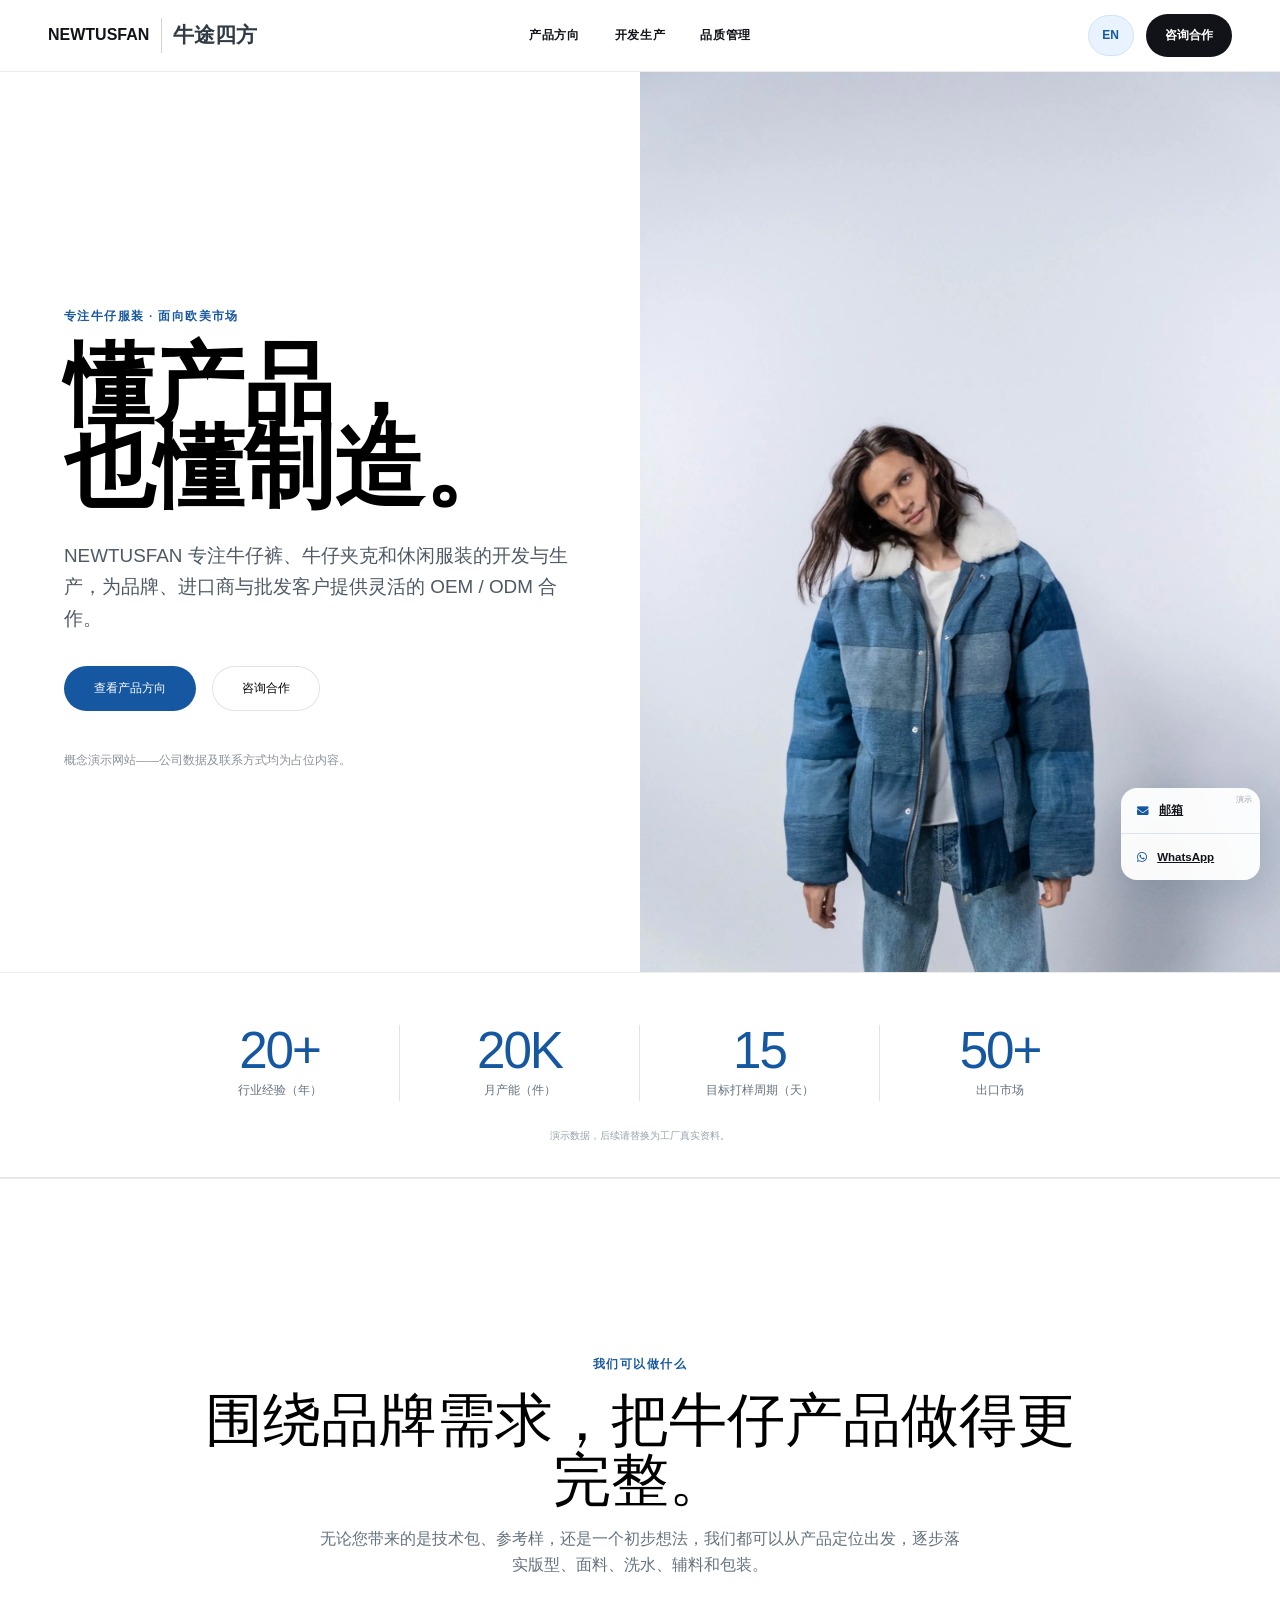
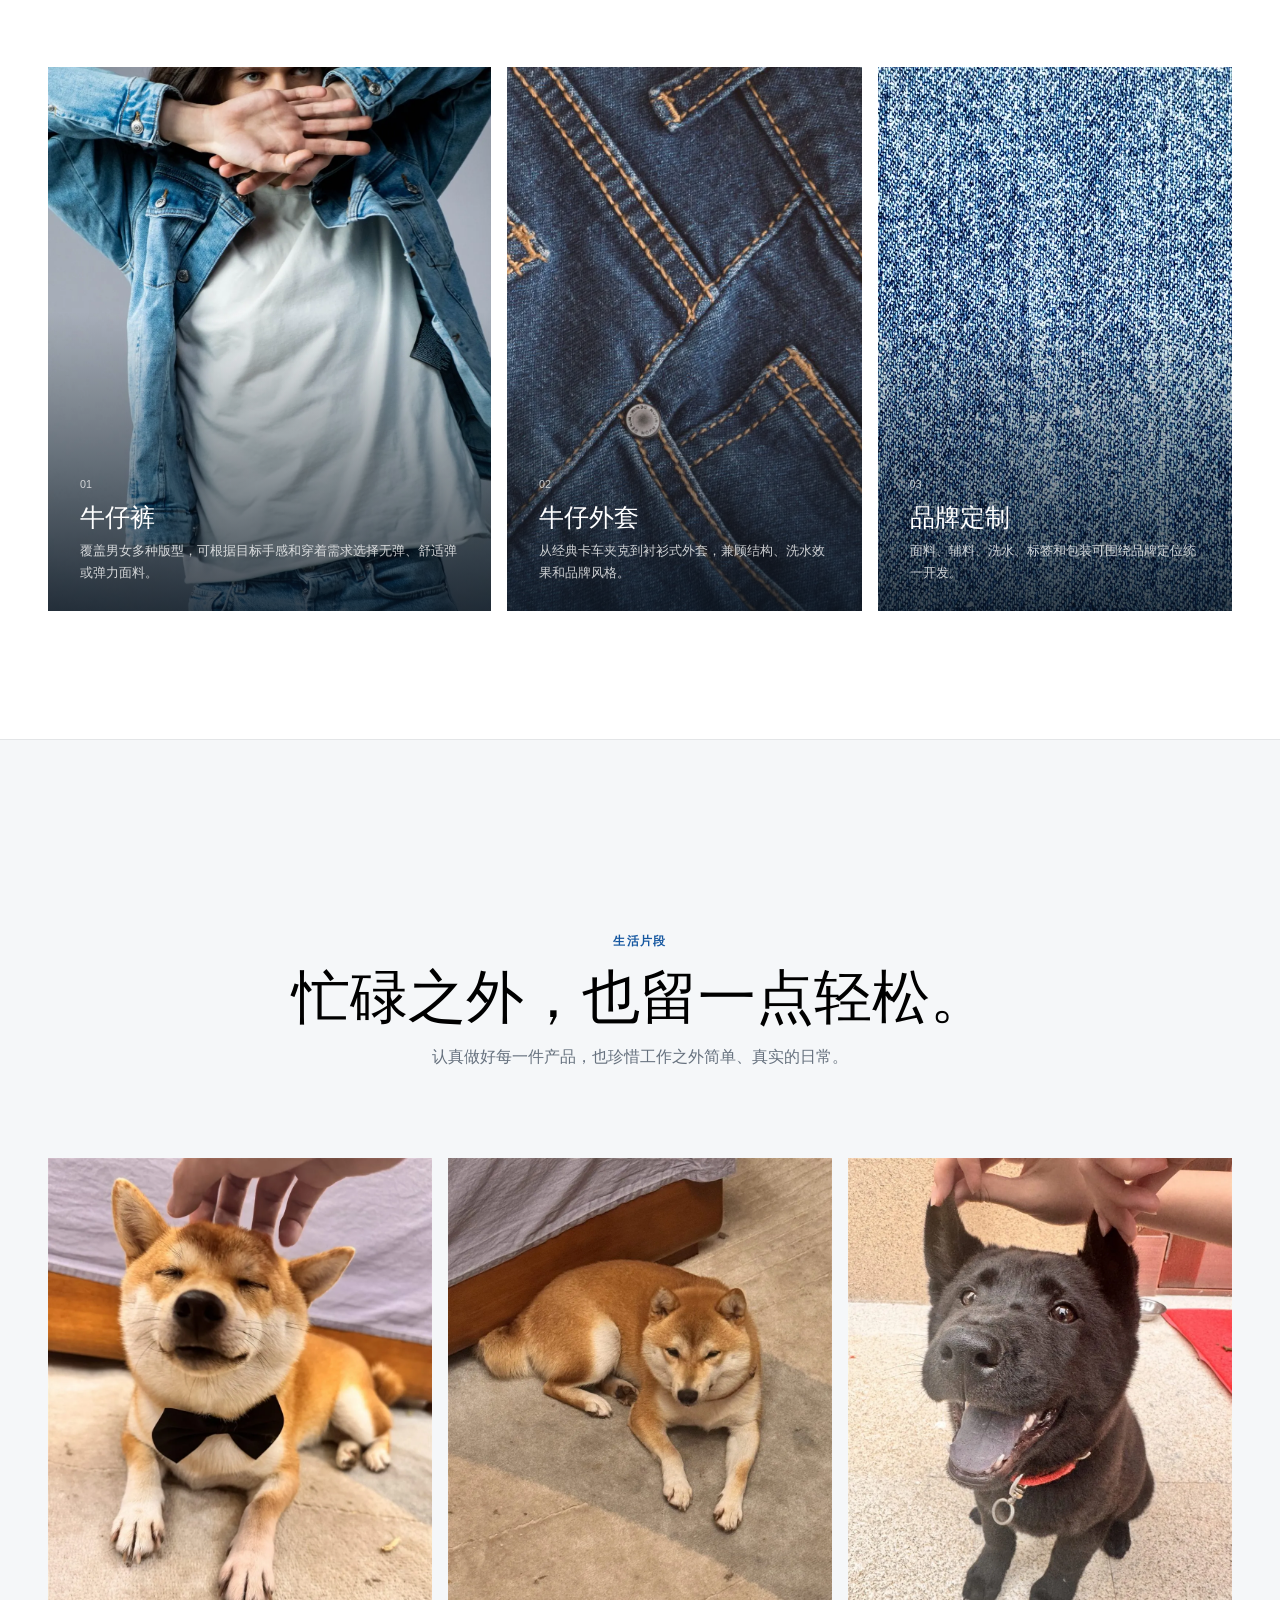
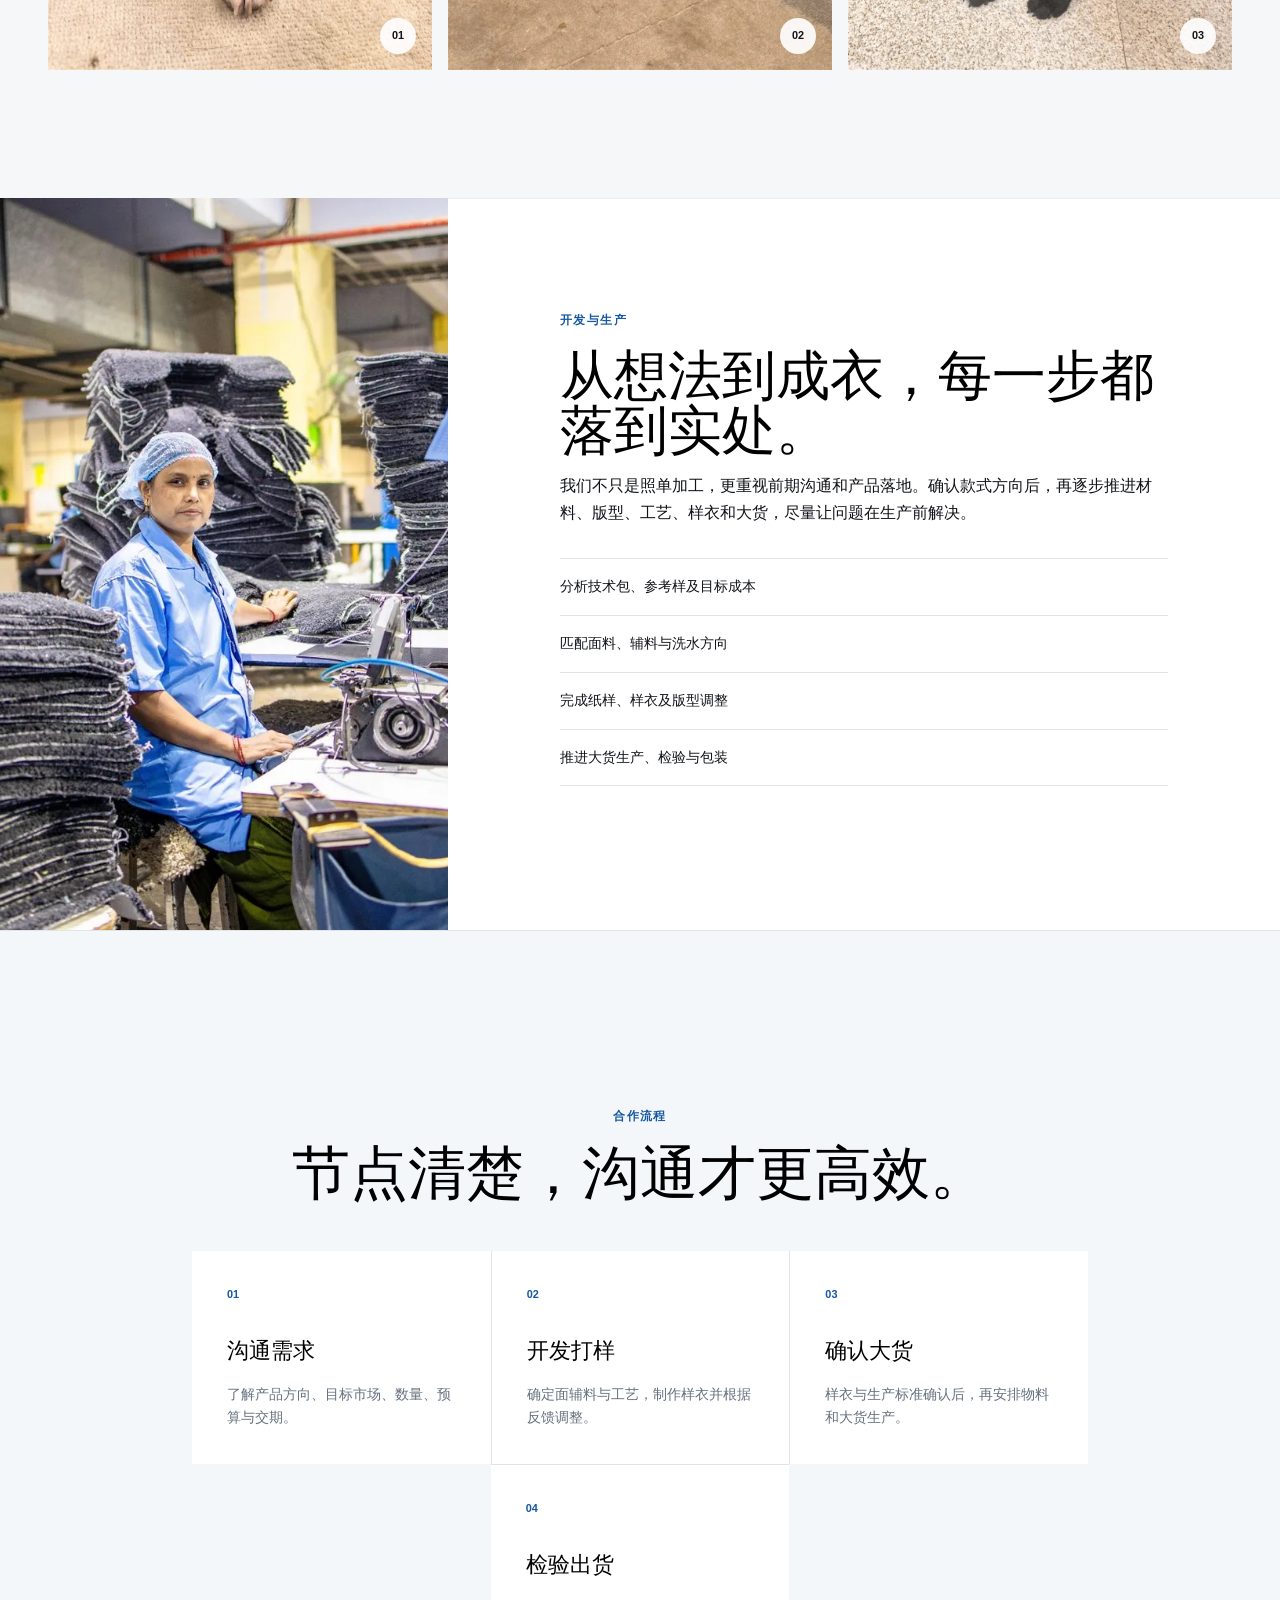
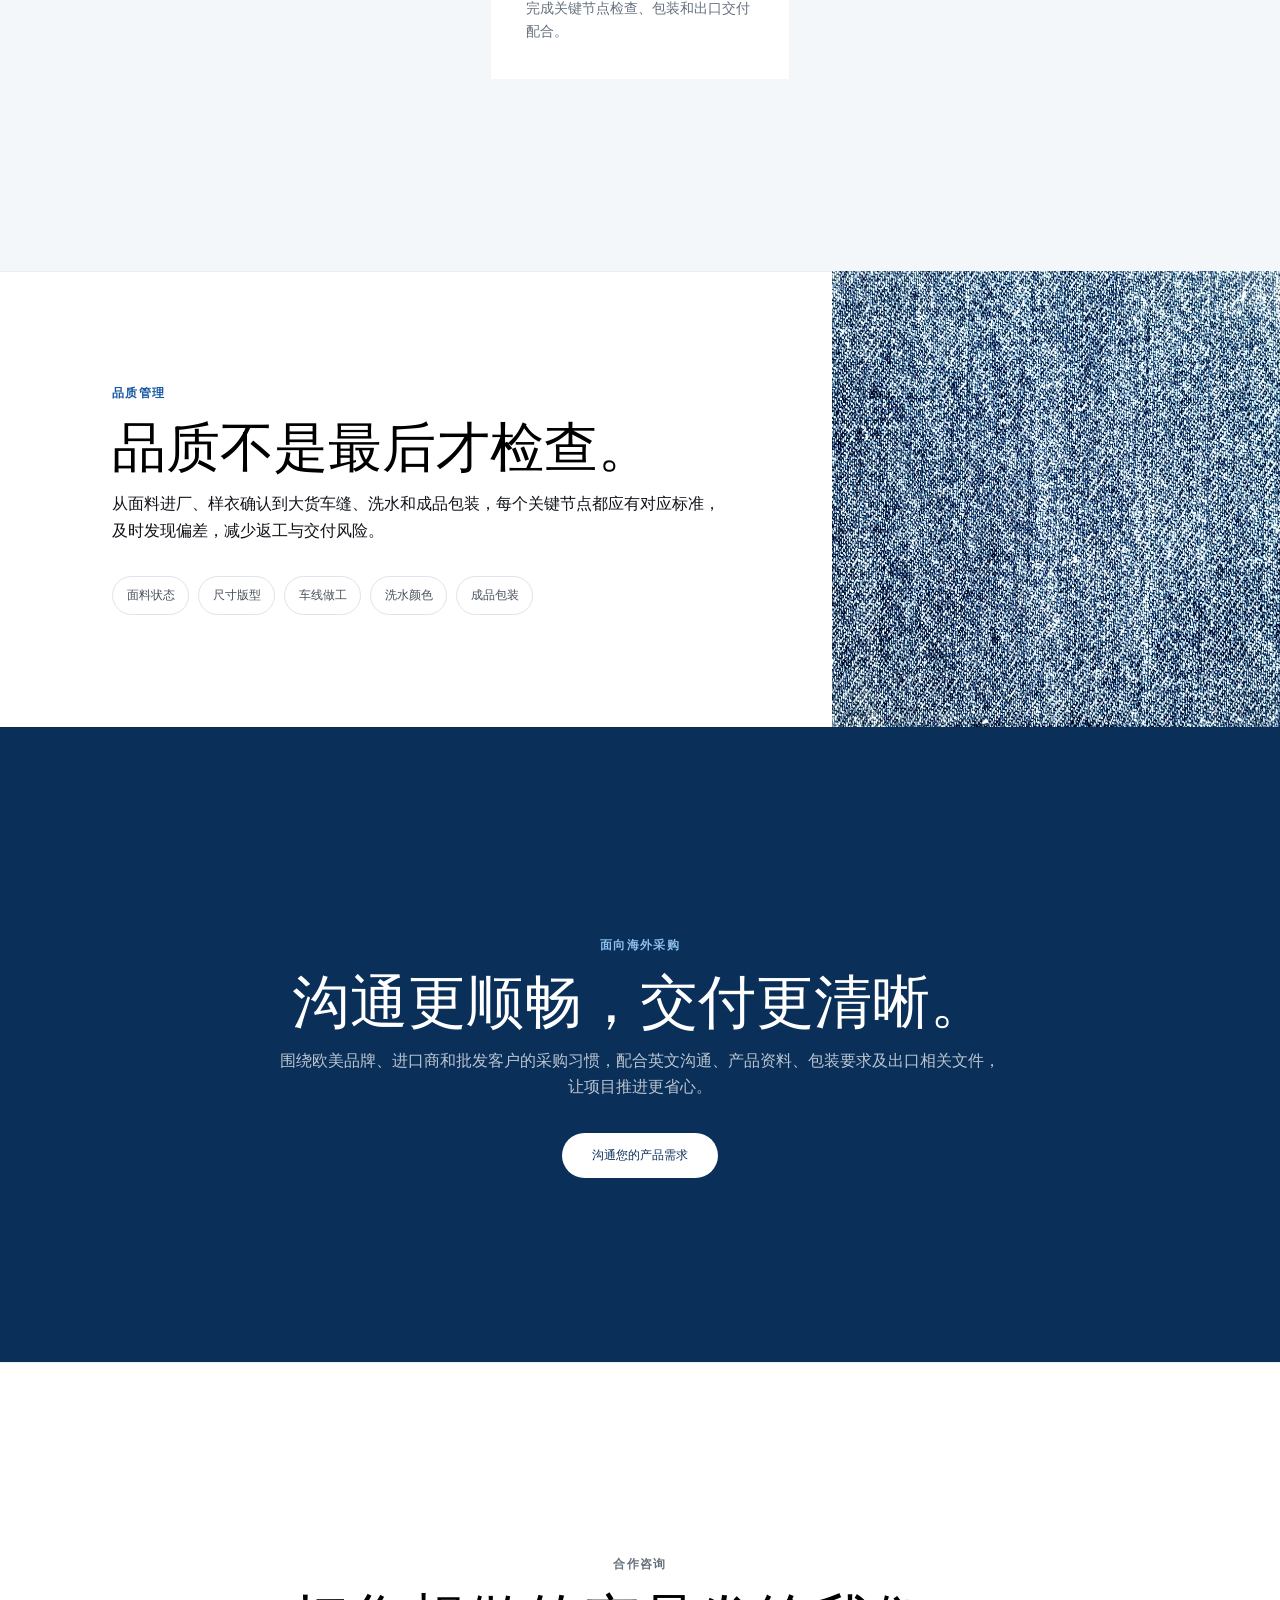
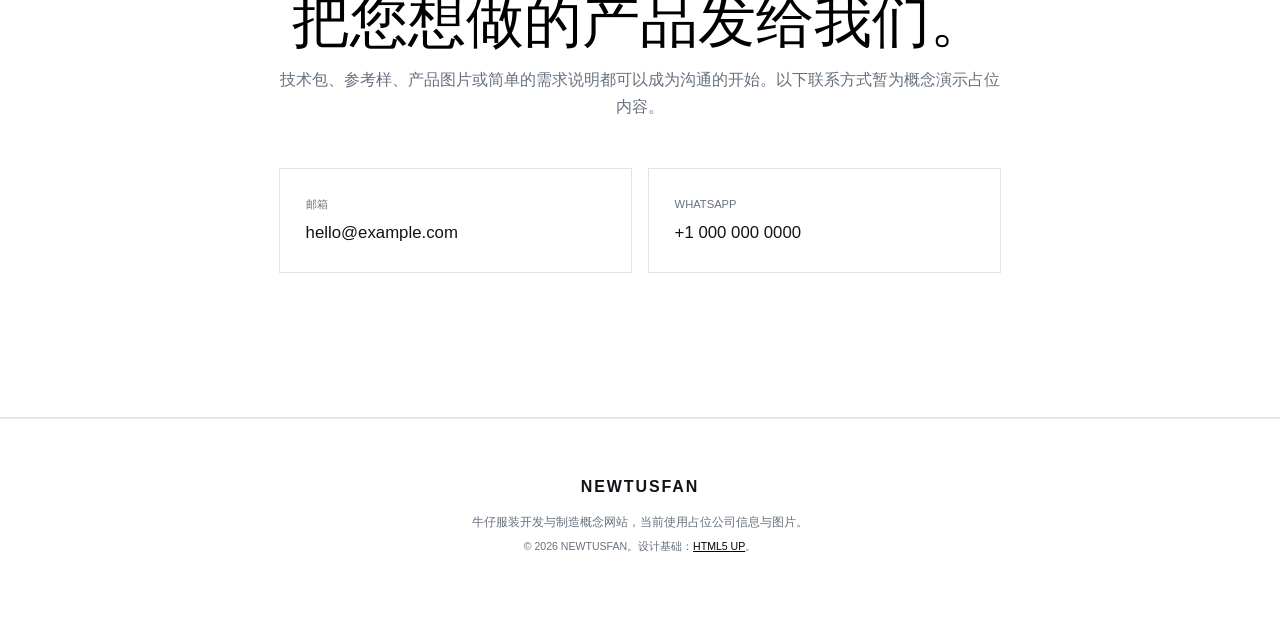
==== zh/index.html @ 6f5bc47d "Update factory experience to twenty years" ====
<!DOCTYPE HTML>
<!-- Story by HTML5 UP | html5up.net | CCA 3.0 license -->
<html lang="zh-CN">
	<head>
		<title>NEWTUSFAN — 牛仔服装开发与制造</title>
		<meta charset="utf-8" />
		<meta name="viewport" content="width=device-width, initial-scale=1" />
		<meta name="description" content="NEWTUSFAN 专注牛仔裤、牛仔夹克及休闲服装开发与生产，为欧美品牌、进口商和批发客户提供灵活的 OEM / ODM 合作。" />
		<link rel="canonical" href="https://tujinchao.xyz/zh/" />
		<link rel="alternate" hreflang="en" href="https://tujinchao.xyz/" />
		<link rel="alternate" hreflang="zh-CN" href="https://tujinchao.xyz/zh/" />
		<link rel="stylesheet" href="../assets/css/main.css" />
		<link rel="stylesheet" href="../assets/css/custom.css?v=10" />
		<noscript><link rel="stylesheet" href="../assets/css/noscript.css" /></noscript>
	</head>
	<body class="is-preload zh-page">
		<header class="site-header" aria-label="主导航">
			<a class="brand smooth-scroll" href="#top" aria-label="NEWTUSFAN 牛途四方首页"><span>NEWTUSFAN</span><span class="brand-cn">牛途四方</span></a>
			<nav><a class="smooth-scroll" href="#products">产品方向</a><a class="smooth-scroll" href="#capabilities">开发生产</a><a class="smooth-scroll" href="#quality">品质管理</a></nav>
			<div class="header-actions"><a class="language-switch" href="../" lang="en" aria-label="View English version">EN</a><a class="header-contact smooth-scroll" href="#contact">咨询合作</a></div>
		</header>

		<div class="floating-contact" aria-label="快捷联系">
			<span class="demo-label">演示</span>
			<a href="mailto:hello@example.com" aria-label="演示邮箱"><span class="icon solid fa-envelope"></span><span>邮箱</span></a>
			<a href="https://wa.me/10000000000" target="_blank" rel="noopener" aria-label="演示 WhatsApp"><span class="icon brands fa-whatsapp"></span><span>WhatsApp</span></a>
		</div>

		<div id="wrapper" class="divided">
			<section id="top" class="banner style1 orient-left content-align-left image-position-center fullscreen onload-image-fade-in onload-content-fade-right hero">
				<div class="content">
					<p class="eyebrow">专注牛仔服装 · 面向欧美市场</p>
					<h1>懂产品，<br />也懂制造。</h1>
					<p class="major">NEWTUSFAN 专注牛仔裤、牛仔夹克和休闲服装的开发与生产，为品牌、进口商与批发客户提供灵活的 OEM / ODM 合作。</p>
					<ul class="actions"><li><a href="#products" class="button primary big smooth-scroll-middle">查看产品方向</a></li><li><a href="#contact" class="button big smooth-scroll-middle">咨询合作</a></li></ul>
					<p class="concept-note">概念演示网站——公司数据及联系方式均为占位内容。</p>
				</div>
				<div class="image"><picture><source srcset="../images/hero-denim.webp" type="image/webp" /><img src="../images/hero-denim.jpg" alt="现代牛仔服装" width="1600" height="2400" decoding="async" fetchpriority="high" /></picture></div>
			</section>

			<section class="wrapper style1 align-center stats-section"><div class="inner stats-grid onscroll-fade-in"><div><strong class="stat-value" data-target="20" data-suffix="+" aria-label="20年以上">20+</strong><span>行业经验（年）</span></div><div><strong class="stat-value" data-target="20" data-suffix="K" aria-label="月产能2万件">20K</strong><span>月产能（件）</span></div><div><strong class="stat-value" data-target="15" aria-label="15天">15</strong><span>目标打样周期（天）</span></div><div><strong class="stat-value" data-target="50" data-suffix="+" aria-label="50多个市场">50+</strong><span>出口市场</span></div></div><p class="stats-disclaimer">演示数据，后续请替换为工厂真实资料。</p></section>

			<section id="products" class="wrapper style1 align-center collection-section">
				<div class="inner collection-intro"><p class="eyebrow">我们可以做什么</p><h2>围绕品牌需求，把牛仔产品做得更完整。</h2><p>无论您带来的是技术包、参考样，还是一个初步想法，我们都可以从产品定位出发，逐步落实版型、面料、洗水、辅料和包装。</p></div>
				<div class="collection-grid onscroll-fade-in">
					<article class="collection-card collection-card-large"><picture><source srcset="../images/collection-model.webp" type="image/webp" /><img src="../images/collection-model.jpg" alt="牛仔夹克和牛仔裤" width="1200" height="1800" loading="lazy" decoding="async" data-lightbox data-caption="牛仔裤" /></picture><div class="card-copy"><span>01</span><h3>牛仔裤</h3><p>覆盖男女多种版型，可根据目标手感和穿着需求选择无弹、舒适弹或弹力面料。</p></div></article>
					<article class="collection-card texture-card"><picture><source srcset="../images/collection-detail.webp" type="image/webp" /><img src="../images/collection-detail.jpg" alt="靛蓝牛仔车线及工艺细节" width="800" height="1200" loading="lazy" decoding="async" data-lightbox data-caption="牛仔外套" /></picture><div class="card-copy"><span>02</span><h3>牛仔外套</h3><p>从经典卡车夹克到衬衫式外套，兼顾结构、洗水效果和品牌风格。</p></div></article>
					<article class="collection-card blue-card"><picture><source srcset="../images/denim-texture.webp" type="image/webp" /><img src="../images/denim-texture.jpg" alt="蓝色牛仔面料纹理" width="1200" height="900" loading="lazy" decoding="async" data-lightbox data-caption="品牌定制" /></picture><div class="card-copy"><span>03</span><h3>品牌定制</h3><p>面料、辅料、洗水、标签和包装可围绕品牌定位统一开发。</p></div></article>
				</div>
			</section>

			<section class="wrapper style1 align-center zh-gallery-section" aria-labelledby="zh-gallery-title">
				<div class="inner narrow">
					<p class="eyebrow">生活片段</p>
					<h2 id="zh-gallery-title">忙碌之外，也留一点轻松。</h2>
					<p>认真做好每一件产品，也珍惜工作之外简单、真实的日常。</p>
				</div>
				<div class="zh-photo-grid onscroll-fade-in">
					<figure class="zh-photo-card"><picture><source srcset="../images/zh-gallery/01.webp" type="image/webp" /><img src="../images/zh-gallery/01.jpg" alt="佩戴领结的柴犬" width="1050" height="1400" loading="lazy" decoding="async" data-lightbox data-caption="生活片段 01" /></picture><figcaption>01</figcaption></figure>
					<figure class="zh-photo-card"><picture><source srcset="../images/zh-gallery/02.webp" type="image/webp" /><img src="../images/zh-gallery/02.jpg" alt="安静休息的柴犬" width="1050" height="1400" loading="lazy" decoding="async" data-lightbox data-caption="生活片段 02" /></picture><figcaption>02</figcaption></figure>
					<figure class="zh-photo-card"><picture><source srcset="../images/zh-gallery/03.webp" type="image/webp" /><img src="../images/zh-gallery/03.jpg" alt="望向镜头的黑色小狗" width="1050" height="1400" loading="lazy" decoding="async" data-lightbox data-caption="生活片段 03" /></picture><figcaption>03</figcaption></figure>
				</div>
			</section>

			<section id="capabilities" class="spotlight style1 orient-right content-align-left image-position-center onscroll-image-fade-in capability-section">
				<div class="content"><p class="eyebrow">开发与生产</p><h2>从想法到成衣，每一步都落到实处。</h2><p>我们不只是照单加工，更重视前期沟通和产品落地。确认款式方向后，再逐步推进材料、版型、工艺、样衣和大货，尽量让问题在生产前解决。</p><ul class="clean-list"><li>分析技术包、参考样及目标成本</li><li>匹配面料、辅料与洗水方向</li><li>完成纸样、样衣及版型调整</li><li>推进大货生产、检验与包装</li></ul></div>
				<div class="image"><picture><source srcset="../images/factory-sewing.webp" type="image/webp" /><img src="../images/factory-sewing.jpg" alt="服装工厂车缝及生产场景" width="1400" height="933" loading="lazy" decoding="async" /></picture></div>
			</section>

			<section class="wrapper style1 align-center process-section"><div class="inner"><p class="eyebrow">合作流程</p><h2>节点清楚，沟通才更高效。</h2><div class="items style1 medium onscroll-fade-in process-grid"><section><span class="step-number">01</span><h3>沟通需求</h3><p>了解产品方向、目标市场、数量、预算与交期。</p></section><section><span class="step-number">02</span><h3>开发打样</h3><p>确定面辅料与工艺，制作样衣并根据反馈调整。</p></section><section><span class="step-number">03</span><h3>确认大货</h3><p>样衣与生产标准确认后，再安排物料和大货生产。</p></section><section><span class="step-number">04</span><h3>检验出货</h3><p>完成关键节点检查、包装和出口交付配合。</p></section></div></div></section>

			<section id="quality" class="spotlight style1 orient-left content-align-left image-position-center onscroll-image-fade-in quality-section"><div class="content"><p class="eyebrow">品质管理</p><h2>品质不是最后才检查。</h2><p>从面料进厂、样衣确认到大货车缝、洗水和成品包装，每个关键节点都应有对应标准，及时发现偏差，减少返工与交付风险。</p><div class="quality-tags" aria-label="品质检查项目"><span>面料状态</span><span>尺寸版型</span><span>车线做工</span><span>洗水颜色</span><span>成品包装</span></div></div><div class="image texture-image"><picture><source srcset="../images/denim-texture.webp" type="image/webp" /><img src="../images/denim-texture.jpg" alt="牛仔面料织纹特写" width="1200" height="900" loading="lazy" decoding="async" /></picture></div></section>

			<section class="wrapper style1 align-center markets-section"><div class="inner narrow"><p class="eyebrow light">面向海外采购</p><h2>沟通更顺畅，交付更清晰。</h2><p>围绕欧美品牌、进口商和批发客户的采购习惯，配合英文沟通、产品资料、包装要求及出口相关文件，让项目推进更省心。</p><a href="#contact" class="button primary big smooth-scroll-middle">沟通您的产品需求</a></div></section>

			<section id="contact" class="wrapper style1 align-center contact-section"><div class="inner narrow"><p class="eyebrow">合作咨询</p><h2>把您想做的产品发给我们。</h2><p>技术包、参考样、产品图片或简单的需求说明都可以成为沟通的开始。以下联系方式暂为概念演示占位内容。</p><div class="contact-links"><a href="mailto:hello@example.com"><span>邮箱</span><strong>hello@example.com</strong></a><a href="https://wa.me/10000000000" target="_blank" rel="noopener"><span>WhatsApp</span><strong>+1 000 000 0000</strong></a></div></div></section>

			<footer class="wrapper style1 align-center site-footer"><div class="inner"><div class="footer-brand">NEWTUSFAN</div><p>牛仔服装开发与制造概念网站，当前使用占位公司信息与图片。</p><p class="copyright">&copy; <span id="year">2026</span> NEWTUSFAN。设计基础：<a href="https://html5up.net">HTML5 UP</a>。</p></div></footer>
		</div>

		<a class="mobile-contact smooth-scroll" href="#contact"><span class="icon solid fa-comment"></span> 咨询合作</a>
		<script src="../assets/js/jquery.min.js"></script><script src="../assets/js/jquery.scrollex.min.js"></script><script src="../assets/js/jquery.scrolly.min.js"></script><script src="../assets/js/browser.min.js"></script><script src="../assets/js/breakpoints.min.js"></script><script src="../assets/js/util.js"></script><script src="../assets/js/main.js"></script><script src="../assets/js/custom.js?v=7"></script>
	</body>
</html>
---- assets/css/main.css ----
@import url(fontawesome-all.min.css);
@import url("https://fonts.googleapis.com/css?family=Source+Sans+Pro:300,300i,400,400i");

/*
	Story by HTML5 UP
	html5up.net | @ajlkn
	Free for personal and commercial use under the CCA 3.0 license (html5up.net/license)
*/

html, body, div, span, applet, object,
iframe, h1, h2, h3, h4, h5, h6, p, blockquote,
pre, a, abbr, acronym, address, big, cite,
code, del, dfn, em, img, ins, kbd, q, s, samp,
small, strike, strong, sub, sup, tt, var, b,
u, i, center, dl, dt, dd, ol, ul, li, fieldset,
form, label, legend, table, caption, tbody,
tfoot, thead, tr, th, td, article, aside,
canvas, details, embed, figure, figcaption,
footer, header, hgroup, menu, nav, output, ruby,
section, summary, time, mark, audio, video {
	margin: 0;
	padding: 0;
	border: 0;
	font-size: 100%;
	font: inherit;
	vertical-align: baseline;}

article, aside, details, figcaption, figure,
footer, header, hgroup, menu, nav, section {
	display: block;}

body {
	line-height: 1;
}

ol, ul {
	list-style: none;
}

blockquote, q {
	quotes: none;
}

	blockquote:before, blockquote:after, q:before, q:after {
		content: '';
		content: none;
	}

table {
	border-collapse: collapse;
	border-spacing: 0;
}

body {
	-webkit-text-size-adjust: none;
}

mark {
	background-color: transparent;
	color: inherit;
}

input::-moz-focus-inner {
	border: 0;
	padding: 0;
}

input, select, textarea {
	-moz-appearance: none;
	-webkit-appearance: none;
	-ms-appearance: none;
	appearance: none;
}

/* Basic */

	@-ms-viewport {
		width: device-width;
	}

	body {
		-ms-overflow-style: scrollbar;
	}

	@media screen and (max-width: 480px) {

		html, body {
			min-width: 320px;
		}

	}

	html {
		box-sizing: border-box;
	}

	*, *:before, *:after {
		box-sizing: inherit;
	}

	body {
		background: #ffffff;
	}

		body.is-preload *, body.is-preload *:before, body.is-preload *:after {
			-moz-animation: none !important;
			-webkit-animation: none !important;
			-ms-animation: none !important;
			animation: none !important;
			-moz-transition: none !important;
			-webkit-transition: none !important;
			-ms-transition: none !important;
			transition: none !important;
		}

/* Type */

	html {
		font-size: 18pt;
	}

		@media screen and (max-width: 1680px) {

			html {
				font-size: 14pt;
			}

		}

		@media screen and (max-width: 1280px) {

			html {
				font-size: 12pt;
			}

		}

		@media screen and (max-width: 736px) {

			html {
				font-size: 11pt;
			}

		}

		@media screen and (max-width: 360px) {

			html {
				font-size: 10pt;
			}

		}

	body {
		background-color: #ffffff;
		color: #000000;
	}

	body, input, select, textarea {
		font-family: "Source Sans Pro", Helvetica, sans-serif;
		font-size: 1rem;
		font-weight: 300;
		line-height: 1.65;
	}

	a {
		-moz-transition: color 0.2s ease-in-out;
		-webkit-transition: color 0.2s ease-in-out;
		-ms-transition: color 0.2s ease-in-out;
		transition: color 0.2s ease-in-out;
		text-decoration: underline;
	}

		a:hover {
			text-decoration: none;
		}

	strong, b {
		font-weight: 400;
	}

	em, i {
		font-style: italic;
	}

	p {
		margin: 0 0 2rem 0;
	}

		p.major {
			font-size: 1.25rem;
		}

	h1, h2, h3, h4, h5, h6 {
		font-weight: 300;
		line-height: 1.375;
		letter-spacing: -0.05em;
		margin: 0 0 1rem 0;
	}

		h1 a, h2 a, h3 a, h4 a, h5 a, h6 a {
			color: inherit;
			text-decoration: none;
		}

	h1 {
		font-size: 3.5rem;
		line-height: 1.2;
	}

	h2 {
		font-size: 2.25rem;
	}

	h3 {
		font-size: 1.5rem;
	}

	h4 {
		font-size: 1.1rem;
	}

	h5 {
		font-size: 0.9rem;
	}

	h6 {
		font-size: 0.7rem;
	}

	sub {
		font-size: 0.8rem;
		position: relative;
		top: 0.5rem;
	}

	sup {
		font-size: 0.8rem;
		position: relative;
		top: -0.5rem;
	}

	blockquote {
		border-left: solid 4px;
		font-style: italic;
		margin: 0 0 2rem 0;
		padding: 0.5rem 0 0.5rem 2rem;
	}

	code {
		border-radius: 4px;
		font-family: "Courier New", monospace;
		font-size: 0.9em;
		margin: 0 0.25rem;
		padding: 0.25rem 0.325rem;
	}

	pre {
		-webkit-overflow-scrolling: touch;
		font-family: "Courier New", monospace;
		font-size: 0.9em;
		margin: 0 0 2rem 0;
	}

		pre code {
			display: block;
			line-height: 1.5;
			padding: 0.75rem 1rem;
			overflow-x: auto;
                        text-align: left;
		}

	hr {
		border: 0;
		border-bottom: solid 1px;
		margin: 2.5rem 0;
	}

		hr.major {
			margin: 3.5rem 0;
		}

	.align-left {
		text-align: left;
	}

	.align-center {
		text-align: center;
	}

	.align-right {
		text-align: right;
	}

	@media screen and (max-width: 736px) {

		p.major {
			font-size: 1.1rem;
		}

		h1 {
			font-size: 2.5rem;
		}

		h2 {
			font-size: 2rem;
		}

		h3 {
			font-size: 1.25rem;
		}

		h4 {
			font-size: 1rem;
		}

	}

	input, select, textarea {
		color: #000000;
	}

	a {
		color: #000000;
	}

		a:hover {
			color: #47D3E5;
		}

	strong, b {
		color: #000000;
	}

	h1, h2, h3, h4, h5, h6 {
		color: #000000;
	}

	blockquote {
		border-left-color: rgba(0, 0, 0, 0.2);
	}

	code {
		background: rgba(0, 0, 0, 0.05);
		border-color: rgba(0, 0, 0, 0.2);
	}

	hr {
		border-bottom-color: rgba(0, 0, 0, 0.2);
	}

/* Row */

	.row {
		display: flex;
		flex-wrap: wrap;
		box-sizing: border-box;
		align-items: stretch;
	}

		.row > * {
			box-sizing: border-box;
		}

		.row.gtr-uniform > * > :last-child {
			margin-bottom: 0;
		}

		.row.aln-left {
			justify-content: flex-start;
		}

		.row.aln-center {
			justify-content: center;
		}

		.row.aln-right {
			justify-content: flex-end;
		}

		.row.aln-top {
			align-items: flex-start;
		}

		.row.aln-middle {
			align-items: center;
		}

		.row.aln-bottom {
			align-items: flex-end;
		}

		.row > .imp {
			order: -1;
		}

		.row > .col-1 {
			width: 8.33333%;
		}

		.row > .off-1 {
			margin-left: 8.33333%;
		}

		.row > .col-2 {
			width: 16.66667%;
		}

		.row > .off-2 {
			margin-left: 16.66667%;
		}

		.row > .col-3 {
			width: 25%;
		}

		.row > .off-3 {
			margin-left: 25%;
		}

		.row > .col-4 {
			width: 33.33333%;
		}

		.row > .off-4 {
			margin-left: 33.33333%;
		}

		.row > .col-5 {
			width: 41.66667%;
		}

		.row > .off-5 {
			margin-left: 41.66667%;
		}

		.row > .col-6 {
			width: 50%;
		}

		.row > .off-6 {
			margin-left: 50%;
		}

		.row > .col-7 {
			width: 58.33333%;
		}

		.row > .off-7 {
			margin-left: 58.33333%;
		}

		.row > .col-8 {
			width: 66.66667%;
		}

		.row > .off-8 {
			margin-left: 66.66667%;
		}

		.row > .col-9 {
			width: 75%;
		}

		.row > .off-9 {
			margin-left: 75%;
		}

		.row > .col-10 {
			width: 83.33333%;
		}

		.row > .off-10 {
			margin-left: 83.33333%;
		}

		.row > .col-11 {
			width: 91.66667%;
		}

		.row > .off-11 {
			margin-left: 91.66667%;
		}

		.row > .col-12 {
			width: 100%;
		}

		.row > .off-12 {
			margin-left: 100%;
		}

		.row.gtr-0 {
			margin-top: 0;
			margin-left: 0rem;
		}

			.row.gtr-0 > * {
				padding: 0 0 0 0rem;
			}

			.row.gtr-0.gtr-uniform {
				margin-top: 0rem;
			}

				.row.gtr-0.gtr-uniform > * {
					padding-top: 0rem;
				}

		.row.gtr-25 {
			margin-top: 0;
			margin-left: -0.5rem;
		}

			.row.gtr-25 > * {
				padding: 0 0 0 0.5rem;
			}

			.row.gtr-25.gtr-uniform {
				margin-top: -0.5rem;
			}

				.row.gtr-25.gtr-uniform > * {
					padding-top: 0.5rem;
				}

		.row.gtr-50 {
			margin-top: 0;
			margin-left: -1rem;
		}

			.row.gtr-50 > * {
				padding: 0 0 0 1rem;
			}

			.row.gtr-50.gtr-uniform {
				margin-top: -1rem;
			}

				.row.gtr-50.gtr-uniform > * {
					padding-top: 1rem;
				}

		.row {
			margin-top: 0;
			margin-left: -2rem;
		}

			.row > * {
				padding: 0 0 0 2rem;
			}

			.row.gtr-uniform {
				margin-top: -2rem;
			}

				.row.gtr-uniform > * {
					padding-top: 2rem;
				}

		.row.gtr-150 {
			margin-top: 0;
			margin-left: -3rem;
		}

			.row.gtr-150 > * {
				padding: 0 0 0 3rem;
			}

			.row.gtr-150.gtr-uniform {
				margin-top: -3rem;
			}

				.row.gtr-150.gtr-uniform > * {
					padding-top: 3rem;
				}

		.row.gtr-200 {
			margin-top: 0;
			margin-left: -4rem;
		}

			.row.gtr-200 > * {
				padding: 0 0 0 4rem;
			}

			.row.gtr-200.gtr-uniform {
				margin-top: -4rem;
			}

				.row.gtr-200.gtr-uniform > * {
					padding-top: 4rem;
				}

		@media screen and (max-width: 1680px) {

			.row {
				display: flex;
				flex-wrap: wrap;
				box-sizing: border-box;
				align-items: stretch;
			}

				.row > * {
					box-sizing: border-box;
				}

				.row.gtr-uniform > * > :last-child {
					margin-bottom: 0;
				}

				.row.aln-left {
					justify-content: flex-start;
				}

				.row.aln-center {
					justify-content: center;
				}

				.row.aln-right {
					justify-content: flex-end;
				}

				.row.aln-top {
					align-items: flex-start;
				}

				.row.aln-middle {
					align-items: center;
				}

				.row.aln-bottom {
					align-items: flex-end;
				}

				.row > .imp-xlarge {
					order: -1;
				}

				.row > .col-1-xlarge {
					width: 8.33333%;
				}

				.row > .off-1-xlarge {
					margin-left: 8.33333%;
				}

				.row > .col-2-xlarge {
					width: 16.66667%;
				}

				.row > .off-2-xlarge {
					margin-left: 16.66667%;
				}

				.row > .col-3-xlarge {
					width: 25%;
				}

				.row > .off-3-xlarge {
					margin-left: 25%;
				}

				.row > .col-4-xlarge {
					width: 33.33333%;
				}

				.row > .off-4-xlarge {
					margin-left: 33.33333%;
				}

				.row > .col-5-xlarge {
					width: 41.66667%;
				}

				.row > .off-5-xlarge {
					margin-left: 41.66667%;
				}

				.row > .col-6-xlarge {
					width: 50%;
				}

				.row > .off-6-xlarge {
					margin-left: 50%;
				}

				.row > .col-7-xlarge {
					width: 58.33333%;
				}

				.row > .off-7-xlarge {
					margin-left: 58.33333%;
				}

				.row > .col-8-xlarge {
					width: 66.66667%;
				}

				.row > .off-8-xlarge {
					margin-left: 66.66667%;
				}

				.row > .col-9-xlarge {
					width: 75%;
				}

				.row > .off-9-xlarge {
					margin-left: 75%;
				}

				.row > .col-10-xlarge {
					width: 83.33333%;
				}

				.row > .off-10-xlarge {
					margin-left: 83.33333%;
				}

				.row > .col-11-xlarge {
					width: 91.66667%;
				}

				.row > .off-11-xlarge {
					margin-left: 91.66667%;
				}

				.row > .col-12-xlarge {
					width: 100%;
				}

				.row > .off-12-xlarge {
					margin-left: 100%;
				}

				.row.gtr-0 {
					margin-top: 0;
					margin-left: 0rem;
				}

					.row.gtr-0 > * {
						padding: 0 0 0 0rem;
					}

					.row.gtr-0.gtr-uniform {
						margin-top: 0rem;
					}

						.row.gtr-0.gtr-uniform > * {
							padding-top: 0rem;
						}

				.row.gtr-25 {
					margin-top: 0;
					margin-left: -0.5rem;
				}

					.row.gtr-25 > * {
						padding: 0 0 0 0.5rem;
					}

					.row.gtr-25.gtr-uniform {
						margin-top: -0.5rem;
					}

						.row.gtr-25.gtr-uniform > * {
							padding-top: 0.5rem;
						}

				.row.gtr-50 {
					margin-top: 0;
					margin-left: -1rem;
				}

					.row.gtr-50 > * {
						padding: 0 0 0 1rem;
					}

					.row.gtr-50.gtr-uniform {
						margin-top: -1rem;
					}

						.row.gtr-50.gtr-uniform > * {
							padding-top: 1rem;
						}

				.row {
					margin-top: 0;
					margin-left: -2rem;
				}

					.row > * {
						padding: 0 0 0 2rem;
					}

					.row.gtr-uniform {
						margin-top: -2rem;
					}

						.row.gtr-uniform > * {
							padding-top: 2rem;
						}

				.row.gtr-150 {
					margin-top: 0;
					margin-left: -3rem;
				}

					.row.gtr-150 > * {
						padding: 0 0 0 3rem;
					}

					.row.gtr-150.gtr-uniform {
						margin-top: -3rem;
					}

						.row.gtr-150.gtr-uniform > * {
							padding-top: 3rem;
						}

				.row.gtr-200 {
					margin-top: 0;
					margin-left: -4rem;
				}

					.row.gtr-200 > * {
						padding: 0 0 0 4rem;
					}

					.row.gtr-200.gtr-uniform {
						margin-top: -4rem;
					}

						.row.gtr-200.gtr-uniform > * {
							padding-top: 4rem;
						}

		}

		@media screen and (max-width: 1280px) {

			.row {
				display: flex;
				flex-wrap: wrap;
				box-sizing: border-box;
				align-items: stretch;
			}

				.row > * {
					box-sizing: border-box;
				}

				.row.gtr-uniform > * > :last-child {
					margin-bottom: 0;
				}

				.row.aln-left {
					justify-content: flex-start;
				}

				.row.aln-center {
					justify-content: center;
				}

				.row.aln-right {
					justify-content: flex-end;
				}

				.row.aln-top {
					align-items: flex-start;
				}

				.row.aln-middle {
					align-items: center;
				}

				.row.aln-bottom {
					align-items: flex-end;
				}

				.row > .imp-large {
					order: -1;
				}

				.row > .col-1-large {
					width: 8.33333%;
				}

				.row > .off-1-large {
					margin-left: 8.33333%;
				}

				.row > .col-2-large {
					width: 16.66667%;
				}

				.row > .off-2-large {
					margin-left: 16.66667%;
				}

				.row > .col-3-large {
					width: 25%;
				}

				.row > .off-3-large {
					margin-left: 25%;
				}

				.row > .col-4-large {
					width: 33.33333%;
				}

				.row > .off-4-large {
					margin-left: 33.33333%;
				}

				.row > .col-5-large {
					width: 41.66667%;
				}

				.row > .off-5-large {
					margin-left: 41.66667%;
				}

				.row > .col-6-large {
					width: 50%;
				}

				.row > .off-6-large {
					margin-left: 50%;
				}

				.row > .col-7-large {
					width: 58.33333%;
				}

				.row > .off-7-large {
					margin-left: 58.33333%;
				}

				.row > .col-8-large {
					width: 66.66667%;
				}

				.row > .off-8-large {
					margin-left: 66.66667%;
				}

				.row > .col-9-large {
					width: 75%;
				}

				.row > .off-9-large {
					margin-left: 75%;
				}

				.row > .col-10-large {
					width: 83.33333%;
				}

				.row > .off-10-large {
					margin-left: 83.33333%;
				}

				.row > .col-11-large {
					width: 91.66667%;
				}

				.row > .off-11-large {
					margin-left: 91.66667%;
				}

				.row > .col-12-large {
					width: 100%;
				}

				.row > .off-12-large {
					margin-left: 100%;
				}

				.row.gtr-0 {
					margin-top: 0;
					margin-left: 0rem;
				}

					.row.gtr-0 > * {
						padding: 0 0 0 0rem;
					}

					.row.gtr-0.gtr-uniform {
						margin-top: 0rem;
					}

						.row.gtr-0.gtr-uniform > * {
							padding-top: 0rem;
						}

				.row.gtr-25 {
					margin-top: 0;
					margin-left: -0.5rem;
				}

					.row.gtr-25 > * {
						padding: 0 0 0 0.5rem;
					}

					.row.gtr-25.gtr-uniform {
						margin-top: -0.5rem;
					}

						.row.gtr-25.gtr-uniform > * {
							padding-top: 0.5rem;
						}

				.row.gtr-50 {
					margin-top: 0;
					margin-left: -1rem;
				}

					.row.gtr-50 > * {
						padding: 0 0 0 1rem;
					}

					.row.gtr-50.gtr-uniform {
						margin-top: -1rem;
					}

						.row.gtr-50.gtr-uniform > * {
							padding-top: 1rem;
						}

				.row {
					margin-top: 0;
					margin-left: -2rem;
				}

					.row > * {
						padding: 0 0 0 2rem;
					}

					.row.gtr-uniform {
						margin-top: -2rem;
					}

						.row.gtr-uniform > * {
							padding-top: 2rem;
						}

				.row.gtr-150 {
					margin-top: 0;
					margin-left: -3rem;
				}

					.row.gtr-150 > * {
						padding: 0 0 0 3rem;
					}

					.row.gtr-150.gtr-uniform {
						margin-top: -3rem;
					}

						.row.gtr-150.gtr-uniform > * {
							padding-top: 3rem;
						}

				.row.gtr-200 {
					margin-top: 0;
					margin-left: -4rem;
				}

					.row.gtr-200 > * {
						padding: 0 0 0 4rem;
					}

					.row.gtr-200.gtr-uniform {
						margin-top: -4rem;
					}

						.row.gtr-200.gtr-uniform > * {
							padding-top: 4rem;
						}

		}

		@media screen and (max-width: 980px) {

			.row {
				display: flex;
				flex-wrap: wrap;
				box-sizing: border-box;
				align-items: stretch;
			}

				.row > * {
					box-sizing: border-box;
				}

				.row.gtr-uniform > * > :last-child {
					margin-bottom: 0;
				}

				.row.aln-left {
					justify-content: flex-start;
				}

				.row.aln-center {
					justify-content: center;
				}

				.row.aln-right {
					justify-content: flex-end;
				}

				.row.aln-top {
					align-items: flex-start;
				}

				.row.aln-middle {
					align-items: center;
				}

				.row.aln-bottom {
					align-items: flex-end;
				}

				.row > .imp-medium {
					order: -1;
				}

				.row > .col-1-medium {
					width: 8.33333%;
				}

				.row > .off-1-medium {
					margin-left: 8.33333%;
				}

				.row > .col-2-medium {
					width: 16.66667%;
				}

				.row > .off-2-medium {
					margin-left: 16.66667%;
				}

				.row > .col-3-medium {
					width: 25%;
				}

				.row > .off-3-medium {
					margin-left: 25%;
				}

				.row > .col-4-medium {
					width: 33.33333%;
				}

				.row > .off-4-medium {
					margin-left: 33.33333%;
				}

				.row > .col-5-medium {
					width: 41.66667%;
				}

				.row > .off-5-medium {
					margin-left: 41.66667%;
				}

				.row > .col-6-medium {
					width: 50%;
				}

				.row > .off-6-medium {
					margin-left: 50%;
				}

				.row > .col-7-medium {
					width: 58.33333%;
				}

				.row > .off-7-medium {
					margin-left: 58.33333%;
				}

				.row > .col-8-medium {
					width: 66.66667%;
				}

				.row > .off-8-medium {
					margin-left: 66.66667%;
				}

				.row > .col-9-medium {
					width: 75%;
				}

				.row > .off-9-medium {
					margin-left: 75%;
				}

				.row > .col-10-medium {
					width: 83.33333%;
				}

				.row > .off-10-medium {
					margin-left: 83.33333%;
				}

				.row > .col-11-medium {
					width: 91.66667%;
				}

				.row > .off-11-medium {
					margin-left: 91.66667%;
				}

				.row > .col-12-medium {
					width: 100%;
				}

				.row > .off-12-medium {
					margin-left: 100%;
				}

				.row.gtr-0 {
					margin-top: 0;
					margin-left: 0rem;
				}

					.row.gtr-0 > * {
						padding: 0 0 0 0rem;
					}

					.row.gtr-0.gtr-uniform {
						margin-top: 0rem;
					}

						.row.gtr-0.gtr-uniform > * {
							padding-top: 0rem;
						}

				.row.gtr-25 {
					margin-top: 0;
					margin-left: -0.5rem;
				}

					.row.gtr-25 > * {
						padding: 0 0 0 0.5rem;
					}

					.row.gtr-25.gtr-uniform {
						margin-top: -0.5rem;
					}

						.row.gtr-25.gtr-uniform > * {
							padding-top: 0.5rem;
						}

				.row.gtr-50 {
					margin-top: 0;
					margin-left: -1rem;
				}

					.row.gtr-50 > * {
						padding: 0 0 0 1rem;
					}

					.row.gtr-50.gtr-uniform {
						margin-top: -1rem;
					}

						.row.gtr-50.gtr-uniform > * {
							padding-top: 1rem;
						}

				.row {
					margin-top: 0;
					margin-left: -2rem;
				}

					.row > * {
						padding: 0 0 0 2rem;
					}

					.row.gtr-uniform {
						margin-top: -2rem;
					}

						.row.gtr-uniform > * {
							padding-top: 2rem;
						}

				.row.gtr-150 {
					margin-top: 0;
					margin-left: -3rem;
				}

					.row.gtr-150 > * {
						padding: 0 0 0 3rem;
					}

					.row.gtr-150.gtr-uniform {
						margin-top: -3rem;
					}

						.row.gtr-150.gtr-uniform > * {
							padding-top: 3rem;
						}

				.row.gtr-200 {
					margin-top: 0;
					margin-left: -4rem;
				}

					.row.gtr-200 > * {
						padding: 0 0 0 4rem;
					}

					.row.gtr-200.gtr-uniform {
						margin-top: -4rem;
					}

						.row.gtr-200.gtr-uniform > * {
							padding-top: 4rem;
						}

		}

		@media screen and (max-width: 736px) {

			.row {
				display: flex;
				flex-wrap: wrap;
				box-sizing: border-box;
				align-items: stretch;
			}

				.row > * {
					box-sizing: border-box;
				}

				.row.gtr-uniform > * > :last-child {
					margin-bottom: 0;
				}

				.row.aln-left {
					justify-content: flex-start;
				}

				.row.aln-center {
					justify-content: center;
				}

				.row.aln-right {
					justify-content: flex-end;
				}

				.row.aln-top {
					align-items: flex-start;
				}

				.row.aln-middle {
					align-items: center;
				}

				.row.aln-bottom {
					align-items: flex-end;
				}

				.row > .imp-small {
					order: -1;
				}

				.row > .col-1-small {
					width: 8.33333%;
				}

				.row > .off-1-small {
					margin-left: 8.33333%;
				}

				.row > .col-2-small {
					width: 16.66667%;
				}

				.row > .off-2-small {
					margin-left: 16.66667%;
				}

				.row > .col-3-small {
					width: 25%;
				}

				.row > .off-3-small {
					margin-left: 25%;
				}

				.row > .col-4-small {
					width: 33.33333%;
				}

				.row > .off-4-small {
					margin-left: 33.33333%;
				}

				.row > .col-5-small {
					width: 41.66667%;
				}

				.row > .off-5-small {
					margin-left: 41.66667%;
				}

				.row > .col-6-small {
					width: 50%;
				}

				.row > .off-6-small {
					margin-left: 50%;
				}

				.row > .col-7-small {
					width: 58.33333%;
				}

				.row > .off-7-small {
					margin-left: 58.33333%;
				}

				.row > .col-8-small {
					width: 66.66667%;
				}

				.row > .off-8-small {
					margin-left: 66.66667%;
				}

				.row > .col-9-small {
					width: 75%;
				}

				.row > .off-9-small {
					margin-left: 75%;
				}

				.row > .col-10-small {
					width: 83.33333%;
				}

				.row > .off-10-small {
					margin-left: 83.33333%;
				}

				.row > .col-11-small {
					width: 91.66667%;
				}

				.row > .off-11-small {
					margin-left: 91.66667%;
				}

				.row > .col-12-small {
					width: 100%;
				}

				.row > .off-12-small {
					margin-left: 100%;
				}

				.row.gtr-0 {
					margin-top: 0;
					margin-left: 0rem;
				}

					.row.gtr-0 > * {
						padding: 0 0 0 0rem;
					}

					.row.gtr-0.gtr-uniform {
						margin-top: 0rem;
					}

						.row.gtr-0.gtr-uniform > * {
							padding-top: 0rem;
						}

				.row.gtr-25 {
					margin-top: 0;
					margin-left: -0.5rem;
				}

					.row.gtr-25 > * {
						padding: 0 0 0 0.5rem;
					}

					.row.gtr-25.gtr-uniform {
						margin-top: -0.5rem;
					}

						.row.gtr-25.gtr-uniform > * {
							padding-top: 0.5rem;
						}

				.row.gtr-50 {
					margin-top: 0;
					margin-left: -1rem;
				}

					.row.gtr-50 > * {
						padding: 0 0 0 1rem;
					}

					.row.gtr-50.gtr-uniform {
						margin-top: -1rem;
					}

						.row.gtr-50.gtr-uniform > * {
							padding-top: 1rem;
						}

				.row {
					margin-top: 0;
					margin-left: -2rem;
				}

					.row > * {
						padding: 0 0 0 2rem;
					}

					.row.gtr-uniform {
						margin-top: -2rem;
					}

						.row.gtr-uniform > * {
							padding-top: 2rem;
						}

				.row.gtr-150 {
					margin-top: 0;
					margin-left: -3rem;
				}

					.row.gtr-150 > * {
						padding: 0 0 0 3rem;
					}

					.row.gtr-150.gtr-uniform {
						margin-top: -3rem;
					}

						.row.gtr-150.gtr-uniform > * {
							padding-top: 3rem;
						}

				.row.gtr-200 {
					margin-top: 0;
					margin-left: -4rem;
				}

					.row.gtr-200 > * {
						padding: 0 0 0 4rem;
					}

					.row.gtr-200.gtr-uniform {
						margin-top: -4rem;
					}

						.row.gtr-200.gtr-uniform > * {
							padding-top: 4rem;
						}

		}

		@media screen and (max-width: 480px) {

			.row {
				display: flex;
				flex-wrap: wrap;
				box-sizing: border-box;
				align-items: stretch;
			}

				.row > * {
					box-sizing: border-box;
				}

				.row.gtr-uniform > * > :last-child {
					margin-bottom: 0;
				}

				.row.aln-left {
					justify-content: flex-start;
				}

				.row.aln-center {
					justify-content: center;
				}

				.row.aln-right {
					justify-content: flex-end;
				}

				.row.aln-top {
					align-items: flex-start;
				}

				.row.aln-middle {
					align-items: center;
				}

				.row.aln-bottom {
					align-items: flex-end;
				}

				.row > .imp-xsmall {
					order: -1;
				}

				.row > .col-1-xsmall {
					width: 8.33333%;
				}

				.row > .off-1-xsmall {
					margin-left: 8.33333%;
				}

				.row > .col-2-xsmall {
					width: 16.66667%;
				}

				.row > .off-2-xsmall {
					margin-left: 16.66667%;
				}

				.row > .col-3-xsmall {
					width: 25%;
				}

				.row > .off-3-xsmall {
					margin-left: 25%;
				}

				.row > .col-4-xsmall {
					width: 33.33333%;
				}

				.row > .off-4-xsmall {
					margin-left: 33.33333%;
				}

				.row > .col-5-xsmall {
					width: 41.66667%;
				}

				.row > .off-5-xsmall {
					margin-left: 41.66667%;
				}

				.row > .col-6-xsmall {
					width: 50%;
				}

				.row > .off-6-xsmall {
					margin-left: 50%;
				}

				.row > .col-7-xsmall {
					width: 58.33333%;
				}

				.row > .off-7-xsmall {
					margin-left: 58.33333%;
				}

				.row > .col-8-xsmall {
					width: 66.66667%;
				}

				.row > .off-8-xsmall {
					margin-left: 66.66667%;
				}

				.row > .col-9-xsmall {
					width: 75%;
				}

				.row > .off-9-xsmall {
					margin-left: 75%;
				}

				.row > .col-10-xsmall {
					width: 83.33333%;
				}

				.row > .off-10-xsmall {
					margin-left: 83.33333%;
				}

				.row > .col-11-xsmall {
					width: 91.66667%;
				}

				.row > .off-11-xsmall {
					margin-left: 91.66667%;
				}

				.row > .col-12-xsmall {
					width: 100%;
				}

				.row > .off-12-xsmall {
					margin-left: 100%;
				}

				.row.gtr-0 {
					margin-top: 0;
					margin-left: 0rem;
				}

					.row.gtr-0 > * {
						padding: 0 0 0 0rem;
					}

					.row.gtr-0.gtr-uniform {
						margin-top: 0rem;
					}

						.row.gtr-0.gtr-uniform > * {
							padding-top: 0rem;
						}

				.row.gtr-25 {
					margin-top: 0;
					margin-left: -0.5rem;
				}

					.row.gtr-25 > * {
						padding: 0 0 0 0.5rem;
					}

					.row.gtr-25.gtr-uniform {
						margin-top: -0.5rem;
					}

						.row.gtr-25.gtr-uniform > * {
							padding-top: 0.5rem;
						}

				.row.gtr-50 {
					margin-top: 0;
					margin-left: -1rem;
				}

					.row.gtr-50 > * {
						padding: 0 0 0 1rem;
					}

					.row.gtr-50.gtr-uniform {
						margin-top: -1rem;
					}

						.row.gtr-50.gtr-uniform > * {
							padding-top: 1rem;
						}

				.row {
					margin-top: 0;
					margin-left: -2rem;
				}

					.row > * {
						padding: 0 0 0 2rem;
					}

					.row.gtr-uniform {
						margin-top: -2rem;
					}

						.row.gtr-uniform > * {
							padding-top: 2rem;
						}

				.row.gtr-150 {
					margin-top: 0;
					margin-left: -3rem;
				}

					.row.gtr-150 > * {
						padding: 0 0 0 3rem;
					}

					.row.gtr-150.gtr-uniform {
						margin-top: -3rem;
					}

						.row.gtr-150.gtr-uniform > * {
							padding-top: 3rem;
						}

				.row.gtr-200 {
					margin-top: 0;
					margin-left: -4rem;
				}

					.row.gtr-200 > * {
						padding: 0 0 0 4rem;
					}

					.row.gtr-200.gtr-uniform {
						margin-top: -4rem;
					}

						.row.gtr-200.gtr-uniform > * {
							padding-top: 4rem;
						}

		}

		@media screen and (max-width: 360px) {

			.row {
				display: flex;
				flex-wrap: wrap;
				box-sizing: border-box;
				align-items: stretch;
			}

				.row > * {
					box-sizing: border-box;
				}

				.row.gtr-uniform > * > :last-child {
					margin-bottom: 0;
				}

				.row.aln-left {
					justify-content: flex-start;
				}

				.row.aln-center {
					justify-content: center;
				}

				.row.aln-right {
					justify-content: flex-end;
				}

				.row.aln-top {
					align-items: flex-start;
				}

				.row.aln-middle {
					align-items: center;
				}

				.row.aln-bottom {
					align-items: flex-end;
				}

				.row > .imp-xxsmall {
					order: -1;
				}

				.row > .col-1-xxsmall {
					width: 8.33333%;
				}

				.row > .off-1-xxsmall {
					margin-left: 8.33333%;
				}

				.row > .col-2-xxsmall {
					width: 16.66667%;
				}

				.row > .off-2-xxsmall {
					margin-left: 16.66667%;
				}

				.row > .col-3-xxsmall {
					width: 25%;
				}

				.row > .off-3-xxsmall {
					margin-left: 25%;
				}

				.row > .col-4-xxsmall {
					width: 33.33333%;
				}

				.row > .off-4-xxsmall {
					margin-left: 33.33333%;
				}

				.row > .col-5-xxsmall {
					width: 41.66667%;
				}

				.row > .off-5-xxsmall {
					margin-left: 41.66667%;
				}

				.row > .col-6-xxsmall {
					width: 50%;
				}

				.row > .off-6-xxsmall {
					margin-left: 50%;
				}

				.row > .col-7-xxsmall {
					width: 58.33333%;
				}

				.row > .off-7-xxsmall {
					margin-left: 58.33333%;
				}

				.row > .col-8-xxsmall {
					width: 66.66667%;
				}

				.row > .off-8-xxsmall {
					margin-left: 66.66667%;
				}

				.row > .col-9-xxsmall {
					width: 75%;
				}

				.row > .off-9-xxsmall {
					margin-left: 75%;
				}

				.row > .col-10-xxsmall {
					width: 83.33333%;
				}

				.row > .off-10-xxsmall {
					margin-left: 83.33333%;
				}

				.row > .col-11-xxsmall {
					width: 91.66667%;
				}

				.row > .off-11-xxsmall {
					margin-left: 91.66667%;
				}

				.row > .col-12-xxsmall {
					width: 100%;
				}

				.row > .off-12-xxsmall {
					margin-left: 100%;
				}

				.row.gtr-0 {
					margin-top: 0;
					margin-left: 0rem;
				}

					.row.gtr-0 > * {
						padding: 0 0 0 0rem;
					}

					.row.gtr-0.gtr-uniform {
						margin-top: 0rem;
					}

						.row.gtr-0.gtr-uniform > * {
							padding-top: 0rem;
						}

				.row.gtr-25 {
					margin-top: 0;
					margin-left: -0.5rem;
				}

					.row.gtr-25 > * {
						padding: 0 0 0 0.5rem;
					}

					.row.gtr-25.gtr-uniform {
						margin-top: -0.5rem;
					}

						.row.gtr-25.gtr-uniform > * {
							padding-top: 0.5rem;
						}

				.row.gtr-50 {
					margin-top: 0;
					margin-left: -1rem;
				}

					.row.gtr-50 > * {
						padding: 0 0 0 1rem;
					}

					.row.gtr-50.gtr-uniform {
						margin-top: -1rem;
					}

						.row.gtr-50.gtr-uniform > * {
							padding-top: 1rem;
						}

				.row {
					margin-top: 0;
					margin-left: -2rem;
				}

					.row > * {
						padding: 0 0 0 2rem;
					}

					.row.gtr-uniform {
						margin-top: -2rem;
					}

						.row.gtr-uniform > * {
							padding-top: 2rem;
						}

				.row.gtr-150 {
					margin-top: 0;
					margin-left: -3rem;
				}

					.row.gtr-150 > * {
						padding: 0 0 0 3rem;
					}

					.row.gtr-150.gtr-uniform {
						margin-top: -3rem;
					}

						.row.gtr-150.gtr-uniform > * {
							padding-top: 3rem;
						}

				.row.gtr-200 {
					margin-top: 0;
					margin-left: -4rem;
				}

					.row.gtr-200 > * {
						padding: 0 0 0 4rem;
					}

					.row.gtr-200.gtr-uniform {
						margin-top: -4rem;
					}

						.row.gtr-200.gtr-uniform > * {
							padding-top: 4rem;
						}

		}

/* Box */

	.box {
		border-radius: 4px;
		border: solid 1px;
		margin-bottom: 2rem;
		padding: 1.5rem;
	}

		.box > :last-child,
		.box > :last-child > :last-child,
		.box > :last-child > :last-child > :last-child {
			margin-bottom: 0;
		}

		.box.alt {
			border: 0;
			border-radius: 0;
			padding: 0;
		}

	.box {
		border-color: rgba(0, 0, 0, 0.2);
	}

/* Button */

	input[type="submit"],
	input[type="reset"],
	input[type="button"],
	button,
	.button {
		-moz-appearance: none;
		-webkit-appearance: none;
		-ms-appearance: none;
		appearance: none;
		-moz-transition: background-color 0.2s ease-in-out, box-shadow 0.2s ease-in-out, color 0.2s ease-in-out;
		-webkit-transition: background-color 0.2s ease-in-out, box-shadow 0.2s ease-in-out, color 0.2s ease-in-out;
		-ms-transition: background-color 0.2s ease-in-out, box-shadow 0.2s ease-in-out, color 0.2s ease-in-out;
		transition: background-color 0.2s ease-in-out, box-shadow 0.2s ease-in-out, color 0.2s ease-in-out;
		border: 0;
		cursor: pointer;
		display: inline-block;
		font-weight: 400;
		letter-spacing: 0.125em;
		text-align: center;
		text-decoration: none;
		text-transform: uppercase;
		white-space: nowrap;
		font-size: 0.75rem;
		max-width: 20rem;
		height: 3.75em;
		line-height: 3.75em;
		border-radius: 3.75em;
		padding: 0 2.5em;
		text-overflow: ellipsis;
		overflow: hidden;
	}

		input[type="submit"].icon:before,
		input[type="reset"].icon:before,
		input[type="button"].icon:before,
		button.icon:before,
		.button.icon:before {
			margin-right: 0.5rem;
		}

		input[type="submit"].fit,
		input[type="reset"].fit,
		input[type="button"].fit,
		button.fit,
		.button.fit {
			width: 100%;
		}

		input[type="submit"].small,
		input[type="reset"].small,
		input[type="button"].small,
		button.small,
		.button.small {
			font-size: 0.6rem;
			height: 3.325em;
			line-height: 3.325em;
			border-radius: 3.325em;
			padding: 0 2em;
		}

		input[type="submit"].large,
		input[type="reset"].large,
		input[type="button"].large,
		button.large,
		.button.large {
			font-size: 0.8rem;
			height: 4em;
			line-height: 4em;
			border-radius: 4em;
			padding: 0 3em;
		}

		input[type="submit"].wide,
		input[type="reset"].wide,
		input[type="button"].wide,
		button.wide,
		.button.wide {
			min-width: 14em;
		}

		input[type="submit"].disabled, input[type="submit"]:disabled,
		input[type="reset"].disabled,
		input[type="reset"]:disabled,
		input[type="button"].disabled,
		input[type="button"]:disabled,
		button.disabled,
		button:disabled,
		.button.disabled,
		.button:disabled {
			pointer-events: none;
			opacity: 0.25;
		}

	input[type="submit"],
	input[type="reset"],
	input[type="button"],
	button,
	.button {
		background-color: transparent;
		box-shadow: inset 0 0 0 1px rgba(0, 0, 0, 0.2);
		color: #000000 !important;
	}

		input[type="submit"]:hover,
		input[type="reset"]:hover,
		input[type="button"]:hover,
		button:hover,
		.button:hover {
			box-shadow: inset 0 0 0 1px #47D3E5;
			color: #47D3E5 !important;
		}

		input[type="submit"]:active,
		input[type="reset"]:active,
		input[type="button"]:active,
		button:active,
		.button:active {
			background-color: rgba(71, 211, 229, 0.2);
			box-shadow: inset 0 0 0 1px #47D3E5;
			color: #47D3E5 !important;
		}

		input[type="submit"].primary,
		input[type="reset"].primary,
		input[type="button"].primary,
		button.primary,
		.button.primary {
			background-color: #000000;
			box-shadow: none;
			color: #ffffff !important;
		}

			input[type="submit"].primary:hover,
			input[type="reset"].primary:hover,
			input[type="button"].primary:hover,
			button.primary:hover,
			.button.primary:hover {
				background-color: #47D3E5;
			}

			input[type="submit"].primary:active,
			input[type="reset"].primary:active,
			input[type="button"].primary:active,
			button.primary:active,
			.button.primary:active {
				background-color: #1ebdd1;
			}

/* Form */

	form {
		margin: 0 0 2rem 0;
	}

		form > :last-child {
			margin-bottom: 0;
		}

		form > .fields {
			display: -moz-flex;
			display: -webkit-flex;
			display: -ms-flex;
			display: flex;
			-moz-flex-wrap: wrap;
			-webkit-flex-wrap: wrap;
			-ms-flex-wrap: wrap;
			flex-wrap: wrap;
			width: calc(100% + 3rem);
			margin: -1.5rem 0 2rem -1.5rem;
		}

			form > .fields > .field {
				-moz-flex-grow: 0;
				-webkit-flex-grow: 0;
				-ms-flex-grow: 0;
				flex-grow: 0;
				-moz-flex-shrink: 0;
				-webkit-flex-shrink: 0;
				-ms-flex-shrink: 0;
				flex-shrink: 0;
				padding: 1.5rem 0 0 1.5rem;
				width: calc(100% - 1.5rem);
			}

				form > .fields > .field.half {
					width: calc(50% - 0.75rem);
				}

				form > .fields > .field.third {
					width: calc(100%/3 - 0.5rem);
				}

				form > .fields > .field.quarter {
					width: calc(25% - 0.375rem);
				}

		@media screen and (max-width: 480px) {

			form > .fields {
				width: calc(100% + 3rem);
				margin: -1.5rem 0 2rem -1.5rem;
			}

				form > .fields > .field {
					padding: 1.5rem 0 0 1.5rem;
					width: calc(100% - 1.5rem);
				}

					form > .fields > .field.half {
						width: calc(100% - 1.5rem);
					}

					form > .fields > .field.third {
						width: calc(100% - 1.5rem);
					}

					form > .fields > .field.quarter {
						width: calc(100% - 1.5rem);
					}

		}

	label {
		display: block;
		font-size: 0.9rem;
		font-weight: 400;
		margin: 0 0 1rem 0;
	}

	input[type="text"],
	input[type="password"],
	input[type="email"],
	input[type="tel"],
	input[type="search"],
	input[type="url"],
	select,
	textarea {
		-moz-appearance: none;
		-webkit-appearance: none;
		-ms-appearance: none;
		appearance: none;
		background-color: transparent;
		border-radius: 4px;
		border: none;
		border: solid 1px;
		color: inherit;
		display: block;
		outline: 0;
		padding: 0 0.825rem;
		text-decoration: none;
		width: 100%;
	}

		input[type="text"]:invalid,
		input[type="password"]:invalid,
		input[type="email"]:invalid,
		input[type="tel"]:invalid,
		input[type="search"]:invalid,
		input[type="url"]:invalid,
		select:invalid,
		textarea:invalid {
			box-shadow: none;
		}

	select {
		background-size: 1.25rem;
		background-repeat: no-repeat;
		background-position: calc(100% - 1rem) center;
		height: 2.75rem;
		padding-right: 2.75rem;
		text-overflow: ellipsis;
	}

		select:focus::-ms-value {
			background-color: transparent;
		}

		select::-ms-expand {
			display: none;
		}

	input[type="text"],
	input[type="password"],
	input[type="email"],
	input[type="tel"],
	input[type="search"],
	input[type="url"],
	select {
		height: 2.75rem;
	}

	textarea {
		padding: 0.75rem 1rem;
	}

	input[type="checkbox"],
	input[type="radio"] {
		-moz-appearance: none;
		-webkit-appearance: none;
		-ms-appearance: none;
		appearance: none;
		display: block;
		float: left;
		margin-right: -2rem;
		opacity: 0;
		width: 1rem;
		z-index: -1;
	}

		input[type="checkbox"] + label,
		input[type="radio"] + label {
			text-decoration: none;
			-moz-user-select: none;
			-webkit-user-select: none;
			-ms-user-select: none;
			user-select: none;
			cursor: pointer;
			display: inline-block;
			font-size: 1rem;
			font-weight: 300;
			padding-left: 2.4rem;
			padding-right: 0.75rem;
			position: relative;
			margin-bottom: 0;
		}

			input[type="checkbox"] + label:before,
			input[type="radio"] + label:before {
				-moz-osx-font-smoothing: grayscale;
				-webkit-font-smoothing: antialiased;
				display: inline-block;
				font-style: normal;
				font-variant: normal;
				text-rendering: auto;
				line-height: 1;
				text-transform: none !important;
				font-family: 'Font Awesome 5 Free';
				font-weight: 900;
			}

			input[type="checkbox"] + label:before,
			input[type="radio"] + label:before {
				border-radius: 4px;
				border: solid 1px;
				content: '';
				display: inline-block;
				font-size: 0.8rem;
				height: 1.65rem;
				left: 0;
				line-height: 1.65rem;
				position: absolute;
				text-align: center;
				top: 0;
				width: 1.65rem;
			}

		input[type="checkbox"]:checked + label:before,
		input[type="radio"]:checked + label:before {
			content: '\f00c';
		}

	input[type="checkbox"] + label:before {
		border-radius: 4px;
	}

	input[type="radio"] + label:before {
		border-radius: 100%;
	}

	::-webkit-input-placeholder {
		opacity: 1.0;
	}

	:-moz-placeholder {
		opacity: 1.0;
	}

	::-moz-placeholder {
		opacity: 1.0;
	}

	:-ms-input-placeholder {
		opacity: 1.0;
	}

	label {
		color: #000000;
	}

	input[type="text"],
	input[type="password"],
	input[type="email"],
	input[type="tel"],
	input[type="search"],
	input[type="url"],
	select,
	textarea {
		border-color: rgba(0, 0, 0, 0.2);
	}

		input[type="text"]:focus,
		input[type="password"]:focus,
		input[type="email"]:focus,
		input[type="tel"]:focus,
		input[type="search"]:focus,
		input[type="url"]:focus,
		select:focus,
		textarea:focus {
			border-color: #47D3E5;
			box-shadow: 0 0 0 1px #47D3E5;
		}

	select {
		background-image: url("data:image/svg+xml;charset=utf8,%3Csvg xmlns='http://www.w3.org/2000/svg' width='40' height='40' preserveAspectRatio='none' viewBox='0 0 40 40'%3E%3Cpath d='M9.4,12.3l10.4,10.4l10.4-10.4c0.2-0.2,0.5-0.4,0.9-0.4c0.3,0,0.6,0.1,0.9,0.4l3.3,3.3c0.2,0.2,0.4,0.5,0.4,0.9 c0,0.4-0.1,0.6-0.4,0.9L20.7,31.9c-0.2,0.2-0.5,0.4-0.9,0.4c-0.3,0-0.6-0.1-0.9-0.4L4.3,17.3c-0.2-0.2-0.4-0.5-0.4-0.9 c0-0.4,0.1-0.6,0.4-0.9l3.3-3.3c0.2-0.2,0.5-0.4,0.9-0.4S9.1,12.1,9.4,12.3z' fill='rgba(0, 0, 0, 0.2)' /%3E%3C/svg%3E");
	}

		select option {
			color: #000000;
			background: #ffffff;
		}

	input[type="checkbox"] + label,
	input[type="radio"] + label {
		color: #000000;
	}

		input[type="checkbox"] + label:before,
		input[type="radio"] + label:before {
			border-color: rgba(0, 0, 0, 0.2);
		}

	input[type="checkbox"]:checked + label:before,
	input[type="radio"]:checked + label:before {
		background-color: #000000;
		border-color: #000000;
		color: #ffffff;
	}

	input[type="checkbox"]:focus + label:before,
	input[type="radio"]:focus + label:before {
		border-color: #47D3E5;
		box-shadow: 0 0 0 1px #47D3E5;
	}

	::-webkit-input-placeholder {
		color: rgba(0, 0, 0, 0.75) !important;
	}

	:-moz-placeholder {
		color: rgba(0, 0, 0, 0.75) !important;
	}

	::-moz-placeholder {
		color: rgba(0, 0, 0, 0.75) !important;
	}

	:-ms-input-placeholder {
		color: rgba(0, 0, 0, 0.75) !important;
	}

/* Icon */

	.icon {
		text-decoration: none;
		border-bottom: none;
		position: relative;
		text-align: center;
	}

		.icon:before {
			-moz-osx-font-smoothing: grayscale;
			-webkit-font-smoothing: antialiased;
			display: inline-block;
			font-style: normal;
			font-variant: normal;
			text-rendering: auto;
			line-height: 1;
			text-transform: none !important;
			font-family: 'Font Awesome 5 Free';
			font-weight: 400;
		}

		.icon > .label {
			display: none;
		}

		.icon:before {
			line-height: inherit;
		}

		.icon.solid:before {
			font-weight: 900;
		}

		.icon.brands:before {
			font-family: 'Font Awesome 5 Brands';
		}

		.icon.style2:before {
			border-radius: 2.75em;
			display: inline-block;
			height: 2.75em;
			line-height: 2.75em;
			width: 2.75em;
		}

		.icon.major {
			display: block;
			margin: 0 0 1rem 0;
		}

			.icon.major:before {
				font-size: 1.25rem;
			}

	a.icon.style2:before {
		-moz-transition: background-color 0.2s ease-in-out, box-shadow 0.2s ease-in-out, color 0.2s ease-in-out;
		-webkit-transition: background-color 0.2s ease-in-out, box-shadow 0.2s ease-in-out, color 0.2s ease-in-out;
		-ms-transition: background-color 0.2s ease-in-out, box-shadow 0.2s ease-in-out, color 0.2s ease-in-out;
		transition: background-color 0.2s ease-in-out, box-shadow 0.2s ease-in-out, color 0.2s ease-in-out;
	}

	.icon.style2:before {
		box-shadow: inset 0 0 0 1px rgba(0, 0, 0, 0.2);
	}

	a.icon.style2:hover:before {
		box-shadow: inset 0 0 0 1px #47D3E5;
		color: #47D3E5;
	}

	a.icon.style2:active:before {
		background-color: rgba(71, 211, 229, 0.1);
		box-shadow: inset 0 0 0 1px #47D3E5;
		color: #47D3E5;
	}

/* Image */

	.image {
		border: 0;
		border-radius: 4px;
		display: inline-block;
		position: relative;
	}

		.image img {
			display: block;
			border-radius: 4px;
		}

		.image.left, .image.right {
			width: 40%;
			max-width: 10rem;
		}

			.image.left img, .image.right img {
				width: 100%;
			}

		.image.left {
			float: left;
			margin: 0 1.5rem 1rem 0;
			top: 0.25rem;
		}

		.image.right {
			float: right;
			margin: 0 0 1rem 1.5rem;
			top: 0.25rem;
		}

		.image.fit {
			display: block;
			margin: 0 0 2rem 0;
			width: 100%;
		}

			.image.fit img {
				width: 100%;
			}

		.image.main {
			display: block;
			margin: 0 0 3rem 0;
			width: 100%;
		}

			.image.main img {
				width: 100%;
			}

/* List */

	ol {
		list-style: decimal;
		margin: 0 0 2rem 0;
		padding-left: 1.25rem;
	}

		ol li {
			padding-left: 0.25rem;
		}

	ul {
		list-style: disc;
		margin: 0 0 2rem 0;
		padding-left: 1rem;
	}

		ul li {
			padding-left: 0.5rem;
		}

		ul.alt {
			list-style: none;
			padding-left: 0;
		}

			ul.alt li {
				border-top: solid 1px;
				padding: 0.5rem 0;
			}

				ul.alt li:first-child {
					border-top: 0;
					padding-top: 0;
				}

	dl {
		margin: 0 0 2rem 0;
	}

		dl dt {
			display: block;
			font-weight: 400;
			margin: 0 0 1rem 0;
		}

		dl dd {
			margin-left: 2rem;
		}

		dl.style2 dt {
			width: 25%;
			float: left;
		}

		dl.style2 dd {
			width: 70%;
			float: left;
		}

		dl.style2:after {
			content: '';
			display: block;
			clear: both;
		}

	ul.alt li {
		border-top-color: rgba(0, 0, 0, 0.2);
	}

/* Actions */

	ul.actions {
		display: -moz-flex;
		display: -webkit-flex;
		display: -ms-flex;
		display: flex;
		cursor: default;
		list-style: none;
		margin-left: -1rem;
		padding-left: 0;
	}

		ul.actions li {
			padding: 0 0 0 1rem;
			vertical-align: middle;
		}

		ul.actions.special {
			-moz-justify-content: center;
			-webkit-justify-content: center;
			-ms-justify-content: center;
			justify-content: center;
			width: 100%;
			margin-left: 0;
		}

			ul.actions.special li:first-child {
				padding-left: 0;
			}

		ul.actions.stacked {
			-moz-flex-direction: column;
			-webkit-flex-direction: column;
			-ms-flex-direction: column;
			flex-direction: column;
			margin-left: 0;
		}

			ul.actions.stacked li {
				padding: 1.3rem 0 0 0;
			}

				ul.actions.stacked li:first-child {
					padding-top: 0;
				}

		ul.actions.fit {
			width: calc(100% + 1rem);
		}

			ul.actions.fit li {
				-moz-flex-grow: 1;
				-webkit-flex-grow: 1;
				-ms-flex-grow: 1;
				flex-grow: 1;
				-moz-flex-shrink: 1;
				-webkit-flex-shrink: 1;
				-ms-flex-shrink: 1;
				flex-shrink: 1;
				width: 100%;
			}

				ul.actions.fit li > * {
					width: 100%;
				}

			ul.actions.fit.stacked {
				width: 100%;
			}

		@media screen and (max-width: 480px) {

			ul.actions:not(.fixed) {
				-moz-flex-direction: column;
				-webkit-flex-direction: column;
				-ms-flex-direction: column;
				flex-direction: column;
				margin-left: 0;
				width: 100% !important;
			}

				ul.actions:not(.fixed) li {
					-moz-flex-grow: 1;
					-webkit-flex-grow: 1;
					-ms-flex-grow: 1;
					flex-grow: 1;
					-moz-flex-shrink: 1;
					-webkit-flex-shrink: 1;
					-ms-flex-shrink: 1;
					flex-shrink: 1;
					padding: 1rem 0 0 0;
					text-align: center;
					width: 100%;
				}

					ul.actions:not(.fixed) li > * {
						width: 100%;
					}

					ul.actions:not(.fixed) li:first-child {
						padding-top: 0;
					}

					ul.actions:not(.fixed) li input[type="submit"],
					ul.actions:not(.fixed) li input[type="reset"],
					ul.actions:not(.fixed) li input[type="button"],
					ul.actions:not(.fixed) li button,
					ul.actions:not(.fixed) li .button {
						width: 100%;
					}

						ul.actions:not(.fixed) li input[type="submit"].icon:before,
						ul.actions:not(.fixed) li input[type="reset"].icon:before,
						ul.actions:not(.fixed) li input[type="button"].icon:before,
						ul.actions:not(.fixed) li button.icon:before,
						ul.actions:not(.fixed) li .button.icon:before {
							margin-left: -0.5rem;
						}

		}

/* Icons */

	ul.icons {
		cursor: default;
		list-style: none;
		padding-left: 0;
	}

		ul.icons li {
			display: inline-block;
			padding: 0 0.75rem 0 0;
		}

			ul.icons li:last-child {
				padding-right: 0;
			}

/* Section/Article */

	section.special, article.special {
		text-align: center;
	}

	header p {
		position: relative;
		margin: -0.65rem 0 1.5rem 0;
		font-style: italic;
	}

	header h1 + p {
		font-size: 1.375rem;
	}

	header h2 + p {
		font-size: 1.25rem;
	}

	header h3 + p {
		font-size: 1.1rem;
	}

	header h4 + p,
	header h5 + p,
	header h6 + p {
		font-size: 0.9rem;
	}

	header p {
		color: rgba(0, 0, 0, 0.75);
	}

/* Table */

	.table-wrapper {
		-webkit-overflow-scrolling: touch;
		margin: 0 0 2rem 0;
		overflow-x: auto;
	}

		.table-wrapper > table {
			margin-bottom: 0;
		}

	table {
		margin: 0 0 2rem 0;
		width: 100%;
	}

		table tbody tr {
			border: solid 1px;
			border-left: 0;
			border-right: 0;
		}

		table td {
			padding: 0.75rem 0.75rem;
		}

		table th {
			font-size: 0.9rem;
			font-weight: 400;
			padding: 0 0.75rem 0.75rem 0.75rem;
			text-align: left;
		}

		table thead {
			border-bottom: solid 2px;
		}

		table tfoot {
			border-top: solid 2px;
		}

		table.alt {
			border-collapse: separate;
		}

			table.alt tbody tr td {
				border: solid 1px;
				border-left-width: 0;
				border-top-width: 0;
			}

				table.alt tbody tr td:first-child {
					border-left-width: 1px;
				}

			table.alt tbody tr:first-child td {
				border-top-width: 1px;
			}

			table.alt thead {
				border-bottom: 0;
			}

			table.alt tfoot {
				border-top: 0;
			}

		table.fixed {
			table-layout: fixed;
		}

	table tbody tr {
		border-color: rgba(0, 0, 0, 0.2);
	}

		table tbody tr:nth-child(2n + 1) {
			background-color: rgba(0, 0, 0, 0.05);
		}

		table tbody tr.alt {
			background-color: rgba(0, 0, 0, 0.05) !important;
		}

	table th {
		color: #000000;
	}

	table thead {
		border-bottom-color: rgba(0, 0, 0, 0.2);
	}

	table tfoot {
		border-top-color: rgba(0, 0, 0, 0.2);
	}

	table.alt tbody tr td {
		border-color: rgba(0, 0, 0, 0.2);
	}

	table.uniform tbody tr:nth-child(2n + 1) {
		background-color: transparent;
	}

/* Banner (transitions) */

	.banner.onload-content-fade-up .content {
		-moz-transition: opacity 0.75s ease-in-out, -moz-transform 0.75s ease-in-out;
		-webkit-transition: opacity 0.75s ease-in-out, -webkit-transform 0.75s ease-in-out;
		-ms-transition: opacity 0.75s ease-in-out, -ms-transform 0.75s ease-in-out;
		transition: opacity 0.75s ease-in-out, transform 0.75s ease-in-out;
	}

	body.is-preload .banner.onload-content-fade-up .content {
		-moz-transform: translateY(1rem);
		-webkit-transform: translateY(1rem);
		-ms-transform: translateY(1rem);
		transform: translateY(1rem);
		opacity: 0;
	}

	.banner.onload-content-fade-down .content {
		-moz-transition: opacity 0.75s ease-in-out, -moz-transform 0.75s ease-in-out;
		-webkit-transition: opacity 0.75s ease-in-out, -webkit-transform 0.75s ease-in-out;
		-ms-transition: opacity 0.75s ease-in-out, -ms-transform 0.75s ease-in-out;
		transition: opacity 0.75s ease-in-out, transform 0.75s ease-in-out;
	}

	body.is-preload .banner.onload-content-fade-down .content {
		-moz-transform: translateY(-1rem);
		-webkit-transform: translateY(-1rem);
		-ms-transform: translateY(-1rem);
		transform: translateY(-1rem);
		opacity: 0;
	}

	.banner.onload-content-fade-left .content {
		-moz-transition: opacity 0.75s ease-in-out, -moz-transform 0.75s ease-in-out;
		-webkit-transition: opacity 0.75s ease-in-out, -webkit-transform 0.75s ease-in-out;
		-ms-transition: opacity 0.75s ease-in-out, -ms-transform 0.75s ease-in-out;
		transition: opacity 0.75s ease-in-out, transform 0.75s ease-in-out;
	}

	body.is-preload .banner.onload-content-fade-left .content {
		-moz-transform: translateX(1rem);
		-webkit-transform: translateX(1rem);
		-ms-transform: translateX(1rem);
		transform: translateX(1rem);
		opacity: 0;
	}

	.banner.onload-content-fade-right .content {
		-moz-transition: opacity 0.75s ease-in-out, -moz-transform 0.75s ease-in-out;
		-webkit-transition: opacity 0.75s ease-in-out, -webkit-transform 0.75s ease-in-out;
		-ms-transition: opacity 0.75s ease-in-out, -ms-transform 0.75s ease-in-out;
		transition: opacity 0.75s ease-in-out, transform 0.75s ease-in-out;
	}

	body.is-preload .banner.onload-content-fade-right .content {
		-moz-transform: translateX(-1rem);
		-webkit-transform: translateX(-1rem);
		-ms-transform: translateX(-1rem);
		transform: translateX(-1rem);
		opacity: 0;
	}

	.banner.onload-content-fade-in .content {
		-moz-transition: opacity 0.75s ease-in-out;
		-webkit-transition: opacity 0.75s ease-in-out;
		-ms-transition: opacity 0.75s ease-in-out;
		transition: opacity 0.75s ease-in-out;
	}

	body.is-preload .banner.onload-content-fade-in .content {
		opacity: 0;
	}

	.banner.onload-image-fade-up .image {
		-moz-transition: opacity 0.75s ease-in-out, -moz-transform 0.75s ease-in-out;
		-webkit-transition: opacity 0.75s ease-in-out, -webkit-transform 0.75s ease-in-out;
		-ms-transition: opacity 0.75s ease-in-out, -ms-transform 0.75s ease-in-out;
		transition: opacity 0.75s ease-in-out, transform 0.75s ease-in-out;
	}

		.banner.onload-image-fade-up .image img {
			-moz-transition: opacity 0.75s ease-in-out;
			-webkit-transition: opacity 0.75s ease-in-out;
			-ms-transition: opacity 0.75s ease-in-out;
			transition: opacity 0.75s ease-in-out;
			-moz-transition-delay: 0.5625s;
			-webkit-transition-delay: 0.5625s;
			-ms-transition-delay: 0.5625s;
			transition-delay: 0.5625s;
		}

	body.is-preload .banner.onload-image-fade-up .image {
		-moz-transform: translateY(1rem);
		-webkit-transform: translateY(1rem);
		-ms-transform: translateY(1rem);
		transform: translateY(1rem);
		opacity: 0;
	}

		body.is-preload .banner.onload-image-fade-up .image img {
			opacity: 0;
		}

	.banner.onload-image-fade-down .image {
		-moz-transition: opacity 0.75s ease-in-out, -moz-transform 0.75s ease-in-out;
		-webkit-transition: opacity 0.75s ease-in-out, -webkit-transform 0.75s ease-in-out;
		-ms-transition: opacity 0.75s ease-in-out, -ms-transform 0.75s ease-in-out;
		transition: opacity 0.75s ease-in-out, transform 0.75s ease-in-out;
	}

		.banner.onload-image-fade-down .image img {
			-moz-transition: opacity 0.75s ease-in-out;
			-webkit-transition: opacity 0.75s ease-in-out;
			-ms-transition: opacity 0.75s ease-in-out;
			transition: opacity 0.75s ease-in-out;
			-moz-transition-delay: 0.5625s;
			-webkit-transition-delay: 0.5625s;
			-ms-transition-delay: 0.5625s;
			transition-delay: 0.5625s;
		}

	body.is-preload .banner.onload-image-fade-down .image {
		-moz-transform: translateY(-1rem);
		-webkit-transform: translateY(-1rem);
		-ms-transform: translateY(-1rem);
		transform: translateY(-1rem);
		opacity: 0;
	}

		body.is-preload .banner.onload-image-fade-down .image img {
			opacity: 0;
		}

	.banner.onload-image-fade-left .image {
		-moz-transition: opacity 0.75s ease-in-out, -moz-transform 0.75s ease-in-out;
		-webkit-transition: opacity 0.75s ease-in-out, -webkit-transform 0.75s ease-in-out;
		-ms-transition: opacity 0.75s ease-in-out, -ms-transform 0.75s ease-in-out;
		transition: opacity 0.75s ease-in-out, transform 0.75s ease-in-out;
	}

		.banner.onload-image-fade-left .image img {
			-moz-transition: opacity 0.75s ease-in-out;
			-webkit-transition: opacity 0.75s ease-in-out;
			-ms-transition: opacity 0.75s ease-in-out;
			transition: opacity 0.75s ease-in-out;
			-moz-transition-delay: 0.5625s;
			-webkit-transition-delay: 0.5625s;
			-ms-transition-delay: 0.5625s;
			transition-delay: 0.5625s;
		}

	body.is-preload .banner.onload-image-fade-left .image {
		-moz-transform: translateX(1rem);
		-webkit-transform: translateX(1rem);
		-ms-transform: translateX(1rem);
		transform: translateX(1rem);
		opacity: 0;
	}

		body.is-preload .banner.onload-image-fade-left .image img {
			opacity: 0;
		}

	.banner.onload-image-fade-right .image {
		-moz-transition: opacity 0.75s ease-in-out, -moz-transform 0.75s ease-in-out;
		-webkit-transition: opacity 0.75s ease-in-out, -webkit-transform 0.75s ease-in-out;
		-ms-transition: opacity 0.75s ease-in-out, -ms-transform 0.75s ease-in-out;
		transition: opacity 0.75s ease-in-out, transform 0.75s ease-in-out;
	}

		.banner.onload-image-fade-right .image img {
			-moz-transition: opacity 0.75s ease-in-out;
			-webkit-transition: opacity 0.75s ease-in-out;
			-ms-transition: opacity 0.75s ease-in-out;
			transition: opacity 0.75s ease-in-out;
			-moz-transition-delay: 0.5625s;
			-webkit-transition-delay: 0.5625s;
			-ms-transition-delay: 0.5625s;
			transition-delay: 0.5625s;
		}

	body.is-preload .banner.onload-image-fade-right .image {
		-moz-transform: translateX(-1rem);
		-webkit-transform: translateX(-1rem);
		-ms-transform: translateX(-1rem);
		transform: translateX(-1rem);
		opacity: 0;
	}

		body.is-preload .banner.onload-image-fade-right .image img {
			opacity: 0;
		}

	.banner.onload-image-fade-in .image img {
		-moz-transition: opacity 0.75s ease-in-out;
		-webkit-transition: opacity 0.75s ease-in-out;
		-ms-transition: opacity 0.75s ease-in-out;
		transition: opacity 0.75s ease-in-out;
	}

	body.is-preload .banner.onload-image-fade-in .image img {
		opacity: 0;
	}

	.banner.onscroll-content-fade-up .content {
		-moz-transition: opacity 0.75s ease-in-out, -moz-transform 0.75s ease-in-out;
		-webkit-transition: opacity 0.75s ease-in-out, -webkit-transform 0.75s ease-in-out;
		-ms-transition: opacity 0.75s ease-in-out, -ms-transform 0.75s ease-in-out;
		transition: opacity 0.75s ease-in-out, transform 0.75s ease-in-out;
	}

	.banner.onscroll-content-fade-up.is-inactive .content {
		-moz-transform: translateY(1rem);
		-webkit-transform: translateY(1rem);
		-ms-transform: translateY(1rem);
		transform: translateY(1rem);
		opacity: 0;
	}

	.banner.onscroll-content-fade-down .content {
		-moz-transition: opacity 0.75s ease-in-out, -moz-transform 0.75s ease-in-out;
		-webkit-transition: opacity 0.75s ease-in-out, -webkit-transform 0.75s ease-in-out;
		-ms-transition: opacity 0.75s ease-in-out, -ms-transform 0.75s ease-in-out;
		transition: opacity 0.75s ease-in-out, transform 0.75s ease-in-out;
	}

	.banner.onscroll-content-fade-down.is-inactive .content {
		-moz-transform: translateY(-1rem);
		-webkit-transform: translateY(-1rem);
		-ms-transform: translateY(-1rem);
		transform: translateY(-1rem);
		opacity: 0;
	}

	.banner.onscroll-content-fade-left .content {
		-moz-transition: opacity 0.75s ease-in-out, -moz-transform 0.75s ease-in-out;
		-webkit-transition: opacity 0.75s ease-in-out, -webkit-transform 0.75s ease-in-out;
		-ms-transition: opacity 0.75s ease-in-out, -ms-transform 0.75s ease-in-out;
		transition: opacity 0.75s ease-in-out, transform 0.75s ease-in-out;
	}

	.banner.onscroll-content-fade-left.is-inactive .content {
		-moz-transform: translateX(1rem);
		-webkit-transform: translateX(1rem);
		-ms-transform: translateX(1rem);
		transform: translateX(1rem);
		opacity: 0;
	}

	.banner.onscroll-content-fade-right .content {
		-moz-transition: opacity 0.75s ease-in-out, -moz-transform 0.75s ease-in-out;
		-webkit-transition: opacity 0.75s ease-in-out, -webkit-transform 0.75s ease-in-out;
		-ms-transition: opacity 0.75s ease-in-out, -ms-transform 0.75s ease-in-out;
		transition: opacity 0.75s ease-in-out, transform 0.75s ease-in-out;
	}

	.banner.onscroll-content-fade-right.is-inactive .content {
		-moz-transform: translateX(-1rem);
		-webkit-transform: translateX(-1rem);
		-ms-transform: translateX(-1rem);
		transform: translateX(-1rem);
		opacity: 0;
	}

	.banner.onscroll-content-fade-in .content {
		-moz-transition: opacity 0.75s ease-in-out;
		-webkit-transition: opacity 0.75s ease-in-out;
		-ms-transition: opacity 0.75s ease-in-out;
		transition: opacity 0.75s ease-in-out;
	}

	.banner.onscroll-content-fade-in.is-inactive .content {
		opacity: 0;
	}

	.banner.onscroll-image-fade-up .image {
		-moz-transition: opacity 0.75s ease-in-out, -moz-transform 0.75s ease-in-out;
		-webkit-transition: opacity 0.75s ease-in-out, -webkit-transform 0.75s ease-in-out;
		-ms-transition: opacity 0.75s ease-in-out, -ms-transform 0.75s ease-in-out;
		transition: opacity 0.75s ease-in-out, transform 0.75s ease-in-out;
	}

		.banner.onscroll-image-fade-up .image img {
			-moz-transition: opacity 0.75s ease-in-out;
			-webkit-transition: opacity 0.75s ease-in-out;
			-ms-transition: opacity 0.75s ease-in-out;
			transition: opacity 0.75s ease-in-out;
			-moz-transition-delay: 0.5625s;
			-webkit-transition-delay: 0.5625s;
			-ms-transition-delay: 0.5625s;
			transition-delay: 0.5625s;
		}

	.banner.onscroll-image-fade-up.is-inactive .image {
		-moz-transform: translateY(1rem);
		-webkit-transform: translateY(1rem);
		-ms-transform: translateY(1rem);
		transform: translateY(1rem);
		opacity: 0;
	}

		.banner.onscroll-image-fade-up.is-inactive .image img {
			opacity: 0;
		}

	.banner.onscroll-image-fade-down .image {
		-moz-transition: opacity 0.75s ease-in-out, -moz-transform 0.75s ease-in-out;
		-webkit-transition: opacity 0.75s ease-in-out, -webkit-transform 0.75s ease-in-out;
		-ms-transition: opacity 0.75s ease-in-out, -ms-transform 0.75s ease-in-out;
		transition: opacity 0.75s ease-in-out, transform 0.75s ease-in-out;
	}

		.banner.onscroll-image-fade-down .image img {
			-moz-transition: opacity 0.75s ease-in-out;
			-webkit-transition: opacity 0.75s ease-in-out;
			-ms-transition: opacity 0.75s ease-in-out;
			transition: opacity 0.75s ease-in-out;
			-moz-transition-delay: 0.5625s;
			-webkit-transition-delay: 0.5625s;
			-ms-transition-delay: 0.5625s;
			transition-delay: 0.5625s;
		}

	.banner.onscroll-image-fade-down.is-inactive .image {
		-moz-transform: translateY(-1rem);
		-webkit-transform: translateY(-1rem);
		-ms-transform: translateY(-1rem);
		transform: translateY(-1rem);
		opacity: 0;
	}

		.banner.onscroll-image-fade-down.is-inactive .image img {
			opacity: 0;
		}

	.banner.onscroll-image-fade-left .image {
		-moz-transition: opacity 0.75s ease-in-out, -moz-transform 0.75s ease-in-out;
		-webkit-transition: opacity 0.75s ease-in-out, -webkit-transform 0.75s ease-in-out;
		-ms-transition: opacity 0.75s ease-in-out, -ms-transform 0.75s ease-in-out;
		transition: opacity 0.75s ease-in-out, transform 0.75s ease-in-out;
	}

		.banner.onscroll-image-fade-left .image img {
			-moz-transition: opacity 0.75s ease-in-out;
			-webkit-transition: opacity 0.75s ease-in-out;
			-ms-transition: opacity 0.75s ease-in-out;
			transition: opacity 0.75s ease-in-out;
			-moz-transition-delay: 0.5625s;
			-webkit-transition-delay: 0.5625s;
			-ms-transition-delay: 0.5625s;
			transition-delay: 0.5625s;
		}

	.banner.onscroll-image-fade-left.is-inactive .image {
		-moz-transform: translateX(1rem);
		-webkit-transform: translateX(1rem);
		-ms-transform: translateX(1rem);
		transform: translateX(1rem);
		opacity: 0;
	}

		.banner.onscroll-image-fade-left.is-inactive .image img {
			opacity: 0;
		}

	.banner.onscroll-image-fade-right .image {
		-moz-transition: opacity 0.75s ease-in-out, -moz-transform 0.75s ease-in-out;
		-webkit-transition: opacity 0.75s ease-in-out, -webkit-transform 0.75s ease-in-out;
		-ms-transition: opacity 0.75s ease-in-out, -ms-transform 0.75s ease-in-out;
		transition: opacity 0.75s ease-in-out, transform 0.75s ease-in-out;
	}

		.banner.onscroll-image-fade-right .image img {
			-moz-transition: opacity 0.75s ease-in-out;
			-webkit-transition: opacity 0.75s ease-in-out;
			-ms-transition: opacity 0.75s ease-in-out;
			transition: opacity 0.75s ease-in-out;
			-moz-transition-delay: 0.5625s;
			-webkit-transition-delay: 0.5625s;
			-ms-transition-delay: 0.5625s;
			transition-delay: 0.5625s;
		}

	.banner.onscroll-image-fade-right.is-inactive .image {
		-moz-transform: translateX(-1rem);
		-webkit-transform: translateX(-1rem);
		-ms-transform: translateX(-1rem);
		transform: translateX(-1rem);
		opacity: 0;
	}

		.banner.onscroll-image-fade-right.is-inactive .image img {
			opacity: 0;
		}

	.banner.onscroll-image-fade-in .image img {
		-moz-transition: opacity 0.75s ease-in-out;
		-webkit-transition: opacity 0.75s ease-in-out;
		-ms-transition: opacity 0.75s ease-in-out;
		transition: opacity 0.75s ease-in-out;
	}

	.banner.onscroll-image-fade-in.is-inactive .image img {
		opacity: 0;
	}

/* Banner (style1) */

	.banner.style1 {
		-moz-align-items: -moz-stretch;
		-webkit-align-items: -webkit-stretch;
		-ms-align-items: -ms-stretch;
		align-items: stretch;
		display: -moz-flex;
		display: -webkit-flex;
		display: -ms-flex;
		display: flex;
		-moz-flex-direction: row;
		-webkit-flex-direction: row;
		-ms-flex-direction: row;
		flex-direction: row;
		-moz-justify-content: -moz-flex-end;
		-webkit-justify-content: -webkit-flex-end;
		-ms-justify-content: -ms-flex-end;
		justify-content: flex-end;
		position: relative;
		text-align: left;
		overflow-x: hidden;
	}

		.banner.style1 .content {
			padding: 7rem 7rem 5rem 7rem ;
			-moz-align-self: center;
			-webkit-align-self: center;
			-ms-align-self: center;
			align-self: center;
			-moz-flex-grow: 1;
			-webkit-flex-grow: 1;
			-ms-flex-grow: 1;
			flex-grow: 1;
			-moz-flex-shrink: 1;
			-webkit-flex-shrink: 1;
			-ms-flex-shrink: 1;
			flex-shrink: 1;
			width: 50%;
			max-width: 48rem;
			margin: 0 auto;
		}

		.banner.style1 .image {
			-moz-flex-grow: 0;
			-webkit-flex-grow: 0;
			-ms-flex-grow: 0;
			flex-grow: 0;
			-moz-flex-shrink: 0;
			-webkit-flex-shrink: 0;
			-ms-flex-shrink: 0;
			flex-shrink: 0;
			border-radius: 0;
			width: 50%;
		}

			.banner.style1 .image img {
				-moz-object-fit: cover;
				-webkit-object-fit: cover;
				-ms-object-fit: cover;
				object-fit: cover;
				-moz-object-position: center;
				-webkit-object-position: center;
				-ms-object-position: center;
				object-position: center;
				display: block;
				position: absolute;
				top: 0;
				left: 0;
				width: 100%;
				height: 100%;
				border-radius: 0;
			}

		@media screen and (max-width: 1680px) {

			.banner.style1 .content {
				padding: 5rem 5rem 3rem 5rem ;
			}

		}

		@media screen and (max-width: 1280px) {

			.banner.style1 .content {
				padding: 4rem 4rem 2rem 4rem ;
			}

		}

		@media screen and (max-width: 980px) {

			.banner.style1 .content {
				padding: 3.75rem 3rem 1.75rem 3rem ;
			}

		}

		@media screen and (max-width: 736px) {

			.banner.style1 .content {
				padding: 2.5rem 2rem 0.5rem 2rem ;
			}

		}

		@media screen and (orientation: portrait) {

			.banner.style1 {
				-moz-flex-direction: column-reverse;
				-webkit-flex-direction: column-reverse;
				-ms-flex-direction: column-reverse;
				flex-direction: column-reverse;
				text-align: center;
			}

				.banner.style1 .content {
					display: -moz-flex;
					display: -webkit-flex;
					display: -ms-flex;
					display: flex;
					-moz-flex-direction: column;
					-webkit-flex-direction: column;
					-ms-flex-direction: column;
					flex-direction: column;
					-moz-justify-content: center;
					-webkit-justify-content: center;
					-ms-justify-content: center;
					justify-content: center;
					width: 100%;
					max-width: 100%;
				}

				.banner.style1 .image {
					width: 100%;
					max-width: 100%;
					height: 45vh;
				}

		}

		.banner.style1.fullscreen {
			min-height: 100vh;
		}

			@media screen and (orientation: portrait) {

				.banner.style1.fullscreen .content {
					min-height: 50vh;
				}

				.banner.style1.fullscreen .image {
					height: 50vh;
				}

			}

		.banner.style1.orient-right {
			-moz-flex-direction: row-reverse;
			-webkit-flex-direction: row-reverse;
			-ms-flex-direction: row-reverse;
			flex-direction: row-reverse;
		}

			@media screen and (orientation: portrait) {

				.banner.style1.orient-right {
					-moz-flex-direction: column-reverse;
					-webkit-flex-direction: column-reverse;
					-ms-flex-direction: column-reverse;
					flex-direction: column-reverse;
				}

			}

		.banner.style1.content-align-center {
			text-align: center;
		}

		.banner.style1.content-align-right {
			text-align: right;
		}

			@media screen and (orientation: portrait) {

				.banner.style1.content-align-right {
					text-align: center;
				}

			}

		.banner.style1.image-position-left .image img {
			-moz-object-position: left;
			-webkit-object-position: left;
			-ms-object-position: left;
			object-position: left;
		}

		.banner.style1.image-position-right .image img {
			-moz-object-position: right;
			-webkit-object-position: right;
			-ms-object-position: right;
			object-position: right;
		}

/* Banner (style2) */

	.banner.style2 {
		padding: 5.25rem 5.25rem 3.25rem 5.25rem ;
		-moz-align-items: center;
		-webkit-align-items: center;
		-ms-align-items: center;
		align-items: center;
		display: -moz-flex;
		display: -webkit-flex;
		display: -ms-flex;
		display: flex;
		-moz-justify-content: center;
		-webkit-justify-content: center;
		-ms-justify-content: center;
		justify-content: center;
		background-color: inherit;
		position: relative;
		text-align: center;
		overflow-x: hidden;
	}

		.banner.style2 .content {
			padding: 5.25rem 5.25rem 3.25rem 5.25rem ;
			position: relative;
			width: 40rem;
			max-width: 100%;
			background-color: inherit;
			border-radius: 0.5rem;
			margin-bottom: 2rem;
			z-index: 1;
		}

		.banner.style2 .image {
			-moz-flex-grow: 0;
			-webkit-flex-grow: 0;
			-ms-flex-grow: 0;
			flex-grow: 0;
			-moz-flex-shrink: 0;
			-webkit-flex-shrink: 0;
			-ms-flex-shrink: 0;
			flex-shrink: 0;
			position: absolute;
			width: 100%;
			height: 100%;
			top: 0;
			left: 0;
			border-radius: 0;
		}

			.banner.style2 .image img {
				-moz-object-fit: cover;
				-webkit-object-fit: cover;
				-ms-object-fit: cover;
				object-fit: cover;
				-moz-object-position: center;
				-webkit-object-position: center;
				-ms-object-position: center;
				object-position: center;
				display: block;
				position: absolute;
				top: 0;
				left: 0;
				width: 100%;
				height: 100%;
				border-radius: 0;
			}

		@media screen and (max-width: 1680px) {

			.banner.style2 {
				padding: 3.75rem 3.75rem 1.75rem 3.75rem ;
			}

				.banner.style2 .content {
					padding: 3.75rem 3.75rem 1.75rem 3.75rem ;
				}

		}

		@media screen and (max-width: 1280px) {

			.banner.style2 {
				padding: 4rem 3rem 2rem 3rem ;
			}

				.banner.style2 .content {
					padding: 4rem 3rem 2rem 3rem ;
				}

		}

		@media screen and (max-width: 980px) {

			.banner.style2 {
				padding: 3rem 3rem 1rem 3rem ;
			}

				.banner.style2 .content {
					padding: 3.75rem 2.25rem 1.75rem 2.25rem ;
				}

		}

		@media screen and (max-width: 736px) {

			.banner.style2 {
				padding: 2rem 2rem 0.1rem 2rem ;
			}

				.banner.style2 .content {
					padding: 2.5rem 1.5rem 0.5rem 1.5rem ;
				}

		}

		.banner.style2.fullscreen {
			min-height: 100vh;
		}

		.banner.style2.orient-left {
			-moz-justify-content: -moz-flex-start;
			-webkit-justify-content: -webkit-flex-start;
			-ms-justify-content: -ms-flex-start;
			justify-content: flex-start;
			padding-left: 0;
		}

			.banner.style2.orient-left .content {
				border-top-left-radius: 0;
				border-bottom-left-radius: 0;
			}

		.banner.style2.orient-right {
			-moz-justify-content: -moz-flex-end;
			-webkit-justify-content: -webkit-flex-end;
			-ms-justify-content: -ms-flex-end;
			justify-content: flex-end;
			padding-right: 0;
		}

			.banner.style2.orient-right .content {
				border-top-right-radius: 0;
				border-bottom-right-radius: 0;
			}

		.banner.style2.content-align-left {
			text-align: left;
		}

		.banner.style2.content-align-right {
			text-align: right;
		}

		.banner.style2.image-position-left .image img {
			-moz-object-position: left;
			-webkit-object-position: left;
			-ms-object-position: left;
			object-position: left;
		}

		.banner.style2.image-position-right .image img {
			-moz-object-position: right;
			-webkit-object-position: right;
			-ms-object-position: right;
			object-position: right;
		}

/* Banner (style3) */

	.banner.style3 {
		padding: 7rem 7rem 5rem 7rem ;
		-moz-align-items: center;
		-webkit-align-items: center;
		-ms-align-items: center;
		align-items: center;
		display: -moz-flex;
		display: -webkit-flex;
		display: -ms-flex;
		display: flex;
		-moz-flex-direction: row-reverse;
		-webkit-flex-direction: row-reverse;
		-ms-flex-direction: row-reverse;
		flex-direction: row-reverse;
		-moz-justify-content: center;
		-webkit-justify-content: center;
		-ms-justify-content: center;
		justify-content: center;
		position: relative;
		text-align: left;
		overflow-x: hidden;
	}

		.banner.style3 .content {
			width: 31.5rem;
			max-width: 100%;
		}

		.banner.style3 .image {
			-moz-flex-grow: 0;
			-webkit-flex-grow: 0;
			-ms-flex-grow: 0;
			flex-grow: 0;
			-moz-flex-shrink: 0;
			-webkit-flex-shrink: 0;
			-ms-flex-shrink: 0;
			flex-shrink: 0;
			width: 21rem;
			height: 21rem;
			border-radius: 100%;
			margin: 0 3.5rem 2rem 0;
		}

			.banner.style3 .image img {
				-moz-object-fit: cover;
				-webkit-object-fit: cover;
				-ms-object-fit: cover;
				object-fit: cover;
				-moz-object-position: center;
				-webkit-object-position: center;
				-ms-object-position: center;
				object-position: center;
				display: block;
				width: 100%;
				height: 100%;
				border-radius: 100%;
			}

		@media screen and (max-width: 1680px) {

			.banner.style3 {
				padding: 5rem 5rem 3rem 5rem ;
			}

		}

		@media screen and (max-width: 1280px) {

			.banner.style3 {
				padding: 4rem 4rem 2rem 4rem ;
			}

		}

		@media screen and (max-width: 980px) {

			.banner.style3 {
				padding: 3.75rem 3rem 1.75rem 3rem ;
			}

				.banner.style3 .image {
					width: 18.375rem;
					height: 18.375rem;
				}

		}

		@media screen and (max-width: 736px) {

			.banner.style3 {
				padding: 2.5rem 2rem 0.5rem 2rem ;
				-moz-align-items: -moz-flex-start;
				-webkit-align-items: -webkit-flex-start;
				-ms-align-items: -ms-flex-start;
				align-items: flex-start;
			}

				.banner.style3 .image {
					width: 15.75rem;
					height: 15.75rem;
					margin: 0 2rem 2rem 0;
				}

		}

		@media screen and (orientation: portrait) {

			.banner.style3 {
				-moz-align-items: center;
				-webkit-align-items: center;
				-ms-align-items: center;
				align-items: center;
				-moz-flex-direction: column-reverse;
				-webkit-flex-direction: column-reverse;
				-ms-flex-direction: column-reverse;
				flex-direction: column-reverse;
				text-align: center;
			}

				.banner.style3 .content {
					width: 34rem;
					max-width: 100%;
				}

				.banner.style3 .image {
					margin-right: 0;
				}

		}

		.banner.style3.fullscreen {
			min-height: 100vh;
		}

		.banner.style3.orient-left {
			-moz-flex-direction: row;
			-webkit-flex-direction: row;
			-ms-flex-direction: row;
			flex-direction: row;
		}

			.banner.style3.orient-left .image {
				margin: 0 0 2rem 3.5rem;
			}

			@media screen and (max-width: 736px) {

				.banner.style3.orient-left .image {
					margin: 0 0 2rem 2rem;
				}

			}

			@media screen and (orientation: portrait) {

				.banner.style3.orient-left {
					-moz-flex-direction: column-reverse;
					-webkit-flex-direction: column-reverse;
					-ms-flex-direction: column-reverse;
					flex-direction: column-reverse;
				}

					.banner.style3.orient-left .image {
						margin-left: 0;
					}

			}

		.banner.style3.content-align-center {
			text-align: center;
		}

		.banner.style3.content-align-right {
			text-align: right;
		}

		.banner.style3.image-position-left .image img {
			-moz-object-position: left;
			-webkit-object-position: left;
			-ms-object-position: left;
			object-position: left;
		}

		.banner.style3.image-position-right .image img {
			-moz-object-position: right;
			-webkit-object-position: right;
			-ms-object-position: right;
			object-position: right;
		}

/* Banner (style4) */

	.banner.style4 {
		padding: 7rem 7rem 5rem 7rem ;
		-moz-align-items: center;
		-webkit-align-items: center;
		-ms-align-items: center;
		align-items: center;
		display: -moz-flex;
		display: -webkit-flex;
		display: -ms-flex;
		display: flex;
		-moz-flex-direction: row-reverse;
		-webkit-flex-direction: row-reverse;
		-ms-flex-direction: row-reverse;
		flex-direction: row-reverse;
		-moz-justify-content: center;
		-webkit-justify-content: center;
		-ms-justify-content: center;
		justify-content: center;
		position: relative;
		text-align: left;
		overflow-x: hidden;
	}

		.banner.style4 .content {
			width: 31.5rem;
			max-width: 100%;
		}

		.banner.style4 .image {
			-moz-flex-grow: 0;
			-webkit-flex-grow: 0;
			-ms-flex-grow: 0;
			flex-grow: 0;
			-moz-flex-shrink: 0;
			-webkit-flex-shrink: 0;
			-ms-flex-shrink: 0;
			flex-shrink: 0;
			border-radius: 0;
			border: solid 1px;
			width: 13rem;
			height: 23.11111rem;
			margin-top: 2.5rem;
			margin-bottom: 5rem;
			margin-right: 3.5rem;
		}

			.banner.style4 .image img {
				-moz-object-fit: cover;
				-webkit-object-fit: cover;
				-ms-object-fit: cover;
				object-fit: cover;
				-moz-object-position: center;
				-webkit-object-position: center;
				-ms-object-position: center;
				object-position: center;
				display: block;
				width: 100%;
				height: 100%;
				border-radius: 0;
			}

			.banner.style4 .image:before {
				content: '';
				display: block;
				background-position: center;
				background-repeat: no-repeat;
				border: solid 1px;
				border-bottom: 0;
			}

			.banner.style4 .image:after {
				content: '';
				display: block;
				background-position: center;
				background-repeat: no-repeat;
				border: solid 1px;
				border-top: 0;
			}

			.banner.style4 .image:before {
				height: 2.5rem;
				background-size: 64px 32px;
				margin-top: -2.5rem;
				border-radius: 1rem 1rem 0 0;
			}

			.banner.style4 .image:after {
				height: 3rem;
				background-size: 64px 32px;
				margin-bottom: -3rem;
				border-radius: 0 0 1rem 1rem;
			}

		@media screen and (max-width: 1680px) {

			.banner.style4 {
				padding: 5rem 5rem 3rem 5rem ;
			}

		}

		@media screen and (max-width: 1280px) {

			.banner.style4 {
				padding: 4rem 4rem 2rem 4rem ;
			}

		}

		@media screen and (max-width: 980px) {

			.banner.style4 {
				padding: 3.75rem 3rem 1.75rem 3rem ;
			}

				.banner.style4 .image {
					width: 11.375rem;
					height: 20.22222rem;
					margin-top: 2.1875rem;
					margin-bottom: 4.625rem;
				}

					.banner.style4 .image:before {
						height: 2.1875rem;
						background-size: 56px 28px;
						margin-top: -2.1875rem;
						border-radius: 0.875rem 0.875rem 0 0;
					}

					.banner.style4 .image:after {
						height: 2.625rem;
						background-size: 56px 28px;
						margin-bottom: -2.625rem;
						border-radius: 0 0 0.875rem 0.875rem;
					}

		}

		@media screen and (max-width: 736px) {

			.banner.style4 {
				padding: 2.5rem 2rem 0.5rem 2rem ;
				-moz-align-items: -moz-flex-start;
				-webkit-align-items: -webkit-flex-start;
				-ms-align-items: -ms-flex-start;
				align-items: flex-start;
			}

				.banner.style4 .image {
					width: 8.125rem;
					height: 14.44444rem;
					margin-top: 1.5625rem;
					margin-bottom: 3.875rem;
				}

					.banner.style4 .image:before {
						height: 1.5625rem;
						background-size: 40px 20px;
						margin-top: -1.5625rem;
						border-radius: 0.625rem 0.625rem 0 0;
					}

					.banner.style4 .image:after {
						height: 1.875rem;
						background-size: 40px 20px;
						margin-bottom: -1.875rem;
						border-radius: 0 0 0.625rem 0.625rem;
					}

		}

		@media screen and (orientation: portrait) {

			.banner.style4 {
				-moz-align-items: center;
				-webkit-align-items: center;
				-ms-align-items: center;
				align-items: center;
				-moz-flex-direction: column-reverse;
				-webkit-flex-direction: column-reverse;
				-ms-flex-direction: column-reverse;
				flex-direction: column-reverse;
				text-align: center;
			}

				.banner.style4 .content {
					width: 34rem;
					max-width: 100%;
				}

				.banner.style4 .image {
					margin-right: 0;
					margin-left: 0;
				}

		}

		.banner.style4.fullscreen {
			min-height: 100vh;
		}

		.banner.style4.orient-left {
			-moz-flex-direction: row;
			-webkit-flex-direction: row;
			-ms-flex-direction: row;
			flex-direction: row;
		}

			.banner.style4.orient-left .image {
				margin-right: 0;
				margin-left: 3.5rem;
			}

			@media screen and (orientation: portrait) {

				.banner.style4.orient-left {
					-moz-flex-direction: column-reverse;
					-webkit-flex-direction: column-reverse;
					-ms-flex-direction: column-reverse;
					flex-direction: column-reverse;
				}

					.banner.style4.orient-left .image {
						margin-right: 0;
						margin-left: 0;
					}

			}

		.banner.style4.content-align-center {
			text-align: center;
		}

		.banner.style4.content-align-right {
			text-align: right;
		}

		.banner.style4.image-position-left .image img {
			-moz-object-position: left;
			-webkit-object-position: left;
			-ms-object-position: left;
			object-position: left;
		}

		.banner.style4.image-position-right .image img {
			-moz-object-position: right;
			-webkit-object-position: right;
			-ms-object-position: right;
			object-position: right;
		}

/* Banner (style5) */

	.banner.style5 {
		padding: 7rem 7rem 5rem 7rem ;
		-moz-align-items: center;
		-webkit-align-items: center;
		-ms-align-items: center;
		align-items: center;
		display: -moz-flex;
		display: -webkit-flex;
		display: -ms-flex;
		display: flex;
		-moz-justify-content: center;
		-webkit-justify-content: center;
		-ms-justify-content: center;
		justify-content: center;
		background-color: inherit;
		position: relative;
		text-align: center;
		overflow-x: hidden;
	}

		.banner.style5 .content {
			position: relative;
			width: 40rem;
			max-width: 100%;
			margin-bottom: 2rem;
			z-index: 1;
		}

		.banner.style5 .image {
			-moz-flex-grow: 0;
			-webkit-flex-grow: 0;
			-ms-flex-grow: 0;
			flex-grow: 0;
			-moz-flex-shrink: 0;
			-webkit-flex-shrink: 0;
			-ms-flex-shrink: 0;
			flex-shrink: 0;
			position: absolute;
			width: 100%;
			height: 100%;
			top: 0;
			left: 0;
			border-radius: 0;
			opacity: 0.5;
		}

			.banner.style5 .image img {
				-moz-object-fit: cover;
				-webkit-object-fit: cover;
				-ms-object-fit: cover;
				object-fit: cover;
				-moz-object-position: center;
				-webkit-object-position: center;
				-ms-object-position: center;
				object-position: center;
				display: block;
				position: absolute;
				top: 0;
				left: 0;
				width: 100%;
				height: 100%;
				border-radius: 0;
			}

		@media screen and (max-width: 1680px) {

			.banner.style5 {
				padding: 5rem 5rem 3rem 5rem ;
			}

		}

		@media screen and (max-width: 1280px) {

			.banner.style5 {
				padding: 4rem 4rem 2rem 4rem ;
			}

		}

		@media screen and (max-width: 980px) {

			.banner.style5 {
				padding: 3.75rem 3rem 1.75rem 3rem ;
			}

		}

		@media screen and (max-width: 736px) {

			.banner.style5 {
				padding: 2.5rem 2rem 0.5rem 2rem ;
			}

		}

		.banner.style5.fullscreen {
			min-height: 100vh;
		}

		.banner.style5.content-align-left {
			text-align: left;
		}

		.banner.style5.content-align-right {
			text-align: right;
		}

		.banner.style5.image-position-left .image img {
			-moz-object-position: left;
			-webkit-object-position: left;
			-ms-object-position: left;
			object-position: left;
		}

		.banner.style5.image-position-right .image img {
			-moz-object-position: right;
			-webkit-object-position: right;
			-ms-object-position: right;
			object-position: right;
		}

	.banner .image {
		background-color: rgba(0, 0, 0, 0.125);
	}

	.banner.invert .image {
		background-color: rgba(255, 255, 255, 0.125);
	}

	.banner.style4 .image {
		border-color: rgba(0, 0, 0, 0.2);
		background-color: rgba(0, 0, 0, 0.2);
		border-width: 0;
	}

		.banner.style4 .image:before {
			background-image: url("data:image/svg+xml;charset=utf8,%3Csvg xmlns='http://www.w3.org/2000/svg' xmlns:xlink='http://www.w3.org/1999/xlink' width='64px' height='32px' viewBox='0 0 64 32' zoomAndPan='disable'%3E%3Cstyle%3Erect %7Bfill: transparent%3B stroke: rgba(0, 0, 0, 0.2)%3B stroke-width: 1px%3B %7D%3C/style%3E%3Crect rx='4' ry='4' x='11' y='12' width='42' height='8' vector-effect='non-scaling-stroke' /%3E%3C/svg%3E");
			border-color: rgba(0, 0, 0, 0.2);
			width: 100%;
		}

		.banner.style4 .image:after {
			background-image: url("data:image/svg+xml;charset=utf8,%3Csvg xmlns='http://www.w3.org/2000/svg' xmlns:xlink='http://www.w3.org/1999/xlink' width='64px' height='32px' viewBox='0 0 64 32' zoomAndPan='disable'%3E%3Cstyle%3Ecircle %7Bfill: transparent%3B stroke: rgba(0, 0, 0, 0.2)%3B stroke-width: 1px%3B %7D%3C/style%3E%3Ccircle cx='32' cy='16' r='14' vector-effect='non-scaling-stroke' /%3E%3C/svg%3E");
			border-color: rgba(0, 0, 0, 0.2);
			width: 100%;
		}

	.banner.style4.android .image:after {
		background-image: url("data:image/svg+xml;charset=utf8,%3Csvg xmlns='http://www.w3.org/2000/svg' xmlns:xlink='http://www.w3.org/1999/xlink' width='64px' height='32px' viewBox='0 0 64 32' zoomAndPan='disable'%3E%3Cstyle%3Erect %7Bfill: transparent%3B stroke: rgba(0, 0, 0, 0.2)%3B stroke-width: 1px%3B %7D%3C/style%3E%3Crect rx='4' ry='4' x='6' y='4' width='52' height='24' vector-effect='non-scaling-stroke' /%3E%3C/svg%3E");
	}

	.banner.style4.invert .image {
		border-color: white;
		background-color: white;
		border-width: 1px;
	}

		.banner.style4.invert .image:before {
			background-image: url("data:image/svg+xml;charset=utf8,%3Csvg xmlns='http://www.w3.org/2000/svg' xmlns:xlink='http://www.w3.org/1999/xlink' width='64px' height='32px' viewBox='0 0 64 32' zoomAndPan='disable'%3E%3Cstyle%3Erect %7Bfill: transparent%3B stroke: white%3B stroke-width: 1px%3B %7D%3C/style%3E%3Crect rx='4' ry='4' x='11' y='12' width='42' height='8' vector-effect='non-scaling-stroke' /%3E%3C/svg%3E");
			border-color: white;
			width: calc(100% + 2px);
			margin-left: -1px;
		}

		.banner.style4.invert .image:after {
			background-image: url("data:image/svg+xml;charset=utf8,%3Csvg xmlns='http://www.w3.org/2000/svg' xmlns:xlink='http://www.w3.org/1999/xlink' width='64px' height='32px' viewBox='0 0 64 32' zoomAndPan='disable'%3E%3Cstyle%3Ecircle %7Bfill: transparent%3B stroke: white%3B stroke-width: 1px%3B %7D%3C/style%3E%3Ccircle cx='32' cy='16' r='14' vector-effect='non-scaling-stroke' /%3E%3C/svg%3E");
			border-color: white;
			width: calc(100% + 2px);
			margin-left: -1px;
		}

	.banner.style4.invert.android .image:after {
		background-image: url("data:image/svg+xml;charset=utf8,%3Csvg xmlns='http://www.w3.org/2000/svg' xmlns:xlink='http://www.w3.org/1999/xlink' width='64px' height='32px' viewBox='0 0 64 32' zoomAndPan='disable'%3E%3Cstyle%3Erect %7Bfill: transparent%3B stroke: white%3B stroke-width: 1px%3B %7D%3C/style%3E%3Crect rx='4' ry='4' x='6' y='4' width='52' height='24' vector-effect='non-scaling-stroke' /%3E%3C/svg%3E");
	}

/* Spotlight (transitions) */

	.spotlight.onload-content-fade-up .content {
		-moz-transition: opacity 0.75s ease-in-out, -moz-transform 0.75s ease-in-out;
		-webkit-transition: opacity 0.75s ease-in-out, -webkit-transform 0.75s ease-in-out;
		-ms-transition: opacity 0.75s ease-in-out, -ms-transform 0.75s ease-in-out;
		transition: opacity 0.75s ease-in-out, transform 0.75s ease-in-out;
	}

	body.is-preload .spotlight.onload-content-fade-up .content {
		-moz-transform: translateY(1rem);
		-webkit-transform: translateY(1rem);
		-ms-transform: translateY(1rem);
		transform: translateY(1rem);
		opacity: 0;
	}

	.spotlight.onload-content-fade-down .content {
		-moz-transition: opacity 0.75s ease-in-out, -moz-transform 0.75s ease-in-out;
		-webkit-transition: opacity 0.75s ease-in-out, -webkit-transform 0.75s ease-in-out;
		-ms-transition: opacity 0.75s ease-in-out, -ms-transform 0.75s ease-in-out;
		transition: opacity 0.75s ease-in-out, transform 0.75s ease-in-out;
	}

	body.is-preload .spotlight.onload-content-fade-down .content {
		-moz-transform: translateY(-1rem);
		-webkit-transform: translateY(-1rem);
		-ms-transform: translateY(-1rem);
		transform: translateY(-1rem);
		opacity: 0;
	}

	.spotlight.onload-content-fade-left .content {
		-moz-transition: opacity 0.75s ease-in-out, -moz-transform 0.75s ease-in-out;
		-webkit-transition: opacity 0.75s ease-in-out, -webkit-transform 0.75s ease-in-out;
		-ms-transition: opacity 0.75s ease-in-out, -ms-transform 0.75s ease-in-out;
		transition: opacity 0.75s ease-in-out, transform 0.75s ease-in-out;
	}

	body.is-preload .spotlight.onload-content-fade-left .content {
		-moz-transform: translateX(1rem);
		-webkit-transform: translateX(1rem);
		-ms-transform: translateX(1rem);
		transform: translateX(1rem);
		opacity: 0;
	}

	.spotlight.onload-content-fade-right .content {
		-moz-transition: opacity 0.75s ease-in-out, -moz-transform 0.75s ease-in-out;
		-webkit-transition: opacity 0.75s ease-in-out, -webkit-transform 0.75s ease-in-out;
		-ms-transition: opacity 0.75s ease-in-out, -ms-transform 0.75s ease-in-out;
		transition: opacity 0.75s ease-in-out, transform 0.75s ease-in-out;
	}

	body.is-preload .spotlight.onload-content-fade-right .content {
		-moz-transform: translateX(-1rem);
		-webkit-transform: translateX(-1rem);
		-ms-transform: translateX(-1rem);
		transform: translateX(-1rem);
		opacity: 0;
	}

	.spotlight.onload-content-fade-in .content {
		-moz-transition: opacity 0.75s ease-in-out;
		-webkit-transition: opacity 0.75s ease-in-out;
		-ms-transition: opacity 0.75s ease-in-out;
		transition: opacity 0.75s ease-in-out;
	}

	body.is-preload .spotlight.onload-content-fade-in .content {
		opacity: 0;
	}

	.spotlight.onload-image-fade-up .image {
		-moz-transition: opacity 0.75s ease-in-out, -moz-transform 0.75s ease-in-out;
		-webkit-transition: opacity 0.75s ease-in-out, -webkit-transform 0.75s ease-in-out;
		-ms-transition: opacity 0.75s ease-in-out, -ms-transform 0.75s ease-in-out;
		transition: opacity 0.75s ease-in-out, transform 0.75s ease-in-out;
	}

		.spotlight.onload-image-fade-up .image img {
			-moz-transition: opacity 0.75s ease-in-out;
			-webkit-transition: opacity 0.75s ease-in-out;
			-ms-transition: opacity 0.75s ease-in-out;
			transition: opacity 0.75s ease-in-out;
			-moz-transition-delay: 0.5625s;
			-webkit-transition-delay: 0.5625s;
			-ms-transition-delay: 0.5625s;
			transition-delay: 0.5625s;
		}

	body.is-preload .spotlight.onload-image-fade-up .image {
		-moz-transform: translateY(1rem);
		-webkit-transform: translateY(1rem);
		-ms-transform: translateY(1rem);
		transform: translateY(1rem);
		opacity: 0;
	}

		body.is-preload .spotlight.onload-image-fade-up .image img {
			opacity: 0;
		}

	.spotlight.onload-image-fade-down .image {
		-moz-transition: opacity 0.75s ease-in-out, -moz-transform 0.75s ease-in-out;
		-webkit-transition: opacity 0.75s ease-in-out, -webkit-transform 0.75s ease-in-out;
		-ms-transition: opacity 0.75s ease-in-out, -ms-transform 0.75s ease-in-out;
		transition: opacity 0.75s ease-in-out, transform 0.75s ease-in-out;
	}

		.spotlight.onload-image-fade-down .image img {
			-moz-transition: opacity 0.75s ease-in-out;
			-webkit-transition: opacity 0.75s ease-in-out;
			-ms-transition: opacity 0.75s ease-in-out;
			transition: opacity 0.75s ease-in-out;
			-moz-transition-delay: 0.5625s;
			-webkit-transition-delay: 0.5625s;
			-ms-transition-delay: 0.5625s;
			transition-delay: 0.5625s;
		}

	body.is-preload .spotlight.onload-image-fade-down .image {
		-moz-transform: translateY(-1rem);
		-webkit-transform: translateY(-1rem);
		-ms-transform: translateY(-1rem);
		transform: translateY(-1rem);
		opacity: 0;
	}

		body.is-preload .spotlight.onload-image-fade-down .image img {
			opacity: 0;
		}

	.spotlight.onload-image-fade-left .image {
		-moz-transition: opacity 0.75s ease-in-out, -moz-transform 0.75s ease-in-out;
		-webkit-transition: opacity 0.75s ease-in-out, -webkit-transform 0.75s ease-in-out;
		-ms-transition: opacity 0.75s ease-in-out, -ms-transform 0.75s ease-in-out;
		transition: opacity 0.75s ease-in-out, transform 0.75s ease-in-out;
	}

		.spotlight.onload-image-fade-left .image img {
			-moz-transition: opacity 0.75s ease-in-out;
			-webkit-transition: opacity 0.75s ease-in-out;
			-ms-transition: opacity 0.75s ease-in-out;
			transition: opacity 0.75s ease-in-out;
			-moz-transition-delay: 0.5625s;
			-webkit-transition-delay: 0.5625s;
			-ms-transition-delay: 0.5625s;
			transition-delay: 0.5625s;
		}

	body.is-preload .spotlight.onload-image-fade-left .image {
		-moz-transform: translateX(1rem);
		-webkit-transform: translateX(1rem);
		-ms-transform: translateX(1rem);
		transform: translateX(1rem);
		opacity: 0;
	}

		body.is-preload .spotlight.onload-image-fade-left .image img {
			opacity: 0;
		}

	.spotlight.onload-image-fade-right .image {
		-moz-transition: opacity 0.75s ease-in-out, -moz-transform 0.75s ease-in-out;
		-webkit-transition: opacity 0.75s ease-in-out, -webkit-transform 0.75s ease-in-out;
		-ms-transition: opacity 0.75s ease-in-out, -ms-transform 0.75s ease-in-out;
		transition: opacity 0.75s ease-in-out, transform 0.75s ease-in-out;
	}

		.spotlight.onload-image-fade-right .image img {
			-moz-transition: opacity 0.75s ease-in-out;
			-webkit-transition: opacity 0.75s ease-in-out;
			-ms-transition: opacity 0.75s ease-in-out;
			transition: opacity 0.75s ease-in-out;
			-moz-transition-delay: 0.5625s;
			-webkit-transition-delay: 0.5625s;
			-ms-transition-delay: 0.5625s;
			transition-delay: 0.5625s;
		}

	body.is-preload .spotlight.onload-image-fade-right .image {
		-moz-transform: translateX(-1rem);
		-webkit-transform: translateX(-1rem);
		-ms-transform: translateX(-1rem);
		transform: translateX(-1rem);
		opacity: 0;
	}

		body.is-preload .spotlight.onload-image-fade-right .image img {
			opacity: 0;
		}

	.spotlight.onload-image-fade-in .image img {
		-moz-transition: opacity 0.75s ease-in-out;
		-webkit-transition: opacity 0.75s ease-in-out;
		-ms-transition: opacity 0.75s ease-in-out;
		transition: opacity 0.75s ease-in-out;
	}

	body.is-preload .spotlight.onload-image-fade-in .image img {
		opacity: 0;
	}

	.spotlight.onscroll-content-fade-up .content {
		-moz-transition: opacity 0.75s ease-in-out, -moz-transform 0.75s ease-in-out;
		-webkit-transition: opacity 0.75s ease-in-out, -webkit-transform 0.75s ease-in-out;
		-ms-transition: opacity 0.75s ease-in-out, -ms-transform 0.75s ease-in-out;
		transition: opacity 0.75s ease-in-out, transform 0.75s ease-in-out;
	}

	.spotlight.onscroll-content-fade-up.is-inactive .content {
		-moz-transform: translateY(1rem);
		-webkit-transform: translateY(1rem);
		-ms-transform: translateY(1rem);
		transform: translateY(1rem);
		opacity: 0;
	}

	.spotlight.onscroll-content-fade-down .content {
		-moz-transition: opacity 0.75s ease-in-out, -moz-transform 0.75s ease-in-out;
		-webkit-transition: opacity 0.75s ease-in-out, -webkit-transform 0.75s ease-in-out;
		-ms-transition: opacity 0.75s ease-in-out, -ms-transform 0.75s ease-in-out;
		transition: opacity 0.75s ease-in-out, transform 0.75s ease-in-out;
	}

	.spotlight.onscroll-content-fade-down.is-inactive .content {
		-moz-transform: translateY(-1rem);
		-webkit-transform: translateY(-1rem);
		-ms-transform: translateY(-1rem);
		transform: translateY(-1rem);
		opacity: 0;
	}

	.spotlight.onscroll-content-fade-left .content {
		-moz-transition: opacity 0.75s ease-in-out, -moz-transform 0.75s ease-in-out;
		-webkit-transition: opacity 0.75s ease-in-out, -webkit-transform 0.75s ease-in-out;
		-ms-transition: opacity 0.75s ease-in-out, -ms-transform 0.75s ease-in-out;
		transition: opacity 0.75s ease-in-out, transform 0.75s ease-in-out;
	}

	.spotlight.onscroll-content-fade-left.is-inactive .content {
		-moz-transform: translateX(1rem);
		-webkit-transform: translateX(1rem);
		-ms-transform: translateX(1rem);
		transform: translateX(1rem);
		opacity: 0;
	}

	.spotlight.onscroll-content-fade-right .content {
		-moz-transition: opacity 0.75s ease-in-out, -moz-transform 0.75s ease-in-out;
		-webkit-transition: opacity 0.75s ease-in-out, -webkit-transform 0.75s ease-in-out;
		-ms-transition: opacity 0.75s ease-in-out, -ms-transform 0.75s ease-in-out;
		transition: opacity 0.75s ease-in-out, transform 0.75s ease-in-out;
	}

	.spotlight.onscroll-content-fade-right.is-inactive .content {
		-moz-transform: translateX(-1rem);
		-webkit-transform: translateX(-1rem);
		-ms-transform: translateX(-1rem);
		transform: translateX(-1rem);
		opacity: 0;
	}

	.spotlight.onscroll-content-fade-in .content {
		-moz-transition: opacity 0.75s ease-in-out;
		-webkit-transition: opacity 0.75s ease-in-out;
		-ms-transition: opacity 0.75s ease-in-out;
		transition: opacity 0.75s ease-in-out;
	}

	.spotlight.onscroll-content-fade-in.is-inactive .content {
		opacity: 0;
	}

	.spotlight.onscroll-image-fade-up .image {
		-moz-transition: opacity 0.75s ease-in-out, -moz-transform 0.75s ease-in-out;
		-webkit-transition: opacity 0.75s ease-in-out, -webkit-transform 0.75s ease-in-out;
		-ms-transition: opacity 0.75s ease-in-out, -ms-transform 0.75s ease-in-out;
		transition: opacity 0.75s ease-in-out, transform 0.75s ease-in-out;
	}

		.spotlight.onscroll-image-fade-up .image img {
			-moz-transition: opacity 0.75s ease-in-out;
			-webkit-transition: opacity 0.75s ease-in-out;
			-ms-transition: opacity 0.75s ease-in-out;
			transition: opacity 0.75s ease-in-out;
			-moz-transition-delay: 0.5625s;
			-webkit-transition-delay: 0.5625s;
			-ms-transition-delay: 0.5625s;
			transition-delay: 0.5625s;
		}

	.spotlight.onscroll-image-fade-up.is-inactive .image {
		-moz-transform: translateY(1rem);
		-webkit-transform: translateY(1rem);
		-ms-transform: translateY(1rem);
		transform: translateY(1rem);
		opacity: 0;
	}

		.spotlight.onscroll-image-fade-up.is-inactive .image img {
			opacity: 0;
		}

	.spotlight.onscroll-image-fade-down .image {
		-moz-transition: opacity 0.75s ease-in-out, -moz-transform 0.75s ease-in-out;
		-webkit-transition: opacity 0.75s ease-in-out, -webkit-transform 0.75s ease-in-out;
		-ms-transition: opacity 0.75s ease-in-out, -ms-transform 0.75s ease-in-out;
		transition: opacity 0.75s ease-in-out, transform 0.75s ease-in-out;
	}

		.spotlight.onscroll-image-fade-down .image img {
			-moz-transition: opacity 0.75s ease-in-out;
			-webkit-transition: opacity 0.75s ease-in-out;
			-ms-transition: opacity 0.75s ease-in-out;
			transition: opacity 0.75s ease-in-out;
			-moz-transition-delay: 0.5625s;
			-webkit-transition-delay: 0.5625s;
			-ms-transition-delay: 0.5625s;
			transition-delay: 0.5625s;
		}

	.spotlight.onscroll-image-fade-down.is-inactive .image {
		-moz-transform: translateY(-1rem);
		-webkit-transform: translateY(-1rem);
		-ms-transform: translateY(-1rem);
		transform: translateY(-1rem);
		opacity: 0;
	}

		.spotlight.onscroll-image-fade-down.is-inactive .image img {
			opacity: 0;
		}

	.spotlight.onscroll-image-fade-left .image {
		-moz-transition: opacity 0.75s ease-in-out, -moz-transform 0.75s ease-in-out;
		-webkit-transition: opacity 0.75s ease-in-out, -webkit-transform 0.75s ease-in-out;
		-ms-transition: opacity 0.75s ease-in-out, -ms-transform 0.75s ease-in-out;
		transition: opacity 0.75s ease-in-out, transform 0.75s ease-in-out;
	}

		.spotlight.onscroll-image-fade-left .image img {
			-moz-transition: opacity 0.75s ease-in-out;
			-webkit-transition: opacity 0.75s ease-in-out;
			-ms-transition: opacity 0.75s ease-in-out;
			transition: opacity 0.75s ease-in-out;
			-moz-transition-delay: 0.5625s;
			-webkit-transition-delay: 0.5625s;
			-ms-transition-delay: 0.5625s;
			transition-delay: 0.5625s;
		}

	.spotlight.onscroll-image-fade-left.is-inactive .image {
		-moz-transform: translateX(1rem);
		-webkit-transform: translateX(1rem);
		-ms-transform: translateX(1rem);
		transform: translateX(1rem);
		opacity: 0;
	}

		.spotlight.onscroll-image-fade-left.is-inactive .image img {
			opacity: 0;
		}

	.spotlight.onscroll-image-fade-right .image {
		-moz-transition: opacity 0.75s ease-in-out, -moz-transform 0.75s ease-in-out;
		-webkit-transition: opacity 0.75s ease-in-out, -webkit-transform 0.75s ease-in-out;
		-ms-transition: opacity 0.75s ease-in-out, -ms-transform 0.75s ease-in-out;
		transition: opacity 0.75s ease-in-out, transform 0.75s ease-in-out;
	}

		.spotlight.onscroll-image-fade-right .image img {
			-moz-transition: opacity 0.75s ease-in-out;
			-webkit-transition: opacity 0.75s ease-in-out;
			-ms-transition: opacity 0.75s ease-in-out;
			transition: opacity 0.75s ease-in-out;
			-moz-transition-delay: 0.5625s;
			-webkit-transition-delay: 0.5625s;
			-ms-transition-delay: 0.5625s;
			transition-delay: 0.5625s;
		}

	.spotlight.onscroll-image-fade-right.is-inactive .image {
		-moz-transform: translateX(-1rem);
		-webkit-transform: translateX(-1rem);
		-ms-transform: translateX(-1rem);
		transform: translateX(-1rem);
		opacity: 0;
	}

		.spotlight.onscroll-image-fade-right.is-inactive .image img {
			opacity: 0;
		}

	.spotlight.onscroll-image-fade-in .image img {
		-moz-transition: opacity 0.75s ease-in-out;
		-webkit-transition: opacity 0.75s ease-in-out;
		-ms-transition: opacity 0.75s ease-in-out;
		transition: opacity 0.75s ease-in-out;
	}

	.spotlight.onscroll-image-fade-in.is-inactive .image img {
		opacity: 0;
	}

/* Spotlight (style1) */

	.spotlight.style1 {
		-moz-align-items: -moz-stretch;
		-webkit-align-items: -webkit-stretch;
		-ms-align-items: -ms-stretch;
		align-items: stretch;
		display: -moz-flex;
		display: -webkit-flex;
		display: -ms-flex;
		display: flex;
		-moz-flex-direction: row;
		-webkit-flex-direction: row;
		-ms-flex-direction: row;
		flex-direction: row;
		-moz-justify-content: -moz-flex-end;
		-webkit-justify-content: -webkit-flex-end;
		-ms-justify-content: -ms-flex-end;
		justify-content: flex-end;
		position: relative;
		overflow-x: hidden;
		text-align: left;
	}

		.spotlight.style1 .content {
			padding: 7rem 7rem 5rem 7rem ;
			-moz-align-self: center;
			-webkit-align-self: center;
			-ms-align-self: center;
			align-self: center;
			-moz-flex-grow: 1;
			-webkit-flex-grow: 1;
			-ms-flex-grow: 1;
			flex-grow: 1;
			-moz-flex-shrink: 1;
			-webkit-flex-shrink: 1;
			-ms-flex-shrink: 1;
			flex-shrink: 1;
			width: 65%;
			max-width: 64rem;
			margin: 0 auto;
		}

		.spotlight.style1 .image {
			-moz-flex-grow: 0;
			-webkit-flex-grow: 0;
			-ms-flex-grow: 0;
			flex-grow: 0;
			-moz-flex-shrink: 0;
			-webkit-flex-shrink: 0;
			-ms-flex-shrink: 0;
			flex-shrink: 0;
			width: 35%;
			min-width: 25rem;
			border-radius: 0;
		}

			.spotlight.style1 .image img {
				-moz-object-fit: cover;
				-webkit-object-fit: cover;
				-ms-object-fit: cover;
				object-fit: cover;
				-moz-object-position: center;
				-webkit-object-position: center;
				-ms-object-position: center;
				object-position: center;
				display: block;
				position: absolute;
				top: 0;
				left: 0;
				width: 100%;
				height: 100%;
				border-radius: 0;
			}

		@media screen and (max-width: 1680px) {

			.spotlight.style1 .content {
				padding: 5rem 5rem 3rem 5rem ;
			}

		}

		@media screen and (max-width: 1280px) {

			.spotlight.style1 .content {
				padding: 4rem 4rem 2rem 4rem ;
			}

		}

		@media screen and (max-width: 980px) {

			.spotlight.style1 .content {
				padding: 3.75rem 3rem 1.75rem 3rem ;
				width: 50%;
				min-width: 0;
			}

			.spotlight.style1 .image {
				width: 50%;
				min-width: 0;
			}

		}

		@media screen and (max-width: 736px) {

			.spotlight.style1 .content {
				padding: 2.5rem 2rem 0.5rem 2rem ;
			}

		}

	@media screen and (max-width: 736px) and (orientation: portrait) {

		.spotlight.style1 {
			-moz-flex-direction: column-reverse;
			-webkit-flex-direction: column-reverse;
			-ms-flex-direction: column-reverse;
			flex-direction: column-reverse;
			text-align: center !important;
		}

			.spotlight.style1 .content {
				width: 100%;
			}

			.spotlight.style1 .image {
				width: 100%;
			}

				.spotlight.style1 .image img {
					position: relative;
				}

	}

		.spotlight.style1.orient-right {
			-moz-flex-direction: row-reverse;
			-webkit-flex-direction: row-reverse;
			-ms-flex-direction: row-reverse;
			flex-direction: row-reverse;
		}

	@media screen and (max-width: 736px) and (orientation: portrait) {

		.spotlight.style1.orient-right {
			-moz-flex-direction: column-reverse;
			-webkit-flex-direction: column-reverse;
			-ms-flex-direction: column-reverse;
			flex-direction: column-reverse;
		}

	}

		.spotlight.style1.content-align-center {
			text-align: center;
		}

		.spotlight.style1.content-align-right {
			text-align: right;
		}

		.spotlight.style1.image-position-left .image img {
			-moz-object-position: left;
			-webkit-object-position: left;
			-ms-object-position: left;
			object-position: left;
		}

		.spotlight.style1.image-position-right .image img {
			-moz-object-position: right;
			-webkit-object-position: right;
			-ms-object-position: right;
			object-position: right;
		}

/* Spotlight (style2) */

	.spotlight.style2 {
		padding: 7rem 7rem 5rem 7rem ;
		-moz-align-items: center;
		-webkit-align-items: center;
		-ms-align-items: center;
		align-items: center;
		display: -moz-flex;
		display: -webkit-flex;
		display: -ms-flex;
		display: flex;
		-moz-flex-direction: row-reverse;
		-webkit-flex-direction: row-reverse;
		-ms-flex-direction: row-reverse;
		flex-direction: row-reverse;
		-moz-justify-content: center;
		-webkit-justify-content: center;
		-ms-justify-content: center;
		justify-content: center;
		position: relative;
		overflow-x: hidden;
		text-align: left;
	}

		.spotlight.style2 .content {
			width: 44.5rem;
			max-width: 100%;
		}

		.spotlight.style2 .image {
			-moz-flex-grow: 0;
			-webkit-flex-grow: 0;
			-ms-flex-grow: 0;
			flex-grow: 0;
			-moz-flex-shrink: 0;
			-webkit-flex-shrink: 0;
			-ms-flex-shrink: 0;
			flex-shrink: 0;
			width: 21rem;
			height: 21rem;
			border-radius: 100%;
			margin: 0 3.5rem 2rem 0;
		}

			.spotlight.style2 .image img {
				-moz-object-fit: cover;
				-webkit-object-fit: cover;
				-ms-object-fit: cover;
				object-fit: cover;
				-moz-object-position: center;
				-webkit-object-position: center;
				-ms-object-position: center;
				object-position: center;
				display: block;
				width: 100%;
				height: 100%;
				border-radius: 100%;
			}

		@media screen and (max-width: 1680px) {

			.spotlight.style2 {
				padding: 5rem 5rem 3rem 5rem ;
			}

		}

		@media screen and (max-width: 1280px) {

			.spotlight.style2 {
				padding: 4rem 4rem 2rem 4rem ;
			}

		}

		@media screen and (max-width: 980px) {

			.spotlight.style2 {
				padding: 3.75rem 3rem 1.75rem 3rem ;
			}

				.spotlight.style2 .image {
					width: 18.375rem;
					height: 18.375rem;
				}

		}

		@media screen and (max-width: 736px) {

			.spotlight.style2 {
				padding: 2.5rem 2rem 0.5rem 2rem ;
				-moz-align-items: -moz-flex-start;
				-webkit-align-items: -webkit-flex-start;
				-ms-align-items: -ms-flex-start;
				align-items: flex-start;
			}

				.spotlight.style2 .image {
					width: 15.75rem;
					height: 15.75rem;
					margin: 0 2rem 2rem 0;
				}

		}

		@media screen and (orientation: portrait) {

			.spotlight.style2 {
				-moz-align-items: center;
				-webkit-align-items: center;
				-ms-align-items: center;
				align-items: center;
				-moz-flex-direction: column-reverse;
				-webkit-flex-direction: column-reverse;
				-ms-flex-direction: column-reverse;
				flex-direction: column-reverse;
				text-align: center !important;
			}

				.spotlight.style2 .content {
					width: 34rem;
					max-width: 100%;
				}

				.spotlight.style2 .image {
					margin-right: 0;
				}

		}

		.spotlight.style2.orient-left {
			-moz-flex-direction: row;
			-webkit-flex-direction: row;
			-ms-flex-direction: row;
			flex-direction: row;
		}

			.spotlight.style2.orient-left .image {
				margin: 0 0 2rem 3.5rem;
			}

			@media screen and (max-width: 736px) {

				.spotlight.style2.orient-left .image {
					margin: 0 0 2rem 2rem;
				}

			}

			@media screen and (orientation: portrait) {

				.spotlight.style2.orient-left {
					-moz-flex-direction: column-reverse;
					-webkit-flex-direction: column-reverse;
					-ms-flex-direction: column-reverse;
					flex-direction: column-reverse;
				}

					.spotlight.style2.orient-left .image {
						margin-left: 0;
					}

			}

		.spotlight.style2.content-align-center {
			text-align: center;
		}

		.spotlight.style2.content-align-right {
			text-align: right;
		}

		.spotlight.style2.image-position-left .image img {
			-moz-object-position: left;
			-webkit-object-position: left;
			-ms-object-position: left;
			object-position: left;
		}

		.spotlight.style2.image-position-right .image img {
			-moz-object-position: right;
			-webkit-object-position: right;
			-ms-object-position: right;
			object-position: right;
		}

/* Spotlight (style3) */

	.spotlight.style3 {
		padding: 7rem 7rem 5rem 7rem ;
		-moz-align-items: center;
		-webkit-align-items: center;
		-ms-align-items: center;
		align-items: center;
		display: -moz-flex;
		display: -webkit-flex;
		display: -ms-flex;
		display: flex;
		-moz-flex-direction: row-reverse;
		-webkit-flex-direction: row-reverse;
		-ms-flex-direction: row-reverse;
		flex-direction: row-reverse;
		-moz-justify-content: center;
		-webkit-justify-content: center;
		-ms-justify-content: center;
		justify-content: center;
		position: relative;
		overflow-x: hidden;
		text-align: left;
	}

		.spotlight.style3 .content {
			width: 44.5rem;
			max-width: 100%;
		}

		.spotlight.style3 .image {
			-moz-flex-grow: 0;
			-webkit-flex-grow: 0;
			-ms-flex-grow: 0;
			flex-grow: 0;
			-moz-flex-shrink: 0;
			-webkit-flex-shrink: 0;
			-ms-flex-shrink: 0;
			flex-shrink: 0;
			border-radius: 0;
			border: solid 1px;
			width: 13rem;
			height: 23.11111rem;
			margin-top: 2.5rem;
			margin-bottom: 5rem;
			margin-right: 3.5rem;
		}

			.spotlight.style3 .image img {
				-moz-object-fit: cover;
				-webkit-object-fit: cover;
				-ms-object-fit: cover;
				object-fit: cover;
				-moz-object-position: center;
				-webkit-object-position: center;
				-ms-object-position: center;
				object-position: center;
				display: block;
				width: 100%;
				height: 100%;
				border-radius: 0;
			}

			.spotlight.style3 .image:before {
				content: '';
				display: block;
				background-position: center;
				background-repeat: no-repeat;
				border: solid 1px;
				border-bottom: 0;
			}

			.spotlight.style3 .image:after {
				content: '';
				display: block;
				background-position: center;
				background-repeat: no-repeat;
				border: solid 1px;
				border-top: 0;
			}

			.spotlight.style3 .image:before {
				height: 2.5rem;
				background-size: 64px 32px;
				margin-top: -2.5rem;
				border-radius: 1rem 1rem 0 0;
			}

			.spotlight.style3 .image:after {
				height: 3rem;
				background-size: 64px 32px;
				margin-bottom: -3rem;
				border-radius: 0 0 1rem 1rem;
			}

		@media screen and (max-width: 1680px) {

			.spotlight.style3 {
				padding: 5rem 5rem 3rem 5rem ;
			}

		}

		@media screen and (max-width: 1280px) {

			.spotlight.style3 {
				padding: 4rem 4rem 2rem 4rem ;
			}

		}

		@media screen and (max-width: 980px) {

			.spotlight.style3 {
				padding: 3.75rem 3rem 1.75rem 3rem ;
			}

				.spotlight.style3 .image {
					width: 11.375rem;
					height: 20.22222rem;
					margin-top: 2.1875rem;
					margin-bottom: 4.625rem;
				}

					.spotlight.style3 .image:before {
						height: 2.1875rem;
						background-size: 56px 28px;
						margin-top: -2.1875rem;
						border-radius: 0.875rem 0.875rem 0 0;
					}

					.spotlight.style3 .image:after {
						height: 2.625rem;
						background-size: 56px 28px;
						margin-bottom: -2.625rem;
						border-radius: 0 0 0.875rem 0.875rem;
					}

		}

		@media screen and (max-width: 736px) {

			.spotlight.style3 {
				padding: 2.5rem 2rem 0.5rem 2rem ;
				-moz-align-items: -moz-flex-start;
				-webkit-align-items: -webkit-flex-start;
				-ms-align-items: -ms-flex-start;
				align-items: flex-start;
			}

				.spotlight.style3 .image {
					width: 8.125rem;
					height: 14.44444rem;
					margin-top: 1.5625rem;
					margin-bottom: 3.875rem;
				}

					.spotlight.style3 .image:before {
						height: 1.5625rem;
						background-size: 40px 20px;
						margin-top: -1.5625rem;
						border-radius: 0.625rem 0.625rem 0 0;
					}

					.spotlight.style3 .image:after {
						height: 1.875rem;
						background-size: 40px 20px;
						margin-bottom: -1.875rem;
						border-radius: 0 0 0.625rem 0.625rem;
					}

		}

		@media screen and (orientation: portrait) {

			.spotlight.style3 {
				-moz-align-items: center;
				-webkit-align-items: center;
				-ms-align-items: center;
				align-items: center;
				-moz-flex-direction: column-reverse;
				-webkit-flex-direction: column-reverse;
				-ms-flex-direction: column-reverse;
				flex-direction: column-reverse;
				text-align: center !important;
			}

				.spotlight.style3 .content {
					width: 34rem;
					max-width: 100%;
				}

				.spotlight.style3 .image {
					margin-right: 0;
					margin-left: 0;
				}

		}

		.spotlight.style3.orient-left {
			-moz-flex-direction: row;
			-webkit-flex-direction: row;
			-ms-flex-direction: row;
			flex-direction: row;
		}

			.spotlight.style3.orient-left .image {
				margin-right: 0;
				margin-left: 3.5rem;
			}

			@media screen and (orientation: portrait) {

				.spotlight.style3.orient-left {
					-moz-flex-direction: column-reverse;
					-webkit-flex-direction: column-reverse;
					-ms-flex-direction: column-reverse;
					flex-direction: column-reverse;
				}

					.spotlight.style3.orient-left .image {
						margin-right: 0;
						margin-left: 0;
					}

			}

		.spotlight.style3.content-align-center {
			text-align: center;
		}

		.spotlight.style3.content-align-right {
			text-align: right;
		}

		.spotlight.style3.image-position-left .image img {
			-moz-object-position: left;
			-webkit-object-position: left;
			-ms-object-position: left;
			object-position: left;
		}

		.spotlight.style3.image-position-right .image img {
			-moz-object-position: right;
			-webkit-object-position: right;
			-ms-object-position: right;
			object-position: right;
		}

/* Spotlight (style4) */

	.spotlight.style4 {
		padding: 7rem 5.25rem 5rem 5.25rem ;
		-moz-align-items: center;
		-webkit-align-items: center;
		-ms-align-items: center;
		align-items: center;
		display: -moz-flex;
		display: -webkit-flex;
		display: -ms-flex;
		display: flex;
		-moz-justify-content: center;
		-webkit-justify-content: center;
		-ms-justify-content: center;
		justify-content: center;
		background-color: inherit;
		position: relative;
		overflow-x: hidden;
		text-align: center;
	}

		.spotlight.style4 .content {
			padding: 3.5rem 3.5rem 1.5rem 3.5rem ;
			position: relative;
			width: 40rem;
			max-width: 50%;
			background-color: inherit;
			border-radius: 0.5rem;
			margin-bottom: 2rem;
			z-index: 1;
		}

		.spotlight.style4 .image {
			-moz-flex-grow: 0;
			-webkit-flex-grow: 0;
			-ms-flex-grow: 0;
			flex-grow: 0;
			-moz-flex-shrink: 0;
			-webkit-flex-shrink: 0;
			-ms-flex-shrink: 0;
			flex-shrink: 0;
			position: absolute;
			width: 100%;
			height: 100%;
			top: 0;
			left: 0;
			border-radius: 0;
		}

			.spotlight.style4 .image img {
				-moz-object-fit: cover;
				-webkit-object-fit: cover;
				-ms-object-fit: cover;
				object-fit: cover;
				-moz-object-position: center;
				-webkit-object-position: center;
				-ms-object-position: center;
				object-position: center;
				display: block;
				position: absolute;
				top: 0;
				left: 0;
				width: 100%;
				height: 100%;
				border-radius: 0;
			}

		@media screen and (max-width: 1680px) {

			.spotlight.style4 {
				padding: 5rem 3.75rem 3rem 3.75rem ;
			}

				.spotlight.style4 .content {
					padding: 2.5rem 2.5rem 0.5rem 2.5rem ;
				}

		}

		@media screen and (max-width: 1280px) {

			.spotlight.style4 {
				padding: 4rem 3rem 2rem 3rem ;
			}

				.spotlight.style4 .content {
					padding: 3rem 3rem 1rem 3rem ;
				}

		}

		@media screen and (max-width: 980px) {

			.spotlight.style4 {
				padding: 3rem 2.25rem 1rem 2.25rem ;
			}

				.spotlight.style4 .content {
					padding: 2.25rem 2.25rem 0.25rem 2.25rem ;
				}

		}

		@media screen and (max-width: 736px) {

			.spotlight.style4 {
				padding: 2rem 1.5rem 0.1rem 1.5rem ;
			}

				.spotlight.style4 .content {
					padding: 1.5rem 1.5rem 0.1rem 1.5rem ;
				}

		}

		@media screen and (max-width: 480px) {

			.spotlight.style4 .content {
				max-width: 80%;
			}

		}

		.spotlight.style4.fullscreen {
			min-height: 100vh;
		}

		.spotlight.style4.halfscreen {
			min-height: 50vh;
		}

		.spotlight.style4.orient-left {
			-moz-justify-content: -moz-flex-start;
			-webkit-justify-content: -webkit-flex-start;
			-ms-justify-content: -ms-flex-start;
			justify-content: flex-start;
			padding-left: 0;
		}

			.spotlight.style4.orient-left .content {
				border-top-left-radius: 0;
				border-bottom-left-radius: 0;
			}

		.spotlight.style4.orient-right {
			-moz-justify-content: -moz-flex-end;
			-webkit-justify-content: -webkit-flex-end;
			-ms-justify-content: -ms-flex-end;
			justify-content: flex-end;
			padding-right: 0;
		}

			.spotlight.style4.orient-right .content {
				border-top-right-radius: 0;
				border-bottom-right-radius: 0;
			}

		.spotlight.style4.content-align-left {
			text-align: left;
		}

		.spotlight.style4.content-align-right {
			text-align: right;
		}

		.spotlight.style4.image-position-left .image img {
			-moz-object-position: left;
			-webkit-object-position: left;
			-ms-object-position: left;
			object-position: left;
		}

		.spotlight.style4.image-position-right .image img {
			-moz-object-position: right;
			-webkit-object-position: right;
			-ms-object-position: right;
			object-position: right;
		}

/* Spotlight (style5) */

	.spotlight.style5 {
		padding: 7rem 5.25rem 5rem 5.25rem ;
		-moz-align-items: center;
		-webkit-align-items: center;
		-ms-align-items: center;
		align-items: center;
		display: -moz-flex;
		display: -webkit-flex;
		display: -ms-flex;
		display: flex;
		-moz-justify-content: center;
		-webkit-justify-content: center;
		-ms-justify-content: center;
		justify-content: center;
		background-color: inherit;
		position: relative;
		overflow-x: hidden;
		text-align: center;
	}

		.spotlight.style5 .content {
			padding: 3.5rem 3.5rem 1.5rem 3.5rem ;
			position: relative;
			width: 40rem;
			max-width: 52.5%;
			background-color: inherit;
			border-radius: 0.5rem;
			margin-bottom: 2rem;
			z-index: 1;
		}

		.spotlight.style5 .image {
			-moz-flex-grow: 0;
			-webkit-flex-grow: 0;
			-ms-flex-grow: 0;
			flex-grow: 0;
			-moz-flex-shrink: 0;
			-webkit-flex-shrink: 0;
			-ms-flex-shrink: 0;
			flex-shrink: 0;
			position: absolute;
			width: 100%;
			height: 100%;
			top: 0;
			left: 0;
			border-radius: 0;
		}

			.spotlight.style5 .image img {
				-moz-object-fit: cover;
				-webkit-object-fit: cover;
				-ms-object-fit: cover;
				object-fit: cover;
				-moz-object-position: center;
				-webkit-object-position: center;
				-ms-object-position: center;
				object-position: center;
				display: block;
				position: absolute;
				top: 0;
				left: 0;
				width: 100%;
				height: 100%;
				border-radius: 0;
			}

		@media screen and (max-width: 1680px) {

			.spotlight.style5 {
				padding: 5rem 3.75rem 3rem 3.75rem ;
			}

				.spotlight.style5 .content {
					padding: 2.5rem 2.5rem 0.5rem 2.5rem ;
				}

		}

		@media screen and (max-width: 1280px) {

			.spotlight.style5 {
				padding: 4rem 3rem 2rem 3rem ;
			}

				.spotlight.style5 .content {
					padding: 3rem 3rem 1rem 3rem ;
				}

		}

		@media screen and (max-width: 980px) {

			.spotlight.style5 {
				padding: 3rem 2.25rem 1rem 2.25rem ;
			}

				.spotlight.style5 .content {
					padding: 2.25rem 2.25rem 0.25rem 2.25rem ;
				}

		}

		@media screen and (max-width: 736px) {

			.spotlight.style5 {
				padding: 2rem 1.5rem 0.1rem 1.5rem ;
			}

				.spotlight.style5 .content {
					padding: 1.5rem 1.5rem 0.1rem 1.5rem ;
				}

		}

		@media screen and (max-width: 480px) {

			.spotlight.style5 .content {
				max-width: 80%;
			}

		}

		.spotlight.style5.fullscreen {
			min-height: 100vh;
		}

		.spotlight.style5.halfscreen {
			min-height: 50vh;
		}

		.spotlight.style5.orient-left {
			-moz-justify-content: -moz-flex-start;
			-webkit-justify-content: -webkit-flex-start;
			-ms-justify-content: -ms-flex-start;
			justify-content: flex-start;
		}

		.spotlight.style5.orient-right {
			-moz-justify-content: -moz-flex-end;
			-webkit-justify-content: -webkit-flex-end;
			-ms-justify-content: -ms-flex-end;
			justify-content: flex-end;
		}

		.spotlight.style5.content-align-left {
			text-align: left;
		}

		.spotlight.style5.content-align-right {
			text-align: right;
		}

		.spotlight.style5.image-position-left .image img {
			-moz-object-position: left;
			-webkit-object-position: left;
			-ms-object-position: left;
			object-position: left;
		}

		.spotlight.style5.image-position-right .image img {
			-moz-object-position: right;
			-webkit-object-position: right;
			-ms-object-position: right;
			object-position: right;
		}

	.spotlight .image {
		background-color: rgba(0, 0, 0, 0.125);
	}

	.spotlight.invert .image {
		background-color: rgba(255, 255, 255, 0.125);
	}

	.spotlight.style3 .image {
		border-color: rgba(0, 0, 0, 0.2);
		background-color: rgba(0, 0, 0, 0.2);
		border-width: 0;
	}

		.spotlight.style3 .image:before {
			background-image: url("data:image/svg+xml;charset=utf8,%3Csvg xmlns='http://www.w3.org/2000/svg' xmlns:xlink='http://www.w3.org/1999/xlink' width='64px' height='32px' viewBox='0 0 64 32' zoomAndPan='disable'%3E%3Cstyle%3Erect %7Bfill: transparent%3B stroke: rgba(0, 0, 0, 0.2)%3B stroke-width: 1px%3B %7D%3C/style%3E%3Crect rx='4' ry='4' x='11' y='12' width='42' height='8' vector-effect='non-scaling-stroke' /%3E%3C/svg%3E");
			border-color: rgba(0, 0, 0, 0.2);
			width: 100%;
		}

		.spotlight.style3 .image:after {
			background-image: url("data:image/svg+xml;charset=utf8,%3Csvg xmlns='http://www.w3.org/2000/svg' xmlns:xlink='http://www.w3.org/1999/xlink' width='64px' height='32px' viewBox='0 0 64 32' zoomAndPan='disable'%3E%3Cstyle%3Ecircle %7Bfill: transparent%3B stroke: rgba(0, 0, 0, 0.2)%3B stroke-width: 1px%3B %7D%3C/style%3E%3Ccircle cx='32' cy='16' r='14' vector-effect='non-scaling-stroke' /%3E%3C/svg%3E");
			border-color: rgba(0, 0, 0, 0.2);
			width: 100%;
		}

	.spotlight.style3.android .image:after {
		background-image: url("data:image/svg+xml;charset=utf8,%3Csvg xmlns='http://www.w3.org/2000/svg' xmlns:xlink='http://www.w3.org/1999/xlink' width='64px' height='32px' viewBox='0 0 64 32' zoomAndPan='disable'%3E%3Cstyle%3Erect %7Bfill: transparent%3B stroke: rgba(0, 0, 0, 0.2)%3B stroke-width: 1px%3B %7D%3C/style%3E%3Crect rx='4' ry='4' x='6' y='4' width='52' height='24' vector-effect='non-scaling-stroke' /%3E%3C/svg%3E");
	}

	.spotlight.style3.invert .image {
		border-color: white;
		background-color: white;
		border-width: 1px;
	}

		.spotlight.style3.invert .image:before {
			background-image: url("data:image/svg+xml;charset=utf8,%3Csvg xmlns='http://www.w3.org/2000/svg' xmlns:xlink='http://www.w3.org/1999/xlink' width='64px' height='32px' viewBox='0 0 64 32' zoomAndPan='disable'%3E%3Cstyle%3Erect %7Bfill: transparent%3B stroke: white%3B stroke-width: 1px%3B %7D%3C/style%3E%3Crect rx='4' ry='4' x='11' y='12' width='42' height='8' vector-effect='non-scaling-stroke' /%3E%3C/svg%3E");
			border-color: white;
			width: calc(100% + 2px);
			margin-left: -1px;
		}

		.spotlight.style3.invert .image:after {
			background-image: url("data:image/svg+xml;charset=utf8,%3Csvg xmlns='http://www.w3.org/2000/svg' xmlns:xlink='http://www.w3.org/1999/xlink' width='64px' height='32px' viewBox='0 0 64 32' zoomAndPan='disable'%3E%3Cstyle%3Ecircle %7Bfill: transparent%3B stroke: white%3B stroke-width: 1px%3B %7D%3C/style%3E%3Ccircle cx='32' cy='16' r='14' vector-effect='non-scaling-stroke' /%3E%3C/svg%3E");
			border-color: white;
			width: calc(100% + 2px);
			margin-left: -1px;
		}

	.spotlight.style3.invert.android .image:after {
		background-image: url("data:image/svg+xml;charset=utf8,%3Csvg xmlns='http://www.w3.org/2000/svg' xmlns:xlink='http://www.w3.org/1999/xlink' width='64px' height='32px' viewBox='0 0 64 32' zoomAndPan='disable'%3E%3Cstyle%3Erect %7Bfill: transparent%3B stroke: white%3B stroke-width: 1px%3B %7D%3C/style%3E%3Crect rx='4' ry='4' x='6' y='4' width='52' height='24' vector-effect='non-scaling-stroke' /%3E%3C/svg%3E");
	}

/* Gallery (transitions) */

	.gallery.onload-fade-in article .image img {
		-moz-transition: opacity 0.75s ease-in-out;
		-webkit-transition: opacity 0.75s ease-in-out;
		-ms-transition: opacity 0.75s ease-in-out;
		transition: opacity 0.75s ease-in-out;
		-moz-transition-delay: 4.8s;
		-webkit-transition-delay: 4.8s;
		-ms-transition-delay: 4.8s;
		transition-delay: 4.8s;
	}

	.gallery.onload-fade-in article:nth-child(1) .image img {
		-moz-transition-delay: 0s;
		-webkit-transition-delay: 0s;
		-ms-transition-delay: 0s;
		transition-delay: 0s;
	}

	.gallery.onload-fade-in article:nth-child(2) .image img {
		-moz-transition-delay: 0.15s;
		-webkit-transition-delay: 0.15s;
		-ms-transition-delay: 0.15s;
		transition-delay: 0.15s;
	}

	.gallery.onload-fade-in article:nth-child(3) .image img {
		-moz-transition-delay: 0.3s;
		-webkit-transition-delay: 0.3s;
		-ms-transition-delay: 0.3s;
		transition-delay: 0.3s;
	}

	.gallery.onload-fade-in article:nth-child(4) .image img {
		-moz-transition-delay: 0.45s;
		-webkit-transition-delay: 0.45s;
		-ms-transition-delay: 0.45s;
		transition-delay: 0.45s;
	}

	.gallery.onload-fade-in article:nth-child(5) .image img {
		-moz-transition-delay: 0.6s;
		-webkit-transition-delay: 0.6s;
		-ms-transition-delay: 0.6s;
		transition-delay: 0.6s;
	}

	.gallery.onload-fade-in article:nth-child(6) .image img {
		-moz-transition-delay: 0.75s;
		-webkit-transition-delay: 0.75s;
		-ms-transition-delay: 0.75s;
		transition-delay: 0.75s;
	}

	.gallery.onload-fade-in article:nth-child(7) .image img {
		-moz-transition-delay: 0.9s;
		-webkit-transition-delay: 0.9s;
		-ms-transition-delay: 0.9s;
		transition-delay: 0.9s;
	}

	.gallery.onload-fade-in article:nth-child(8) .image img {
		-moz-transition-delay: 1.05s;
		-webkit-transition-delay: 1.05s;
		-ms-transition-delay: 1.05s;
		transition-delay: 1.05s;
	}

	.gallery.onload-fade-in article:nth-child(9) .image img {
		-moz-transition-delay: 1.2s;
		-webkit-transition-delay: 1.2s;
		-ms-transition-delay: 1.2s;
		transition-delay: 1.2s;
	}

	.gallery.onload-fade-in article:nth-child(10) .image img {
		-moz-transition-delay: 1.35s;
		-webkit-transition-delay: 1.35s;
		-ms-transition-delay: 1.35s;
		transition-delay: 1.35s;
	}

	.gallery.onload-fade-in article:nth-child(11) .image img {
		-moz-transition-delay: 1.5s;
		-webkit-transition-delay: 1.5s;
		-ms-transition-delay: 1.5s;
		transition-delay: 1.5s;
	}

	.gallery.onload-fade-in article:nth-child(12) .image img {
		-moz-transition-delay: 1.65s;
		-webkit-transition-delay: 1.65s;
		-ms-transition-delay: 1.65s;
		transition-delay: 1.65s;
	}

	.gallery.onload-fade-in article:nth-child(13) .image img {
		-moz-transition-delay: 1.8s;
		-webkit-transition-delay: 1.8s;
		-ms-transition-delay: 1.8s;
		transition-delay: 1.8s;
	}

	.gallery.onload-fade-in article:nth-child(14) .image img {
		-moz-transition-delay: 1.95s;
		-webkit-transition-delay: 1.95s;
		-ms-transition-delay: 1.95s;
		transition-delay: 1.95s;
	}

	.gallery.onload-fade-in article:nth-child(15) .image img {
		-moz-transition-delay: 2.1s;
		-webkit-transition-delay: 2.1s;
		-ms-transition-delay: 2.1s;
		transition-delay: 2.1s;
	}

	.gallery.onload-fade-in article:nth-child(16) .image img {
		-moz-transition-delay: 2.25s;
		-webkit-transition-delay: 2.25s;
		-ms-transition-delay: 2.25s;
		transition-delay: 2.25s;
	}

	.gallery.onload-fade-in article:nth-child(17) .image img {
		-moz-transition-delay: 2.4s;
		-webkit-transition-delay: 2.4s;
		-ms-transition-delay: 2.4s;
		transition-delay: 2.4s;
	}

	.gallery.onload-fade-in article:nth-child(18) .image img {
		-moz-transition-delay: 2.55s;
		-webkit-transition-delay: 2.55s;
		-ms-transition-delay: 2.55s;
		transition-delay: 2.55s;
	}

	.gallery.onload-fade-in article:nth-child(19) .image img {
		-moz-transition-delay: 2.7s;
		-webkit-transition-delay: 2.7s;
		-ms-transition-delay: 2.7s;
		transition-delay: 2.7s;
	}

	.gallery.onload-fade-in article:nth-child(20) .image img {
		-moz-transition-delay: 2.85s;
		-webkit-transition-delay: 2.85s;
		-ms-transition-delay: 2.85s;
		transition-delay: 2.85s;
	}

	.gallery.onload-fade-in article:nth-child(21) .image img {
		-moz-transition-delay: 3s;
		-webkit-transition-delay: 3s;
		-ms-transition-delay: 3s;
		transition-delay: 3s;
	}

	.gallery.onload-fade-in article:nth-child(22) .image img {
		-moz-transition-delay: 3.15s;
		-webkit-transition-delay: 3.15s;
		-ms-transition-delay: 3.15s;
		transition-delay: 3.15s;
	}

	.gallery.onload-fade-in article:nth-child(23) .image img {
		-moz-transition-delay: 3.3s;
		-webkit-transition-delay: 3.3s;
		-ms-transition-delay: 3.3s;
		transition-delay: 3.3s;
	}

	.gallery.onload-fade-in article:nth-child(24) .image img {
		-moz-transition-delay: 3.45s;
		-webkit-transition-delay: 3.45s;
		-ms-transition-delay: 3.45s;
		transition-delay: 3.45s;
	}

	.gallery.onload-fade-in article:nth-child(25) .image img {
		-moz-transition-delay: 3.6s;
		-webkit-transition-delay: 3.6s;
		-ms-transition-delay: 3.6s;
		transition-delay: 3.6s;
	}

	.gallery.onload-fade-in article:nth-child(26) .image img {
		-moz-transition-delay: 3.75s;
		-webkit-transition-delay: 3.75s;
		-ms-transition-delay: 3.75s;
		transition-delay: 3.75s;
	}

	.gallery.onload-fade-in article:nth-child(27) .image img {
		-moz-transition-delay: 3.9s;
		-webkit-transition-delay: 3.9s;
		-ms-transition-delay: 3.9s;
		transition-delay: 3.9s;
	}

	.gallery.onload-fade-in article:nth-child(28) .image img {
		-moz-transition-delay: 4.05s;
		-webkit-transition-delay: 4.05s;
		-ms-transition-delay: 4.05s;
		transition-delay: 4.05s;
	}

	.gallery.onload-fade-in article:nth-child(29) .image img {
		-moz-transition-delay: 4.2s;
		-webkit-transition-delay: 4.2s;
		-ms-transition-delay: 4.2s;
		transition-delay: 4.2s;
	}

	.gallery.onload-fade-in article:nth-child(30) .image img {
		-moz-transition-delay: 4.35s;
		-webkit-transition-delay: 4.35s;
		-ms-transition-delay: 4.35s;
		transition-delay: 4.35s;
	}

	.gallery.onload-fade-in article:nth-child(31) .image img {
		-moz-transition-delay: 4.5s;
		-webkit-transition-delay: 4.5s;
		-ms-transition-delay: 4.5s;
		transition-delay: 4.5s;
	}

	.gallery.onload-fade-in article:nth-child(32) .image img {
		-moz-transition-delay: 4.65s;
		-webkit-transition-delay: 4.65s;
		-ms-transition-delay: 4.65s;
		transition-delay: 4.65s;
	}

	.gallery.onload-fade-in article:nth-child(33) .image img {
		-moz-transition-delay: 4.8s;
		-webkit-transition-delay: 4.8s;
		-ms-transition-delay: 4.8s;
		transition-delay: 4.8s;
	}

	body.is-preload .gallery.onload-fade-in article .image img {
		opacity: 0;
	}

	.gallery.onscroll-fade-in article .image img {
		-moz-transition: opacity 0.75s ease-in-out;
		-webkit-transition: opacity 0.75s ease-in-out;
		-ms-transition: opacity 0.75s ease-in-out;
		transition: opacity 0.75s ease-in-out;
		-moz-transition-delay: 4.8s;
		-webkit-transition-delay: 4.8s;
		-ms-transition-delay: 4.8s;
		transition-delay: 4.8s;
	}

	.gallery.onscroll-fade-in article:nth-child(1) .image img {
		-moz-transition-delay: 0s;
		-webkit-transition-delay: 0s;
		-ms-transition-delay: 0s;
		transition-delay: 0s;
	}

	.gallery.onscroll-fade-in article:nth-child(2) .image img {
		-moz-transition-delay: 0.15s;
		-webkit-transition-delay: 0.15s;
		-ms-transition-delay: 0.15s;
		transition-delay: 0.15s;
	}

	.gallery.onscroll-fade-in article:nth-child(3) .image img {
		-moz-transition-delay: 0.3s;
		-webkit-transition-delay: 0.3s;
		-ms-transition-delay: 0.3s;
		transition-delay: 0.3s;
	}

	.gallery.onscroll-fade-in article:nth-child(4) .image img {
		-moz-transition-delay: 0.45s;
		-webkit-transition-delay: 0.45s;
		-ms-transition-delay: 0.45s;
		transition-delay: 0.45s;
	}

	.gallery.onscroll-fade-in article:nth-child(5) .image img {
		-moz-transition-delay: 0.6s;
		-webkit-transition-delay: 0.6s;
		-ms-transition-delay: 0.6s;
		transition-delay: 0.6s;
	}

	.gallery.onscroll-fade-in article:nth-child(6) .image img {
		-moz-transition-delay: 0.75s;
		-webkit-transition-delay: 0.75s;
		-ms-transition-delay: 0.75s;
		transition-delay: 0.75s;
	}

	.gallery.onscroll-fade-in article:nth-child(7) .image img {
		-moz-transition-delay: 0.9s;
		-webkit-transition-delay: 0.9s;
		-ms-transition-delay: 0.9s;
		transition-delay: 0.9s;
	}

	.gallery.onscroll-fade-in article:nth-child(8) .image img {
		-moz-transition-delay: 1.05s;
		-webkit-transition-delay: 1.05s;
		-ms-transition-delay: 1.05s;
		transition-delay: 1.05s;
	}

	.gallery.onscroll-fade-in article:nth-child(9) .image img {
		-moz-transition-delay: 1.2s;
		-webkit-transition-delay: 1.2s;
		-ms-transition-delay: 1.2s;
		transition-delay: 1.2s;
	}

	.gallery.onscroll-fade-in article:nth-child(10) .image img {
		-moz-transition-delay: 1.35s;
		-webkit-transition-delay: 1.35s;
		-ms-transition-delay: 1.35s;
		transition-delay: 1.35s;
	}

	.gallery.onscroll-fade-in article:nth-child(11) .image img {
		-moz-transition-delay: 1.5s;
		-webkit-transition-delay: 1.5s;
		-ms-transition-delay: 1.5s;
		transition-delay: 1.5s;
	}

	.gallery.onscroll-fade-in article:nth-child(12) .image img {
		-moz-transition-delay: 1.65s;
		-webkit-transition-delay: 1.65s;
		-ms-transition-delay: 1.65s;
		transition-delay: 1.65s;
	}

	.gallery.onscroll-fade-in article:nth-child(13) .image img {
		-moz-transition-delay: 1.8s;
		-webkit-transition-delay: 1.8s;
		-ms-transition-delay: 1.8s;
		transition-delay: 1.8s;
	}

	.gallery.onscroll-fade-in article:nth-child(14) .image img {
		-moz-transition-delay: 1.95s;
		-webkit-transition-delay: 1.95s;
		-ms-transition-delay: 1.95s;
		transition-delay: 1.95s;
	}

	.gallery.onscroll-fade-in article:nth-child(15) .image img {
		-moz-transition-delay: 2.1s;
		-webkit-transition-delay: 2.1s;
		-ms-transition-delay: 2.1s;
		transition-delay: 2.1s;
	}

	.gallery.onscroll-fade-in article:nth-child(16) .image img {
		-moz-transition-delay: 2.25s;
		-webkit-transition-delay: 2.25s;
		-ms-transition-delay: 2.25s;
		transition-delay: 2.25s;
	}

	.gallery.onscroll-fade-in article:nth-child(17) .image img {
		-moz-transition-delay: 2.4s;
		-webkit-transition-delay: 2.4s;
		-ms-transition-delay: 2.4s;
		transition-delay: 2.4s;
	}

	.gallery.onscroll-fade-in article:nth-child(18) .image img {
		-moz-transition-delay: 2.55s;
		-webkit-transition-delay: 2.55s;
		-ms-transition-delay: 2.55s;
		transition-delay: 2.55s;
	}

	.gallery.onscroll-fade-in article:nth-child(19) .image img {
		-moz-transition-delay: 2.7s;
		-webkit-transition-delay: 2.7s;
		-ms-transition-delay: 2.7s;
		transition-delay: 2.7s;
	}

	.gallery.onscroll-fade-in article:nth-child(20) .image img {
		-moz-transition-delay: 2.85s;
		-webkit-transition-delay: 2.85s;
		-ms-transition-delay: 2.85s;
		transition-delay: 2.85s;
	}

	.gallery.onscroll-fade-in article:nth-child(21) .image img {
		-moz-transition-delay: 3s;
		-webkit-transition-delay: 3s;
		-ms-transition-delay: 3s;
		transition-delay: 3s;
	}

	.gallery.onscroll-fade-in article:nth-child(22) .image img {
		-moz-transition-delay: 3.15s;
		-webkit-transition-delay: 3.15s;
		-ms-transition-delay: 3.15s;
		transition-delay: 3.15s;
	}

	.gallery.onscroll-fade-in article:nth-child(23) .image img {
		-moz-transition-delay: 3.3s;
		-webkit-transition-delay: 3.3s;
		-ms-transition-delay: 3.3s;
		transition-delay: 3.3s;
	}

	.gallery.onscroll-fade-in article:nth-child(24) .image img {
		-moz-transition-delay: 3.45s;
		-webkit-transition-delay: 3.45s;
		-ms-transition-delay: 3.45s;
		transition-delay: 3.45s;
	}

	.gallery.onscroll-fade-in article:nth-child(25) .image img {
		-moz-transition-delay: 3.6s;
		-webkit-transition-delay: 3.6s;
		-ms-transition-delay: 3.6s;
		transition-delay: 3.6s;
	}

	.gallery.onscroll-fade-in article:nth-child(26) .image img {
		-moz-transition-delay: 3.75s;
		-webkit-transition-delay: 3.75s;
		-ms-transition-delay: 3.75s;
		transition-delay: 3.75s;
	}

	.gallery.onscroll-fade-in article:nth-child(27) .image img {
		-moz-transition-delay: 3.9s;
		-webkit-transition-delay: 3.9s;
		-ms-transition-delay: 3.9s;
		transition-delay: 3.9s;
	}

	.gallery.onscroll-fade-in article:nth-child(28) .image img {
		-moz-transition-delay: 4.05s;
		-webkit-transition-delay: 4.05s;
		-ms-transition-delay: 4.05s;
		transition-delay: 4.05s;
	}

	.gallery.onscroll-fade-in article:nth-child(29) .image img {
		-moz-transition-delay: 4.2s;
		-webkit-transition-delay: 4.2s;
		-ms-transition-delay: 4.2s;
		transition-delay: 4.2s;
	}

	.gallery.onscroll-fade-in article:nth-child(30) .image img {
		-moz-transition-delay: 4.35s;
		-webkit-transition-delay: 4.35s;
		-ms-transition-delay: 4.35s;
		transition-delay: 4.35s;
	}

	.gallery.onscroll-fade-in article:nth-child(31) .image img {
		-moz-transition-delay: 4.5s;
		-webkit-transition-delay: 4.5s;
		-ms-transition-delay: 4.5s;
		transition-delay: 4.5s;
	}

	.gallery.onscroll-fade-in article:nth-child(32) .image img {
		-moz-transition-delay: 4.65s;
		-webkit-transition-delay: 4.65s;
		-ms-transition-delay: 4.65s;
		transition-delay: 4.65s;
	}

	.gallery.onscroll-fade-in article:nth-child(33) .image img {
		-moz-transition-delay: 4.8s;
		-webkit-transition-delay: 4.8s;
		-ms-transition-delay: 4.8s;
		transition-delay: 4.8s;
	}

	.gallery.onscroll-fade-in.is-inactive article .image img {
		opacity: 0;
	}

/* Gallery (style1) */

	.gallery.style1 {
		background-color: #000000;
		color: #ffffff;
		-moz-align-items: center;
		-webkit-align-items: center;
		-ms-align-items: center;
		align-items: center;
		display: -moz-flex;
		display: -webkit-flex;
		display: -ms-flex;
		display: flex;
		-moz-flex-wrap: wrap;
		-webkit-flex-wrap: wrap;
		-ms-flex-wrap: wrap;
		flex-wrap: wrap;
		-moz-justify-content: center;
		-webkit-justify-content: center;
		-ms-justify-content: center;
		justify-content: center;
		position: relative;
		width: 100%;
		background-color: transparent;
	}

		.gallery.style1 input, .gallery.style1 select, .gallery.style1 textarea {
			color: #ffffff;
		}

		.gallery.style1 a {
			color: #ffffff;
		}

			.gallery.style1 a:hover {
				color: #47D3E5;
			}

		.gallery.style1 strong, .gallery.style1 b {
			color: #ffffff;
		}

		.gallery.style1 h1, .gallery.style1 h2, .gallery.style1 h3, .gallery.style1 h4, .gallery.style1 h5, .gallery.style1 h6 {
			color: #ffffff;
		}

		.gallery.style1 blockquote {
			border-left-color: white;
		}

		.gallery.style1 code {
			background: rgba(255, 255, 255, 0.125);
			border-color: white;
		}

		.gallery.style1 hr {
			border-bottom-color: white;
		}

		.gallery.style1 input[type="submit"],
		.gallery.style1 input[type="reset"],
		.gallery.style1 input[type="button"],
		.gallery.style1 button,
		.gallery.style1 .button {
			background-color: transparent;
			box-shadow: inset 0 0 0 1px white;
			color: #ffffff !important;
		}

			.gallery.style1 input[type="submit"]:hover,
			.gallery.style1 input[type="reset"]:hover,
			.gallery.style1 input[type="button"]:hover,
			.gallery.style1 button:hover,
			.gallery.style1 .button:hover {
				box-shadow: inset 0 0 0 1px #47D3E5;
				color: #47D3E5 !important;
			}

			.gallery.style1 input[type="submit"]:active,
			.gallery.style1 input[type="reset"]:active,
			.gallery.style1 input[type="button"]:active,
			.gallery.style1 button:active,
			.gallery.style1 .button:active {
				background-color: rgba(71, 211, 229, 0.2);
				box-shadow: inset 0 0 0 1px #47D3E5;
				color: #47D3E5 !important;
			}

			.gallery.style1 input[type="submit"].primary,
			.gallery.style1 input[type="reset"].primary,
			.gallery.style1 input[type="button"].primary,
			.gallery.style1 button.primary,
			.gallery.style1 .button.primary {
				background-color: #ffffff;
				box-shadow: none;
				color: #000000 !important;
			}

				.gallery.style1 input[type="submit"].primary:hover,
				.gallery.style1 input[type="reset"].primary:hover,
				.gallery.style1 input[type="button"].primary:hover,
				.gallery.style1 button.primary:hover,
				.gallery.style1 .button.primary:hover {
					background-color: #47D3E5;
				}

				.gallery.style1 input[type="submit"].primary:active,
				.gallery.style1 input[type="reset"].primary:active,
				.gallery.style1 input[type="button"].primary:active,
				.gallery.style1 button.primary:active,
				.gallery.style1 .button.primary:active {
					background-color: #1ebdd1;
				}

		.gallery.style1 > .forward, .gallery.style1 > .backward {
			display: none;
		}

		.gallery.style1 > .inner {
			-moz-align-items: inherit;
			-webkit-align-items: inherit;
			-ms-align-items: inherit;
			align-items: inherit;
			display: inherit;
			-moz-flex-wrap: inherit;
			-webkit-flex-wrap: inherit;
			-ms-flex-wrap: inherit;
			flex-wrap: inherit;
			-moz-justify-content: inherit;
			-webkit-justify-content: inherit;
			-ms-justify-content: inherit;
			justify-content: inherit;
		}

		.gallery.style1 article {
			overflow: hidden;
			position: relative;
			width: 25%;
		}

			.gallery.style1 article .image {
				-moz-transition: opacity 0.2s ease-in-out;
				-webkit-transition: opacity 0.2s ease-in-out;
				-ms-transition: opacity 0.2s ease-in-out;
				transition: opacity 0.2s ease-in-out;
				display: block;
				width: 100%;
				border-radius: 0;
			}

				.gallery.style1 article .image img {
					display: block;
					width: 100%;
					border-radius: 0;
				}

			.gallery.style1 article .caption {
				-moz-align-items: center;
				-webkit-align-items: center;
				-ms-align-items: center;
				align-items: center;
				display: -moz-flex;
				display: -webkit-flex;
				display: -ms-flex;
				display: flex;
				-moz-flex-direction: column;
				-webkit-flex-direction: column;
				-ms-flex-direction: column;
				flex-direction: column;
				-moz-justify-content: center;
				-webkit-justify-content: center;
				-ms-justify-content: center;
				justify-content: center;
				pointer-events: none;
				-moz-transition: opacity 0.2s ease-in-out;
				-webkit-transition: opacity 0.2s ease-in-out;
				-ms-transition: opacity 0.2s ease-in-out;
				transition: opacity 0.2s ease-in-out;
				position: absolute;
				top: 0;
				left: 0;
				width: 100%;
				height: 100%;
				background-color: rgba(0, 0, 0, 0.5);
				opacity: 0;
				padding: 2rem;
				z-index: 1;
				font-size: 0.8rem;
			}

				.gallery.style1 article .caption a {
					pointer-events: auto;
				}

				.gallery.style1 article .caption h2, .gallery.style1 article .caption h3, .gallery.style1 article .caption h4, .gallery.style1 article .caption h5, .gallery.style1 article .caption h6 {
					font-size: 1.25rem;
					margin-bottom: 0.25rem;
				}

				.gallery.style1 article .caption > * {
					max-width: 100%;
					margin-bottom: 1rem;
				}

				.gallery.style1 article .caption > :last-child {
					margin-bottom: 0;
				}

			.gallery.style1 article:hover .caption {
				opacity: 1;
			}

		@media screen and (max-width: 1280px) {

			.gallery.style1 article {
				width: 33.33333%;
			}

				.gallery.style1 article .caption {
					padding: 1rem;
				}

		}

		@media screen and (max-width: 980px) {

			.gallery.style1 article {
				width: 50%;
			}

				.gallery.style1 article .caption {
					padding: 1rem;
				}

		}

		@media screen and (max-width: 480px) {

			.gallery.style1 article {
				width: 100%;
			}

				.gallery.style1 article .caption {
					padding: 1rem;
				}

		}

		.gallery.style1.small article {
			width: 20%;
		}

			.gallery.style1.small article .caption {
				padding: 1rem;
			}

		@media screen and (max-width: 1280px) {

			.gallery.style1.small article {
				width: 25%;
			}

				.gallery.style1.small article .caption {
					padding: 1rem;
				}

		}

		@media screen and (max-width: 980px) {

			.gallery.style1.small article {
				width: 33.33333%;
			}

				.gallery.style1.small article .caption {
					padding: 1rem;
				}

		}

		@media screen and (max-width: 480px) {

			.gallery.style1.small article {
				width: 50%;
			}

				.gallery.style1.small article .caption {
					padding: 1rem;
				}

		}

		.gallery.style1.big article {
			width: 33.33333%;
		}

			.gallery.style1.big article .caption {
				padding: 3rem;
			}

		@media screen and (max-width: 1280px) {

			.gallery.style1.big article {
				width: 50%;
			}

				.gallery.style1.big article .caption {
					padding: 2rem;
				}

		}

		@media screen and (max-width: 980px) {

			.gallery.style1.big article {
				width: 50%;
			}

				.gallery.style1.big article .caption {
					padding: 2rem;
				}

		}

		@media screen and (max-width: 480px) {

			.gallery.style1.big article {
				width: 100%;
			}

				.gallery.style1.big article .caption {
					padding: 1rem;
				}

		}

/* Gallery (style2) */

	.gallery.style2 {
		background-color: #000000;
		color: #ffffff;
		display: -moz-flex;
		display: -webkit-flex;
		display: -ms-flex;
		display: flex;
		-webkit-overflow-scrolling: touch;
		position: relative;
		background-color: transparent;
	}

		.gallery.style2 input, .gallery.style2 select, .gallery.style2 textarea {
			color: #ffffff;
		}

		.gallery.style2 a {
			color: #ffffff;
		}

			.gallery.style2 a:hover {
				color: #47D3E5;
			}

		.gallery.style2 strong, .gallery.style2 b {
			color: #ffffff;
		}

		.gallery.style2 h1, .gallery.style2 h2, .gallery.style2 h3, .gallery.style2 h4, .gallery.style2 h5, .gallery.style2 h6 {
			color: #ffffff;
		}

		.gallery.style2 blockquote {
			border-left-color: white;
		}

		.gallery.style2 code {
			background: rgba(255, 255, 255, 0.125);
			border-color: white;
		}

		.gallery.style2 hr {
			border-bottom-color: white;
		}

		.gallery.style2 input[type="submit"],
		.gallery.style2 input[type="reset"],
		.gallery.style2 input[type="button"],
		.gallery.style2 button,
		.gallery.style2 .button {
			background-color: transparent;
			box-shadow: inset 0 0 0 1px white;
			color: #ffffff !important;
		}

			.gallery.style2 input[type="submit"]:hover,
			.gallery.style2 input[type="reset"]:hover,
			.gallery.style2 input[type="button"]:hover,
			.gallery.style2 button:hover,
			.gallery.style2 .button:hover {
				box-shadow: inset 0 0 0 1px #47D3E5;
				color: #47D3E5 !important;
			}

			.gallery.style2 input[type="submit"]:active,
			.gallery.style2 input[type="reset"]:active,
			.gallery.style2 input[type="button"]:active,
			.gallery.style2 button:active,
			.gallery.style2 .button:active {
				background-color: rgba(71, 211, 229, 0.2);
				box-shadow: inset 0 0 0 1px #47D3E5;
				color: #47D3E5 !important;
			}

			.gallery.style2 input[type="submit"].primary,
			.gallery.style2 input[type="reset"].primary,
			.gallery.style2 input[type="button"].primary,
			.gallery.style2 button.primary,
			.gallery.style2 .button.primary {
				background-color: #ffffff;
				box-shadow: none;
				color: #000000 !important;
			}

				.gallery.style2 input[type="submit"].primary:hover,
				.gallery.style2 input[type="reset"].primary:hover,
				.gallery.style2 input[type="button"].primary:hover,
				.gallery.style2 button.primary:hover,
				.gallery.style2 .button.primary:hover {
					background-color: #47D3E5;
				}

				.gallery.style2 input[type="submit"].primary:active,
				.gallery.style2 input[type="reset"].primary:active,
				.gallery.style2 input[type="button"].primary:active,
				.gallery.style2 button.primary:active,
				.gallery.style2 .button.primary:active {
					background-color: #1ebdd1;
				}

		.gallery.style2 > .forward, .gallery.style2 > .backward {
			text-decoration: none;
			-moz-transition: opacity 0.2s ease-in-out;
			-webkit-transition: opacity 0.2s ease-in-out;
			-ms-transition: opacity 0.2s ease-in-out;
			transition: opacity 0.2s ease-in-out;
			position: absolute;
			top: 0;
			width: 5rem;
			height: 100%;
			cursor: pointer;
			opacity: 0;
			z-index: 2;
		}

			.gallery.style2 > .forward:before, .gallery.style2 > .backward:before {
				-moz-osx-font-smoothing: grayscale;
				-webkit-font-smoothing: antialiased;
				display: inline-block;
				font-style: normal;
				font-variant: normal;
				text-rendering: auto;
				line-height: 1;
				text-transform: none !important;
				font-family: 'Font Awesome 5 Free';
				font-weight: 900;
			}

			.gallery.style2 > .forward:before, .gallery.style2 > .backward:before {
				display: block;
				top: calc(50% - 1.5rem);
				width: 4rem;
				height: 3rem;
				line-height: 1em;
				font-size: 3rem;
				position: absolute;
				text-align: center;
			}

		.gallery.style2:hover > .forward, .gallery.style2:hover > .backward {
			opacity: 1;
		}

		.gallery.style2 > .forward {
			right: 0;
			background-image: linear-gradient(to left, rgba(0, 0, 0, 0.25) 15%, rgba(0, 0, 0, 0));
		}

			.gallery.style2 > .forward:before {
				content: '\f105';
				right: 0;
			}

		.gallery.style2 > .backward {
			left: 0;
			background-image: linear-gradient(to right, rgba(0, 0, 0, 0.25) 15%, rgba(0, 0, 0, 0));
		}

			.gallery.style2 > .backward:before {
				content: '\f104';
				left: 0;
			}

		.gallery.style2 > .inner {
			display: inherit;
			overflow-x: auto;
			overflow-y: hidden;
			position: relative;
			width: 100%;
		}

		.gallery.style2 article {
			-moz-flex-grow: 0;
			-webkit-flex-grow: 0;
			-ms-flex-grow: 0;
			flex-grow: 0;
			-moz-flex-shrink: 0;
			-webkit-flex-shrink: 0;
			-ms-flex-shrink: 0;
			flex-shrink: 0;
			display: block;
			position: relative;
			overflow: hidden;
			width: 22.5rem;
			max-width: 75vw;
		}

			.gallery.style2 article .image {
				display: block;
				width: 100%;
				border-radius: 0;
			}

				.gallery.style2 article .image img {
					display: block;
					width: 100%;
					border-radius: 0;
				}

			.gallery.style2 article .caption {
				-moz-align-items: center;
				-webkit-align-items: center;
				-ms-align-items: center;
				align-items: center;
				display: -moz-flex;
				display: -webkit-flex;
				display: -ms-flex;
				display: flex;
				-moz-flex-direction: column;
				-webkit-flex-direction: column;
				-ms-flex-direction: column;
				flex-direction: column;
				-moz-justify-content: center;
				-webkit-justify-content: center;
				-ms-justify-content: center;
				justify-content: center;
				pointer-events: none;
				-moz-transition: opacity 0.2s ease-in-out;
				-webkit-transition: opacity 0.2s ease-in-out;
				-ms-transition: opacity 0.2s ease-in-out;
				transition: opacity 0.2s ease-in-out;
				position: absolute;
				top: 0;
				left: 0;
				width: 100%;
				height: 100%;
				background-color: rgba(0, 0, 0, 0.5);
				opacity: 0;
				padding: 3rem;
				z-index: 1;
				font-size: 0.8rem;
			}

				.gallery.style2 article .caption a {
					pointer-events: auto;
				}

				.gallery.style2 article .caption h2, .gallery.style2 article .caption h3, .gallery.style2 article .caption h4, .gallery.style2 article .caption h5, .gallery.style2 article .caption h6 {
					font-size: 1.25rem;
					margin-bottom: 0.25rem;
				}

				.gallery.style2 article .caption > * {
					max-width: 100%;
					margin-bottom: 1rem;
				}

				.gallery.style2 article .caption > :last-child {
					margin-bottom: 0;
				}

			.gallery.style2 article:hover .caption {
				opacity: 1;
			}

		@media screen and (max-width: 980px) {

			.gallery.style2 article .caption {
				padding: 2rem;
			}

		}

		@media screen and (max-width: 736px) {

			.gallery.style2 article .caption {
				padding: 2rem;
			}

		}

		.gallery.style2.small article {
			width: 17.5rem;
		}

			.gallery.style2.small article .caption {
				padding: 2rem;
			}

		@media screen and (max-width: 980px) {

			.gallery.style2.small article .caption {
				padding: 2rem;
			}

		}

		@media screen and (max-width: 736px) {

			.gallery.style2.small article .caption {
				padding: 2rem;
			}

		}

		.gallery.style2.big article {
			width: 30rem;
		}

			.gallery.style2.big article .caption {
				padding: 4rem;
			}

		@media screen and (max-width: 980px) {

			.gallery.style2.big article .caption {
				padding: 3rem;
			}

		}

		@media screen and (max-width: 736px) {

			.gallery.style2.big article .caption {
				padding: 2rem;
			}

		}

/* Gallery (lightbox) */

	@-moz-keyframes gallery-modal-spinner {
		0% {
			-moz-transform: rotate(0deg);
			-webkit-transform: rotate(0deg);
			-ms-transform: rotate(0deg);
			transform: rotate(0deg);
		}

		100% {
			-moz-transform: rotate(360deg);
			-webkit-transform: rotate(360deg);
			-ms-transform: rotate(360deg);
			transform: rotate(360deg);
		}
	}

	@-webkit-keyframes gallery-modal-spinner {
		0% {
			-moz-transform: rotate(0deg);
			-webkit-transform: rotate(0deg);
			-ms-transform: rotate(0deg);
			transform: rotate(0deg);
		}

		100% {
			-moz-transform: rotate(360deg);
			-webkit-transform: rotate(360deg);
			-ms-transform: rotate(360deg);
			transform: rotate(360deg);
		}
	}

	@-ms-keyframes gallery-modal-spinner {
		0% {
			-moz-transform: rotate(0deg);
			-webkit-transform: rotate(0deg);
			-ms-transform: rotate(0deg);
			transform: rotate(0deg);
		}

		100% {
			-moz-transform: rotate(360deg);
			-webkit-transform: rotate(360deg);
			-ms-transform: rotate(360deg);
			transform: rotate(360deg);
		}
	}

	@keyframes gallery-modal-spinner {
		0% {
			-moz-transform: rotate(0deg);
			-webkit-transform: rotate(0deg);
			-ms-transform: rotate(0deg);
			transform: rotate(0deg);
		}

		100% {
			-moz-transform: rotate(360deg);
			-webkit-transform: rotate(360deg);
			-ms-transform: rotate(360deg);
			transform: rotate(360deg);
		}
	}

	.gallery.lightbox .modal {
		display: -moz-flex;
		display: -webkit-flex;
		display: -ms-flex;
		display: flex;
		-moz-align-items: center;
		-webkit-align-items: center;
		-ms-align-items: center;
		align-items: center;
		-moz-justify-content: center;
		-webkit-justify-content: center;
		-ms-justify-content: center;
		justify-content: center;
		pointer-events: none;
		-moz-user-select: none;
		-webkit-user-select: none;
		-ms-user-select: none;
		user-select: none;
		-moz-transition: opacity 0.5s ease, visibility 0.5s, z-index 0.5s;
		-webkit-transition: opacity 0.5s ease, visibility 0.5s, z-index 0.5s;
		-ms-transition: opacity 0.5s ease, visibility 0.5s, z-index 0.5s;
		transition: opacity 0.5s ease, visibility 0.5s, z-index 0.5s;
		-webkit-tap-highlight-color: rgba(0, 0, 0, 0);
		position: fixed;
		top: 0;
		left: 0;
		width: 100%;
		height: 100%;
		outline: 0;
		background-color: rgba(0, 0, 0, 0.75);
		visibility: none;
		opacity: 0;
		z-index: 0;
	}

		.gallery.lightbox .modal:before {
			-moz-animation: gallery-modal-spinner 1s infinite linear;
			-webkit-animation: gallery-modal-spinner 1s infinite linear;
			-ms-animation: gallery-modal-spinner 1s infinite linear;
			animation: gallery-modal-spinner 1s infinite linear;
			-moz-transition: opacity 0.25s ease;
			-webkit-transition: opacity 0.25s ease;
			-ms-transition: opacity 0.25s ease;
			transition: opacity 0.25s ease;
			-moz-transition-delay: 0.5s;
			-webkit-transition-delay: 0.5s;
			-ms-transition-delay: 0.5s;
			transition-delay: 0.5s;
			content: '';
			display: block;
			position: absolute;
			top: 50%;
			left: 50%;
			width: 4rem;
			height: 4rem;
			margin: -2rem 0 0 -2rem;
			background-image: url("data:image/svg+xml;charset=utf8,%3Csvg xmlns='http://www.w3.org/2000/svg' xmlns:xlink='http://www.w3.org/1999/xlink' width='96px' height='96px' viewBox='0 0 96 96' zoomAndPan='disable'%3E%3Cstyle%3Ecircle %7Bfill: transparent%3B stroke: %23ffffff%3B stroke-width: 1.5px%3B %7D%3C/style%3E%3Cdefs%3E%3CclipPath id='corner'%3E%3Cpolygon points='0,0 48,0 48,48 96,48 96,96 0,96' /%3E%3C/clipPath%3E%3C/defs%3E%3Cg clip-path='url(%23corner)'%3E%3Ccircle cx='48' cy='48' r='32'/%3E%3C/g%3E%3C/svg%3E");
			background-position: center;
			background-repeat: no-repeat;
			background-size: 4rem;
			opacity: 0;
		}

		.gallery.lightbox .modal:after {
			content: '';
			display: block;
			position: absolute;
			top: 0.5rem;
			right: 0.5rem;
			width: 4rem;
			height: 4rem;
			cursor: pointer;
			background-image: url("data:image/svg+xml;charset=utf8,%3Csvg xmlns='http://www.w3.org/2000/svg' xmlns:xlink='http://www.w3.org/1999/xlink' width='64px' height='64px' viewBox='0 0 64 64' zoomAndPan='disable'%3E%3Cstyle%3Eline %7Bstroke: %23ffffff%3Bstroke-width: 1.5px%3B%7D%3C/style%3E%3Cline x1='20' y1='20' x2='44' y2='44' /%3E%3Cline x1='20' y1='44' x2='44' y2='20' /%3E%3C/svg%3E");
			background-position: center;
			background-repeat: no-repeat;
			background-size: 3rem;
		}

		.gallery.lightbox .modal .inner {
			-moz-transform: translateY(0.75rem);
			-webkit-transform: translateY(0.75rem);
			-ms-transform: translateY(0.75rem);
			transform: translateY(0.75rem);
			-moz-transition: opacity 0.25s ease, -moz-transform 0.25s ease;
			-webkit-transition: opacity 0.25s ease, -webkit-transform 0.25s ease;
			-ms-transition: opacity 0.25s ease, -ms-transform 0.25s ease;
			transition: opacity 0.25s ease, transform 0.25s ease;
			opacity: 0;
		}

			.gallery.lightbox .modal .inner img {
				display: block;
				max-width: 90vw;
				max-height: 85vh;
				box-shadow: 0 1rem 3rem 0 rgba(0, 0, 0, 0.35);
			}

		.gallery.lightbox .modal.visible {
			pointer-events: auto;
			visibility: visible;
			opacity: 1;
			z-index: 10001;
		}

			.gallery.lightbox .modal.visible:before {
				opacity: 1;
			}

		.gallery.lightbox .modal.loaded .inner {
			-moz-transform: translateY(0);
			-webkit-transform: translateY(0);
			-ms-transform: translateY(0);
			transform: translateY(0);
			-moz-transition: opacity 0.5s ease, -moz-transform 0.5s ease;
			-webkit-transition: opacity 0.5s ease, -webkit-transform 0.5s ease;
			-ms-transition: opacity 0.5s ease, -ms-transform 0.5s ease;
			transition: opacity 0.5s ease, transform 0.5s ease;
			opacity: 1;
		}

		.gallery.lightbox .modal.loaded:before {
			-moz-transition-delay: 0s;
			-webkit-transition-delay: 0s;
			-ms-transition-delay: 0s;
			transition-delay: 0s;
			opacity: 0;
		}

	@media screen and (max-width: 980px) {

		.gallery.lightbox .modal .inner img {
			max-width: 100vw;
		}

	}

	.gallery article .image {
		background-color: rgba(0, 0, 0, 0.125);
	}

/* Wrapper (style1) */

	.wrapper.style1 > .inner {
		padding: 7rem 3.5rem 5rem 3.5rem ;
		margin: 0 auto;
		max-width: 100%;
		width: 64rem;
	}

		.wrapper.style1 > .inner.medium {
			width: 48rem;
		}

		.wrapper.style1 > .inner.small {
			width: 32rem;
		}

	@media screen and (max-width: 1680px) {

		.wrapper.style1 > .inner {
			padding: 5rem 2.5rem 3rem 2.5rem ;
		}

	}

	@media screen and (max-width: 1280px) {

		.wrapper.style1 > .inner {
			padding: 4rem 4rem 2rem 4rem ;
		}

	}

	@media screen and (max-width: 980px) {

		.wrapper.style1 > .inner {
			padding: 4.5rem 3rem 2.5rem 3rem ;
		}

	}

	@media screen and (max-width: 736px) {

		.wrapper.style1 > .inner {
			padding: 3rem 2rem 1rem 2rem ;
		}

	}

/* Wrapper (style2) */

	.wrapper.style2 {
		padding: 7rem;
		background-color: #eeeeee;
	}

		.wrapper.style2 > .inner {
			padding: 5.25rem 3.5rem 3.25rem 3.5rem ;
			background-color: #ffffff;
			border-radius: 0.5rem;
			margin: 0 auto;
			max-width: 100%;
			position: relative;
			width: 64rem;
			z-index: 1;
		}

			.wrapper.style2 > .inner.medium {
				width: 48rem;
			}

			.wrapper.style2 > .inner.small {
				width: 32rem;
			}

		@media screen and (max-width: 1680px) {

			.wrapper.style2 {
				padding: 5rem;
			}

				.wrapper.style2 > .inner {
					padding: 3.75rem 2.5rem 1.75rem 2.5rem ;
				}

		}

		@media screen and (max-width: 1280px) {

			.wrapper.style2 {
				padding: 4rem;
			}

				.wrapper.style2 > .inner {
					padding: 3rem 2rem 1rem 2rem ;
				}

		}

		@media screen and (max-width: 980px) {

			.wrapper.style2 {
				padding: 2.25rem;
			}

				.wrapper.style2 > .inner {
					padding: 3rem 2.25rem 1rem 2.25rem ;
				}

		}

		@media screen and (max-width: 736px) {

			.wrapper.style2 {
				padding: 1.5rem;
			}

				.wrapper.style2 > .inner {
					padding: 2rem 1.5rem 0.1rem 1.5rem ;
				}

		}

	#wrapper > .wrapper.style2.invert:not(.color1):not(.color2):not(.color3):not(.color4):not(.color5):not(.color6):not(.color7) {
		background-color: #222222;
	}

	#wrapper > .wrapper.style2.invert > .inner {
		background-color: #000000;
	}

/* Items (transitions) */

	.items.onload-fade-in > * > .inner {
		-moz-transition: opacity 0.75s ease-in-out;
		-webkit-transition: opacity 0.75s ease-in-out;
		-ms-transition: opacity 0.75s ease-in-out;
		transition: opacity 0.75s ease-in-out;
		-moz-transition-delay: 2.4s;
		-webkit-transition-delay: 2.4s;
		-ms-transition-delay: 2.4s;
		transition-delay: 2.4s;
	}

	.items.onload-fade-in > *:nth-child(1) > .inner {
		-moz-transition-delay: 0s;
		-webkit-transition-delay: 0s;
		-ms-transition-delay: 0s;
		transition-delay: 0s;
	}

	.items.onload-fade-in > *:nth-child(2) > .inner {
		-moz-transition-delay: 0.15s;
		-webkit-transition-delay: 0.15s;
		-ms-transition-delay: 0.15s;
		transition-delay: 0.15s;
	}

	.items.onload-fade-in > *:nth-child(3) > .inner {
		-moz-transition-delay: 0.3s;
		-webkit-transition-delay: 0.3s;
		-ms-transition-delay: 0.3s;
		transition-delay: 0.3s;
	}

	.items.onload-fade-in > *:nth-child(4) > .inner {
		-moz-transition-delay: 0.45s;
		-webkit-transition-delay: 0.45s;
		-ms-transition-delay: 0.45s;
		transition-delay: 0.45s;
	}

	.items.onload-fade-in > *:nth-child(5) > .inner {
		-moz-transition-delay: 0.6s;
		-webkit-transition-delay: 0.6s;
		-ms-transition-delay: 0.6s;
		transition-delay: 0.6s;
	}

	.items.onload-fade-in > *:nth-child(6) > .inner {
		-moz-transition-delay: 0.75s;
		-webkit-transition-delay: 0.75s;
		-ms-transition-delay: 0.75s;
		transition-delay: 0.75s;
	}

	.items.onload-fade-in > *:nth-child(7) > .inner {
		-moz-transition-delay: 0.9s;
		-webkit-transition-delay: 0.9s;
		-ms-transition-delay: 0.9s;
		transition-delay: 0.9s;
	}

	.items.onload-fade-in > *:nth-child(8) > .inner {
		-moz-transition-delay: 1.05s;
		-webkit-transition-delay: 1.05s;
		-ms-transition-delay: 1.05s;
		transition-delay: 1.05s;
	}

	.items.onload-fade-in > *:nth-child(9) > .inner {
		-moz-transition-delay: 1.2s;
		-webkit-transition-delay: 1.2s;
		-ms-transition-delay: 1.2s;
		transition-delay: 1.2s;
	}

	.items.onload-fade-in > *:nth-child(10) > .inner {
		-moz-transition-delay: 1.35s;
		-webkit-transition-delay: 1.35s;
		-ms-transition-delay: 1.35s;
		transition-delay: 1.35s;
	}

	.items.onload-fade-in > *:nth-child(11) > .inner {
		-moz-transition-delay: 1.5s;
		-webkit-transition-delay: 1.5s;
		-ms-transition-delay: 1.5s;
		transition-delay: 1.5s;
	}

	.items.onload-fade-in > *:nth-child(12) > .inner {
		-moz-transition-delay: 1.65s;
		-webkit-transition-delay: 1.65s;
		-ms-transition-delay: 1.65s;
		transition-delay: 1.65s;
	}

	.items.onload-fade-in > *:nth-child(13) > .inner {
		-moz-transition-delay: 1.8s;
		-webkit-transition-delay: 1.8s;
		-ms-transition-delay: 1.8s;
		transition-delay: 1.8s;
	}

	.items.onload-fade-in > *:nth-child(14) > .inner {
		-moz-transition-delay: 1.95s;
		-webkit-transition-delay: 1.95s;
		-ms-transition-delay: 1.95s;
		transition-delay: 1.95s;
	}

	.items.onload-fade-in > *:nth-child(15) > .inner {
		-moz-transition-delay: 2.1s;
		-webkit-transition-delay: 2.1s;
		-ms-transition-delay: 2.1s;
		transition-delay: 2.1s;
	}

	.items.onload-fade-in > *:nth-child(16) > .inner {
		-moz-transition-delay: 2.25s;
		-webkit-transition-delay: 2.25s;
		-ms-transition-delay: 2.25s;
		transition-delay: 2.25s;
	}

	.items.onload-fade-in > *:nth-child(17) > .inner {
		-moz-transition-delay: 2.4s;
		-webkit-transition-delay: 2.4s;
		-ms-transition-delay: 2.4s;
		transition-delay: 2.4s;
	}

	body.is-preload .items.onload-fade-in > * > .inner {
		opacity: 0;
	}

	.items.onscroll-fade-in > * > .inner {
		-moz-transition: opacity 0.75s ease-in-out;
		-webkit-transition: opacity 0.75s ease-in-out;
		-ms-transition: opacity 0.75s ease-in-out;
		transition: opacity 0.75s ease-in-out;
		-moz-transition-delay: 2.4s;
		-webkit-transition-delay: 2.4s;
		-ms-transition-delay: 2.4s;
		transition-delay: 2.4s;
	}

	.items.onscroll-fade-in > *:nth-child(1) > .inner {
		-moz-transition-delay: 0s;
		-webkit-transition-delay: 0s;
		-ms-transition-delay: 0s;
		transition-delay: 0s;
	}

	.items.onscroll-fade-in > *:nth-child(2) > .inner {
		-moz-transition-delay: 0.15s;
		-webkit-transition-delay: 0.15s;
		-ms-transition-delay: 0.15s;
		transition-delay: 0.15s;
	}

	.items.onscroll-fade-in > *:nth-child(3) > .inner {
		-moz-transition-delay: 0.3s;
		-webkit-transition-delay: 0.3s;
		-ms-transition-delay: 0.3s;
		transition-delay: 0.3s;
	}

	.items.onscroll-fade-in > *:nth-child(4) > .inner {
		-moz-transition-delay: 0.45s;
		-webkit-transition-delay: 0.45s;
		-ms-transition-delay: 0.45s;
		transition-delay: 0.45s;
	}

	.items.onscroll-fade-in > *:nth-child(5) > .inner {
		-moz-transition-delay: 0.6s;
		-webkit-transition-delay: 0.6s;
		-ms-transition-delay: 0.6s;
		transition-delay: 0.6s;
	}

	.items.onscroll-fade-in > *:nth-child(6) > .inner {
		-moz-transition-delay: 0.75s;
		-webkit-transition-delay: 0.75s;
		-ms-transition-delay: 0.75s;
		transition-delay: 0.75s;
	}

	.items.onscroll-fade-in > *:nth-child(7) > .inner {
		-moz-transition-delay: 0.9s;
		-webkit-transition-delay: 0.9s;
		-ms-transition-delay: 0.9s;
		transition-delay: 0.9s;
	}

	.items.onscroll-fade-in > *:nth-child(8) > .inner {
		-moz-transition-delay: 1.05s;
		-webkit-transition-delay: 1.05s;
		-ms-transition-delay: 1.05s;
		transition-delay: 1.05s;
	}

	.items.onscroll-fade-in > *:nth-child(9) > .inner {
		-moz-transition-delay: 1.2s;
		-webkit-transition-delay: 1.2s;
		-ms-transition-delay: 1.2s;
		transition-delay: 1.2s;
	}

	.items.onscroll-fade-in > *:nth-child(10) > .inner {
		-moz-transition-delay: 1.35s;
		-webkit-transition-delay: 1.35s;
		-ms-transition-delay: 1.35s;
		transition-delay: 1.35s;
	}

	.items.onscroll-fade-in > *:nth-child(11) > .inner {
		-moz-transition-delay: 1.5s;
		-webkit-transition-delay: 1.5s;
		-ms-transition-delay: 1.5s;
		transition-delay: 1.5s;
	}

	.items.onscroll-fade-in > *:nth-child(12) > .inner {
		-moz-transition-delay: 1.65s;
		-webkit-transition-delay: 1.65s;
		-ms-transition-delay: 1.65s;
		transition-delay: 1.65s;
	}

	.items.onscroll-fade-in > *:nth-child(13) > .inner {
		-moz-transition-delay: 1.8s;
		-webkit-transition-delay: 1.8s;
		-ms-transition-delay: 1.8s;
		transition-delay: 1.8s;
	}

	.items.onscroll-fade-in > *:nth-child(14) > .inner {
		-moz-transition-delay: 1.95s;
		-webkit-transition-delay: 1.95s;
		-ms-transition-delay: 1.95s;
		transition-delay: 1.95s;
	}

	.items.onscroll-fade-in > *:nth-child(15) > .inner {
		-moz-transition-delay: 2.1s;
		-webkit-transition-delay: 2.1s;
		-ms-transition-delay: 2.1s;
		transition-delay: 2.1s;
	}

	.items.onscroll-fade-in > *:nth-child(16) > .inner {
		-moz-transition-delay: 2.25s;
		-webkit-transition-delay: 2.25s;
		-ms-transition-delay: 2.25s;
		transition-delay: 2.25s;
	}

	.items.onscroll-fade-in > *:nth-child(17) > .inner {
		-moz-transition-delay: 2.4s;
		-webkit-transition-delay: 2.4s;
		-ms-transition-delay: 2.4s;
		transition-delay: 2.4s;
	}

	.items.onscroll-fade-in.is-inactive > * > .inner {
		opacity: 0;
	}

/* Items (style1) */

	.items.style1 {
		display: -moz-flex;
		display: -webkit-flex;
		display: -ms-flex;
		display: flex;
		-moz-flex-wrap: wrap;
		-webkit-flex-wrap: wrap;
		-ms-flex-wrap: wrap;
		flex-wrap: wrap;
		-moz-justify-content: center;
		-webkit-justify-content: center;
		-ms-justify-content: center;
		justify-content: center;
		margin: 3rem 0;
		position: relative;
	}

		.items.style1 > * {
			-moz-flex-grow: 0;
			-webkit-flex-grow: 0;
			-ms-flex-grow: 0;
			flex-grow: 0;
			-moz-flex-shrink: 0;
			-webkit-flex-shrink: 0;
			-ms-flex-shrink: 0;
			flex-shrink: 0;
			border-style: solid;
			border-left-width: 1px;
			border-top-width: 1px;
		}

		.items.style1.big > * {
			padding: 3.5rem 3.5rem 1.5rem 3.5rem ;
			width: 50%;
		}

			.items.style1.big > *:nth-child(-n + 2) {
				border-top-width: 0;
			}

			.items.style1.big > *:nth-child(2n + 1) {
				border-left-width: 0;
			}

		.items.style1.medium > * {
			padding: 2.1875rem 2.1875rem 0.1875rem 2.1875rem ;
			width: 33.33333%;
		}

			.items.style1.medium > *:nth-child(-n + 3) {
				border-top-width: 0;
			}

			.items.style1.medium > *:nth-child(3n + 1) {
				border-left-width: 0;
			}

		.items.style1.small > * {
			padding: 1.3125rem 1.3125rem 0.1rem 1.3125rem ;
			width: 25%;
		}

			.items.style1.small > *:nth-child(-n + 4) {
				border-top-width: 0;
			}

			.items.style1.small > *:nth-child(4n + 1) {
				border-left-width: 0;
			}

		@media screen and (max-width: 1280px) {

			.items.style1.small > *:nth-child(-n + 4) {
				border-top-width: 1px;
			}

			.items.style1.small > *:nth-child(4n + 1) {
				border-left-width: 1px;
			}

			.items.style1.small > * {
				padding: 2.1875rem 2.1875rem 0.1875rem 2.1875rem ;
				width: 33.33333%;
			}

				.items.style1.small > *:nth-child(-n + 3) {
					border-top-width: 0;
				}

				.items.style1.small > *:nth-child(3n + 1) {
					border-left-width: 0;
				}

		}

		@media screen and (max-width: 980px) {

			.items.style1.medium > *:nth-child(-n + 3) {
				border-top-width: 1px;
			}

			.items.style1.medium > *:nth-child(3n + 1) {
				border-left-width: 1px;
			}

			.items.style1.medium > * {
				padding: 3.5rem 3.5rem 1.5rem 3.5rem ;
				width: 50%;
			}

				.items.style1.medium > *:nth-child(-n + 2) {
					border-top-width: 0;
				}

				.items.style1.medium > *:nth-child(2n + 1) {
					border-left-width: 0;
				}

			.items.style1.small > *:nth-child(-n + 3) {
				border-top-width: 1px;
			}

			.items.style1.small > *:nth-child(3n + 1) {
				border-left-width: 1px;
			}

			.items.style1.small > * {
				padding: 3.5rem 3.5rem 1.5rem 3.5rem ;
				width: 50%;
			}

				.items.style1.small > *:nth-child(-n + 2) {
					border-top-width: 0;
				}

				.items.style1.small > *:nth-child(2n + 1) {
					border-left-width: 0;
				}

		}

		@media screen and (max-width: 480px) {

			.items.style1.big > *:nth-child(-n + 2) {
				border-top-width: 1px;
			}

			.items.style1.big > *:nth-child(2n + 1) {
				border-left-width: 1px;
			}

			.items.style1.big > * {
				padding: 2.625rem 2.625rem 0.625rem 2.625rem ;
				width: 100%;
			}

				.items.style1.big > *:nth-child(-n + 1) {
					border-top-width: 0;
				}

				.items.style1.big > *:nth-child(1n + 1) {
					border-left-width: 0;
				}

			.items.style1.medium > *:nth-child(-n + 2) {
				border-top-width: 1px;
			}

			.items.style1.medium > *:nth-child(2n + 1) {
				border-left-width: 1px;
			}

			.items.style1.medium > * {
				padding: 2.625rem 2.625rem 0.625rem 2.625rem ;
				width: 100%;
			}

				.items.style1.medium > *:nth-child(-n + 1) {
					border-top-width: 0;
				}

				.items.style1.medium > *:nth-child(1n + 1) {
					border-left-width: 0;
				}

			.items.style1.small > *:nth-child(-n + 2) {
				border-top-width: 1px;
			}

			.items.style1.small > *:nth-child(2n + 1) {
				border-left-width: 1px;
			}

			.items.style1.small > * {
				padding: 2.625rem 2.625rem 0.625rem 2.625rem ;
				width: 100%;
			}

				.items.style1.small > *:nth-child(-n + 1) {
					border-top-width: 0;
				}

				.items.style1.small > *:nth-child(1n + 1) {
					border-left-width: 0;
				}

			.items.style1.big > *, .items.style1.medium > *, .items.style1.small > * {
				padding-left: 0;
				padding-right: 0;
			}

			.items.style1.big > :first-child, .items.style1.medium > :first-child, .items.style1.small > :first-child {
				padding-top: 0;
			}

			.items.style1.big > :last-child, .items.style1.medium > :last-child, .items.style1.small > :last-child {
				padding-bottom: 0;
			}

				.items.style1.big > :last-child > .inner > :last-child, .items.style1.medium > :last-child > .inner > :last-child, .items.style1.small > :last-child > .inner > :last-child {
					margin-bottom: 0;
				}

		}

/* Items (style2) */

	.items.style2 {
		display: -moz-flex;
		display: -webkit-flex;
		display: -ms-flex;
		display: flex;
		-moz-flex-wrap: wrap;
		-webkit-flex-wrap: wrap;
		-ms-flex-wrap: wrap;
		flex-wrap: wrap;
		-moz-justify-content: center;
		-webkit-justify-content: center;
		-ms-justify-content: center;
		justify-content: center;
		margin: 3rem 0;
		position: relative;
		border: solid 1px;
		border-radius: 4px;
	}

		.items.style2 > * {
			-moz-flex-grow: 0;
			-webkit-flex-grow: 0;
			-ms-flex-grow: 0;
			flex-grow: 0;
			-moz-flex-shrink: 0;
			-webkit-flex-shrink: 0;
			-ms-flex-shrink: 0;
			flex-shrink: 0;
			border-style: solid;
			border-left-width: 1px;
			border-top-width: 1px;
		}

		.items.style2.big > * {
			padding: 3.5rem 3.5rem 1.5rem 3.5rem ;
			width: 50%;
		}

			.items.style2.big > *:nth-child(-n + 2) {
				border-top-width: 0;
			}

			.items.style2.big > *:nth-child(2n + 1) {
				border-left-width: 0;
			}

		.items.style2.medium > * {
			padding: 2.1875rem 2.1875rem 0.1875rem 2.1875rem ;
			width: 33.33333%;
		}

			.items.style2.medium > *:nth-child(-n + 3) {
				border-top-width: 0;
			}

			.items.style2.medium > *:nth-child(3n + 1) {
				border-left-width: 0;
			}

		.items.style2.small > * {
			padding: 1.3125rem 1.3125rem 0.1rem 1.3125rem ;
			width: 25%;
		}

			.items.style2.small > *:nth-child(-n + 4) {
				border-top-width: 0;
			}

			.items.style2.small > *:nth-child(4n + 1) {
				border-left-width: 0;
			}

		@media screen and (max-width: 1280px) {

			.items.style2.small > *:nth-child(-n + 4) {
				border-top-width: 1px;
			}

			.items.style2.small > *:nth-child(4n + 1) {
				border-left-width: 1px;
			}

			.items.style2.small > * {
				padding: 2.1875rem 2.1875rem 0.1875rem 2.1875rem ;
				width: 33.33333%;
			}

				.items.style2.small > *:nth-child(-n + 3) {
					border-top-width: 0;
				}

				.items.style2.small > *:nth-child(3n + 1) {
					border-left-width: 0;
				}

		}

		@media screen and (max-width: 980px) {

			.items.style2.medium > *:nth-child(-n + 3) {
				border-top-width: 1px;
			}

			.items.style2.medium > *:nth-child(3n + 1) {
				border-left-width: 1px;
			}

			.items.style2.medium > * {
				padding: 3.5rem 3.5rem 1.5rem 3.5rem ;
				width: 50%;
			}

				.items.style2.medium > *:nth-child(-n + 2) {
					border-top-width: 0;
				}

				.items.style2.medium > *:nth-child(2n + 1) {
					border-left-width: 0;
				}

			.items.style2.small > *:nth-child(-n + 3) {
				border-top-width: 1px;
			}

			.items.style2.small > *:nth-child(3n + 1) {
				border-left-width: 1px;
			}

			.items.style2.small > * {
				padding: 3.5rem 3.5rem 1.5rem 3.5rem ;
				width: 50%;
			}

				.items.style2.small > *:nth-child(-n + 2) {
					border-top-width: 0;
				}

				.items.style2.small > *:nth-child(2n + 1) {
					border-left-width: 0;
				}

		}

		@media screen and (max-width: 480px) {

			.items.style2.big > *:nth-child(-n + 2) {
				border-top-width: 1px;
			}

			.items.style2.big > *:nth-child(2n + 1) {
				border-left-width: 1px;
			}

			.items.style2.big > * {
				padding: 2.625rem 2.625rem 0.625rem 2.625rem ;
				width: 100%;
			}

				.items.style2.big > *:nth-child(-n + 1) {
					border-top-width: 0;
				}

				.items.style2.big > *:nth-child(1n + 1) {
					border-left-width: 0;
				}

			.items.style2.medium > *:nth-child(-n + 2) {
				border-top-width: 1px;
			}

			.items.style2.medium > *:nth-child(2n + 1) {
				border-left-width: 1px;
			}

			.items.style2.medium > * {
				padding: 2.625rem 2.625rem 0.625rem 2.625rem ;
				width: 100%;
			}

				.items.style2.medium > *:nth-child(-n + 1) {
					border-top-width: 0;
				}

				.items.style2.medium > *:nth-child(1n + 1) {
					border-left-width: 0;
				}

			.items.style2.small > *:nth-child(-n + 2) {
				border-top-width: 1px;
			}

			.items.style2.small > *:nth-child(2n + 1) {
				border-left-width: 1px;
			}

			.items.style2.small > * {
				padding: 2.625rem 2.625rem 0.625rem 2.625rem ;
				width: 100%;
			}

				.items.style2.small > *:nth-child(-n + 1) {
					border-top-width: 0;
				}

				.items.style2.small > *:nth-child(1n + 1) {
					border-left-width: 0;
				}

		}

/* Items (style3) */

	.items.style3 {
		display: -moz-flex;
		display: -webkit-flex;
		display: -ms-flex;
		display: flex;
		-moz-flex-wrap: wrap;
		-webkit-flex-wrap: wrap;
		-ms-flex-wrap: wrap;
		flex-wrap: wrap;
		-moz-justify-content: center;
		-webkit-justify-content: center;
		-ms-justify-content: center;
		justify-content: center;
		margin: 3rem 0;
		position: relative;
	}

		.items.style3 > * {
			-moz-flex-grow: 0;
			-webkit-flex-grow: 0;
			-ms-flex-grow: 0;
			flex-grow: 0;
			-moz-flex-shrink: 0;
			-webkit-flex-shrink: 0;
			-ms-flex-shrink: 0;
			flex-shrink: 0;
		}

		.items.style3.big > * {
			padding: 1.75rem 1.75rem 0.1rem 1.75rem ;
			width: 50%;
		}

		.items.style3.medium > * {
			padding: 1.09375rem 1.09375rem 0.1rem 1.09375rem ;
			width: 33.33333%;
		}

		.items.style3.small > * {
			padding: 0.65625rem 0.65625rem 0.1rem 0.65625rem ;
			width: 25%;
		}

		@media screen and (max-width: 1280px) {

			.items.style3.small > * {
				padding: 1.09375rem 1.09375rem 0.1rem 1.09375rem ;
				width: 33.33333%;
			}

		}

		@media screen and (max-width: 980px) {

			.items.style3.medium > * {
				padding: 1.75rem 1.75rem 0.1rem 1.75rem ;
				width: 50%;
			}

			.items.style3.small > * {
				padding: 1.75rem 1.75rem 0.1rem 1.75rem ;
				width: 50%;
			}

		}

		@media screen and (max-width: 736px) {

			.items.style3 {
				margin: 2rem 0;
			}

		}

		@media screen and (max-width: 480px) {

			.items.style3.big > * {
				padding: 1.3125rem 1.3125rem 0.1rem 1.3125rem ;
				width: 100%;
			}

			.items.style3.medium > * {
				padding: 1.3125rem 1.3125rem 0.1rem 1.3125rem ;
				width: 100%;
			}

			.items.style3.small > * {
				padding: 1.3125rem 1.3125rem 0.1rem 1.3125rem ;
				width: 100%;
			}

			.items.style3.big > *, .items.style3.medium > *, .items.style3.small > * {
				padding-left: 0;
				padding-right: 0;
			}

			.items.style3.big > :first-child, .items.style3.medium > :first-child, .items.style3.small > :first-child {
				padding-top: 0;
			}

			.items.style3.big > :last-child, .items.style3.medium > :last-child, .items.style3.small > :last-child {
				padding-bottom: 0;
			}

				.items.style3.big > :last-child > .inner > :last-child, .items.style3.medium > :last-child > .inner > :last-child, .items.style3.small > :last-child > .inner > :last-child {
					margin-bottom: 0;
				}

		}

	.items.style1 > * {
		border-color: rgba(0, 0, 0, 0.2);
	}

	.items.style2 {
		border-color: rgba(0, 0, 0, 0.2);
	}

		.items.style2 > * {
			border-color: rgba(0, 0, 0, 0.2);
		}

/* Index */

	.index > * {
		padding: 3rem 0 1rem 0 ;
		display: -moz-flex;
		display: -webkit-flex;
		display: -ms-flex;
		display: flex;
		border-top: solid 1px;
	}

		.index > * > header {
			-moz-flex-grow: 0;
			-webkit-flex-grow: 0;
			-ms-flex-grow: 0;
			flex-grow: 0;
			-moz-flex-shrink: 0;
			-webkit-flex-shrink: 0;
			-ms-flex-shrink: 0;
			flex-shrink: 0;
			width: 15rem;
		}

		.index > * > .content {
			-moz-flex-grow: 1;
			-webkit-flex-grow: 1;
			-ms-flex-grow: 1;
			flex-grow: 1;
			-moz-flex-shrink: 1;
			-webkit-flex-shrink: 1;
			-ms-flex-shrink: 1;
			flex-shrink: 1;
		}

	.index > :first-child {
		border-top: 0;
	}

	@media screen and (max-width: 980px) {

		.index > * > header {
			width: 11rem;
		}

	}

	@media screen and (max-width: 736px) {

		.index > * > header {
			width: 10rem;
		}

	}

	@media screen and (max-width: 480px) {

		.index > * {
			-moz-flex-direction: column;
			-webkit-flex-direction: column;
			-ms-flex-direction: column;
			flex-direction: column;
		}

			.index > * > header {
				width: 100%;
			}

	}

	.index > * {
		border-top-color: rgba(0, 0, 0, 0.2);
	}

/* Wrapper */

	#wrapper {
		background-color: inherit;
		width: 100%;
		overflow-x: hidden;
	}

		#wrapper > .invert {
			background-color: #000000;
			color: #ffffff;
		}

			#wrapper > .invert input, #wrapper > .invert select, #wrapper > .invert textarea {
				color: #ffffff;
			}

			#wrapper > .invert a {
				color: #ffffff;
			}

				#wrapper > .invert a:hover {
					color: #47D3E5;
				}

			#wrapper > .invert strong, #wrapper > .invert b {
				color: #ffffff;
			}

			#wrapper > .invert h1, #wrapper > .invert h2, #wrapper > .invert h3, #wrapper > .invert h4, #wrapper > .invert h5, #wrapper > .invert h6 {
				color: #ffffff;
			}

			#wrapper > .invert blockquote {
				border-left-color: white;
			}

			#wrapper > .invert code {
				background: rgba(255, 255, 255, 0.125);
				border-color: white;
			}

			#wrapper > .invert hr {
				border-bottom-color: white;
			}

			#wrapper > .invert .box {
				border-color: white;
			}

			#wrapper > .invert input[type="submit"],
			#wrapper > .invert input[type="reset"],
			#wrapper > .invert input[type="button"],
			#wrapper > .invert button,
			#wrapper > .invert .button {
				background-color: transparent;
				box-shadow: inset 0 0 0 1px white;
				color: #ffffff !important;
			}

				#wrapper > .invert input[type="submit"]:hover,
				#wrapper > .invert input[type="reset"]:hover,
				#wrapper > .invert input[type="button"]:hover,
				#wrapper > .invert button:hover,
				#wrapper > .invert .button:hover {
					box-shadow: inset 0 0 0 1px #47D3E5;
					color: #47D3E5 !important;
				}

				#wrapper > .invert input[type="submit"]:active,
				#wrapper > .invert input[type="reset"]:active,
				#wrapper > .invert input[type="button"]:active,
				#wrapper > .invert button:active,
				#wrapper > .invert .button:active {
					background-color: rgba(71, 211, 229, 0.2);
					box-shadow: inset 0 0 0 1px #47D3E5;
					color: #47D3E5 !important;
				}

				#wrapper > .invert input[type="submit"].primary,
				#wrapper > .invert input[type="reset"].primary,
				#wrapper > .invert input[type="button"].primary,
				#wrapper > .invert button.primary,
				#wrapper > .invert .button.primary {
					background-color: #ffffff;
					box-shadow: none;
					color: #000000 !important;
				}

					#wrapper > .invert input[type="submit"].primary:hover,
					#wrapper > .invert input[type="reset"].primary:hover,
					#wrapper > .invert input[type="button"].primary:hover,
					#wrapper > .invert button.primary:hover,
					#wrapper > .invert .button.primary:hover {
						background-color: #47D3E5;
					}

					#wrapper > .invert input[type="submit"].primary:active,
					#wrapper > .invert input[type="reset"].primary:active,
					#wrapper > .invert input[type="button"].primary:active,
					#wrapper > .invert button.primary:active,
					#wrapper > .invert .button.primary:active {
						background-color: #1ebdd1;
					}

			#wrapper > .invert label {
				color: #ffffff;
			}

			#wrapper > .invert input[type="text"],
			#wrapper > .invert input[type="password"],
			#wrapper > .invert input[type="email"],
			#wrapper > .invert input[type="tel"],
			#wrapper > .invert input[type="search"],
			#wrapper > .invert input[type="url"],
			#wrapper > .invert select,
			#wrapper > .invert textarea {
				border-color: white;
			}

				#wrapper > .invert input[type="text"]:focus,
				#wrapper > .invert input[type="password"]:focus,
				#wrapper > .invert input[type="email"]:focus,
				#wrapper > .invert input[type="tel"]:focus,
				#wrapper > .invert input[type="search"]:focus,
				#wrapper > .invert input[type="url"]:focus,
				#wrapper > .invert select:focus,
				#wrapper > .invert textarea:focus {
					border-color: #47D3E5;
					box-shadow: 0 0 0 1px #47D3E5;
				}

			#wrapper > .invert select {
				background-image: url("data:image/svg+xml;charset=utf8,%3Csvg xmlns='http://www.w3.org/2000/svg' width='40' height='40' preserveAspectRatio='none' viewBox='0 0 40 40'%3E%3Cpath d='M9.4,12.3l10.4,10.4l10.4-10.4c0.2-0.2,0.5-0.4,0.9-0.4c0.3,0,0.6,0.1,0.9,0.4l3.3,3.3c0.2,0.2,0.4,0.5,0.4,0.9 c0,0.4-0.1,0.6-0.4,0.9L20.7,31.9c-0.2,0.2-0.5,0.4-0.9,0.4c-0.3,0-0.6-0.1-0.9-0.4L4.3,17.3c-0.2-0.2-0.4-0.5-0.4-0.9 c0-0.4,0.1-0.6,0.4-0.9l3.3-3.3c0.2-0.2,0.5-0.4,0.9-0.4S9.1,12.1,9.4,12.3z' fill='rgba(0, 0, 0, 0.2)' /%3E%3C/svg%3E");
			}

				#wrapper > .invert select option {
					color: #000000;
					background: #ffffff;
				}

			#wrapper > .invert input[type="checkbox"] + label,
			#wrapper > .invert input[type="radio"] + label {
				color: #ffffff;
			}

				#wrapper > .invert input[type="checkbox"] + label:before,
				#wrapper > .invert input[type="radio"] + label:before {
					border-color: white;
				}

			#wrapper > .invert input[type="checkbox"]:checked + label:before,
			#wrapper > .invert input[type="radio"]:checked + label:before {
				background-color: #ffffff;
				border-color: #ffffff;
				color: #000000;
			}

			#wrapper > .invert input[type="checkbox"]:focus + label:before,
			#wrapper > .invert input[type="radio"]:focus + label:before {
				border-color: #47D3E5;
				box-shadow: 0 0 0 1px #47D3E5;
			}

			#wrapper > .invert ::-webkit-input-placeholder {
				color: #ffffff !important;
			}

			#wrapper > .invert :-moz-placeholder {
				color: #ffffff !important;
			}

			#wrapper > .invert ::-moz-placeholder {
				color: #ffffff !important;
			}

			#wrapper > .invert :-ms-input-placeholder {
				color: #ffffff !important;
			}

			#wrapper > .invert .icon.style2:before {
				box-shadow: inset 0 0 0 1px white;
			}

			#wrapper > .invert a.icon.style2:hover:before {
				box-shadow: inset 0 0 0 1px #47D3E5;
				color: #47D3E5;
			}

			#wrapper > .invert a.icon.style2:active:before {
				background-color: rgba(71, 211, 229, 0.1);
				box-shadow: inset 0 0 0 1px #47D3E5;
				color: #47D3E5;
			}

			#wrapper > .invert ul.alt li {
				border-top-color: white;
			}

			#wrapper > .invert header p {
				color: #ffffff;
			}

			#wrapper > .invert table tbody tr {
				border-color: white;
			}

				#wrapper > .invert table tbody tr:nth-child(2n + 1) {
					background-color: rgba(255, 255, 255, 0.125);
				}

				#wrapper > .invert table tbody tr.alt {
					background-color: rgba(255, 255, 255, 0.125) !important;
				}

			#wrapper > .invert table th {
				color: #ffffff;
			}

			#wrapper > .invert table thead {
				border-bottom-color: white;
			}

			#wrapper > .invert table tfoot {
				border-top-color: white;
			}

			#wrapper > .invert table.alt tbody tr td {
				border-color: white;
			}

			#wrapper > .invert table.uniform tbody tr:nth-child(2n + 1) {
				background-color: transparent;
			}

			#wrapper > .invert .banner .image {
				background-color: rgba(255, 255, 255, 0.125);
			}

			#wrapper > .invert .banner.style4 .image {
				border-color: white;
				background-color: white;
				border-width: 1px;
			}

				#wrapper > .invert .banner.style4 .image:before {
					background-image: url("data:image/svg+xml;charset=utf8,%3Csvg xmlns='http://www.w3.org/2000/svg' xmlns:xlink='http://www.w3.org/1999/xlink' width='64px' height='32px' viewBox='0 0 64 32' zoomAndPan='disable'%3E%3Cstyle%3Erect %7Bfill: transparent%3B stroke: white%3B stroke-width: 1px%3B %7D%3C/style%3E%3Crect rx='4' ry='4' x='11' y='12' width='42' height='8' vector-effect='non-scaling-stroke' /%3E%3C/svg%3E");
					border-color: white;
					width: calc(100% + 2px);
					margin-left: -1px;
				}

				#wrapper > .invert .banner.style4 .image:after {
					background-image: url("data:image/svg+xml;charset=utf8,%3Csvg xmlns='http://www.w3.org/2000/svg' xmlns:xlink='http://www.w3.org/1999/xlink' width='64px' height='32px' viewBox='0 0 64 32' zoomAndPan='disable'%3E%3Cstyle%3Ecircle %7Bfill: transparent%3B stroke: white%3B stroke-width: 1px%3B %7D%3C/style%3E%3Ccircle cx='32' cy='16' r='14' vector-effect='non-scaling-stroke' /%3E%3C/svg%3E");
					border-color: white;
					width: calc(100% + 2px);
					margin-left: -1px;
				}

			#wrapper > .invert .banner.style4.android .image:after {
				background-image: url("data:image/svg+xml;charset=utf8,%3Csvg xmlns='http://www.w3.org/2000/svg' xmlns:xlink='http://www.w3.org/1999/xlink' width='64px' height='32px' viewBox='0 0 64 32' zoomAndPan='disable'%3E%3Cstyle%3Erect %7Bfill: transparent%3B stroke: white%3B stroke-width: 1px%3B %7D%3C/style%3E%3Crect rx='4' ry='4' x='6' y='4' width='52' height='24' vector-effect='non-scaling-stroke' /%3E%3C/svg%3E");
			}

			#wrapper > .invert .spotlight .image {
				background-color: rgba(255, 255, 255, 0.125);
			}

			#wrapper > .invert .spotlight.style3 .image {
				border-color: white;
				background-color: white;
				border-width: 1px;
			}

				#wrapper > .invert .spotlight.style3 .image:before {
					background-image: url("data:image/svg+xml;charset=utf8,%3Csvg xmlns='http://www.w3.org/2000/svg' xmlns:xlink='http://www.w3.org/1999/xlink' width='64px' height='32px' viewBox='0 0 64 32' zoomAndPan='disable'%3E%3Cstyle%3Erect %7Bfill: transparent%3B stroke: white%3B stroke-width: 1px%3B %7D%3C/style%3E%3Crect rx='4' ry='4' x='11' y='12' width='42' height='8' vector-effect='non-scaling-stroke' /%3E%3C/svg%3E");
					border-color: white;
					width: calc(100% + 2px);
					margin-left: -1px;
				}

				#wrapper > .invert .spotlight.style3 .image:after {
					background-image: url("data:image/svg+xml;charset=utf8,%3Csvg xmlns='http://www.w3.org/2000/svg' xmlns:xlink='http://www.w3.org/1999/xlink' width='64px' height='32px' viewBox='0 0 64 32' zoomAndPan='disable'%3E%3Cstyle%3Ecircle %7Bfill: transparent%3B stroke: white%3B stroke-width: 1px%3B %7D%3C/style%3E%3Ccircle cx='32' cy='16' r='14' vector-effect='non-scaling-stroke' /%3E%3C/svg%3E");
					border-color: white;
					width: calc(100% + 2px);
					margin-left: -1px;
				}

			#wrapper > .invert .spotlight.style3.android .image:after {
				background-image: url("data:image/svg+xml;charset=utf8,%3Csvg xmlns='http://www.w3.org/2000/svg' xmlns:xlink='http://www.w3.org/1999/xlink' width='64px' height='32px' viewBox='0 0 64 32' zoomAndPan='disable'%3E%3Cstyle%3Erect %7Bfill: transparent%3B stroke: white%3B stroke-width: 1px%3B %7D%3C/style%3E%3Crect rx='4' ry='4' x='6' y='4' width='52' height='24' vector-effect='non-scaling-stroke' /%3E%3C/svg%3E");
			}

			#wrapper > .invert .gallery article .image {
				background-color: rgba(255, 255, 255, 0.125);
			}

			#wrapper > .invert .items.style1 > * {
				border-color: white;
			}

			#wrapper > .invert .items.style2 {
				border-color: white;
			}

				#wrapper > .invert .items.style2 > * {
					border-color: white;
				}

			#wrapper > .invert .index > * {
				border-top-color: white;
			}

		#wrapper > .color1 {
			background-color: #30363d;
		}

		#wrapper > .color2 {
			background-color: #db8992;
		}

		#wrapper > .color3 {
			background-color: #ab7aad;
		}

		#wrapper > .color4 {
			background-color: #897cad;
		}

		#wrapper > .color5 {
			background-color: #7794ce;
		}

		#wrapper > .color6 {
			background-color: #64abb4;
		}

		#wrapper > .color7 {
			background-color: #6ba78c;
		}

		#wrapper.divided > * {
			box-shadow: inset 0 1px 0 0 rgba(0, 0, 0, 0.075);
		}

			#wrapper.divided > *:first-child {
				box-shadow: none !important;
			}

		#wrapper.divided > .invert {
			box-shadow: inset 0 1px 0 0 rgba(255, 255, 255, 0.125);
		}

			#wrapper.divided > .invert:first-child {
				box-shadow: none !important;
			}
---- assets/css/custom.css ----
:root {
	--ink: #111318;
	--muted: #66717e;
	--line: #dfe4ea;
	--paper: #ffffff;
	--soft: #f4f7fa;
	--denim: #1557a0;
	--denim-dark: #0a2f59;
}

html { scroll-behavior: auto; }
body { color: var(--ink); background: var(--paper); padding-top: 4.5rem; }

.site-header {
	position: fixed;
	top: 0;
	left: 0;
	right: 0;
	z-index: 10000;
	height: 4.5rem;
	display: grid;
	grid-template-columns: 1fr auto 1fr;
	align-items: center;
	padding: 0 3rem;
	background: rgba(255,255,255,.88);
	backdrop-filter: blur(18px);
	-webkit-backdrop-filter: blur(18px);
	border-bottom: 1px solid rgba(17,19,24,.08);
	transition: box-shadow .25s ease, background .25s ease;
}
.site-header.scrolled { background: rgba(255,255,255,.96); box-shadow: 0 8px 30px rgba(16,36,60,.08); }
.site-header a { border: 0; color: var(--ink); text-decoration: none; }
.brand { display: inline-flex; align-items: center; gap: .7rem; font-size: 1rem; font-weight: 800; letter-spacing: .22em; justify-self: start; white-space: nowrap; }
.brand-cn { padding-left: .7rem; border-left: 1px solid rgba(17,19,24,.18); color: #313a45; font-size: 1.3rem; font-weight: 700; letter-spacing: .08em; }
.site-header nav { display: flex; gap: 2.2rem; }
.site-header nav a { font-size: .78rem; font-weight: 600; letter-spacing: .05em; }
.header-actions { justify-self: end; display: flex; align-items: center; gap: .75rem; }
.language-switch { min-width: 2.4rem; padding: .58rem .85rem; text-align: center; background: #e9f3ff; border: 1px solid #cfe3f8 !important; border-radius: 999px; color: var(--denim) !important; font-size: .75rem; font-weight: 800; transition: background .2s ease, color .2s ease; }
.language-switch:hover { background: var(--denim); color: #fff !important; }
.header-contact { background: var(--ink); color: #fff !important; padding: .7rem 1.2rem; border-radius: 999px; font-size: .78rem; font-weight: 700; }

.hero .content { padding-top: 6rem !important; }
.hero h1 { font-size: clamp(3.7rem, 7vw, 7.6rem); line-height: .92; letter-spacing: -.065em; font-weight: 700; margin-bottom: 2rem; }
.hero .major { max-width: 38rem; color: #4f5965; font-size: 1.18rem; }
.hero .image img { object-position: center 42%; }
.eyebrow { color: var(--denim); font-size: .73rem; font-weight: 800; letter-spacing: .17em; text-transform: uppercase; margin-bottom: 1.15rem; }
.concept-note { margin-top: 2rem; color: #8a929c; font-size: .72rem; }

input[type="submit"].primary, input[type="reset"].primary, input[type="button"].primary, button.primary, .button.primary { background: var(--denim); box-shadow: none; color: #fff !important; }
input[type="submit"].primary:hover, input[type="reset"].primary:hover, input[type="button"].primary:hover, button.primary:hover, .button.primary:hover { background: var(--denim-dark); }
.button { border-color: var(--line) !important; box-shadow: inset 0 0 0 1px var(--line); letter-spacing: .06em; }

.stats-section { border-bottom: 1px solid var(--line); }
.stats-grid { display: grid; grid-template-columns: repeat(4, 1fr); padding: 3.3rem 2rem !important; }
.stats-grid div { display: flex; flex-direction: column; gap: .3rem; border-right: 1px solid var(--line); }
.stats-grid div:last-child { border: 0; }
.stats-grid strong { font-size: 2.1rem; line-height: 1; }
.stats-grid span { color: var(--muted); font-size: .75rem; letter-spacing: .04em; }
.stat-value { color: var(--denim); font-size: clamp(2.4rem, 4vw, 4rem) !important; font-variant-numeric: tabular-nums; letter-spacing: -.04em; }
.stats-disclaimer { margin: -1.6rem 0 2rem; color: #9aa2ab; font-size: .64rem; letter-spacing: .05em; }

.collection-section { padding: 7rem 3rem 8rem; }
.collection-intro { max-width: 780px; padding-bottom: 3.5rem !important; }
.collection-intro h2, .process-section h2, .contact-section h2, .markets-section h2 { font-size: clamp(2.4rem, 4.5vw, 4.8rem); line-height: 1.03; letter-spacing: -.045em; }
.collection-intro p:last-child { color: var(--muted); max-width: 650px; margin-left: auto; margin-right: auto; }
.collection-grid { max-width: 1400px; margin: 0 auto; display: grid; grid-template-columns: 1.25fr 1fr 1fr; gap: 1rem; text-align: left; }
.collection-card { position: relative; min-height: 34rem; overflow: hidden; background: var(--soft); }
.collection-card img { width: 100%; height: 100%; position: absolute; inset: 0; object-fit: cover; transition: transform .8s cubic-bezier(.2,.75,.25,1); }
.collection-card:hover img { transform: scale(1.035); }
.collection-card:after { content: ""; position: absolute; inset: 45% 0 0; background: linear-gradient(transparent, rgba(6,17,29,.78)); }
.card-copy { position: absolute; z-index: 1; left: 2rem; right: 2rem; bottom: 1.7rem; color: #fff; }
.card-copy span { font-size: .67rem; letter-spacing: .16em; opacity: .72; }
.card-copy h3 { color: #fff; font-size: 1.55rem; margin: .3rem 0; }
.card-copy p { font-size: .83rem; margin: 0; opacity: .78; }
.texture-card img { object-position: 46% center; }

.zh-gallery-section { padding: 8rem 3rem; background: #f5f7f9; }
.zh-gallery-section .inner { padding-bottom: 3.5rem !important; }
.zh-gallery-section h2 { font-size: clamp(2.4rem, 4.5vw, 4.8rem); line-height: 1.03; letter-spacing: -.045em; }
.zh-gallery-section .inner > p:last-child { max-width: 38rem; margin-left: auto; margin-right: auto; color: var(--muted); }
.zh-photo-grid { display: grid; grid-template-columns: repeat(3, minmax(0, 1fr)); gap: 1rem; max-width: 1400px; margin: 0 auto; }
.zh-photo-card { position: relative; aspect-ratio: 3 / 4; margin: 0; overflow: hidden; background: #e8ebef; }
.zh-photo-card img { width: 100%; height: 100%; object-fit: cover; transition: transform .8s cubic-bezier(.2,.75,.25,1); }
.zh-photo-card:hover img { transform: scale(1.035); }
.zh-photo-card figcaption { position: absolute; right: 1rem; bottom: 1rem; display: grid; place-items: center; width: 2.25rem; height: 2.25rem; border-radius: 50%; background: rgba(255,255,255,.9); color: var(--ink); font-size: .68rem; font-weight: 800; }

.capability-section .content, .quality-section .content { padding: 7rem !important; }
.capability-section h2, .quality-section h2 { font-size: clamp(2.5rem, 4.2vw, 4.8rem); line-height: 1.02; letter-spacing: -.045em; }
.clean-list { list-style: none; padding: 0; margin-top: 2rem; }
.clean-list li { padding: 1rem 0; border-top: 1px solid var(--line); font-size: .9rem; }
.clean-list li:last-child { border-bottom: 1px solid var(--line); }

.process-section { padding: 7rem 2rem; background: var(--soft); }
.process-grid { margin-top: 3rem !important; }
.process-grid section { text-align: left; background: #fff; border-color: var(--line) !important; }
.step-number { display: block; color: var(--denim); font-size: .68rem; font-weight: 800; letter-spacing: .16em; margin-bottom: 2rem; }
.process-grid h3 { font-size: 1.4rem; }
.process-grid p { color: var(--muted); font-size: .88rem; }

.quality-section { background: #fff; }
.texture-image img { filter: saturate(.78) contrast(1.05); }
.quality-tags { display: flex; flex-wrap: wrap; gap: .55rem; margin-top: 2rem; }
.quality-tags span { padding: .55rem .85rem; border: 1px solid var(--line); border-radius: 999px; color: #47515d; font-size: .74rem; }

.markets-section { padding: 9rem 2rem; background: var(--denim-dark); color: rgba(255,255,255,.72); }
.markets-section h2 { color: #fff; }
.markets-section .light { color: #8fc0ef; }
.markets-section .button.primary { background: #fff; color: var(--denim-dark) !important; }
.narrow { max-width: 850px !important; }

.contact-section { padding: 8rem 2rem 7rem; }
.contact-section p { color: var(--muted); }
.contact-links { display: grid; grid-template-columns: repeat(2, 1fr); gap: 1rem; margin-top: 3rem; text-align: left; }
.contact-links a { border: 1px solid var(--line); padding: 1.6rem; text-decoration: none; transition: border-color .2s ease, transform .2s ease; }
.contact-links a:hover { border-color: var(--denim); transform: translateY(-3px); }
.contact-links span { display: block; color: var(--muted); font-size: .7rem; text-transform: uppercase; letter-spacing: .12em; }
.contact-links strong { display: block; margin-top: .35rem; color: var(--ink); font-size: 1.05rem; }

.floating-contact { position: fixed; z-index: 9999; right: 1.25rem; bottom: 1.25rem; display: flex; flex-direction: column; overflow: hidden; border-radius: 1rem; background: rgba(255,255,255,.94); box-shadow: 0 12px 40px rgba(8,35,66,.16); backdrop-filter: blur(12px); }
.floating-contact a { display: flex; align-items: center; gap: .65rem; min-width: 8.7rem; padding: .8rem 1rem; border: 0; color: var(--ink); font-size: .72rem; font-weight: 700; }
.floating-contact a + a { border-top: 1px solid var(--line); }
.floating-contact .icon { color: var(--denim); }
.demo-label { position: absolute; right: .5rem; top: .35rem; color: #9aa2ab; font-size: .52rem; letter-spacing: .1em; text-transform: uppercase; }
.mobile-contact { display: none; }

.site-footer { border-top: 1px solid var(--line); }
.site-footer .inner { padding: 3.5rem 2rem !important; }
.footer-brand { font-weight: 800; letter-spacing: .22em; margin-bottom: .8rem; }
.site-footer p { color: var(--muted); font-size: .72rem; margin-bottom: .35rem; }
.site-footer .copyright { font-size: .66rem; }

.zh-page { font-family: -apple-system, BlinkMacSystemFont, "PingFang SC", "Microsoft YaHei", "Noto Sans CJK SC", sans-serif; }
.zh-page h1, .zh-page h2, .zh-page h3, .zh-page p, .zh-page a, .zh-page span { letter-spacing: normal; }
.zh-page .eyebrow, .zh-page .brand, .zh-page .footer-brand { letter-spacing: .12em; }


.banner .image picture, .spotlight .image picture, .collection-card picture, .zh-photo-card picture { display: block; width: 100%; height: 100%; }
.collection-card:has([data-lightbox]), .zh-photo-card:has([data-lightbox]) { cursor: zoom-in; }
.collection-card:focus-visible, .zh-photo-card:focus-visible { outline: 3px solid #fff; outline-offset: -6px; }

.scroll-progress { position: fixed; z-index: 20001; top: 0; left: 0; width: 0; height: 3px; background: linear-gradient(90deg, #1762a8, #73b8ef); pointer-events: none; transition: width .08s linear; }
.back-to-top { position: fixed; z-index: 9998; left: 1.25rem; bottom: 1.25rem; width: 3rem; height: 3rem; padding: 0; border: 1px solid rgba(17,19,24,.1); border-radius: 50%; background: rgba(255,255,255,.94); color: var(--ink); box-shadow: 0 10px 30px rgba(8,35,66,.13); opacity: 0; visibility: hidden; transform: translateY(.75rem); transition: opacity .25s ease, transform .25s ease, visibility .25s; cursor: pointer; }
.back-to-top.is-visible { opacity: 1; visibility: visible; transform: translateY(0); }
.back-to-top:hover { color: var(--denim); transform: translateY(-2px); }

.lightbox { position: fixed; z-index: 30000; inset: 0; display: grid; place-items: center; padding: 2rem 5rem; background: rgba(5,10,17,.94); opacity: 0; visibility: hidden; transition: opacity .25s ease, visibility .25s; }
.lightbox.is-open { opacity: 1; visibility: visible; }
.lightbox-stage { position: relative; display: grid; place-items: center; width: 100%; height: 100%; margin: 0; }
.lightbox-image { display: block; max-width: min(90vw, 1500px); max-height: 82vh; width: auto; height: auto; object-fit: contain; box-shadow: 0 24px 80px rgba(0,0,0,.35); transform: scale(.985); transition: transform .3s ease; }
.lightbox.is-open .lightbox-image { transform: scale(1); }
.lightbox-caption { position: absolute; left: 50%; bottom: .25rem; transform: translateX(-50%); margin: 0; color: rgba(255,255,255,.78); font-size: .78rem; letter-spacing: .08em; white-space: nowrap; }
.lightbox-counter { margin-left: .75rem; color: rgba(255,255,255,.45); }
.lightbox-close, .lightbox-nav { position: absolute; z-index: 1; display: grid; place-items: center; padding: 0; border: 0; border-radius: 50%; background: rgba(255,255,255,.1); color: #fff; cursor: pointer; transition: background .2s ease, transform .2s ease; }
.lightbox-close:hover, .lightbox-nav:hover { background: rgba(255,255,255,.2); transform: scale(1.05); }
.lightbox-close { top: 1.25rem; right: 1.25rem; width: 3rem; height: 3rem; font-size: 1.7rem; }
.lightbox-nav { top: 50%; width: 3.25rem; height: 3.25rem; font-size: 2rem; transform: translateY(-50%); }
.lightbox-nav:hover { transform: translateY(-50%) scale(1.05); }
.lightbox-prev { left: 1.25rem; }
.lightbox-next { right: 1.25rem; }
.lightbox-open { overflow: hidden; }

@media screen and (max-width: 980px) {
	html, body { width: 100%; max-width: 100%; overflow-x: hidden; }
	body { padding-top: 4rem; padding-bottom: 4rem; }
	#wrapper { width: 100%; max-width: 100%; overflow: hidden; }
	.site-header { width: auto !important; max-width: 100vw; height: 4rem; padding: 0 1.25rem; box-sizing: border-box; grid-template-columns: minmax(0, 1fr) auto; }
	.site-header nav { display: none; }
	.header-actions { position: absolute; top: 50%; right: 1.25rem; min-width: 0; gap: .45rem; transform: translateY(-50%); }
	.language-switch { min-width: 2rem; padding: .5rem .65rem; font-size: .68rem; }
	.header-contact { padding: .6rem .9rem; font-size: .7rem; }
	.banner.style1, .spotlight.style1 { display: flex !important; width: 100% !important; max-width: 100% !important; align-items: stretch !important; }
	.banner.style1 { flex-direction: column-reverse !important; }
	.spotlight.style1 { flex-direction: column !important; }
	.banner.style1 > .content, .banner.style1 > .image, .spotlight.style1 > .content, .spotlight.style1 > .image { width: 100% !important; max-width: none !important; margin: 0 !important; left: auto !important; right: auto !important; }
	.banner.style1 > .image, .spotlight.style1 > .image { height: min(115vw, 34rem) !important; min-height: 19rem; }
	.hero .content { padding: 4rem 1.5rem 6.5rem !important; text-align: center !important; }
	.hero .major { margin-left: auto; margin-right: auto; }
	.hero .actions { justify-content: center; }
	.stats-grid { grid-template-columns: repeat(2, 1fr); gap: 2rem 0; }
	.stats-grid div:nth-child(2) { border: 0; }
	.collection-section { padding: 5rem 1rem; }
	.collection-intro { width: 100% !important; padding-left: .5rem !important; padding-right: .5rem !important; }
	.collection-grid { grid-template-columns: 1fr; }
	.collection-card { width: 100%; min-height: 32rem; }
	.zh-gallery-section { padding: 5rem 1rem; }
	.zh-gallery-section .inner { width: 100% !important; padding-left: .5rem !important; padding-right: .5rem !important; }
	.zh-photo-grid { grid-template-columns: 1fr; max-width: 34rem; }
	.capability-section .content, .quality-section .content { padding: 4rem 1.5rem !important; text-align: center !important; }
	.clean-list { text-align: left; }
	.quality-tags { justify-content: center; }
	.process-section .inner, .contact-section .inner, .markets-section .inner { width: 100% !important; max-width: 100% !important; margin-left: auto !important; margin-right: auto !important; }
	.spotlight.onscroll-image-fade-in > .image img, .spotlight.onscroll-image-fade-in.is-inactive > .image img, .items.onscroll-fade-in.is-inactive > * > .inner, .wrapper.onscroll-fade-in.is-inactive { opacity: 1 !important; transform: none !important; }
	.floating-contact { display: none; }
	.lightbox { padding: 4.5rem .75rem 3.5rem; }
	.lightbox-image { max-width: 96vw; max-height: 76vh; }
	.lightbox-close { top: .75rem; right: .75rem; }
	.lightbox-nav { top: auto; bottom: .65rem; width: 2.8rem; height: 2.8rem; transform: none; }
	.lightbox-nav:hover { transform: scale(1.05); }
	.lightbox-prev { left: calc(50% - 3.25rem); }
	.lightbox-next { right: calc(50% - 3.25rem); }
	.lightbox-caption { bottom: 3.1rem; max-width: 90vw; overflow: hidden; text-overflow: ellipsis; }
	.back-to-top { left: .75rem; bottom: .85rem; }
	.mobile-contact { display: flex; position: fixed; z-index: 10001; left: auto !important; right: .75rem !important; bottom: .7rem; width: auto !important; min-width: 11.5rem !important; padding: 0 1.2rem !important; align-items: center; justify-content: center; gap: .6rem; height: 3.2rem; border: 0; border-radius: 999px; background: var(--denim); color: #fff; font-size: .82rem; font-weight: 800; box-shadow: 0 12px 35px rgba(10,47,89,.3); }
}

@media screen and (max-width: 560px) {
	.brand { font-size: .86rem; }
	.brand-cn { padding-left: .5rem; font-size: 1.05rem; }
	.header-contact { display: none; }
	.hero h1 { font-size: clamp(2.7rem, 13vw, 3.2rem); overflow-wrap: anywhere; }
	.hero .major { font-size: 1rem; }
	.hero .actions { flex-direction: column; }
	.hero .actions li, .hero .actions .button { width: 100%; }
	.stats-grid { padding-left: .5rem !important; padding-right: .5rem !important; }
	.stats-grid strong { font-size: 1.2rem; }
	.stats-grid span { font-size: .67rem; }
	.stat-value { font-size: 2rem !important; }
	.stats-disclaimer { margin-top: -1rem; padding: 0 1rem; }
	.collection-card { min-height: 27rem; }
	.contact-links { grid-template-columns: 1fr; }
	.zh-page .hero h1 { font-size: clamp(2.35rem, 11vw, 2.9rem); line-height: 1.12; }
}

@media (prefers-reduced-motion: reduce) {
	html { scroll-behavior: auto; }
	*, *:before, *:after { animation-duration: .01ms !important; transition-duration: .01ms !important; }
}
---- assets/css/noscript.css ----
/*
	Story by HTML5 UP
	html5up.net | @ajlkn
	Free for personal and commercial use under the CCA 3.0 license (html5up.net/license)
*/

/* Banner (transitions) */

	.banner.onload-content-fade-up .content {
		-moz-transition: none;
		-webkit-transition: none;
		-ms-transition: none;
		transition: none;
	}

	body.is-preload .banner.onload-content-fade-up .content {
		-moz-transform: none;
		-webkit-transform: none;
		-ms-transform: none;
		transform: none;
		opacity: 1;
	}

	.banner.onload-content-fade-down .content {
		-moz-transition: none;
		-webkit-transition: none;
		-ms-transition: none;
		transition: none;
	}

	body.is-preload .banner.onload-content-fade-down .content {
		-moz-transform: none;
		-webkit-transform: none;
		-ms-transform: none;
		transform: none;
		opacity: 1;
	}

	.banner.onload-content-fade-left .content {
		-moz-transition: none;
		-webkit-transition: none;
		-ms-transition: none;
		transition: none;
	}

	body.is-preload .banner.onload-content-fade-left .content {
		-moz-transform: none;
		-webkit-transform: none;
		-ms-transform: none;
		transform: none;
		opacity: 1;
	}

	.banner.onload-content-fade-right .content {
		-moz-transition: none;
		-webkit-transition: none;
		-ms-transition: none;
		transition: none;
	}

	body.is-preload .banner.onload-content-fade-right .content {
		-moz-transform: none;
		-webkit-transform: none;
		-ms-transform: none;
		transform: none;
		opacity: 1;
	}

	.banner.onload-content-fade-in .content {
		-moz-transition: none;
		-webkit-transition: none;
		-ms-transition: none;
		transition: none;
	}

	body.is-preload .banner.onload-content-fade-in .content {
		-moz-transform: none;
		-webkit-transform: none;
		-ms-transform: none;
		transform: none;
		opacity: 1;
	}

	.banner.onload-image-fade-up .image {
		-moz-transition: none;
		-webkit-transition: none;
		-ms-transition: none;
		transition: none;
	}

		.banner.onload-image-fade-up .image img {
			-moz-transition: none;
			-webkit-transition: none;
			-ms-transition: none;
			transition: none;
		}

	body.is-preload .banner.onload-image-fade-up .image {
		-moz-transform: none;
		-webkit-transform: none;
		-ms-transform: none;
		transform: none;
		opacity: 1;
	}

		body.is-preload .banner.onload-image-fade-up .image img {
			opacity: 1;
		}

	.banner.onload-image-fade-down .image {
		-moz-transition: none;
		-webkit-transition: none;
		-ms-transition: none;
		transition: none;
	}

		.banner.onload-image-fade-down .image img {
			-moz-transition: none;
			-webkit-transition: none;
			-ms-transition: none;
			transition: none;
		}

	body.is-preload .banner.onload-image-fade-down .image {
		-moz-transform: none;
		-webkit-transform: none;
		-ms-transform: none;
		transform: none;
		opacity: 1;
	}

		body.is-preload .banner.onload-image-fade-down .image img {
			opacity: 1;
		}

	.banner.onload-image-fade-left .image {
		-moz-transition: none;
		-webkit-transition: none;
		-ms-transition: none;
		transition: none;
	}

		.banner.onload-image-fade-left .image img {
			-moz-transition: none;
			-webkit-transition: none;
			-ms-transition: none;
			transition: none;
		}

	body.is-preload .banner.onload-image-fade-left .image {
		-moz-transform: none;
		-webkit-transform: none;
		-ms-transform: none;
		transform: none;
		opacity: 1;
	}

		body.is-preload .banner.onload-image-fade-left .image img {
			opacity: 1;
		}

	.banner.onload-image-fade-right .image {
		-moz-transition: none;
		-webkit-transition: none;
		-ms-transition: none;
		transition: none;
	}

		.banner.onload-image-fade-right .image img {
			-moz-transition: none;
			-webkit-transition: none;
			-ms-transition: none;
			transition: none;
		}

	body.is-preload .banner.onload-image-fade-right .image {
		-moz-transform: none;
		-webkit-transform: none;
		-ms-transform: none;
		transform: none;
		opacity: 1;
	}

		body.is-preload .banner.onload-image-fade-right .image img {
			opacity: 1;
		}

	.banner.onload-image-fade-in .image img {
		-moz-transition: none;
		-webkit-transition: none;
		-ms-transition: none;
		transition: none;
	}

	body.is-preload .banner.onload-image-fade-in .image img {
		opacity: 1;
	}

	.banner.onscroll-content-fade-up .content {
		-moz-transition: none;
		-webkit-transition: none;
		-ms-transition: none;
		transition: none;
	}

	.banner.onscroll-content-fade-up.is-inactive .content {
		-moz-transform: none;
		-webkit-transform: none;
		-ms-transform: none;
		transform: none;
		opacity: 1;
	}

	.banner.onscroll-content-fade-down .content {
		-moz-transition: none;
		-webkit-transition: none;
		-ms-transition: none;
		transition: none;
	}

	.banner.onscroll-content-fade-down.is-inactive .content {
		-moz-transform: none;
		-webkit-transform: none;
		-ms-transform: none;
		transform: none;
		opacity: 1;
	}

	.banner.onscroll-content-fade-left .content {
		-moz-transition: none;
		-webkit-transition: none;
		-ms-transition: none;
		transition: none;
	}

	.banner.onscroll-content-fade-left.is-inactive .content {
		-moz-transform: none;
		-webkit-transform: none;
		-ms-transform: none;
		transform: none;
		opacity: 1;
	}

	.banner.onscroll-content-fade-right .content {
		-moz-transition: none;
		-webkit-transition: none;
		-ms-transition: none;
		transition: none;
	}

	.banner.onscroll-content-fade-right.is-inactive .content {
		-moz-transform: none;
		-webkit-transform: none;
		-ms-transform: none;
		transform: none;
		opacity: 1;
	}

	.banner.onscroll-content-fade-in .content {
		-moz-transition: none;
		-webkit-transition: none;
		-ms-transition: none;
		transition: none;
	}

	.banner.onscroll-content-fade-in.is-inactive .content {
		-moz-transform: none;
		-webkit-transform: none;
		-ms-transform: none;
		transform: none;
		opacity: 1;
	}

	.banner.onscroll-image-fade-up .image {
		-moz-transition: none;
		-webkit-transition: none;
		-ms-transition: none;
		transition: none;
	}

		.banner.onscroll-image-fade-up .image img {
			-moz-transition: none;
			-webkit-transition: none;
			-ms-transition: none;
			transition: none;
		}

	.banner.onscroll-image-fade-up.is-inactive .image {
		-moz-transform: none;
		-webkit-transform: none;
		-ms-transform: none;
		transform: none;
		opacity: 1;
	}

		.banner.onscroll-image-fade-up.is-inactive .image img {
			opacity: 1;
		}

	.banner.onscroll-image-fade-down .image {
		-moz-transition: none;
		-webkit-transition: none;
		-ms-transition: none;
		transition: none;
	}

		.banner.onscroll-image-fade-down .image img {
			-moz-transition: none;
			-webkit-transition: none;
			-ms-transition: none;
			transition: none;
		}

	.banner.onscroll-image-fade-down.is-inactive .image {
		-moz-transform: none;
		-webkit-transform: none;
		-ms-transform: none;
		transform: none;
		opacity: 1;
	}

		.banner.onscroll-image-fade-down.is-inactive .image img {
			opacity: 1;
		}

	.banner.onscroll-image-fade-left .image {
		-moz-transition: none;
		-webkit-transition: none;
		-ms-transition: none;
		transition: none;
	}

		.banner.onscroll-image-fade-left .image img {
			-moz-transition: none;
			-webkit-transition: none;
			-ms-transition: none;
			transition: none;
		}

	.banner.onscroll-image-fade-left.is-inactive .image {
		-moz-transform: none;
		-webkit-transform: none;
		-ms-transform: none;
		transform: none;
		opacity: 1;
	}

		.banner.onscroll-image-fade-left.is-inactive .image img {
			opacity: 1;
		}

	.banner.onscroll-image-fade-right .image {
		-moz-transition: none;
		-webkit-transition: none;
		-ms-transition: none;
		transition: none;
	}

		.banner.onscroll-image-fade-right .image img {
			-moz-transition: none;
			-webkit-transition: none;
			-ms-transition: none;
			transition: none;
		}

	.banner.onscroll-image-fade-right.is-inactive .image {
		-moz-transform: none;
		-webkit-transform: none;
		-ms-transform: none;
		transform: none;
		opacity: 1;
	}

		.banner.onscroll-image-fade-right.is-inactive .image img {
			opacity: 1;
		}

	.banner.onscroll-image-fade-in .image img {
		-moz-transition: none;
		-webkit-transition: none;
		-ms-transition: none;
		transition: none;
	}

	.banner.onscroll-image-fade-in.is-inactive .image img {
		opacity: 1;
	}
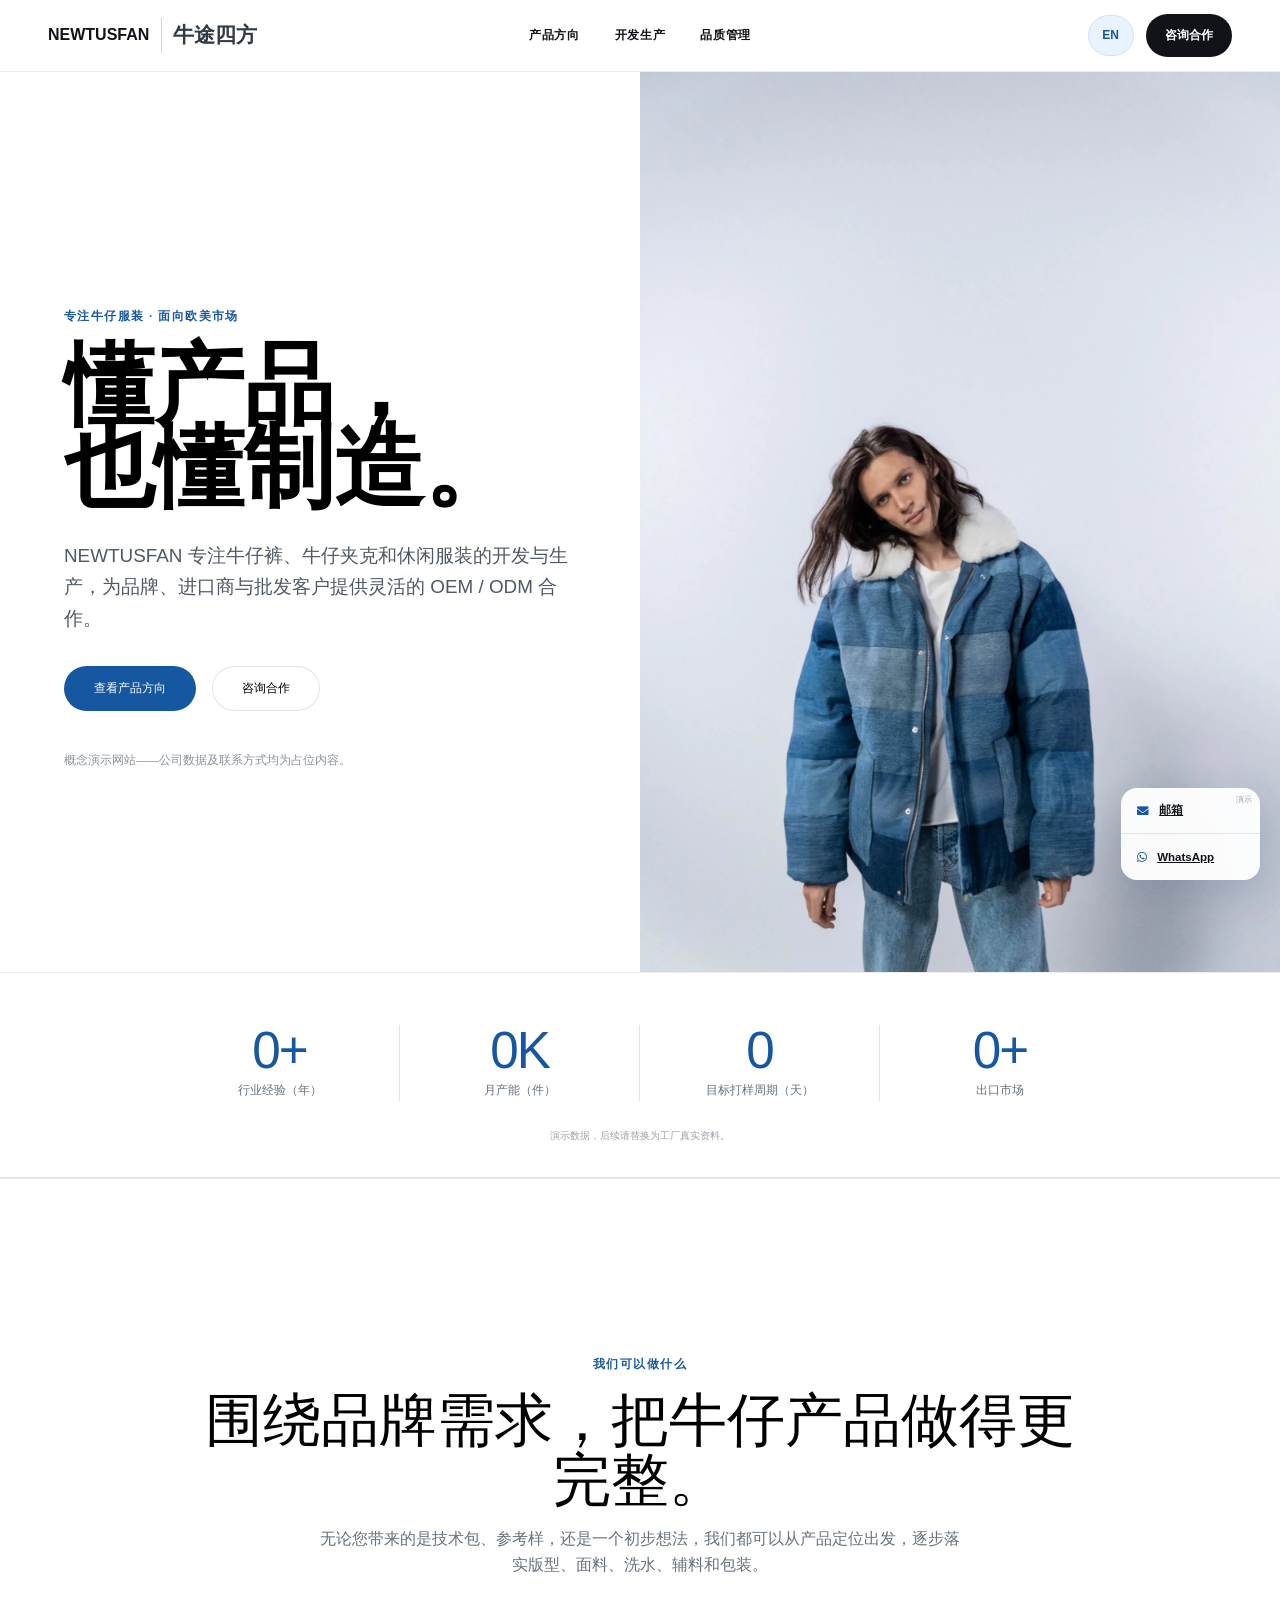
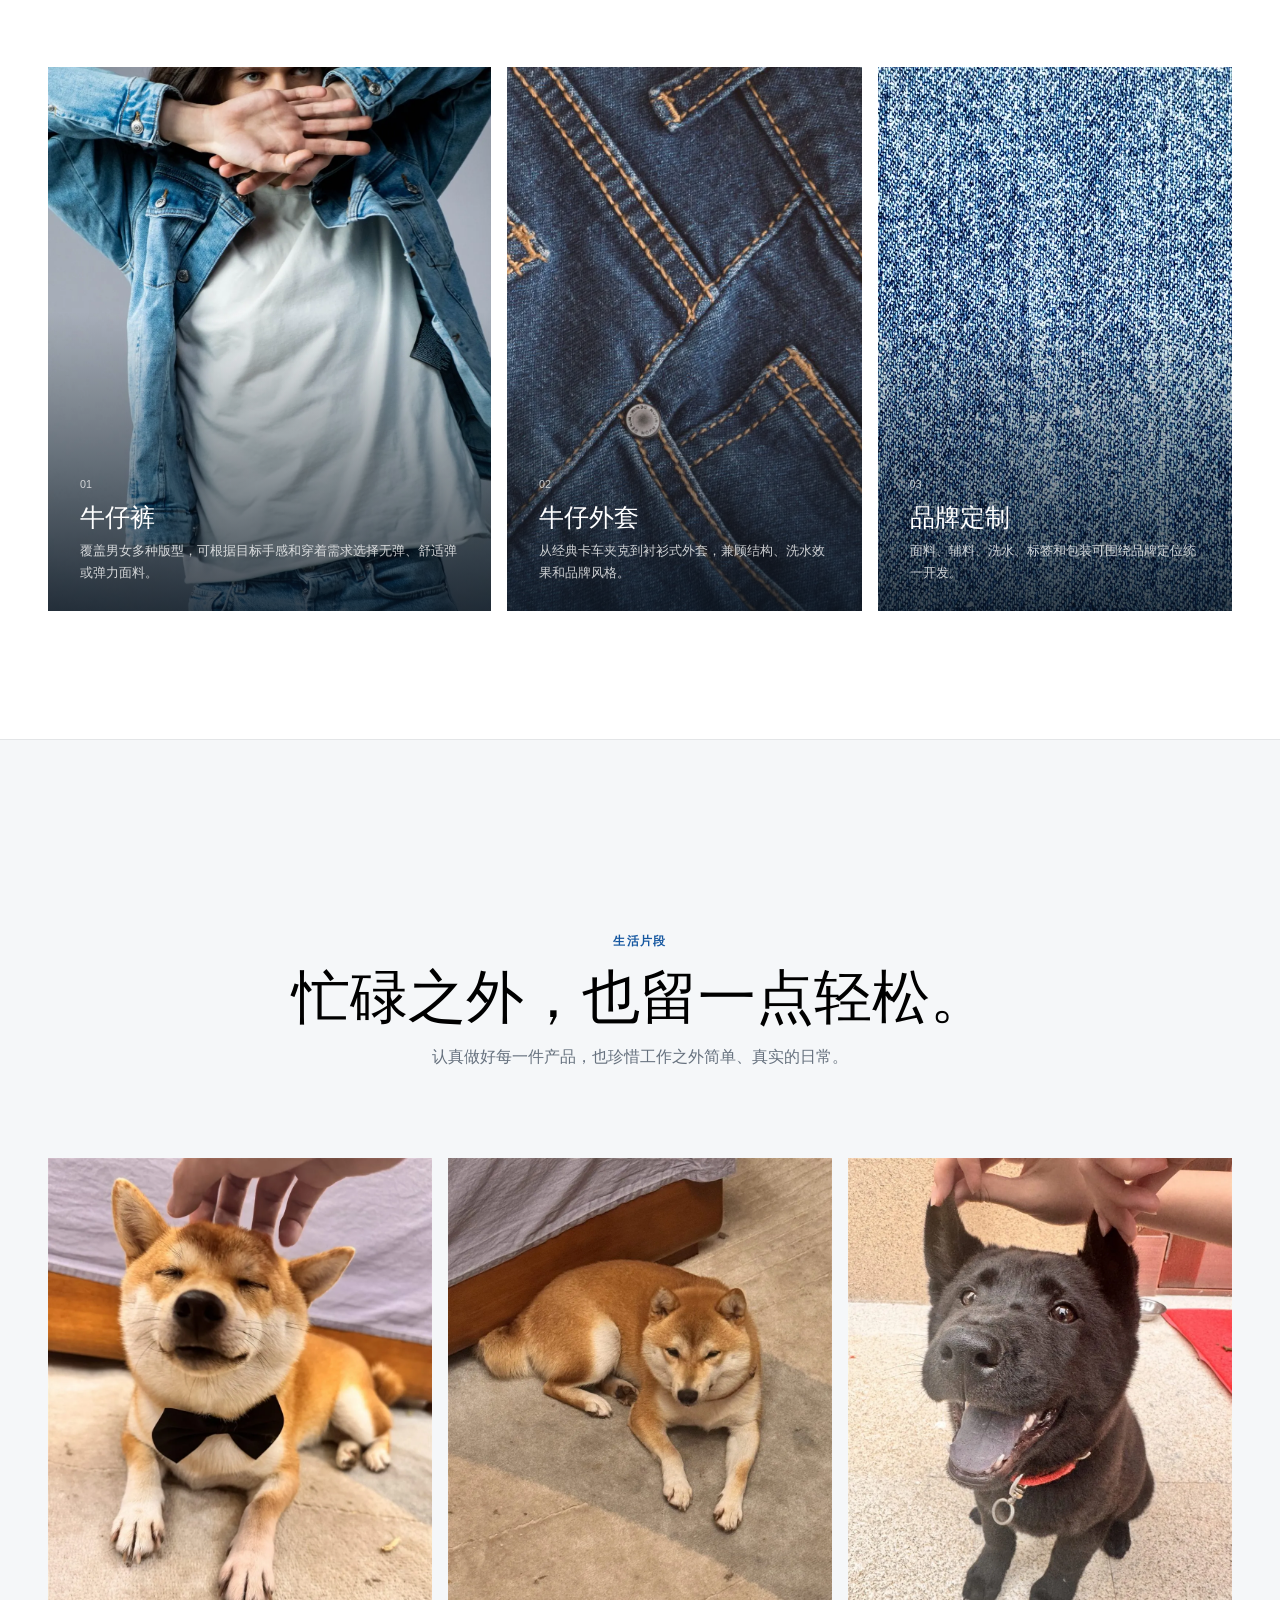
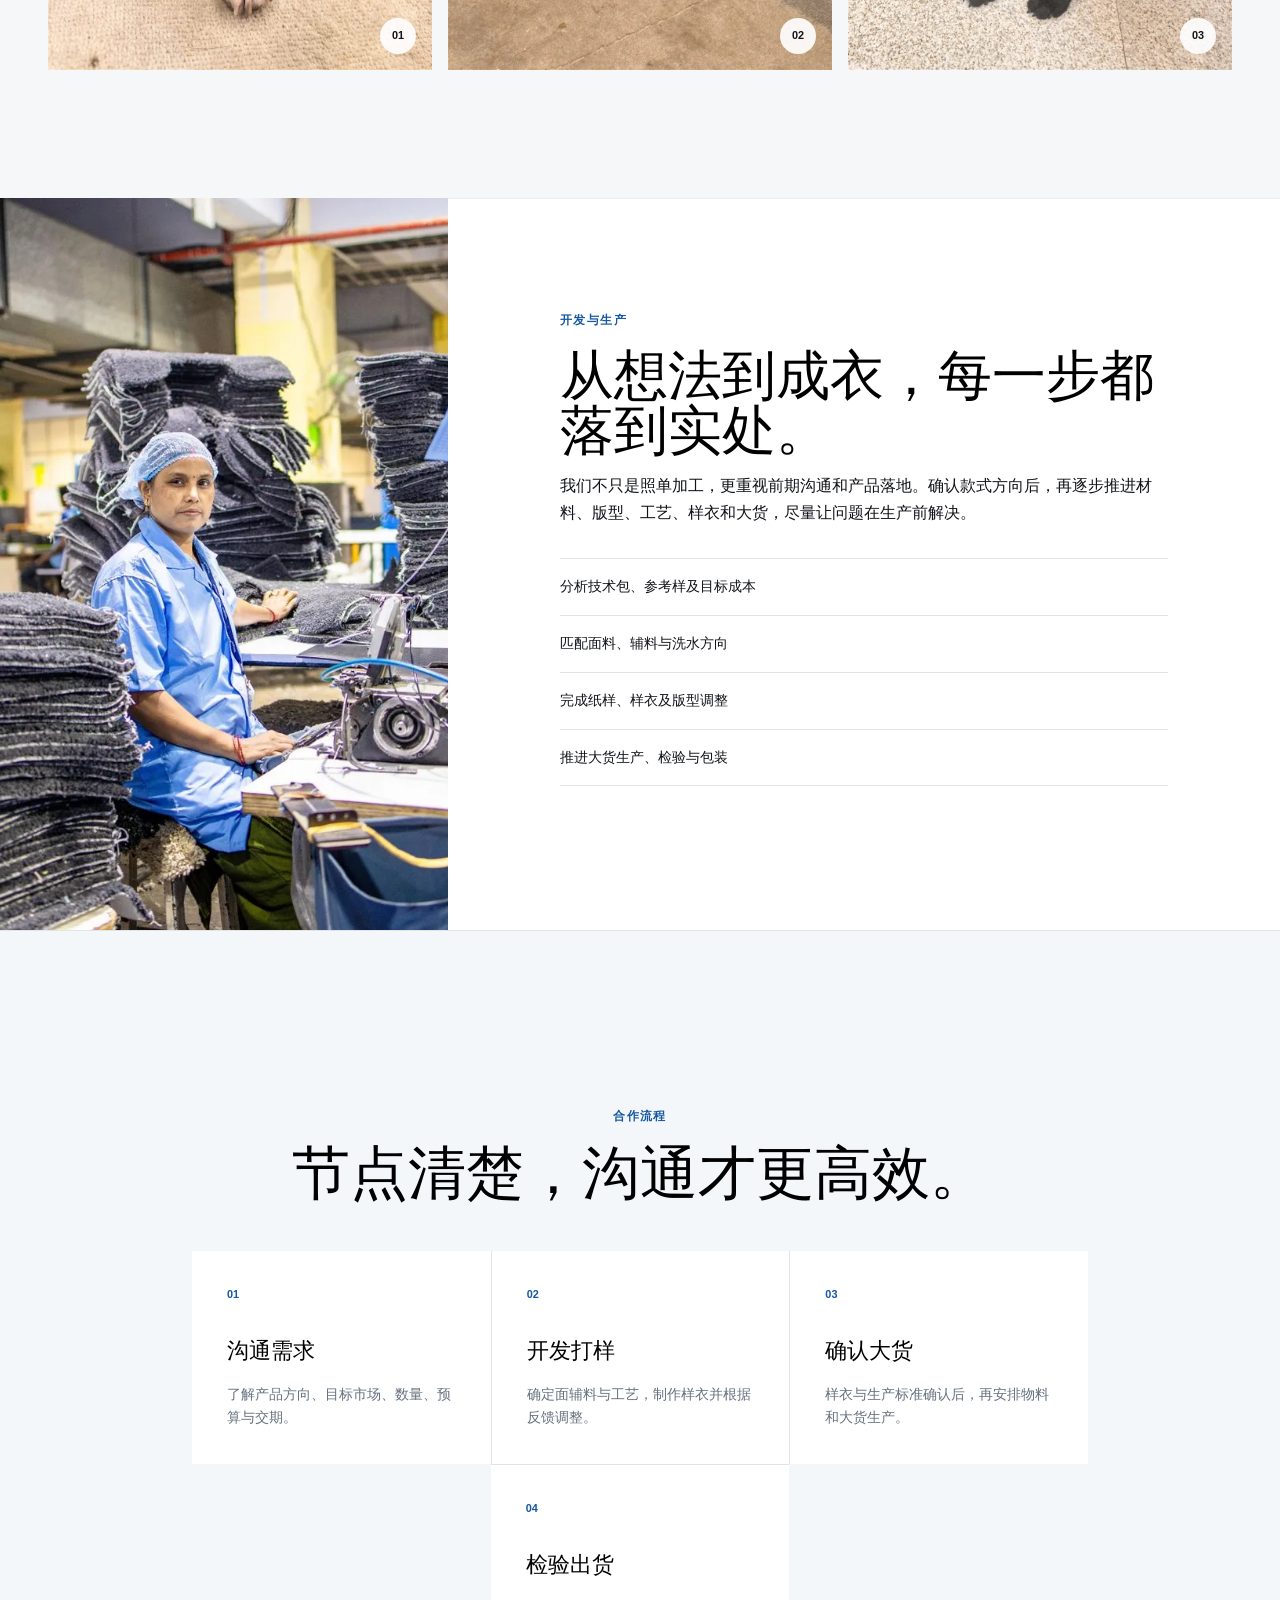
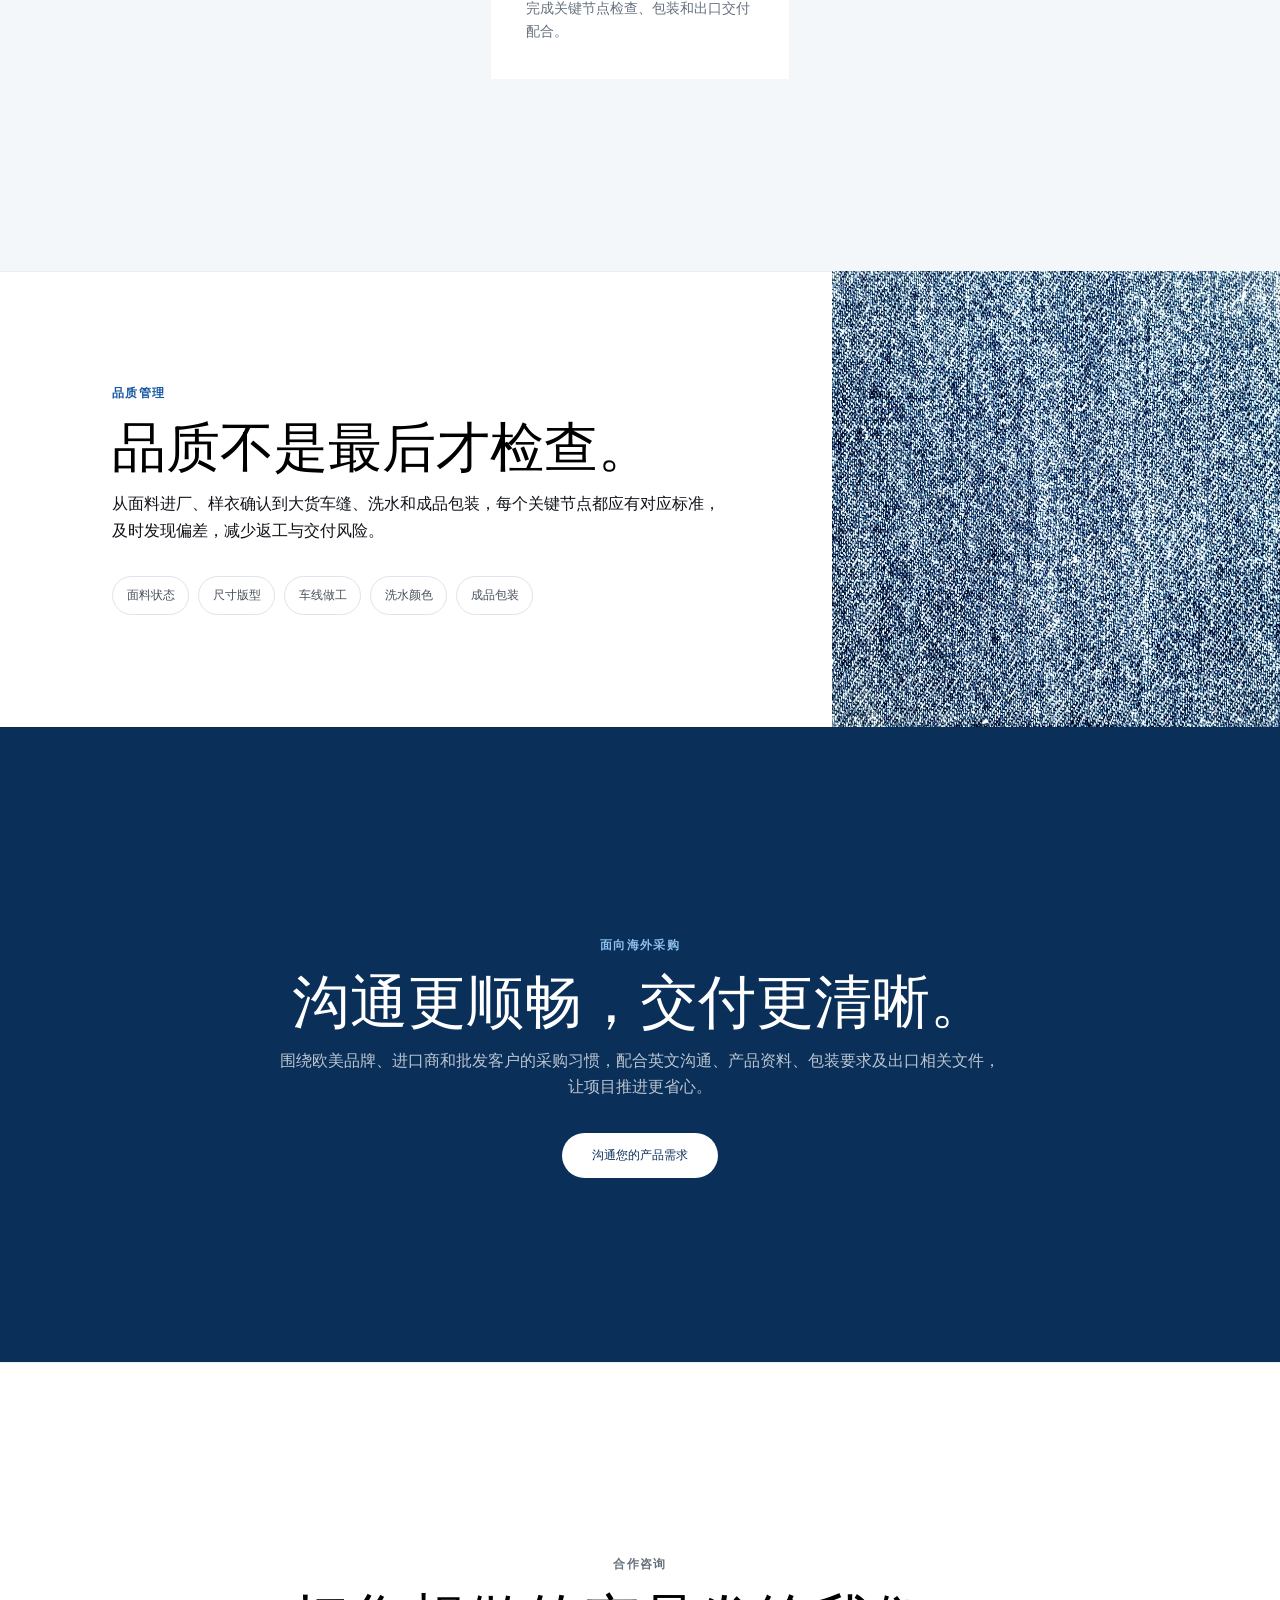
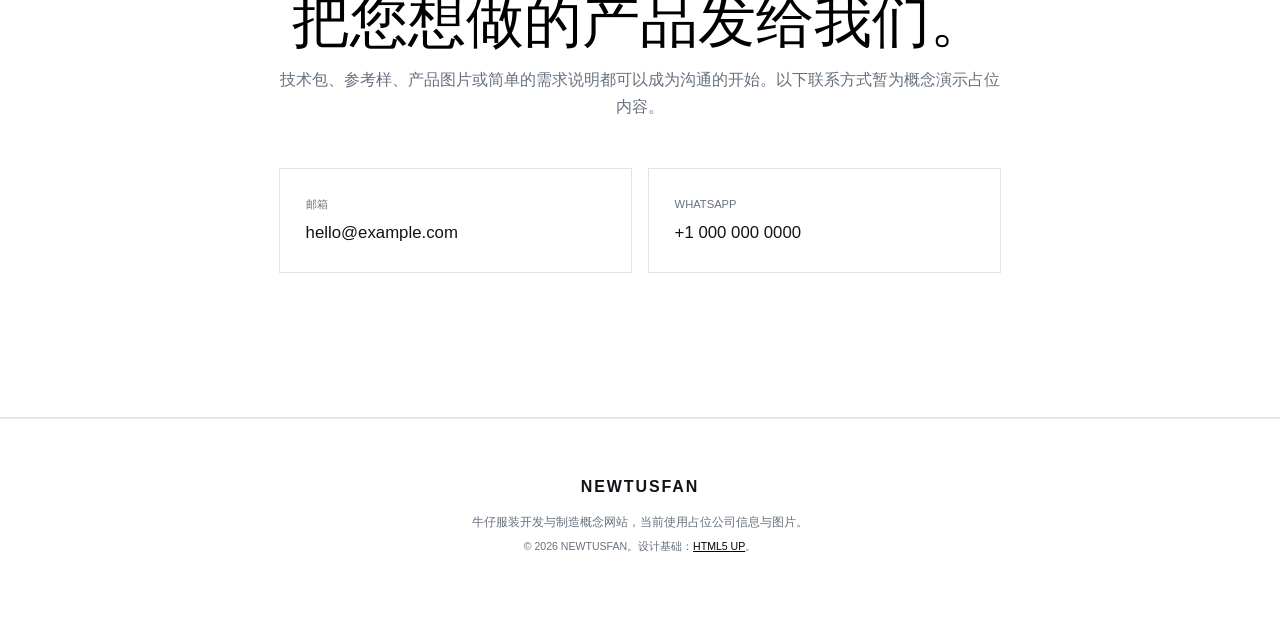
==== commit b5102362: "Replay factory counters on each view" ====
--- a/zh/index.html
+++ b/zh/index.html
@@ -79,6 +79,6 @@
 		</div>
 
 		<a class="mobile-contact smooth-scroll" href="#contact"><span class="icon solid fa-comment"></span> 咨询合作</a>
-		<script src="../assets/js/jquery.min.js"></script><script src="../assets/js/jquery.scrollex.min.js"></script><script src="../assets/js/jquery.scrolly.min.js"></script><script src="../assets/js/browser.min.js"></script><script src="../assets/js/breakpoints.min.js"></script><script src="../assets/js/util.js"></script><script src="../assets/js/main.js"></script><script src="../assets/js/custom.js?v=7"></script>
+		<script src="../assets/js/jquery.min.js"></script><script src="../assets/js/jquery.scrollex.min.js"></script><script src="../assets/js/jquery.scrolly.min.js"></script><script src="../assets/js/browser.min.js"></script><script src="../assets/js/breakpoints.min.js"></script><script src="../assets/js/util.js"></script><script src="../assets/js/main.js"></script><script src="../assets/js/custom.js?v=8"></script>
 	</body>
 </html>
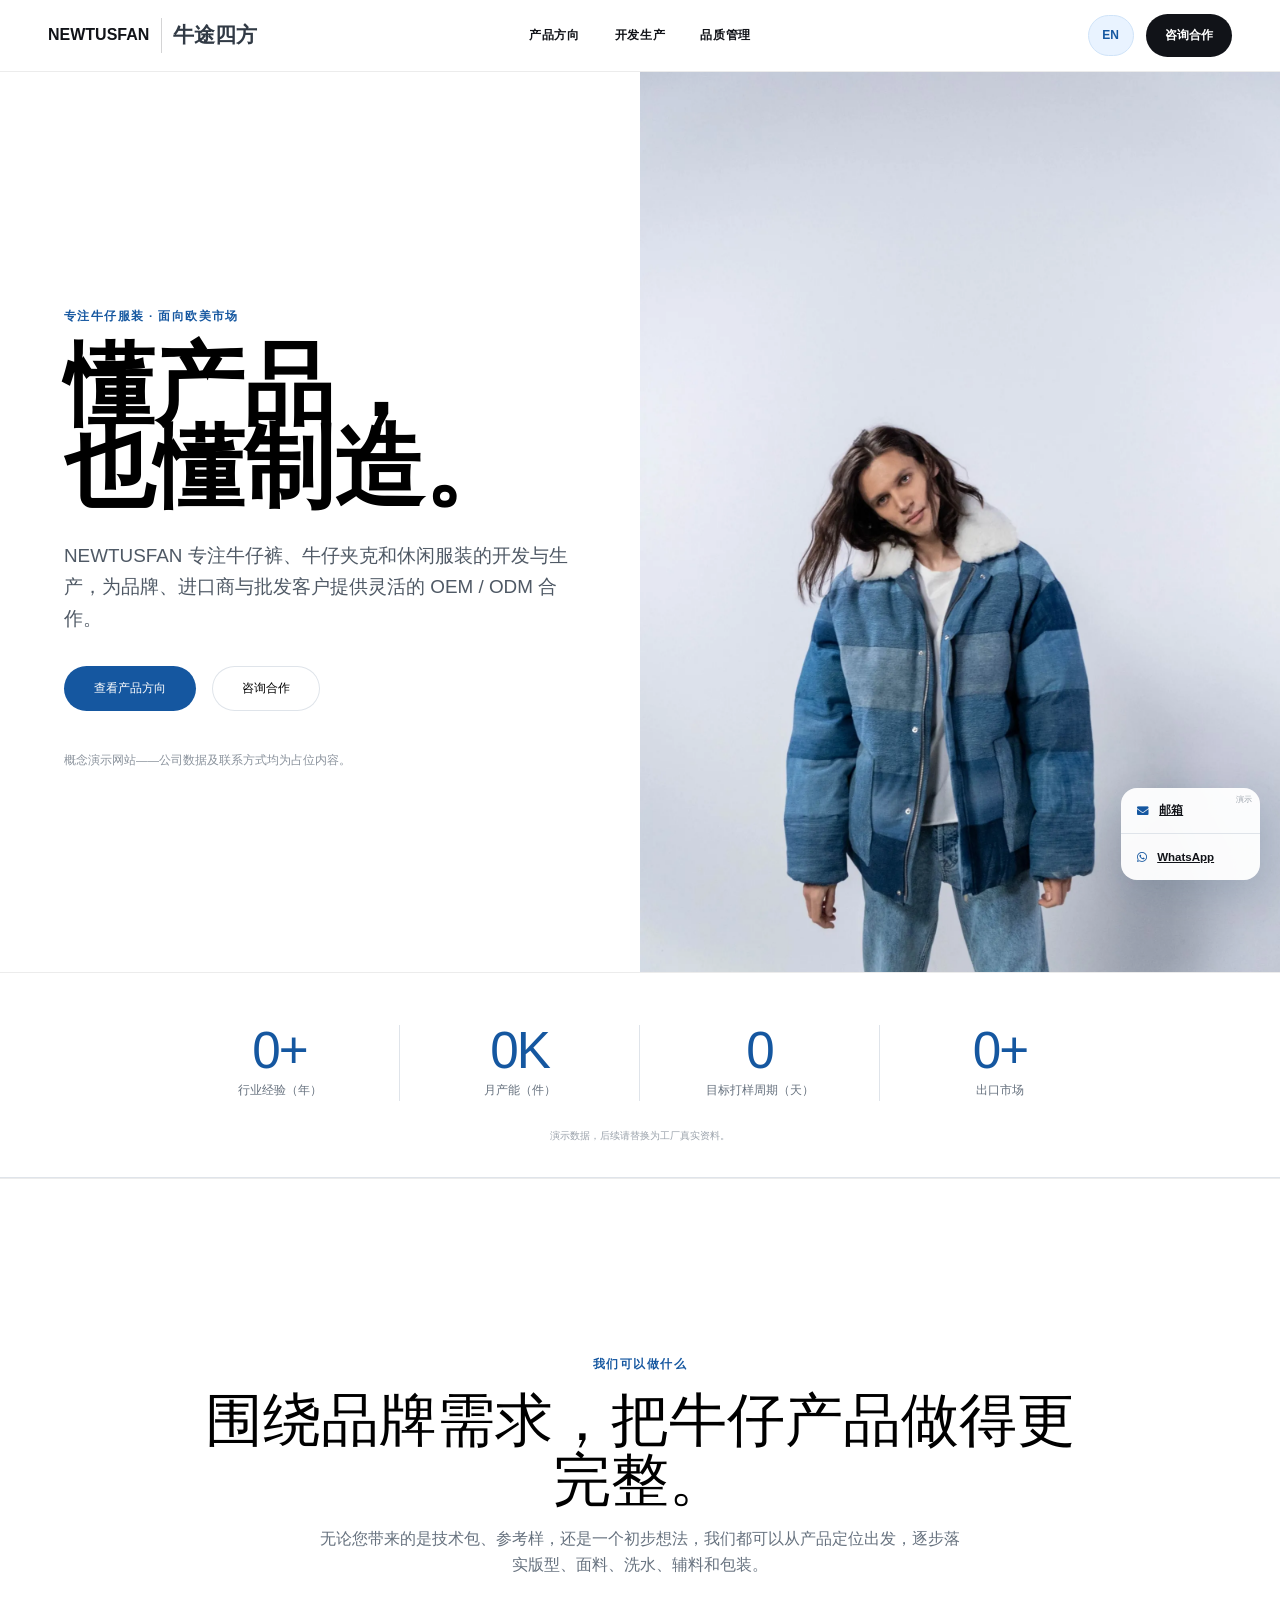
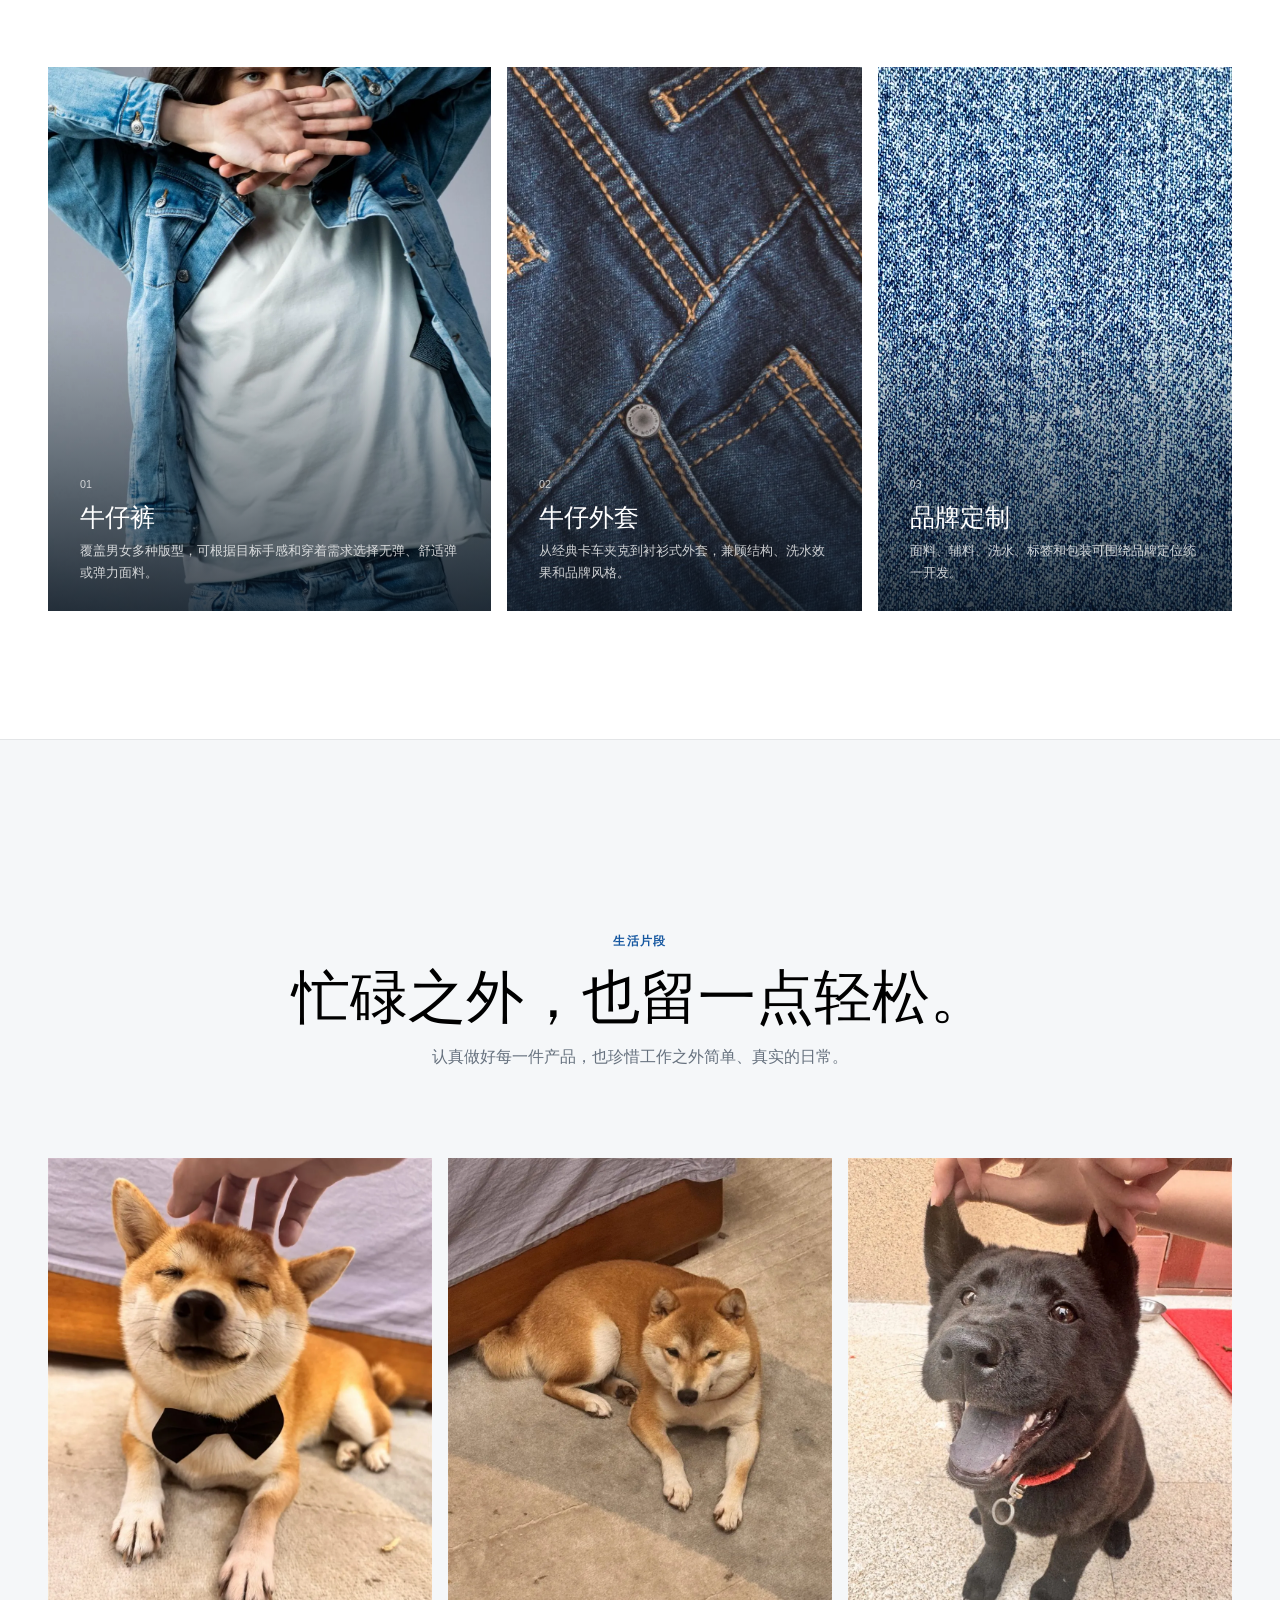
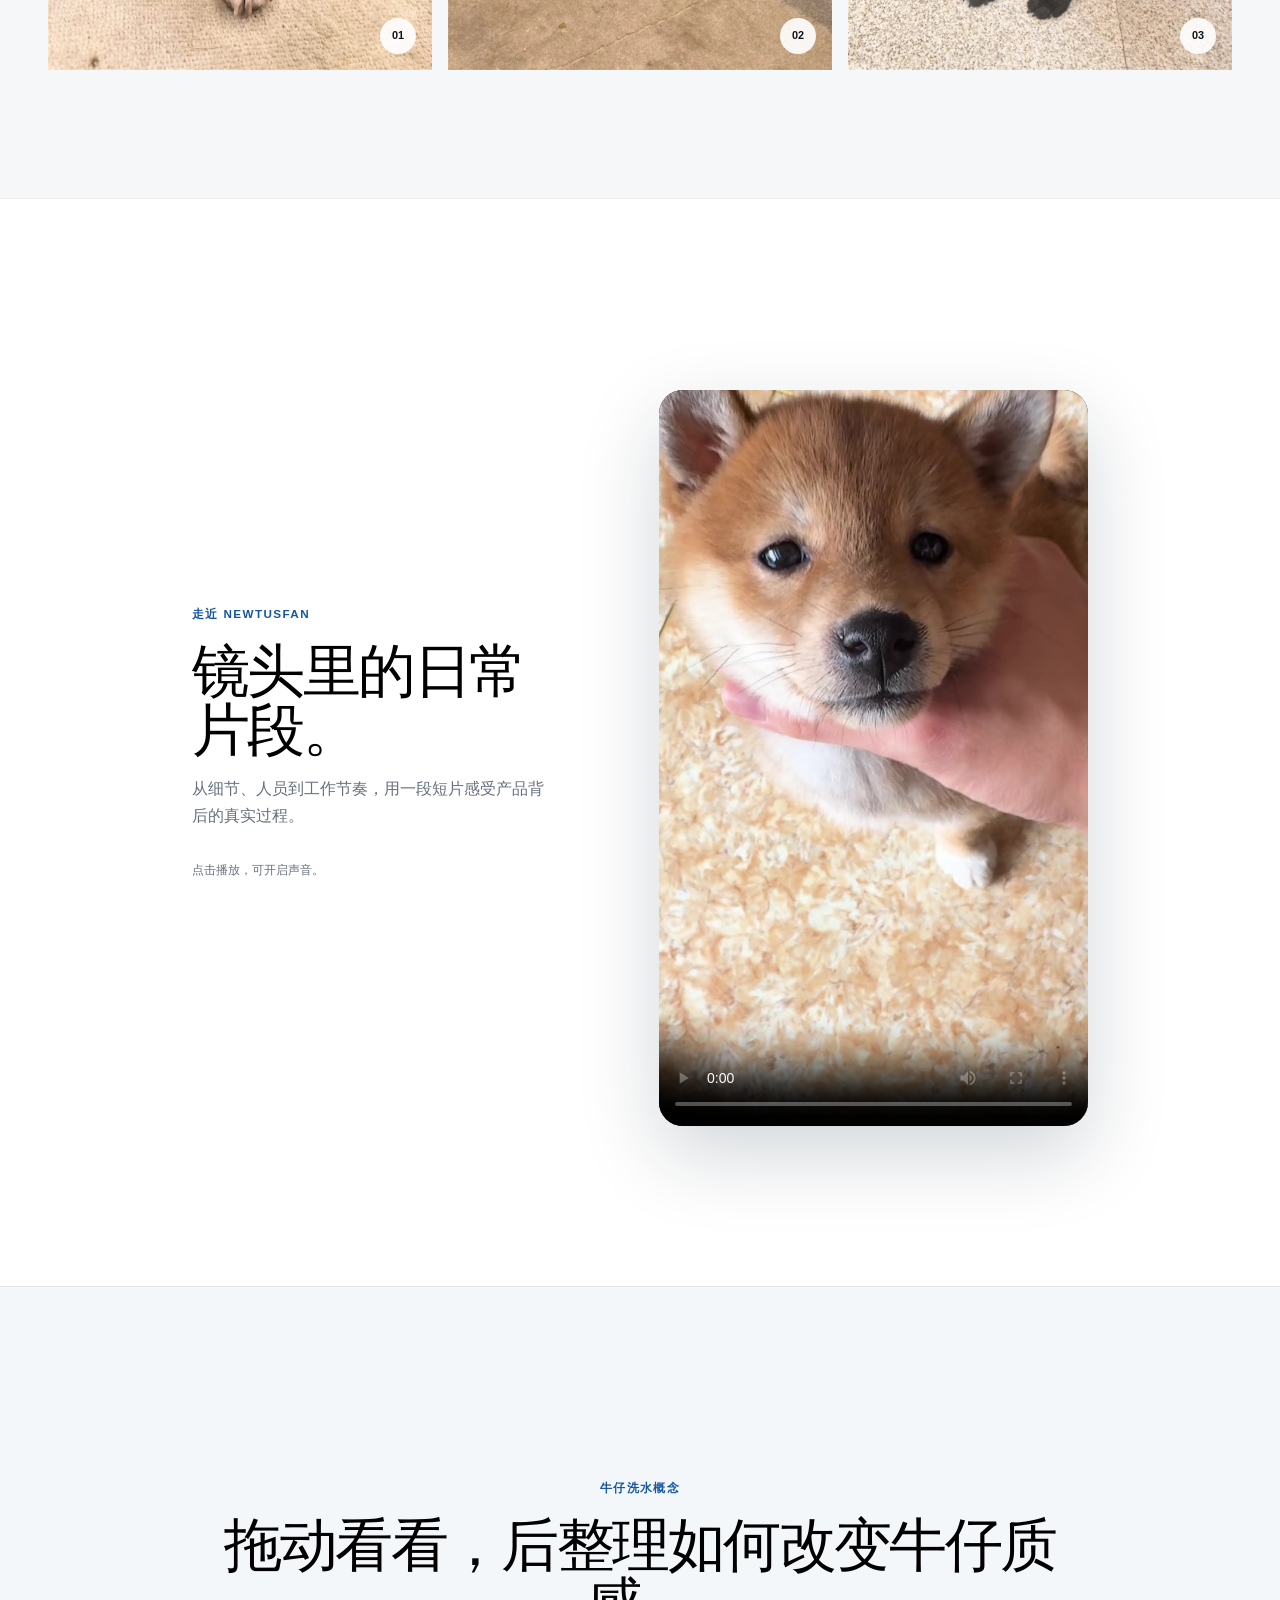
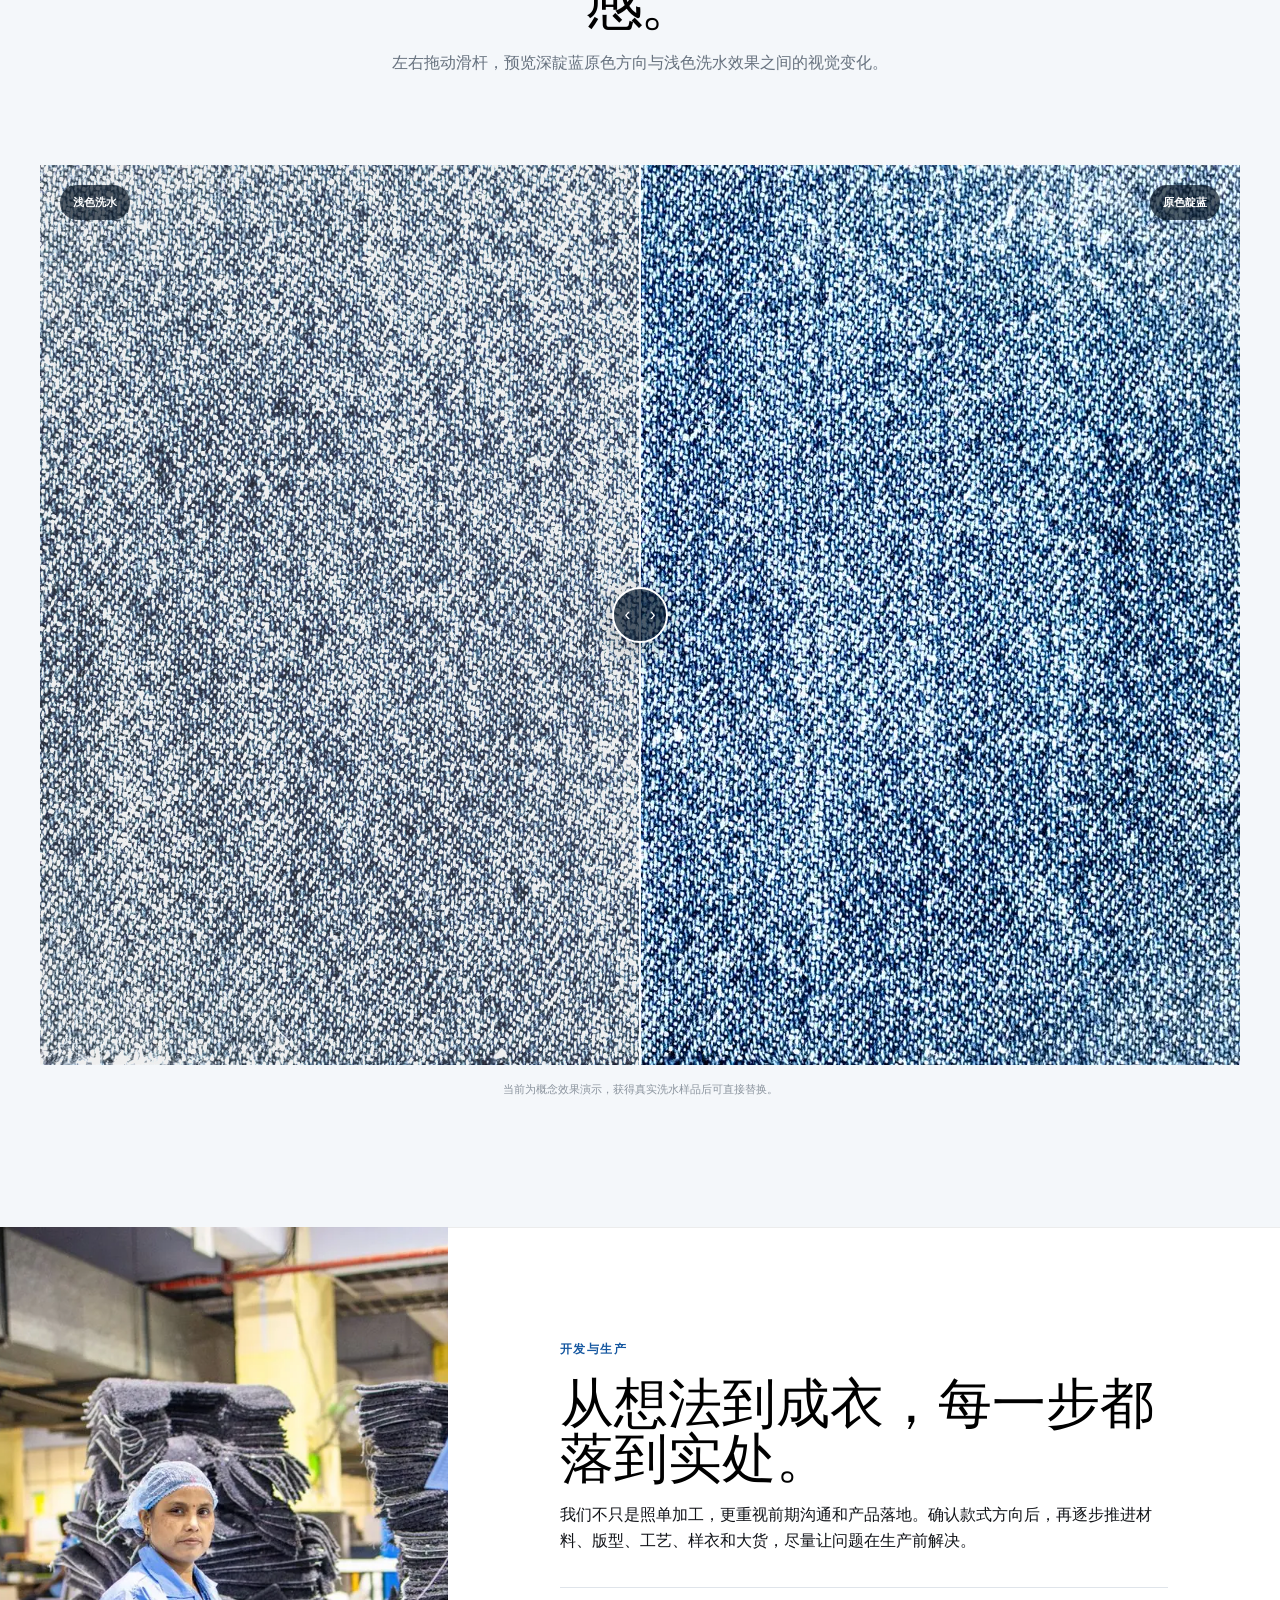
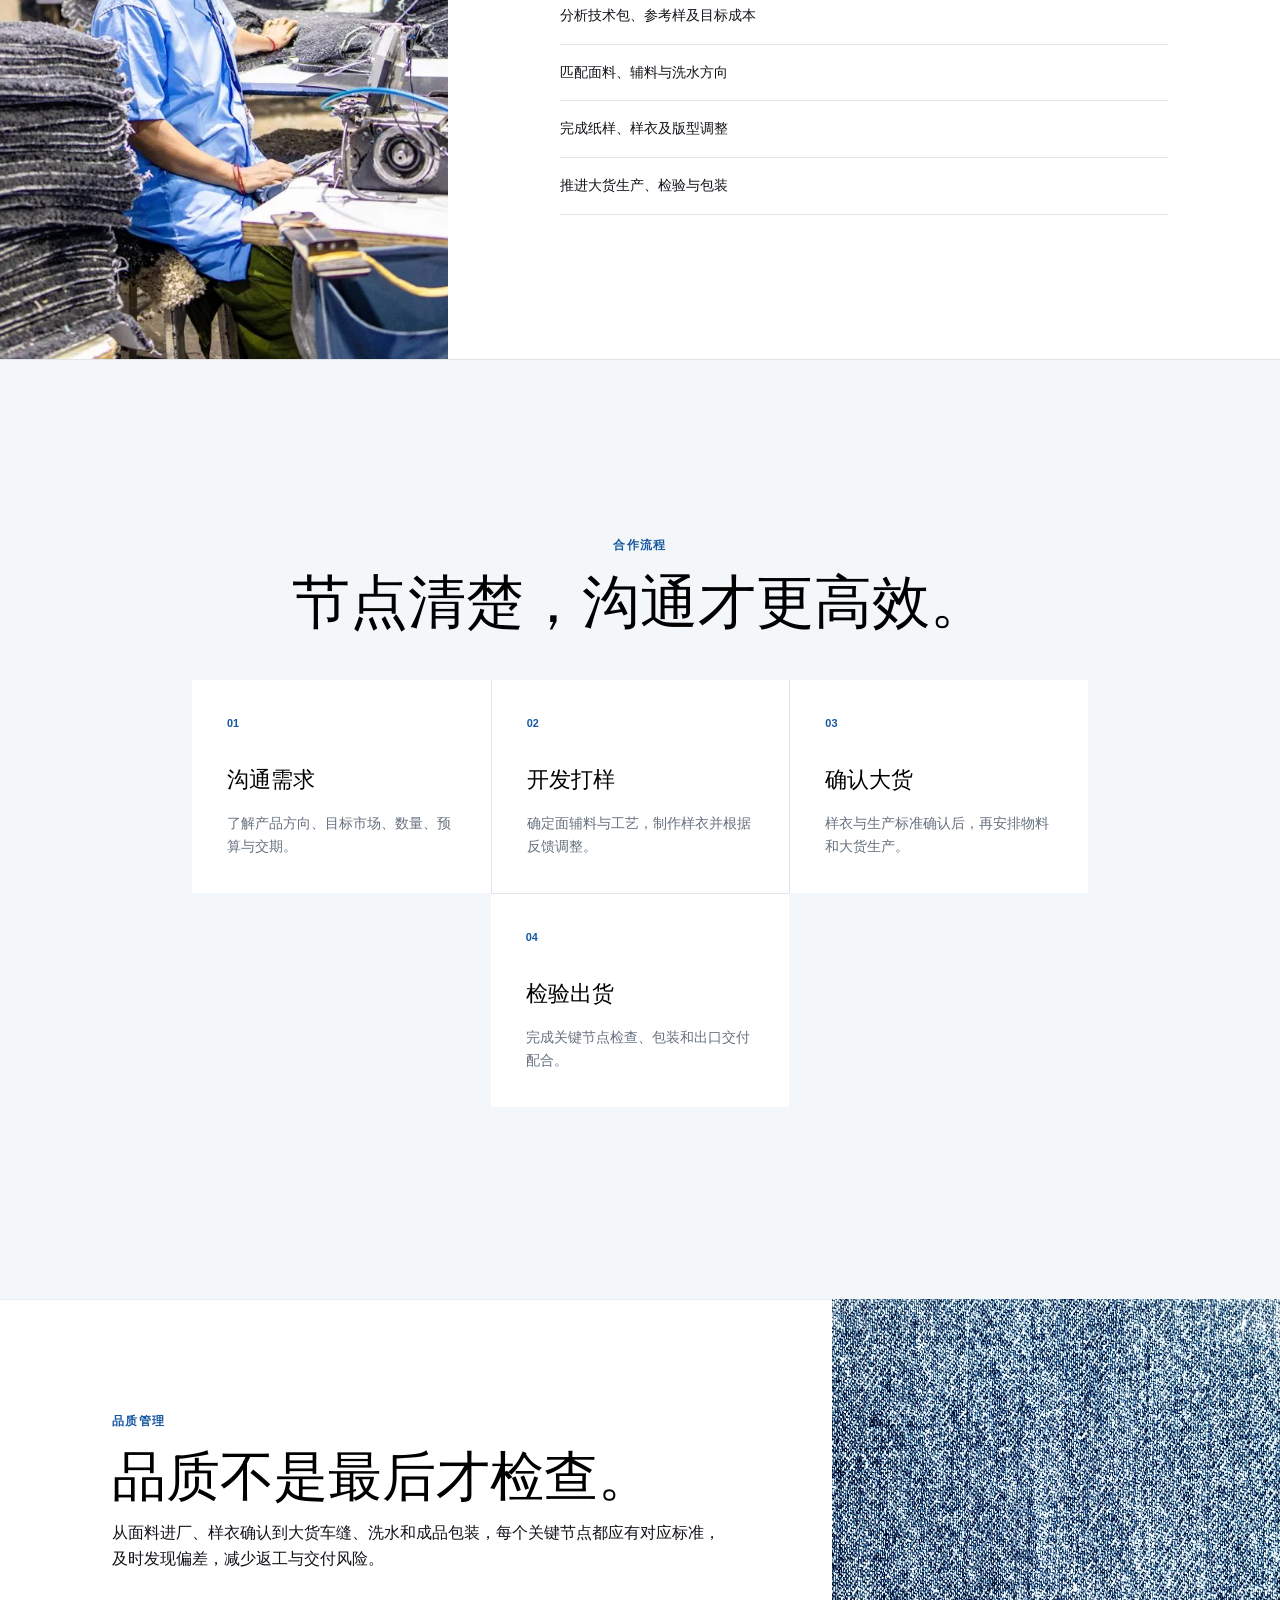
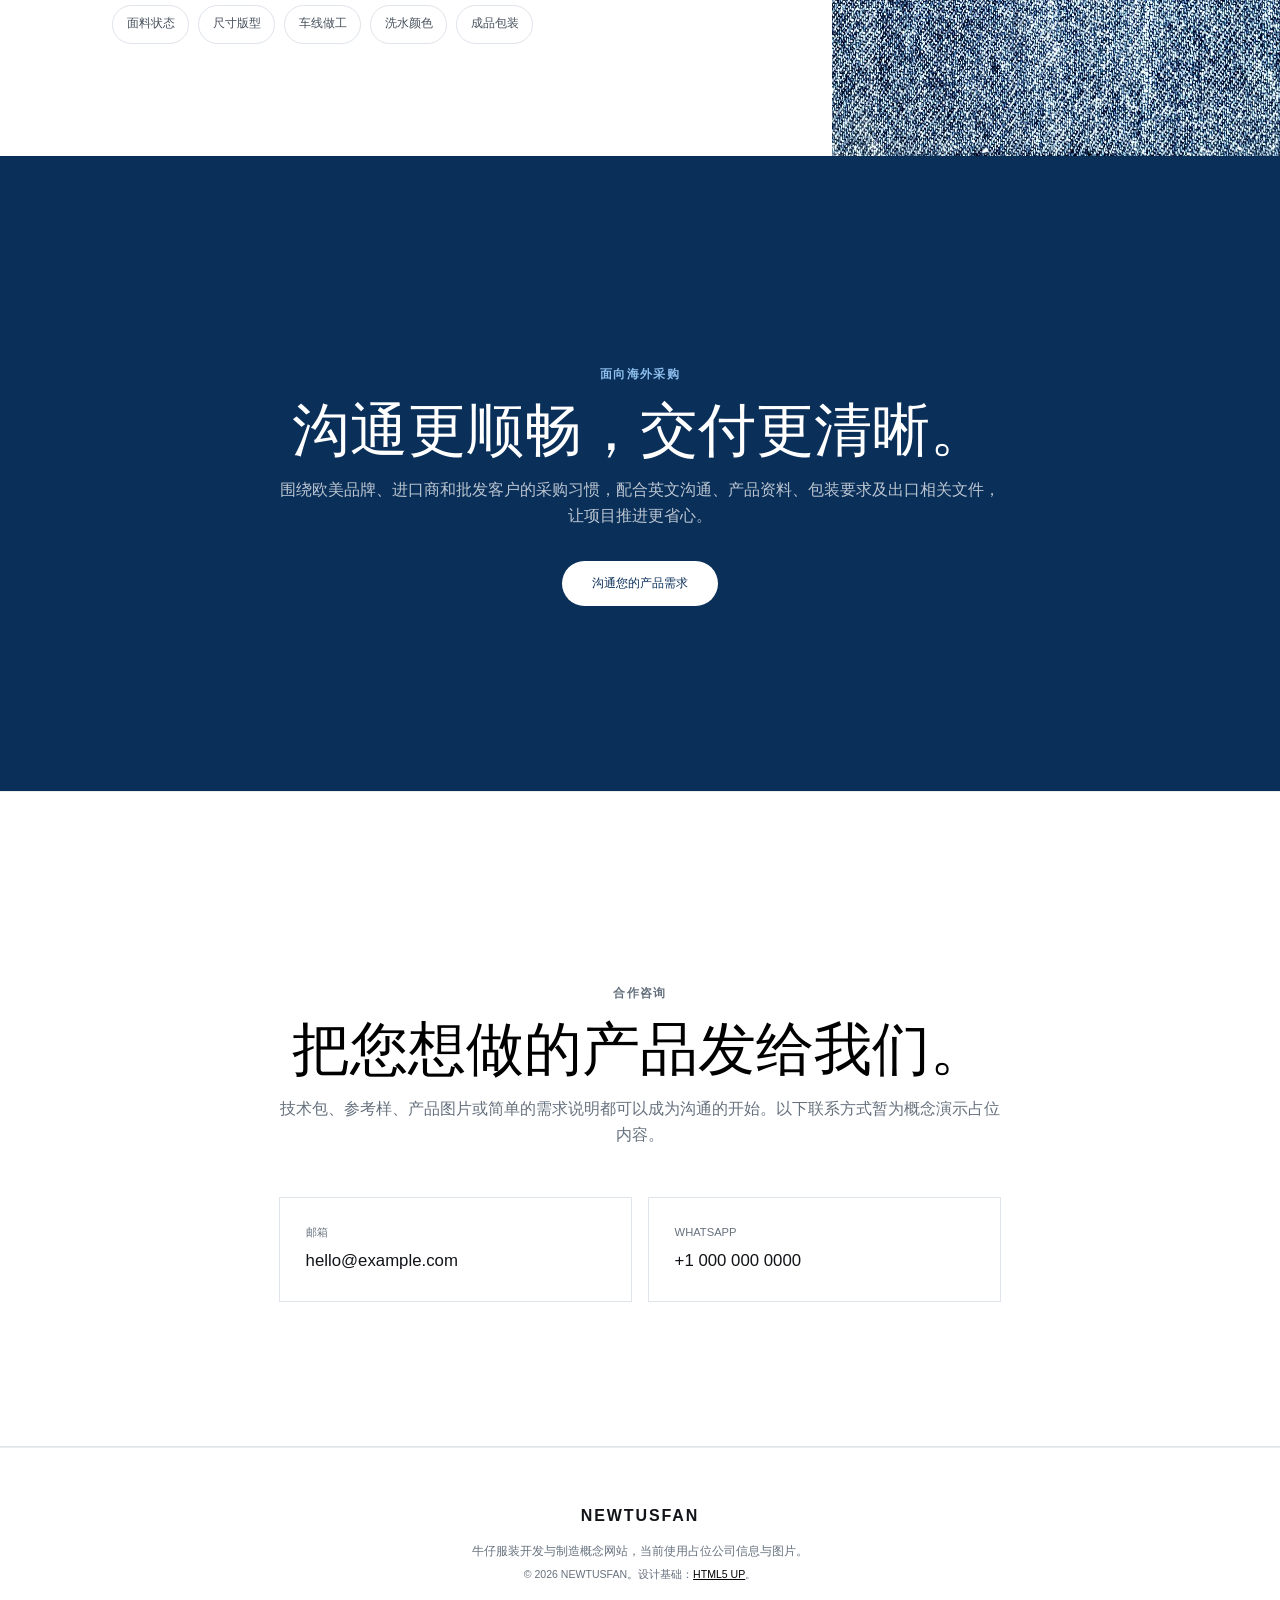
==== commit a0817323: "Add factory video and denim wash comparison" ====
--- a/zh/index.html
+++ b/zh/index.html
@@ -10,7 +10,7 @@
 		<link rel="alternate" hreflang="en" href="https://tujinchao.xyz/" />
 		<link rel="alternate" hreflang="zh-CN" href="https://tujinchao.xyz/zh/" />
 		<link rel="stylesheet" href="../assets/css/main.css" />
-		<link rel="stylesheet" href="../assets/css/custom.css?v=10" />
+		<link rel="stylesheet" href="../assets/css/custom.css?v=11" />
 		<noscript><link rel="stylesheet" href="../assets/css/noscript.css" /></noscript>
 	</head>
 	<body class="is-preload zh-page">
@@ -62,6 +62,23 @@
 				</div>
 			</section>
 
+			<section class="wrapper style1 media-section">
+				<div class="inner media-grid">
+					<div class="media-copy"><p class="eyebrow">走近 NEWTUSFAN</p><h2>镜头里的日常片段。</h2><p>从细节、人员到工作节奏，用一段短片感受产品背后的真实过程。</p><p class="media-note">点击播放，可开启声音。</p></div>
+					<div class="video-shell"><video class="factory-video" controls playsinline preload="metadata" poster="../videos/cheng-poster.jpg" aria-label="NEWTUSFAN 工作片段"><source src="../videos/cheng.mp4" type="video/mp4" />您的浏览器不支持 HTML5 视频。</video></div>
+				</div>
+			</section>
+
+			<section class="wrapper style1 align-center wash-section">
+				<div class="inner wash-intro"><p class="eyebrow">牛仔洗水概念</p><h2>拖动看看，后整理如何改变牛仔质感。</h2><p>左右拖动滑杆，预览深靛蓝原色方向与浅色洗水效果之间的视觉变化。</p></div>
+				<div class="wash-compare" data-compare style="--position: 50%;">
+					<picture class="compare-layer compare-before"><source srcset="../images/denim-texture.webp" type="image/webp" /><img src="../images/denim-texture.jpg" alt="深靛蓝原色牛仔纹理" width="1200" height="900" loading="lazy" decoding="async" /></picture>
+					<div class="compare-after"><picture class="compare-layer"><source srcset="../images/denim-texture.webp" type="image/webp" /><img src="../images/denim-texture.jpg" alt="浅色洗水牛仔纹理概念效果" width="1200" height="900" loading="lazy" decoding="async" /></picture></div>
+					<span class="compare-label compare-label-before">原色靛蓝</span><span class="compare-label compare-label-after">浅色洗水</span><span class="compare-divider" aria-hidden="true"><i></i></span>
+					<input type="range" min="0" max="100" value="50" aria-label="对比原色与洗水牛仔效果" />
+				</div>
+				<p class="compare-note">当前为概念效果演示，获得真实洗水样品后可直接替换。</p>
+			</section>
 			<section id="capabilities" class="spotlight style1 orient-right content-align-left image-position-center onscroll-image-fade-in capability-section">
 				<div class="content"><p class="eyebrow">开发与生产</p><h2>从想法到成衣，每一步都落到实处。</h2><p>我们不只是照单加工，更重视前期沟通和产品落地。确认款式方向后，再逐步推进材料、版型、工艺、样衣和大货，尽量让问题在生产前解决。</p><ul class="clean-list"><li>分析技术包、参考样及目标成本</li><li>匹配面料、辅料与洗水方向</li><li>完成纸样、样衣及版型调整</li><li>推进大货生产、检验与包装</li></ul></div>
 				<div class="image"><picture><source srcset="../images/factory-sewing.webp" type="image/webp" /><img src="../images/factory-sewing.jpg" alt="服装工厂车缝及生产场景" width="1400" height="933" loading="lazy" decoding="async" /></picture></div>
@@ -79,6 +96,6 @@
 		</div>
 
 		<a class="mobile-contact smooth-scroll" href="#contact"><span class="icon solid fa-comment"></span> 咨询合作</a>
-		<script src="../assets/js/jquery.min.js"></script><script src="../assets/js/jquery.scrollex.min.js"></script><script src="../assets/js/jquery.scrolly.min.js"></script><script src="../assets/js/browser.min.js"></script><script src="../assets/js/breakpoints.min.js"></script><script src="../assets/js/util.js"></script><script src="../assets/js/main.js"></script><script src="../assets/js/custom.js?v=8"></script>
+		<script src="../assets/js/jquery.min.js"></script><script src="../assets/js/jquery.scrollex.min.js"></script><script src="../assets/js/jquery.scrolly.min.js"></script><script src="../assets/js/browser.min.js"></script><script src="../assets/js/breakpoints.min.js"></script><script src="../assets/js/util.js"></script><script src="../assets/js/main.js"></script><script src="../assets/js/custom.js?v=9"></script>
 	</body>
 </html>
--- a/assets/css/custom.css
+++ b/assets/css/custom.css
@@ -159,10 +159,45 @@
 .lightbox-next { right: 1.25rem; }
 .lightbox-open { overflow: hidden; }
 
+
+.media-section { padding: 8rem 2rem; background: #fff; }
+.media-grid { display: grid; grid-template-columns: minmax(0, .85fr) minmax(20rem, 1fr); align-items: center; gap: clamp(3rem, 8vw, 8rem); max-width: 1200px !important; }
+.media-copy h2, .wash-intro h2 { font-size: clamp(2.5rem, 4.5vw, 4.8rem); line-height: 1.03; letter-spacing: -.045em; }
+.media-copy > p:not(.eyebrow) { max-width: 34rem; color: var(--muted); }
+.media-note { margin-top: 2rem; font-size: .72rem; letter-spacing: .06em; }
+.video-shell { justify-self: end; width: min(100%, 31rem); overflow: hidden; border-radius: 1.5rem; background: #05080c; box-shadow: 0 28px 80px rgba(7,25,45,.18); }
+.factory-video { display: block; width: 100%; aspect-ratio: 9 / 16; max-height: 46rem; object-fit: cover; background: #05080c; }
+
+.wash-section { padding: 8rem 2rem; background: var(--soft); }
+.wash-intro { max-width: 850px; padding-bottom: 3.5rem !important; }
+.wash-intro > p:last-child { max-width: 42rem; margin-left: auto; margin-right: auto; color: var(--muted); }
+.wash-compare { --position: 50%; position: relative; width: min(100%, 1200px); aspect-ratio: 4 / 3; margin: 0 auto; overflow: hidden; background: #17324d; user-select: none; touch-action: pan-y; }
+.compare-layer, .compare-after { position: absolute; inset: 0; display: block; width: 100%; height: 100%; }
+.compare-layer img { width: 100%; height: 100%; object-fit: cover; }
+.compare-after { z-index: 1; clip-path: inset(0 calc(100% - var(--position)) 0 0); }
+.compare-after img { filter: saturate(.52) brightness(1.24) contrast(.86); }
+.compare-after:after { content: ""; position: absolute; inset: 0; background: rgba(190,205,215,.12); mix-blend-mode: screen; pointer-events: none; }
+.wash-compare input[type="range"] { position: absolute; z-index: 5; inset: 0; width: 100%; height: 100%; margin: 0; opacity: 0; cursor: ew-resize; }
+.compare-divider { position: absolute; z-index: 3; top: 0; bottom: 0; left: var(--position); width: 2px; background: rgba(255,255,255,.95); transform: translateX(-50%); pointer-events: none; }
+.compare-divider i { position: absolute; top: 50%; left: 50%; width: 3.5rem; height: 3.5rem; border: 2px solid #fff; border-radius: 50%; background: rgba(8,25,43,.7); transform: translate(-50%,-50%); box-shadow: 0 8px 30px rgba(0,0,0,.25); }
+.compare-divider i:before, .compare-divider i:after { position: absolute; top: 50%; color: #fff; font-style: normal; font-size: 1.1rem; transform: translateY(-52%); }
+.compare-divider i:before { content: "‹"; left: .65rem; }
+.compare-divider i:after { content: "›"; right: .65rem; }
+.compare-label { position: absolute; z-index: 4; top: 1.25rem; padding: .55rem .8rem; border-radius: 999px; background: rgba(7,20,34,.68); color: #fff; font-size: .68rem; font-weight: 700; letter-spacing: .08em; pointer-events: none; }
+.compare-label-before { right: 1.25rem; }
+.compare-label-after { left: 1.25rem; }
+.compare-note { margin: 1rem auto 0; color: #8b949e; font-size: .68rem; }
+
 @media screen and (max-width: 980px) {
 	html, body { width: 100%; max-width: 100%; overflow-x: hidden; }
 	body { padding-top: 4rem; padding-bottom: 4rem; }
 	#wrapper { width: 100%; max-width: 100%; overflow: hidden; }
+	.media-section, .wash-section { padding: 5rem 1rem; }
+	.media-grid { grid-template-columns: 1fr; gap: 2.5rem; width: 100% !important; text-align: center; }
+	.media-copy > p:not(.eyebrow) { margin-left: auto; margin-right: auto; }
+	.video-shell { justify-self: center; width: min(100%, 23rem); }
+	.wash-intro { width: 100% !important; padding-left: .5rem !important; padding-right: .5rem !important; }
+	.wash-compare { aspect-ratio: 3 / 4; }
 	.site-header { width: auto !important; max-width: 100vw; height: 4rem; padding: 0 1.25rem; box-sizing: border-box; grid-template-columns: minmax(0, 1fr) auto; }
 	.site-header nav { display: none; }
 	.header-actions { position: absolute; top: 50%; right: 1.25rem; min-width: 0; gap: .45rem; transform: translateY(-50%); }
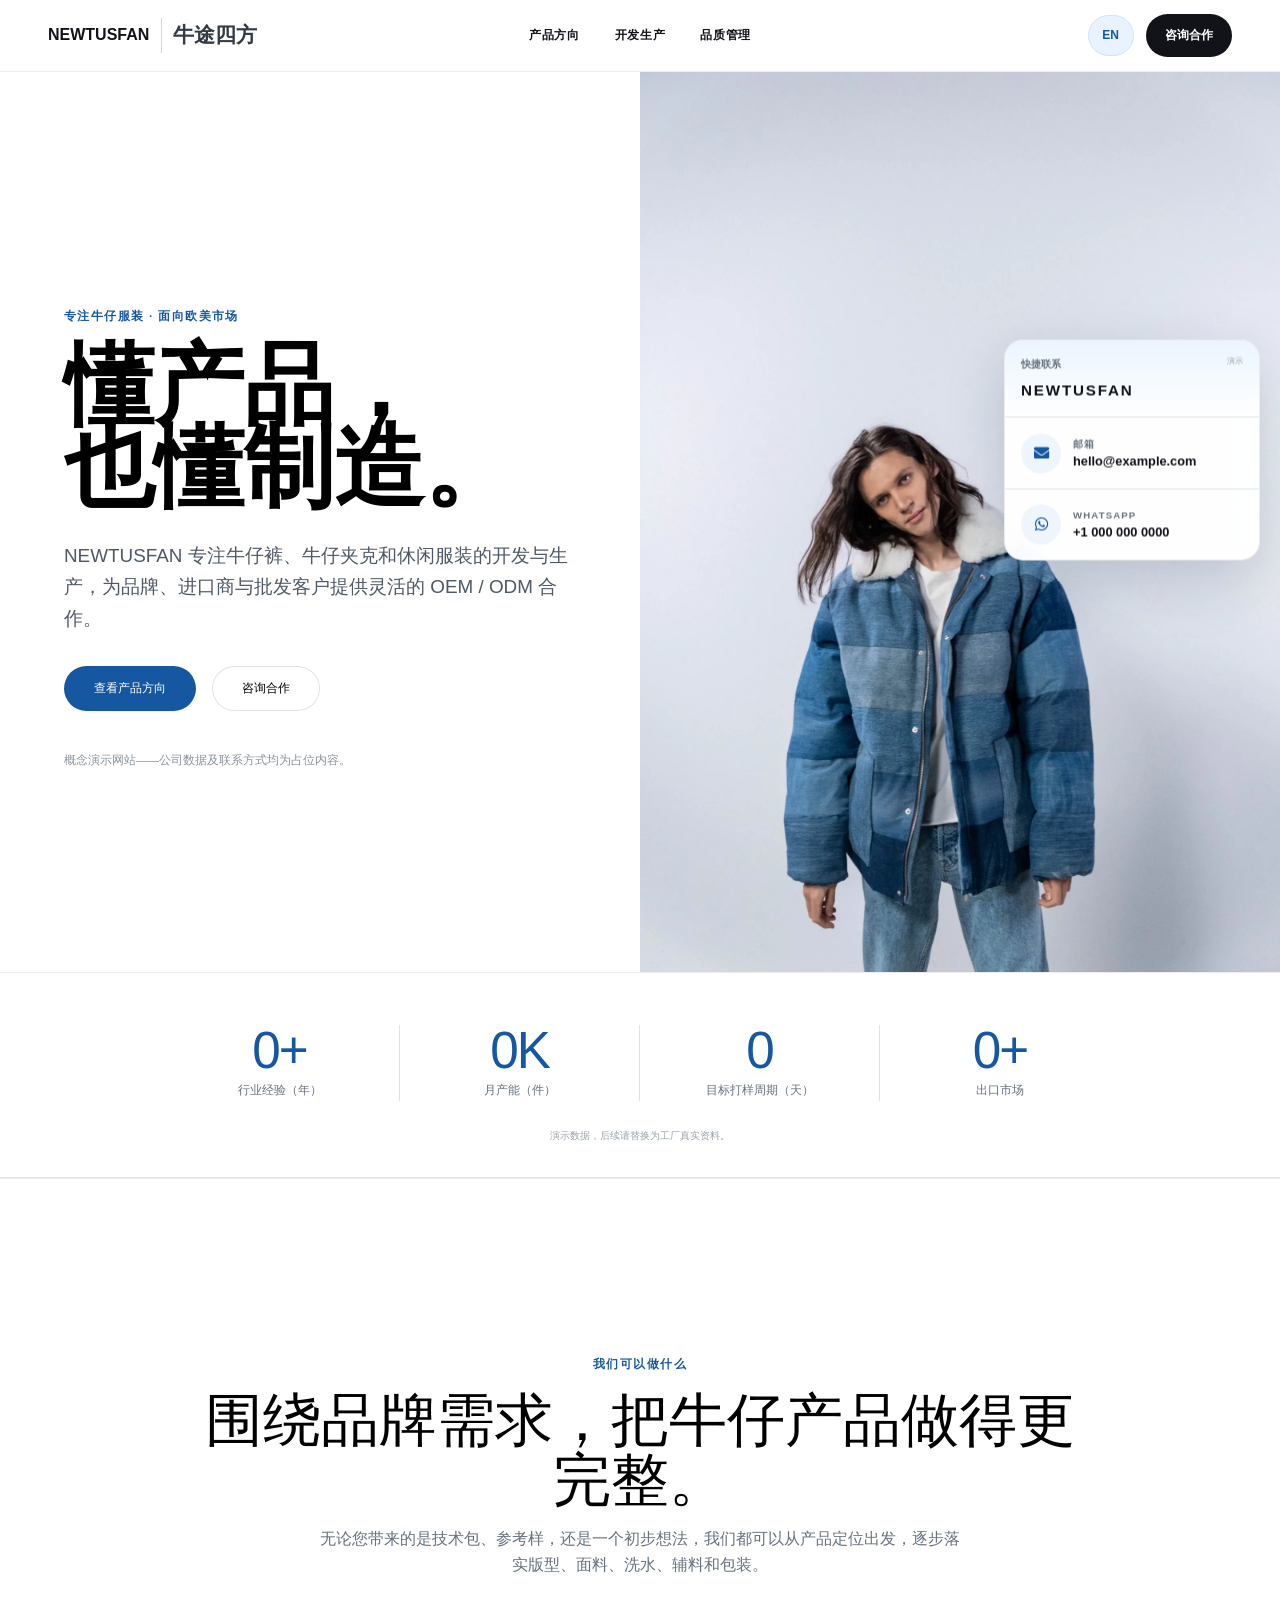
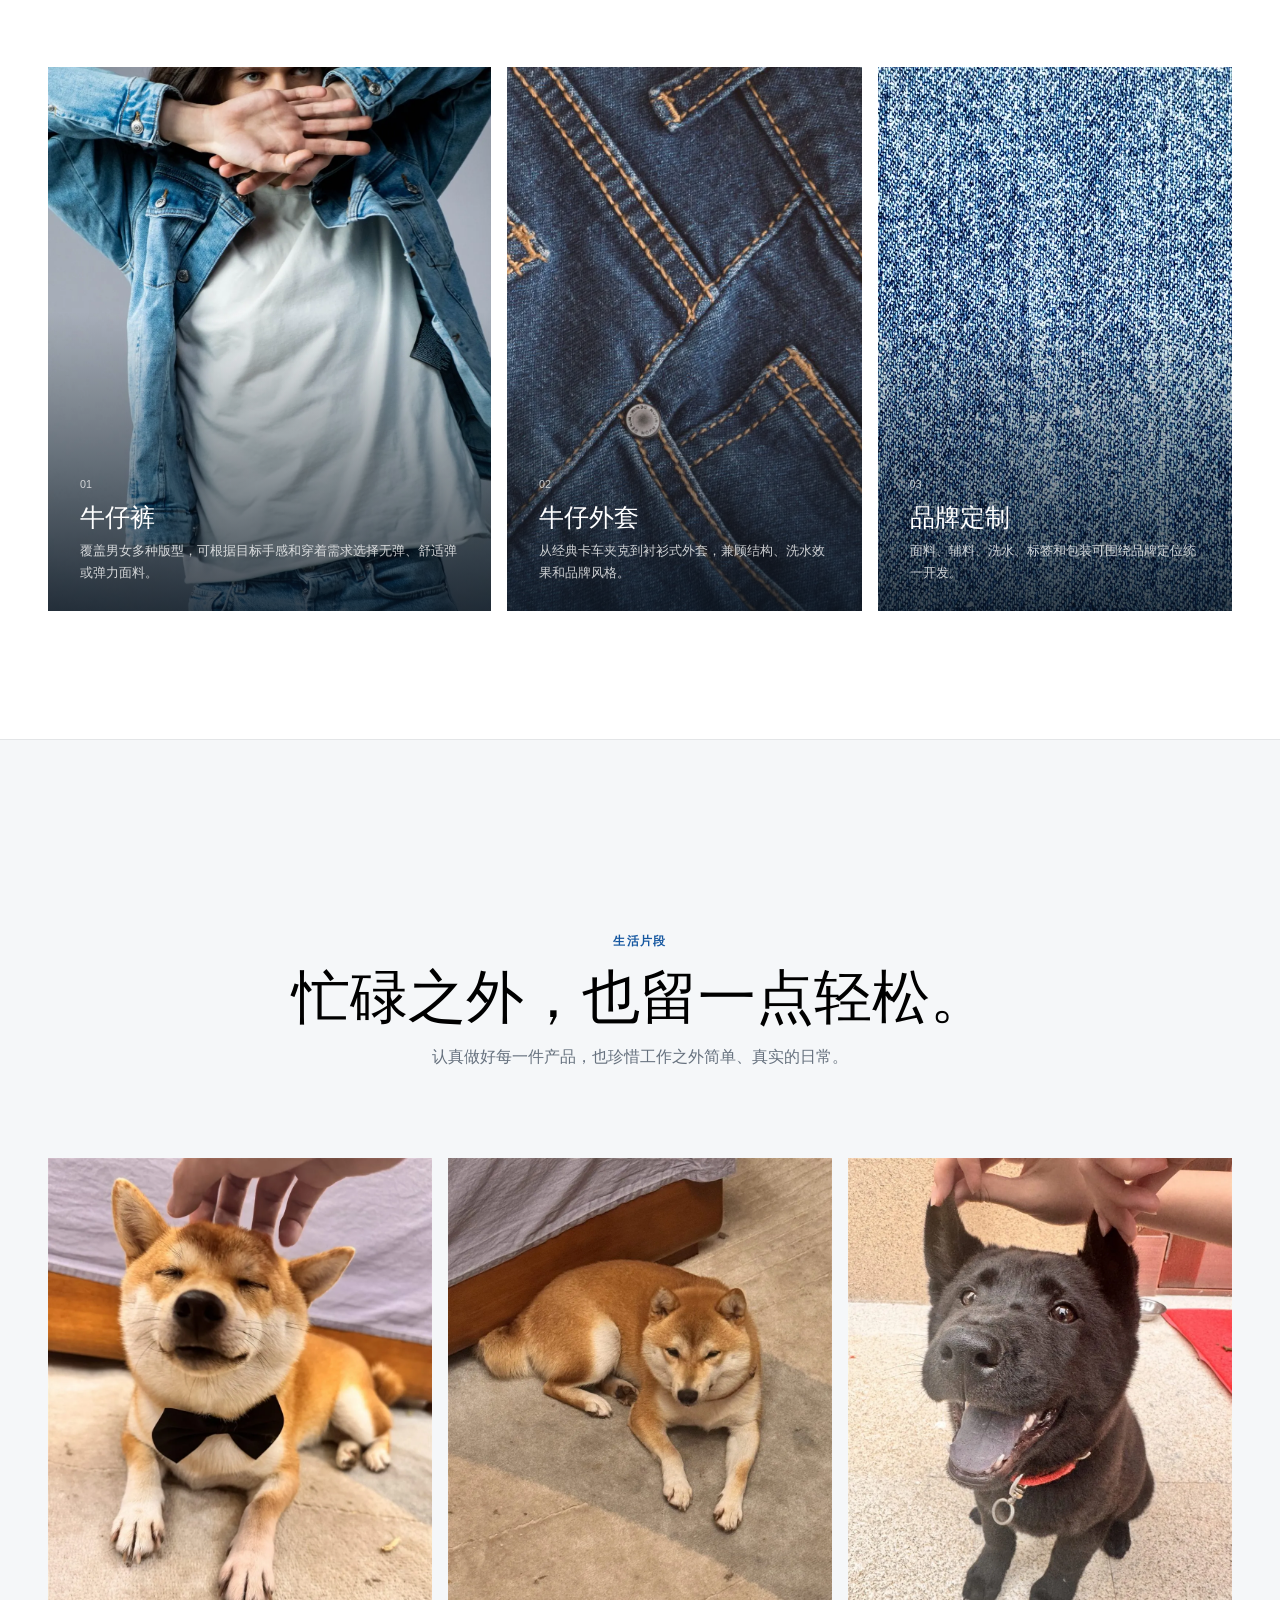
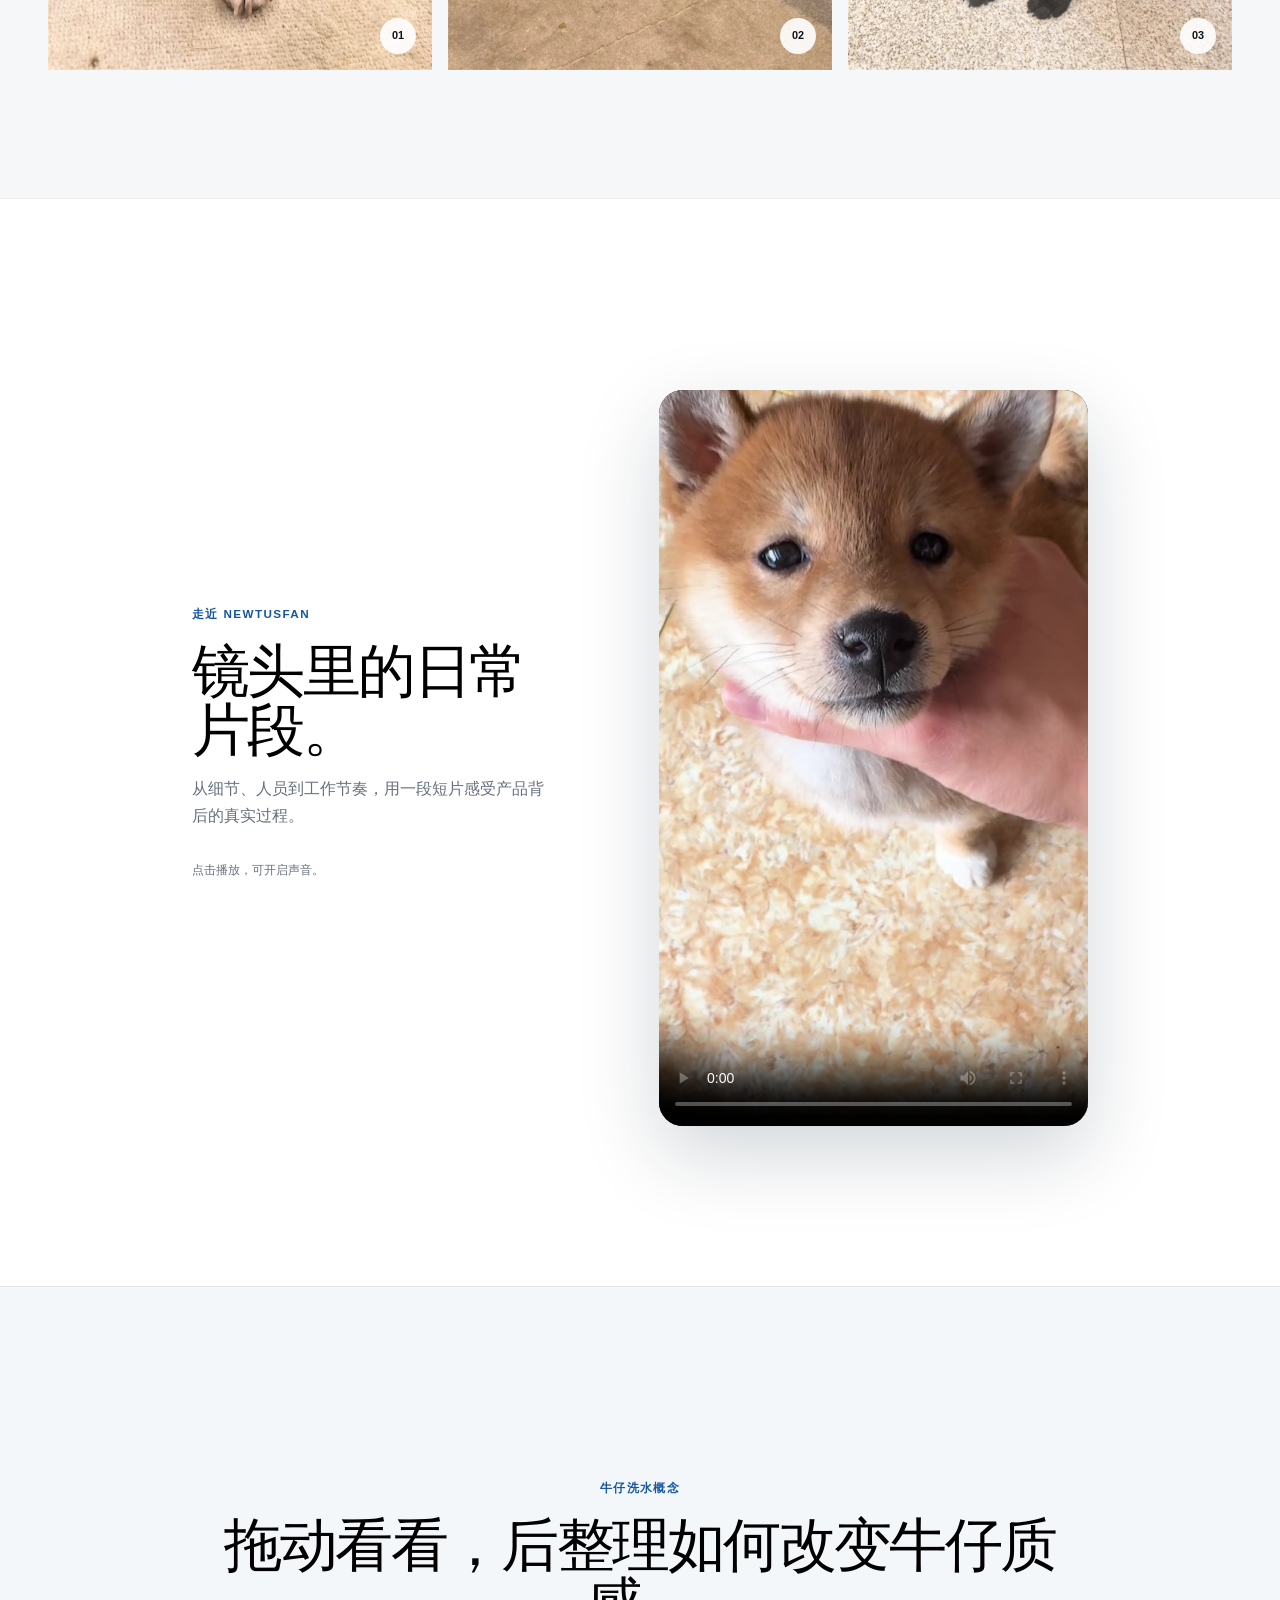
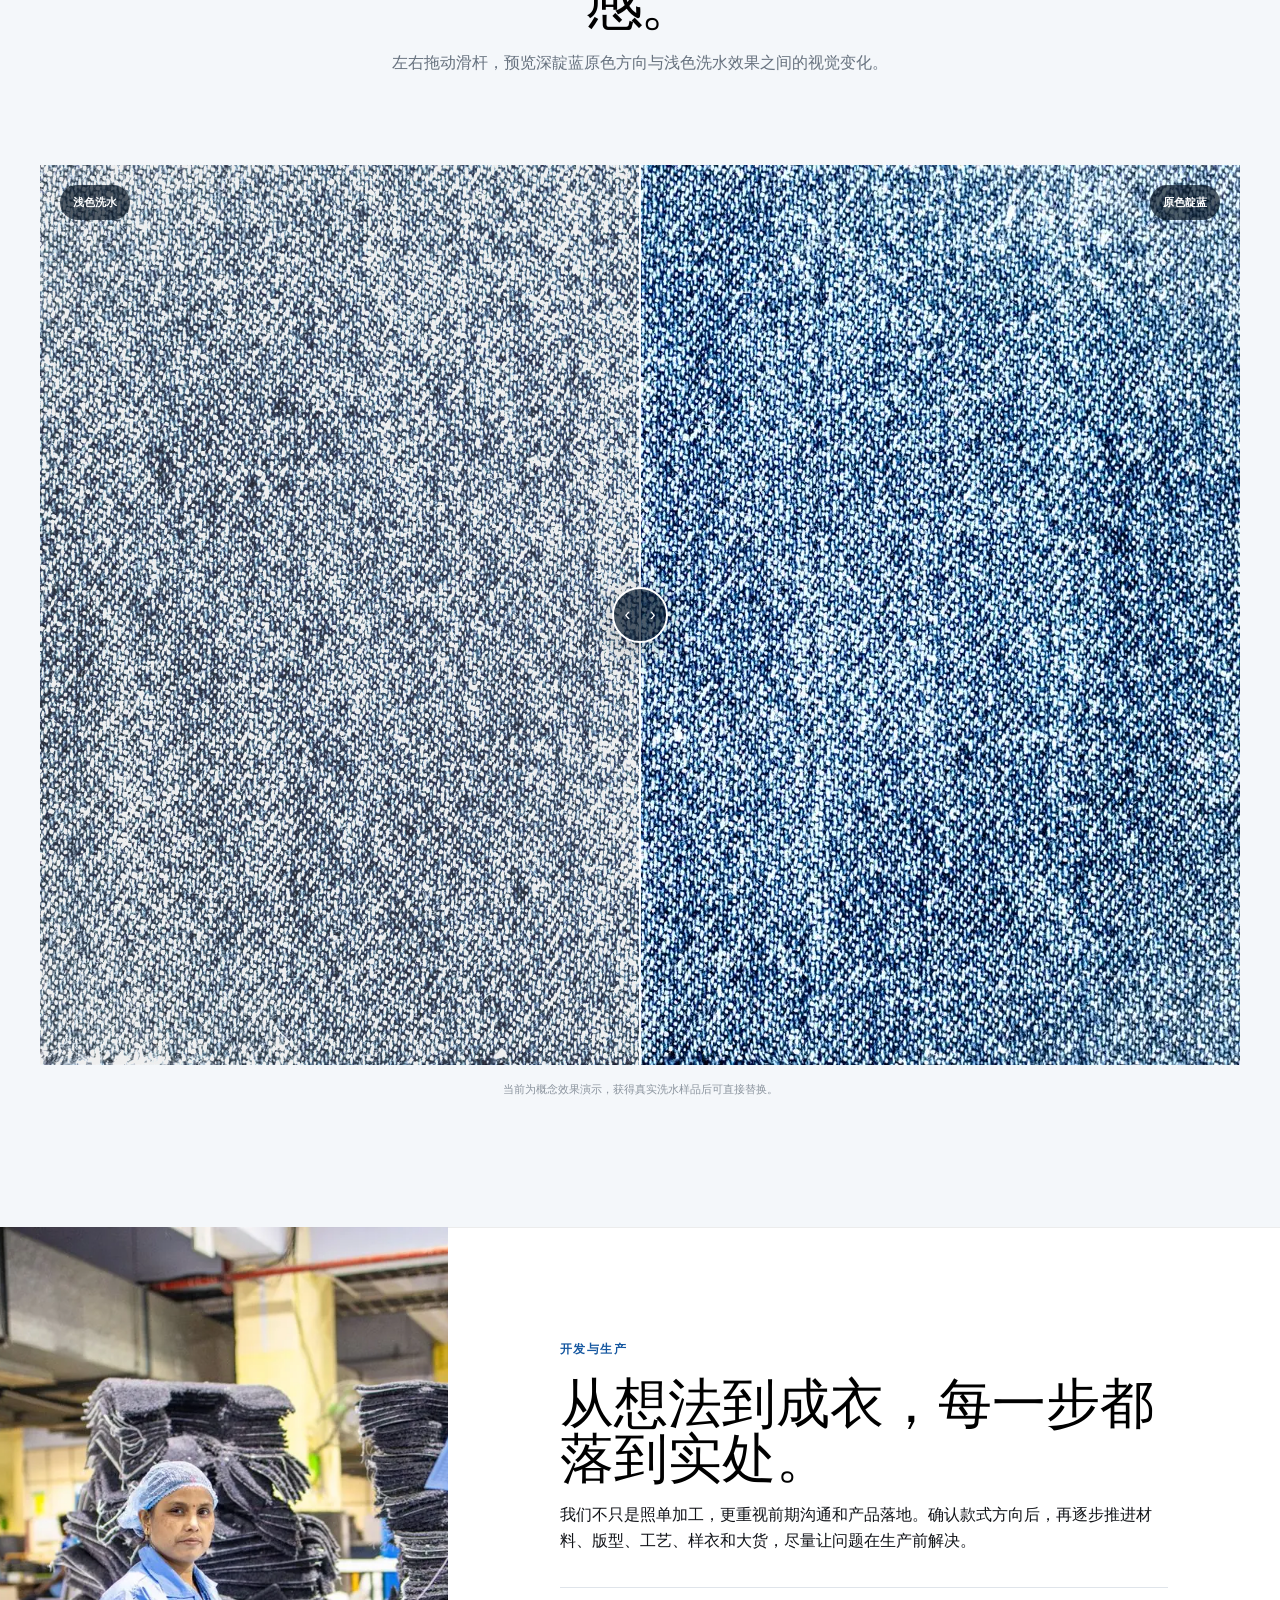
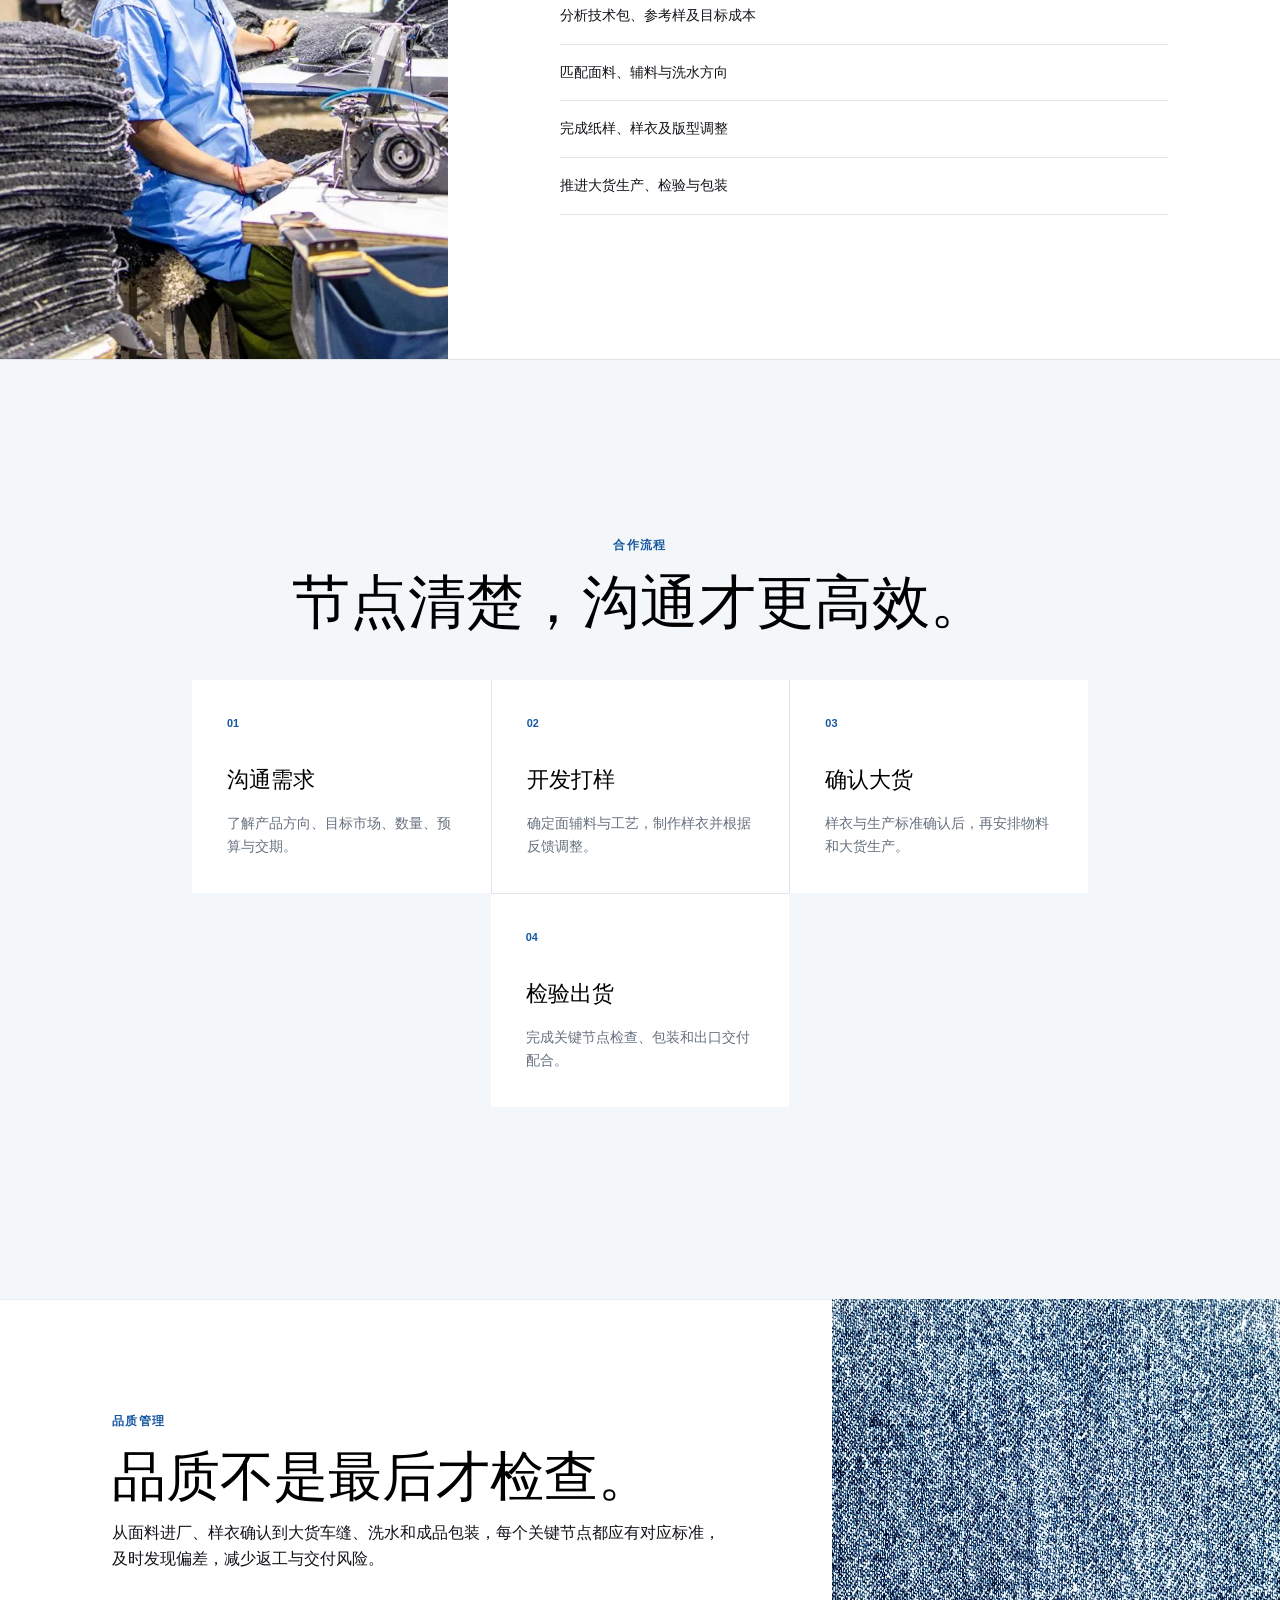
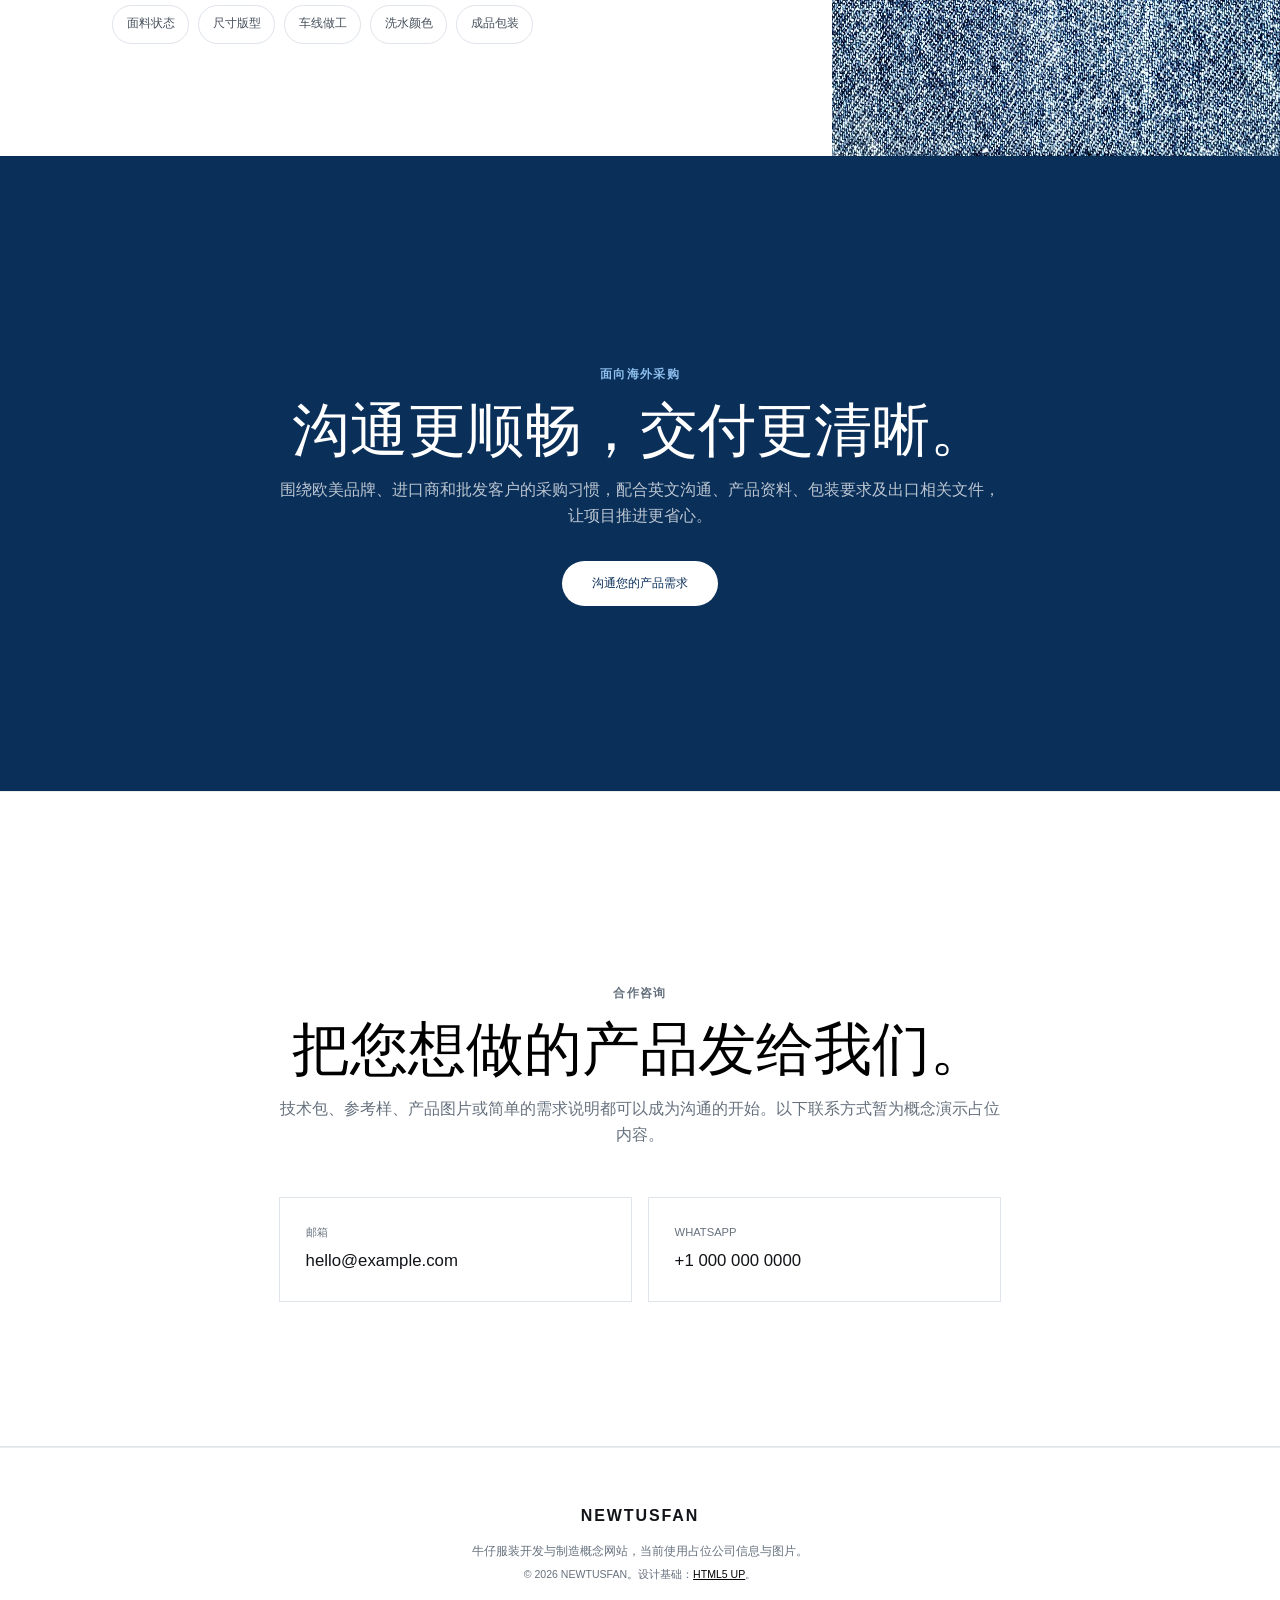
==== commit e7c75664: "Add floating contact sidebar" ====
--- a/zh/index.html
+++ b/zh/index.html
@@ -1,4 +1,4 @@
-<!DOCTYPE HTML>
+﻿<!DOCTYPE HTML>
 <!-- Story by HTML5 UP | html5up.net | CCA 3.0 license -->
 <html lang="zh-CN">
 	<head>
@@ -20,11 +20,15 @@
 			<div class="header-actions"><a class="language-switch" href="../" lang="en" aria-label="View English version">EN</a><a class="header-contact smooth-scroll" href="#contact">咨询合作</a></div>
 		</header>
 
-		<div class="floating-contact" aria-label="快捷联系">
-			<span class="demo-label">演示</span>
-			<a href="mailto:hello@example.com" aria-label="演示邮箱"><span class="icon solid fa-envelope"></span><span>邮箱</span></a>
-			<a href="https://wa.me/10000000000" target="_blank" rel="noopener" aria-label="演示 WhatsApp"><span class="icon brands fa-whatsapp"></span><span>WhatsApp</span></a>
-		</div>
+		<aside class="floating-contact" aria-label="快捷联系">
+			<div class="floating-contact-head">
+				<span class="demo-label">演示</span>
+				<p>快捷联系</p>
+				<strong>NEWTUSFAN</strong>
+			</div>
+			<a href="mailto:hello@example.com" aria-label="演示邮箱"><span class="icon solid fa-envelope"></span><span><small>邮箱</small><strong>hello@example.com</strong></span></a>
+			<a href="https://wa.me/10000000000" target="_blank" rel="noopener" aria-label="演示 WhatsApp"><span class="icon brands fa-whatsapp"></span><span><small>WhatsApp</small><strong>+1 000 000 0000</strong></span></a>
+		</aside>
 
 		<div id="wrapper" class="divided">
 			<section id="top" class="banner style1 orient-left content-align-left image-position-center fullscreen onload-image-fade-in onload-content-fade-right hero">
@@ -99,3 +103,4 @@
 		<script src="../assets/js/jquery.min.js"></script><script src="../assets/js/jquery.scrollex.min.js"></script><script src="../assets/js/jquery.scrolly.min.js"></script><script src="../assets/js/browser.min.js"></script><script src="../assets/js/breakpoints.min.js"></script><script src="../assets/js/util.js"></script><script src="../assets/js/main.js"></script><script src="../assets/js/custom.js?v=9"></script>
 	</body>
 </html>
+
--- a/assets/css/custom.css
+++ b/assets/css/custom.css
@@ -1,4 +1,4 @@
-:root {
+﻿:root {
 	--ink: #111318;
 	--muted: #66717e;
 	--line: #dfe4ea;
@@ -116,11 +116,99 @@
 .contact-links span { display: block; color: var(--muted); font-size: .7rem; text-transform: uppercase; letter-spacing: .12em; }
 .contact-links strong { display: block; margin-top: .35rem; color: var(--ink); font-size: 1.05rem; }
 
-.floating-contact { position: fixed; z-index: 9999; right: 1.25rem; bottom: 1.25rem; display: flex; flex-direction: column; overflow: hidden; border-radius: 1rem; background: rgba(255,255,255,.94); box-shadow: 0 12px 40px rgba(8,35,66,.16); backdrop-filter: blur(12px); }
-.floating-contact a { display: flex; align-items: center; gap: .65rem; min-width: 8.7rem; padding: .8rem 1rem; border: 0; color: var(--ink); font-size: .72rem; font-weight: 700; }
+.floating-contact {
+	position: fixed;
+	z-index: 9999;
+	right: 1.25rem;
+	top: 50%;
+	bottom: auto;
+	display: flex;
+	flex-direction: column;
+	width: min(16rem, calc(100vw - 2rem));
+	overflow: hidden;
+	border: 1px solid rgba(17,19,24,.08);
+	border-radius: 1.2rem;
+	background: rgba(255,255,255,.96);
+	box-shadow: 0 20px 60px rgba(8,35,66,.18);
+	backdrop-filter: blur(14px);
+	-webkit-backdrop-filter: blur(14px);
+	transform: translateY(-50%);
+}
+.floating-contact-head {
+	position: relative;
+	padding: 1rem 1rem .9rem;
+	background: linear-gradient(180deg, rgba(233,243,255,.88), rgba(255,255,255,.96));
+	border-bottom: 1px solid var(--line);
+}
+.floating-contact-head p {
+	margin: 0 0 .25rem;
+	color: var(--muted);
+	font-size: .64rem;
+	font-weight: 700;
+	letter-spacing: .14em;
+	text-transform: uppercase;
+}
+.floating-contact-head strong {
+	display: block;
+	color: var(--ink);
+	font-size: .95rem;
+	font-weight: 800;
+	letter-spacing: .12em;
+}
+.floating-contact a {
+	display: flex;
+	align-items: center;
+	gap: .75rem;
+	padding: .95rem 1rem;
+	border: 0;
+	color: var(--ink);
+	text-decoration: none;
+	transition: background .2s ease, transform .2s ease;
+}
+.floating-contact a:hover {
+	background: #f8fbff;
+	transform: translateX(-2px);
+}
 .floating-contact a + a { border-top: 1px solid var(--line); }
-.floating-contact .icon { color: var(--denim); }
-.demo-label { position: absolute; right: .5rem; top: .35rem; color: #9aa2ab; font-size: .52rem; letter-spacing: .1em; text-transform: uppercase; }
+.floating-contact .icon {
+	display: grid;
+	place-items: center;
+	flex: 0 0 2.5rem;
+	width: 2.5rem;
+	height: 2.5rem;
+	border-radius: 50%;
+	background: #eef5fd;
+	color: var(--denim);
+	font-size: .95rem;
+}
+.floating-contact a span:last-child {
+	display: flex;
+	flex-direction: column;
+	min-width: 0;
+}
+.floating-contact a small {
+	color: var(--muted);
+	font-size: .6rem;
+	font-weight: 700;
+	letter-spacing: .12em;
+	text-transform: uppercase;
+}
+.floating-contact a strong {
+	color: var(--ink);
+	font-size: .8rem;
+	font-weight: 700;
+	line-height: 1.35;
+	word-break: break-word;
+}
+.demo-label {
+	position: absolute;
+	right: 1rem;
+	top: .85rem;
+	color: #9aa2ab;
+	font-size: .5rem;
+	letter-spacing: .12em;
+	text-transform: uppercase;
+}
 .mobile-contact { display: none; }
 
 .site-footer { border-top: 1px solid var(--line); }
@@ -260,3 +348,4 @@
 	html { scroll-behavior: auto; }
 	*, *:before, *:after { animation-duration: .01ms !important; transition-duration: .01ms !important; }
 }
+
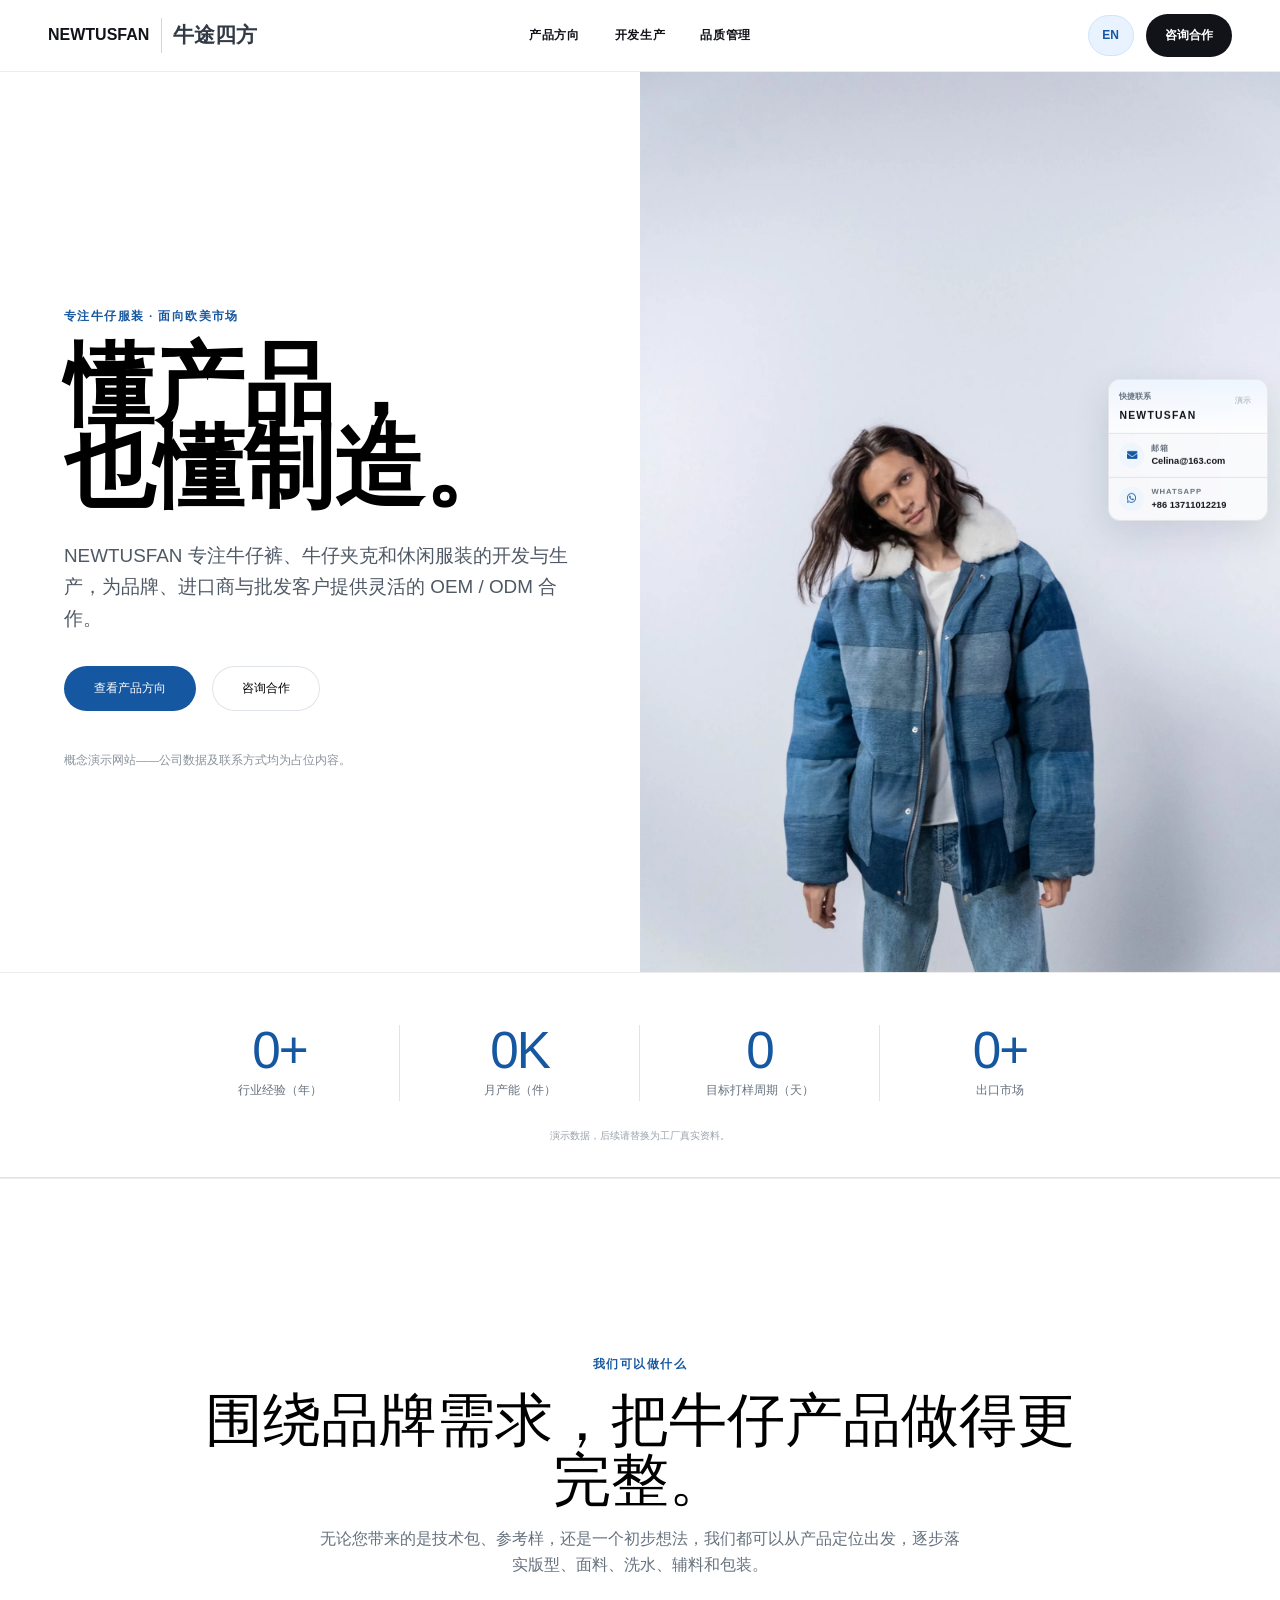
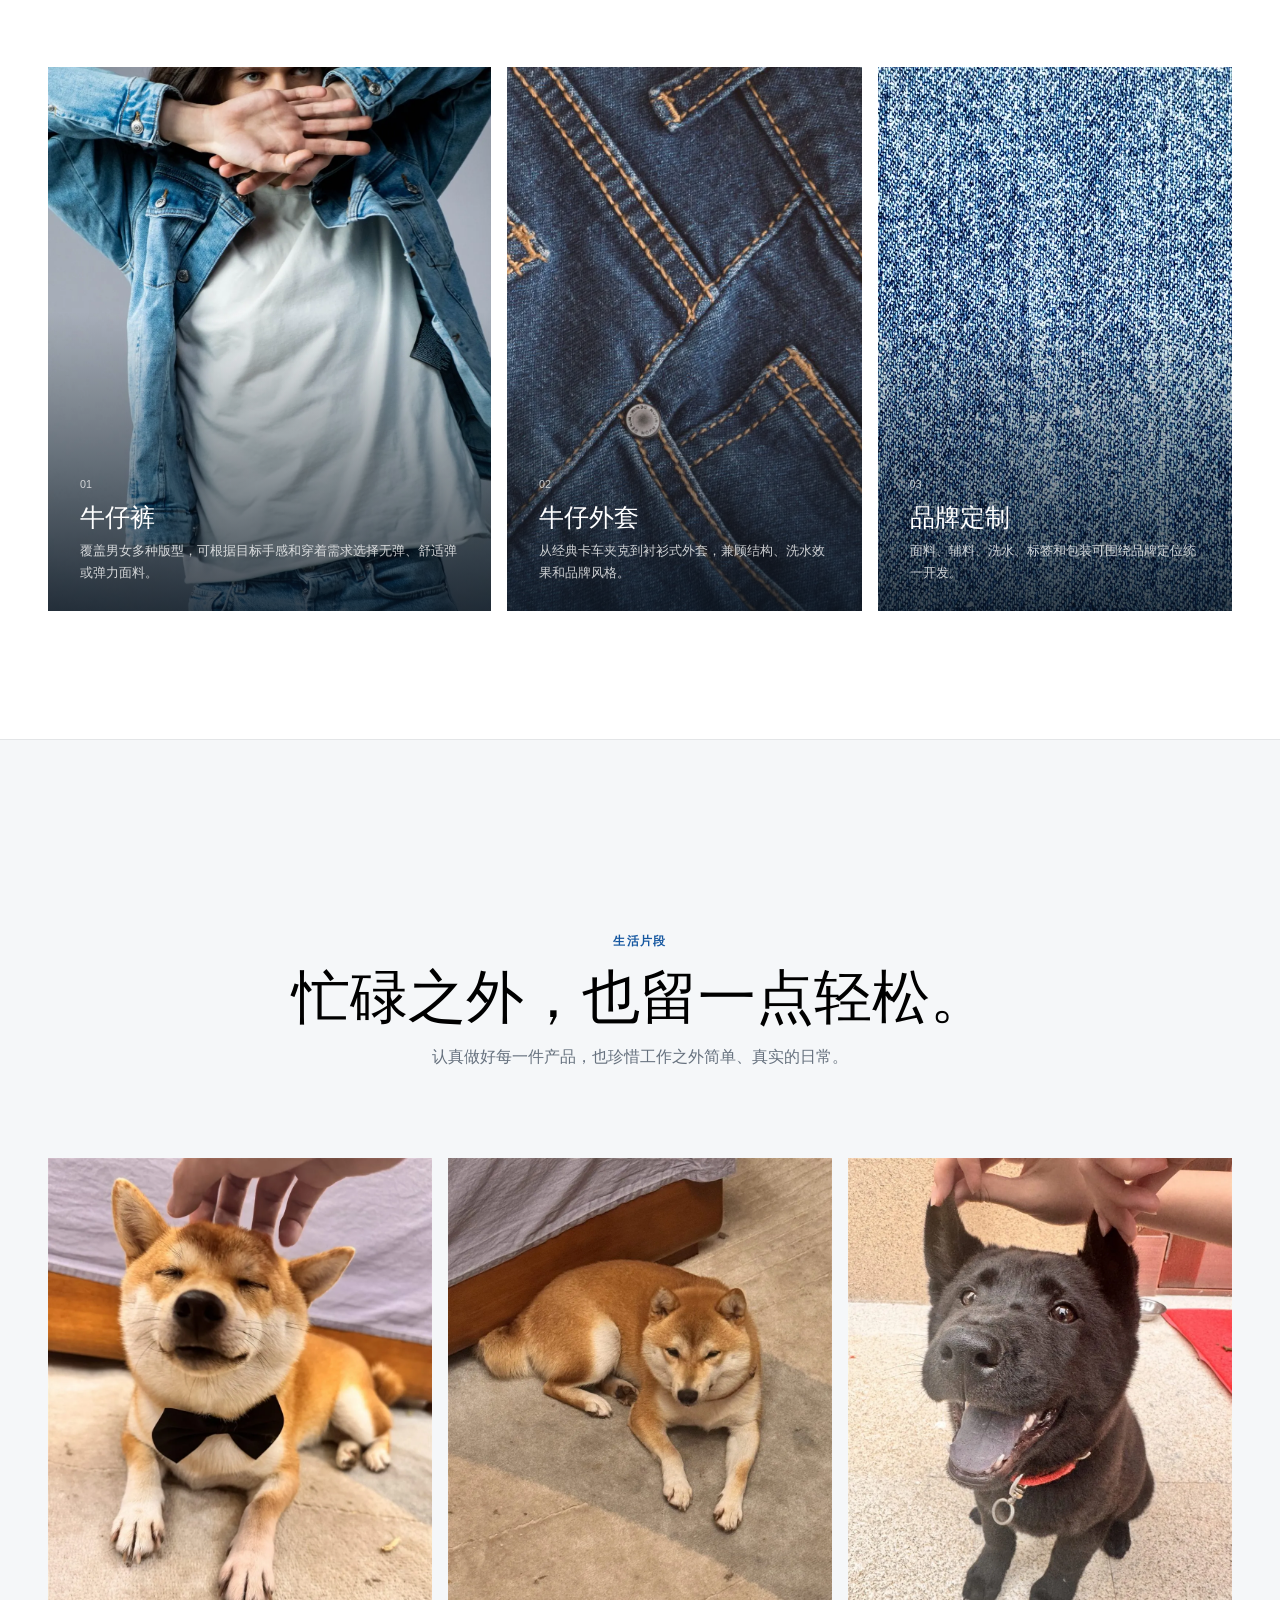
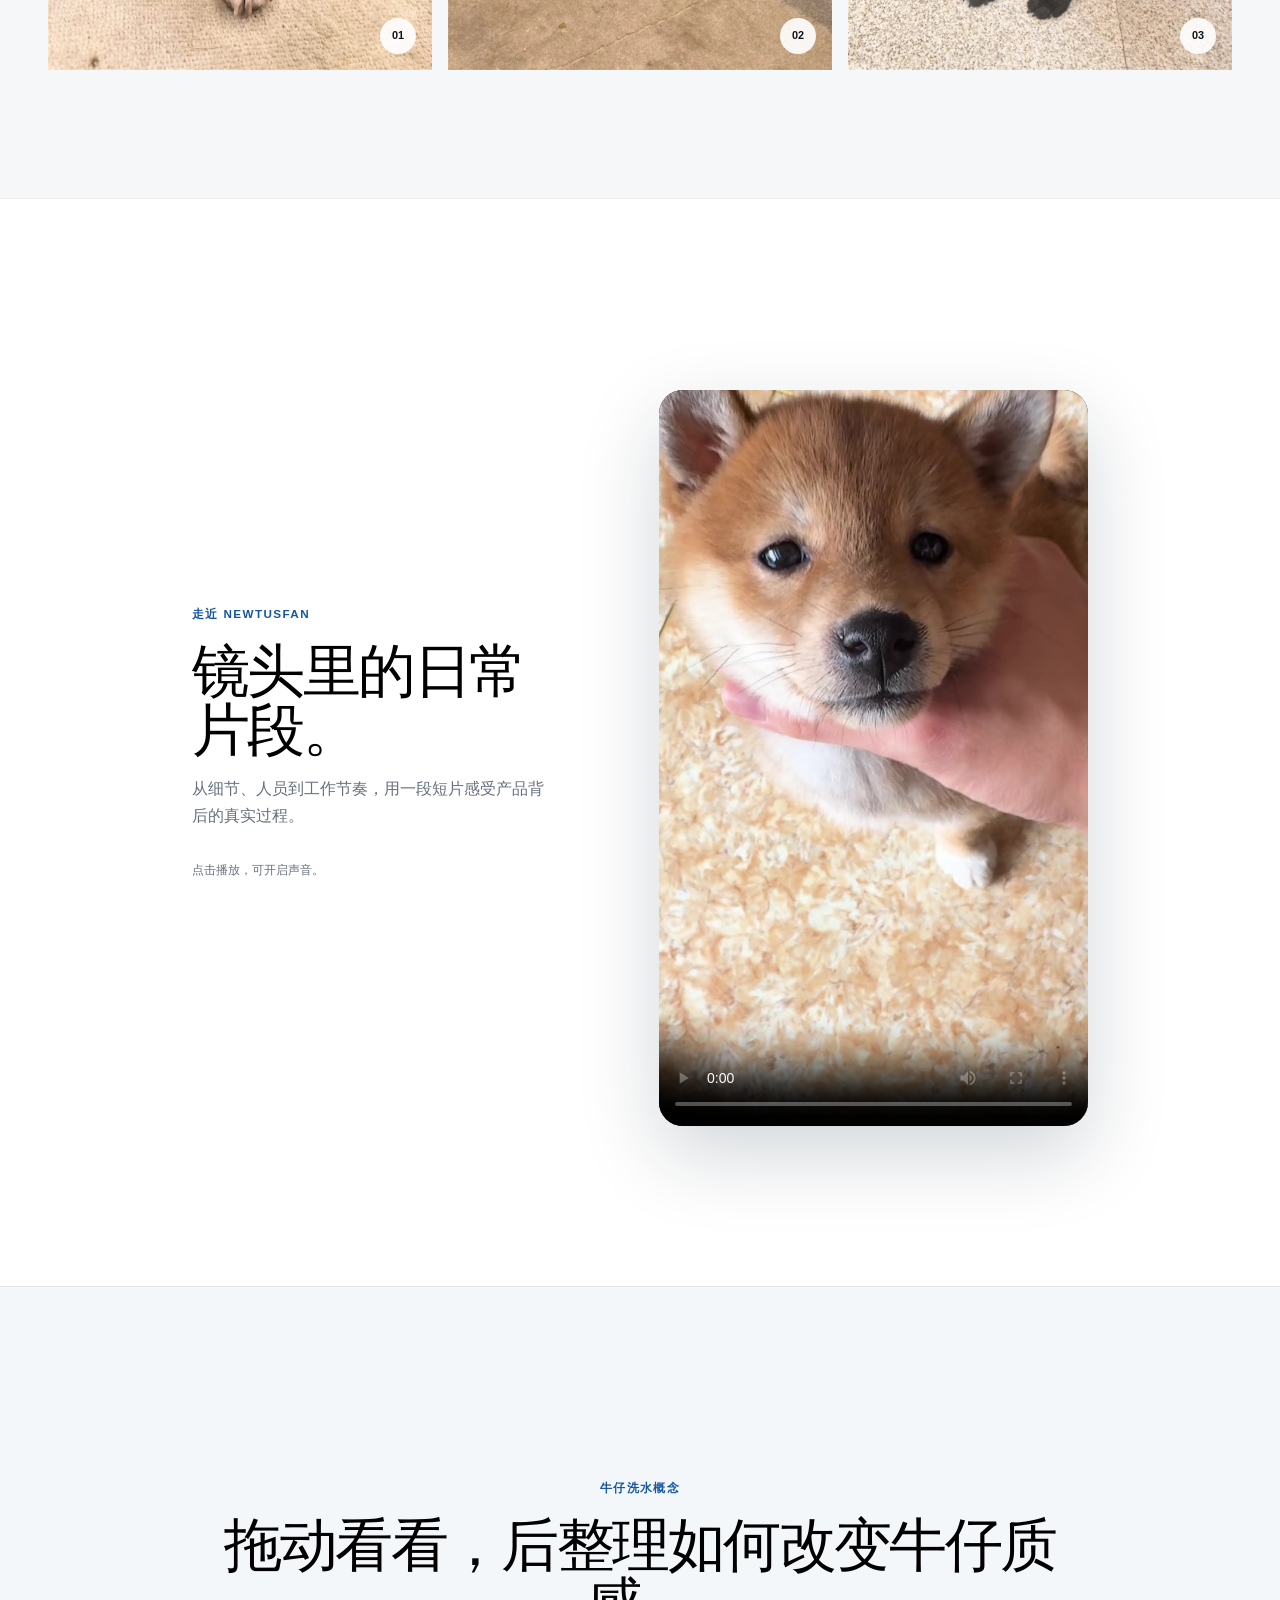
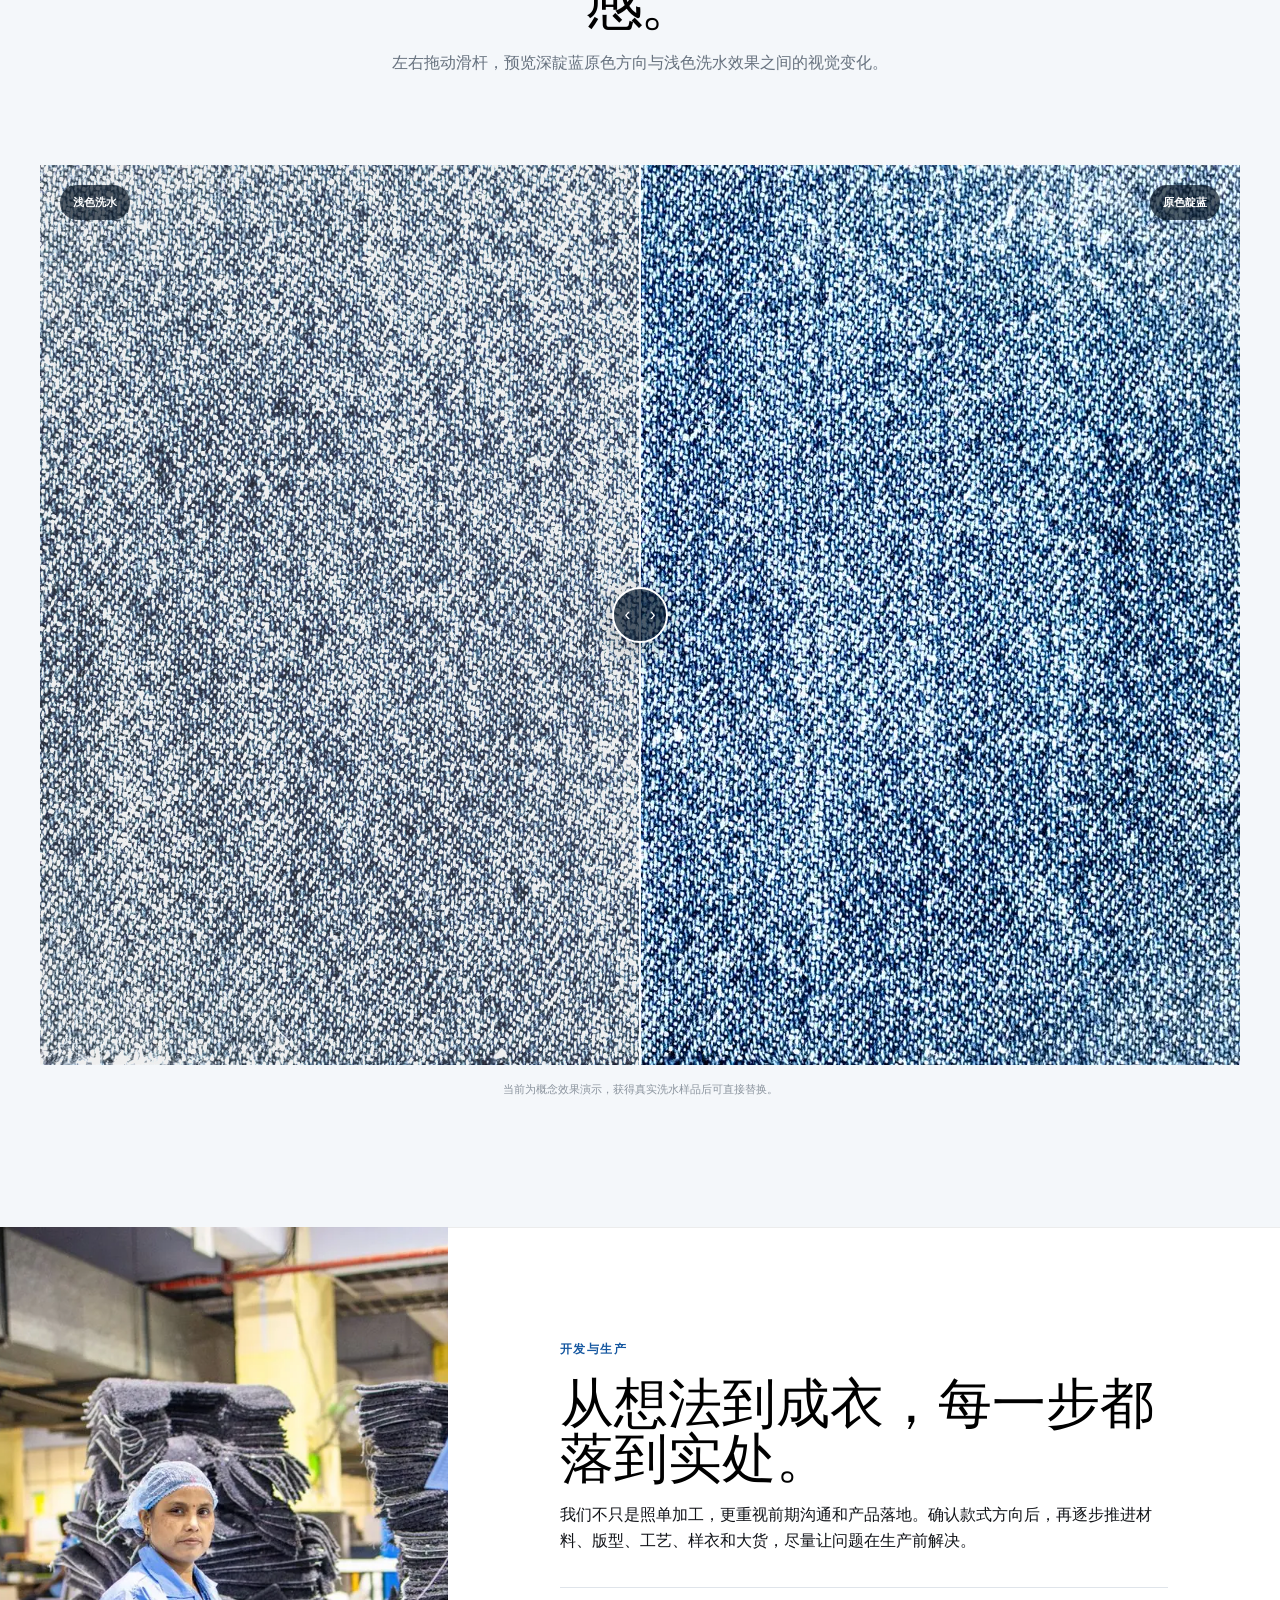
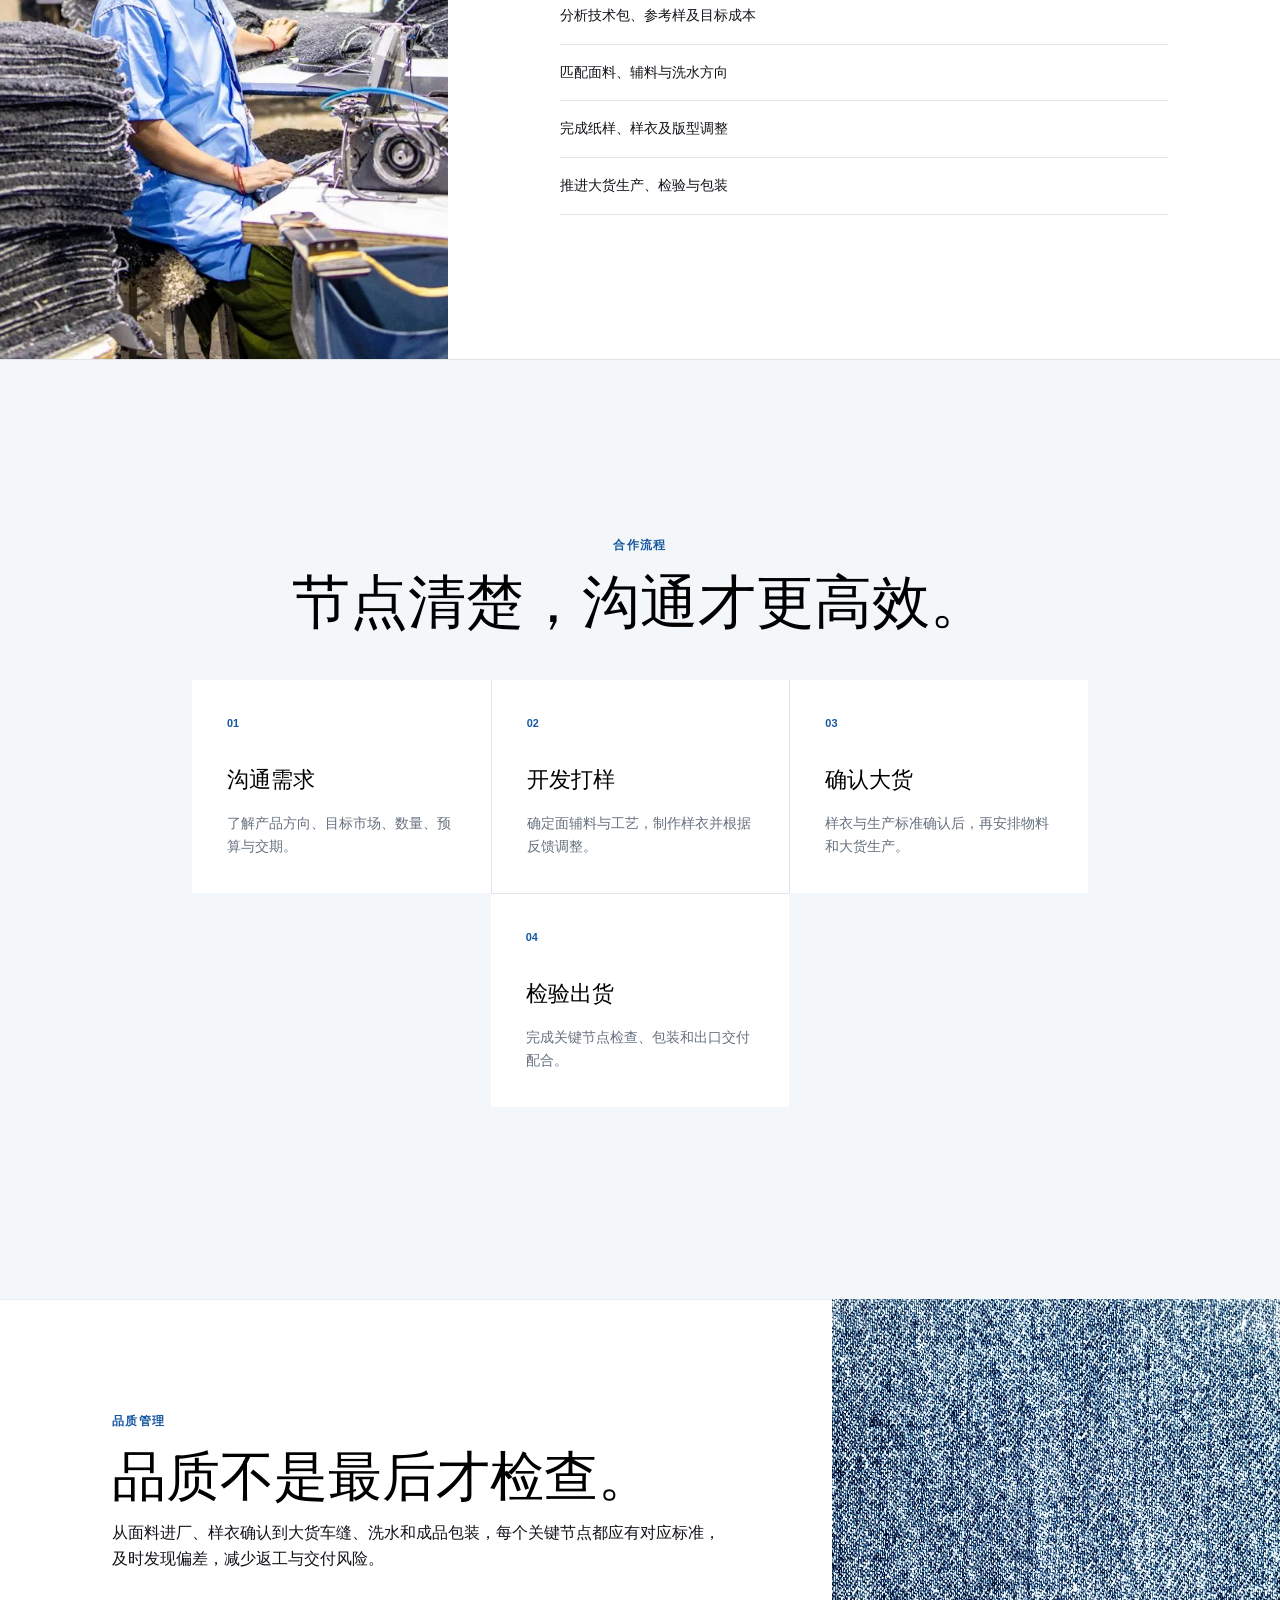
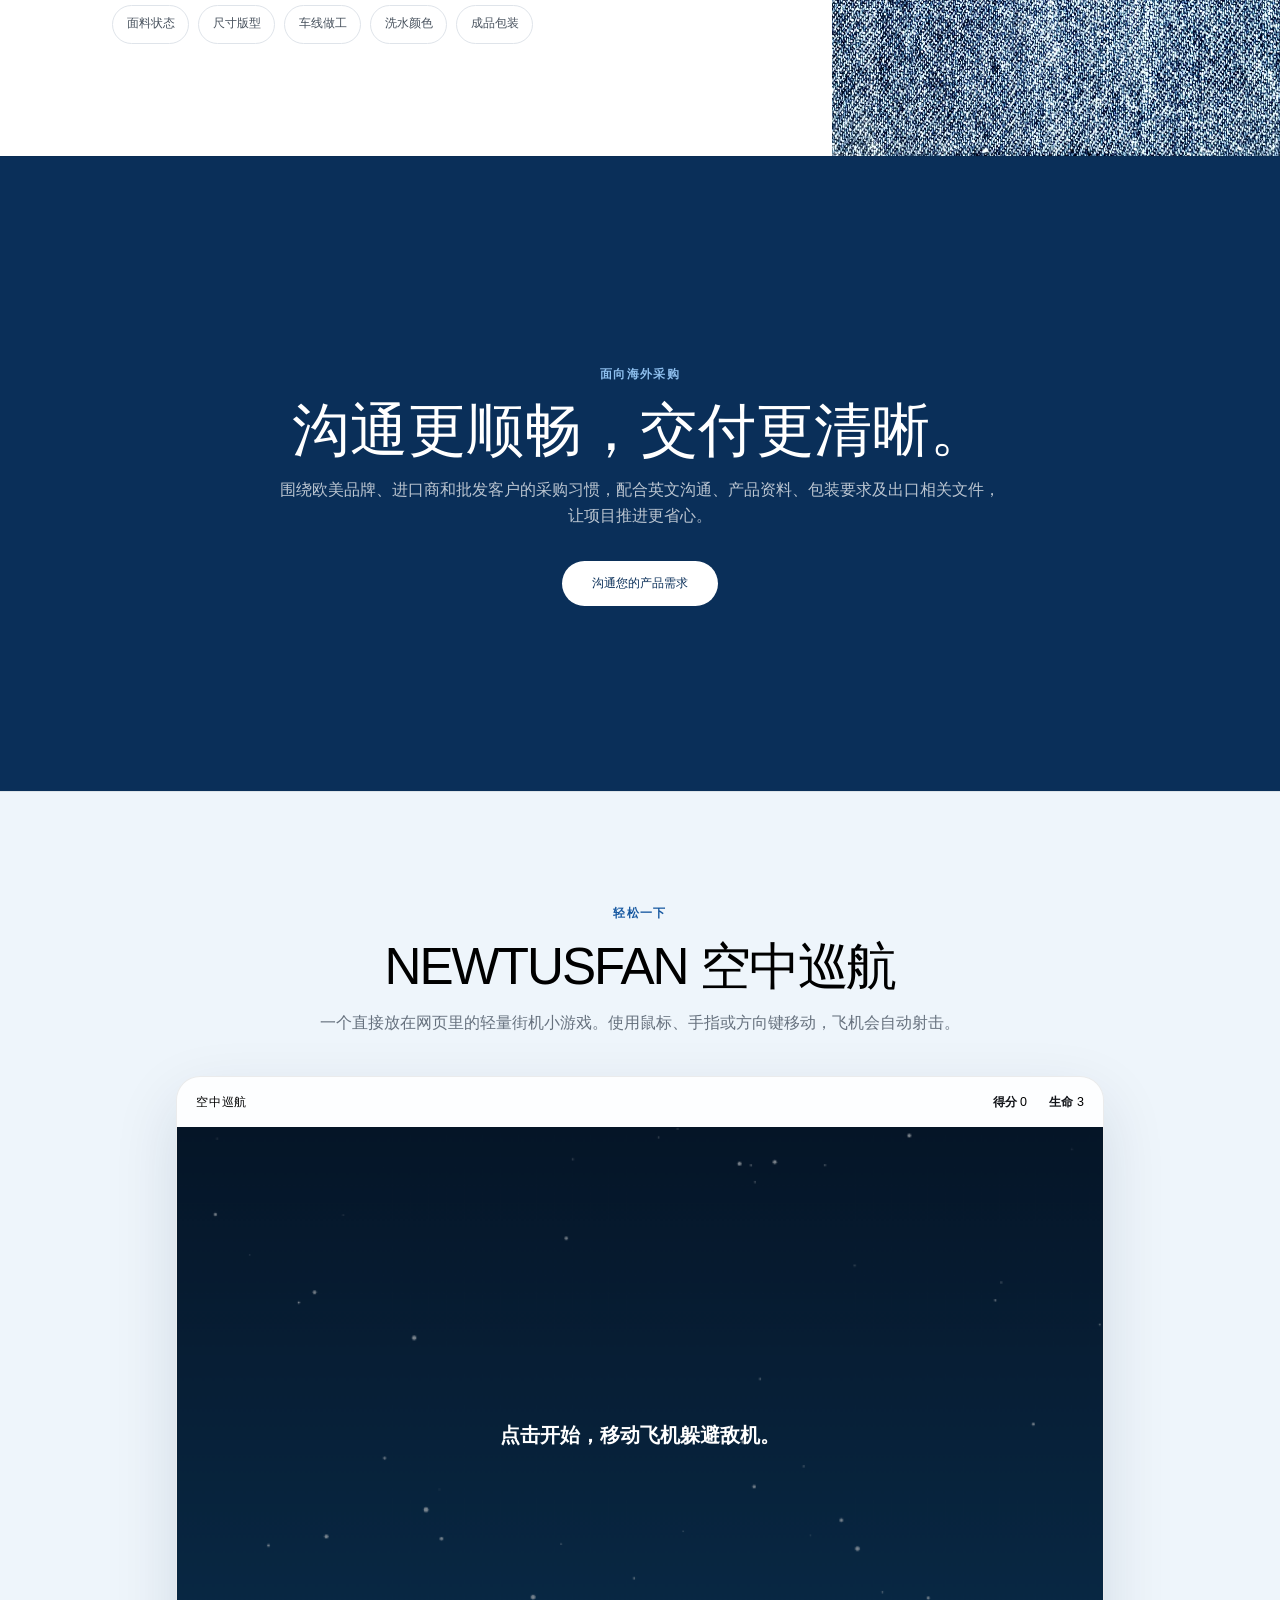
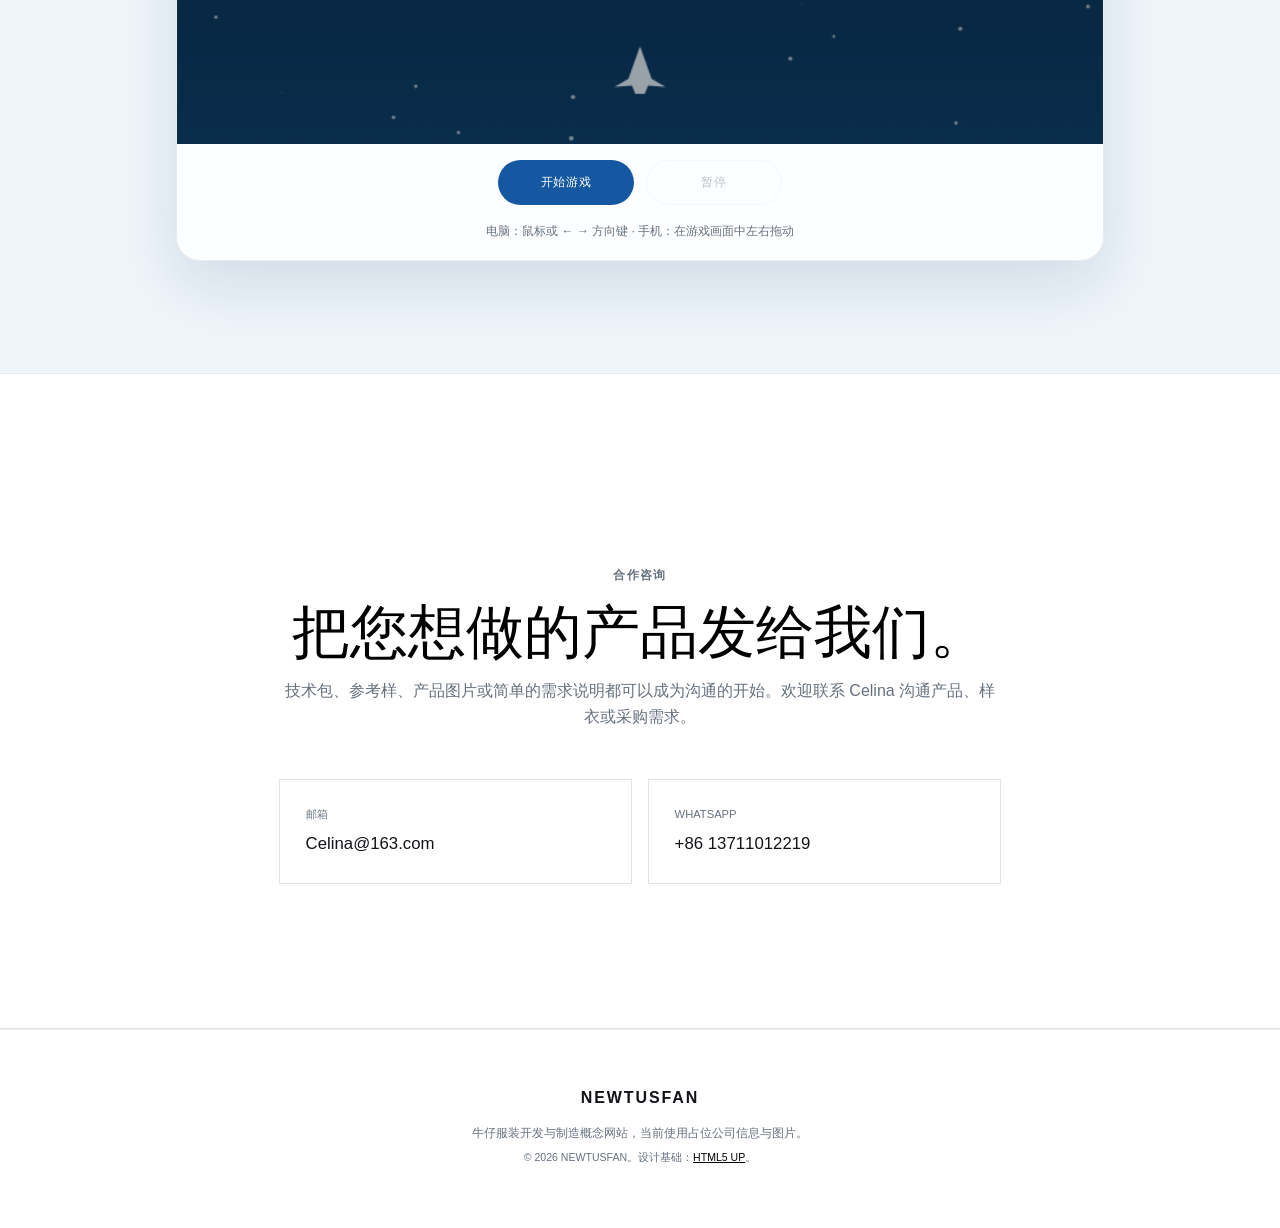
==== commit d794b831: "Add lightweight air patrol game" ====
--- a/zh/index.html
+++ b/zh/index.html
@@ -1,4 +1,4 @@
-﻿<!DOCTYPE HTML>
+<!DOCTYPE HTML>
 <!-- Story by HTML5 UP | html5up.net | CCA 3.0 license -->
 <html lang="zh-CN">
 	<head>
@@ -26,8 +26,8 @@
 				<p>快捷联系</p>
 				<strong>NEWTUSFAN</strong>
 			</div>
-			<a href="mailto:hello@example.com" aria-label="演示邮箱"><span class="icon solid fa-envelope"></span><span><small>邮箱</small><strong>hello@example.com</strong></span></a>
-			<a href="https://wa.me/10000000000" target="_blank" rel="noopener" aria-label="演示 WhatsApp"><span class="icon brands fa-whatsapp"></span><span><small>WhatsApp</small><strong>+1 000 000 0000</strong></span></a>
+			<a href="mailto:Celina@163.com" aria-label="发送邮件给 Celina"><span class="icon solid fa-envelope"></span><span><small>邮箱</small><strong>Celina@163.com</strong></span></a>
+			<a href="https://wa.me/8613711012219" target="_blank" rel="noopener" aria-label="通过 WhatsApp 联系 Celina"><span class="icon brands fa-whatsapp"></span><span><small>WhatsApp</small><strong>+86 13711012219</strong></span></a>
 		</aside>
 
 		<div id="wrapper" class="divided">
@@ -94,13 +94,22 @@
 
 			<section class="wrapper style1 align-center markets-section"><div class="inner narrow"><p class="eyebrow light">面向海外采购</p><h2>沟通更顺畅，交付更清晰。</h2><p>围绕欧美品牌、进口商和批发客户的采购习惯，配合英文沟通、产品资料、包装要求及出口相关文件，让项目推进更省心。</p><a href="#contact" class="button primary big smooth-scroll-middle">沟通您的产品需求</a></div></section>
 
-			<section id="contact" class="wrapper style1 align-center contact-section"><div class="inner narrow"><p class="eyebrow">合作咨询</p><h2>把您想做的产品发给我们。</h2><p>技术包、参考样、产品图片或简单的需求说明都可以成为沟通的开始。以下联系方式暂为概念演示占位内容。</p><div class="contact-links"><a href="mailto:hello@example.com"><span>邮箱</span><strong>hello@example.com</strong></a><a href="https://wa.me/10000000000" target="_blank" rel="noopener"><span>WhatsApp</span><strong>+1 000 000 0000</strong></a></div></div></section>
+			<section id="game" class="wrapper style1 align-center air-game-section">
+				<div class="air-game-intro"><p class="eyebrow">轻松一下</p><h2>NEWTUSFAN 空中巡航</h2><p>一个直接放在网页里的轻量街机小游戏。使用鼠标、手指或方向键移动，飞机会自动射击。</p></div>
+				<div class="air-game-shell" data-air-game data-lang="zh">
+					<div class="air-game-hud"><strong>空中巡航</strong><div class="air-game-stats"><span>得分 <b data-game-score>0</b></span><span>生命 <b data-game-lives>3</b></span></div></div>
+					<div class="air-game-stage"><canvas width="720" height="480" tabindex="0" aria-label="空中巡航游戏区域"></canvas><div class="air-game-message" data-game-message></div></div>
+					<div class="air-game-controls"><button class="button primary" type="button" data-game-start>开始游戏</button><button class="button" type="button" data-game-pause>暂停</button></div>
+					<p class="air-game-help">电脑：鼠标或 ← → 方向键 · 手机：在游戏画面中左右拖动</p>
+				</div>
+			</section>
+			<section id="contact" class="wrapper style1 align-center contact-section"><div class="inner narrow"><p class="eyebrow">合作咨询</p><h2>把您想做的产品发给我们。</h2><p>技术包、参考样、产品图片或简单的需求说明都可以成为沟通的开始。欢迎联系 Celina 沟通产品、样衣或采购需求。</p><div class="contact-links"><a href="mailto:Celina@163.com"><span>邮箱</span><strong>Celina@163.com</strong></a><a href="https://wa.me/8613711012219" target="_blank" rel="noopener"><span>WhatsApp</span><strong>+86 13711012219</strong></a></div></div></section>
 
 			<footer class="wrapper style1 align-center site-footer"><div class="inner"><div class="footer-brand">NEWTUSFAN</div><p>牛仔服装开发与制造概念网站，当前使用占位公司信息与图片。</p><p class="copyright">&copy; <span id="year">2026</span> NEWTUSFAN。设计基础：<a href="https://html5up.net">HTML5 UP</a>。</p></div></footer>
 		</div>
 
 		<a class="mobile-contact smooth-scroll" href="#contact"><span class="icon solid fa-comment"></span> 咨询合作</a>
-		<script src="../assets/js/jquery.min.js"></script><script src="../assets/js/jquery.scrollex.min.js"></script><script src="../assets/js/jquery.scrolly.min.js"></script><script src="../assets/js/browser.min.js"></script><script src="../assets/js/breakpoints.min.js"></script><script src="../assets/js/util.js"></script><script src="../assets/js/main.js"></script><script src="../assets/js/custom.js?v=9"></script>
+		<script src="../assets/js/jquery.min.js"></script><script src="../assets/js/jquery.scrollex.min.js"></script><script src="../assets/js/jquery.scrolly.min.js"></script><script src="../assets/js/browser.min.js"></script><script src="../assets/js/breakpoints.min.js"></script><script src="../assets/js/util.js"></script><script src="../assets/js/main.js"></script><script src="../assets/js/custom.js?v=10"></script><script src="../assets/js/air-game.js?v=1"></script>
 	</body>
 </html>
 
--- a/assets/css/custom.css
+++ b/assets/css/custom.css
@@ -1,4 +1,4 @@
-﻿:root {
+:root {
 	--ink: #111318;
 	--muted: #66717e;
 	--line: #dfe4ea;
@@ -119,31 +119,31 @@
 .floating-contact {
 	position: fixed;
 	z-index: 9999;
-	right: 1.25rem;
+	right: .75rem;
 	top: 50%;
 	bottom: auto;
 	display: flex;
 	flex-direction: column;
-	width: min(16rem, calc(100vw - 2rem));
+	width: min(10rem, calc(100vw - 1.5rem));
 	overflow: hidden;
 	border: 1px solid rgba(17,19,24,.08);
-	border-radius: 1.2rem;
-	background: rgba(255,255,255,.96);
-	box-shadow: 0 20px 60px rgba(8,35,66,.18);
-	backdrop-filter: blur(14px);
-	-webkit-backdrop-filter: blur(14px);
+	border-radius: .75rem;
+	background: rgba(255,255,255,.76);
+	box-shadow: 0 12px 36px rgba(8,35,66,.12);
+	backdrop-filter: blur(9px);
+	-webkit-backdrop-filter: blur(9px);
 	transform: translateY(-50%);
 }
 .floating-contact-head {
 	position: relative;
-	padding: 1rem 1rem .9rem;
-	background: linear-gradient(180deg, rgba(233,243,255,.88), rgba(255,255,255,.96));
+	padding: .6rem .65rem .55rem;
+	background: linear-gradient(180deg, rgba(233,243,255,.68), rgba(255,255,255,.72));
 	border-bottom: 1px solid var(--line);
 }
 .floating-contact-head p {
 	margin: 0 0 .25rem;
 	color: var(--muted);
-	font-size: .64rem;
+	font-size: .5rem;
 	font-weight: 700;
 	letter-spacing: .14em;
 	text-transform: uppercase;
@@ -151,15 +151,15 @@
 .floating-contact-head strong {
 	display: block;
 	color: var(--ink);
-	font-size: .95rem;
+	font-size: .65rem;
 	font-weight: 800;
 	letter-spacing: .12em;
 }
 .floating-contact a {
 	display: flex;
 	align-items: center;
-	gap: .75rem;
-	padding: .95rem 1rem;
+	gap: .45rem;
+	padding: .55rem .65rem;
 	border: 0;
 	color: var(--ink);
 	text-decoration: none;
@@ -173,13 +173,13 @@
 .floating-contact .icon {
 	display: grid;
 	place-items: center;
-	flex: 0 0 2.5rem;
-	width: 2.5rem;
-	height: 2.5rem;
+	flex: 0 0 1.55rem;
+	width: 1.55rem;
+	height: 1.55rem;
 	border-radius: 50%;
 	background: #eef5fd;
 	color: var(--denim);
-	font-size: .95rem;
+	font-size: .65rem;
 }
 .floating-contact a span:last-child {
 	display: flex;
@@ -188,14 +188,14 @@
 }
 .floating-contact a small {
 	color: var(--muted);
-	font-size: .6rem;
+	font-size: .48rem;
 	font-weight: 700;
 	letter-spacing: .12em;
 	text-transform: uppercase;
 }
 .floating-contact a strong {
 	color: var(--ink);
-	font-size: .8rem;
+	font-size: .58rem;
 	font-weight: 700;
 	line-height: 1.35;
 	word-break: break-word;
@@ -349,3 +349,28 @@
 	*, *:before, *:after { animation-duration: .01ms !important; transition-duration: .01ms !important; }
 }
 
+
+/* Lightweight arcade game */
+.air-game-section { padding: 7rem 2rem; background: #eef5fb; }
+.air-game-intro { max-width: 48rem; margin: 0 auto 2.5rem; }
+.air-game-intro h2 { margin-bottom: 1rem; font-size: clamp(2.2rem, 4vw, 4.2rem); line-height: 1.04; letter-spacing: -.04em; }
+.air-game-intro p:last-child { color: var(--muted); }
+.air-game-shell { width: min(100%, 58rem); margin: 0 auto; overflow: hidden; border: 1px solid rgba(17,19,24,.08); border-radius: 1.5rem; background: rgba(255,255,255,.86); box-shadow: 0 24px 65px rgba(8,35,66,.12); }
+.air-game-hud { display: flex; align-items: center; justify-content: space-between; gap: 1rem; padding: .9rem 1.2rem; color: var(--ink); font-size: .78rem; font-weight: 800; letter-spacing: .06em; text-transform: uppercase; }
+.air-game-stats { display: flex; gap: 1.4rem; }
+.air-game-stage { position: relative; aspect-ratio: 3 / 2; background: #07182d; }
+.air-game-stage canvas { display: block; width: 100%; height: 100%; cursor: crosshair; touch-action: none; }
+.air-game-message { position: absolute; inset: 0; display: grid; place-items: center; padding: 2rem; background: rgba(4,16,31,.38); color: #fff; font-size: clamp(.95rem, 2vw, 1.25rem); font-weight: 800; text-align: center; pointer-events: none; transition: opacity .2s ease; }
+.air-game-message.is-hidden { opacity: 0; }
+.air-game-controls { display: flex; justify-content: center; gap: .75rem; padding: 1rem; }
+.air-game-controls button { min-width: 8.5rem; margin: 0; }
+.air-game-help { margin: 0; padding: 0 1rem 1.2rem; color: var(--muted); font-size: .76rem; text-align: center; }
+@media screen and (max-width: 736px) {
+  .air-game-section { padding: 4.5rem .8rem; }
+  .air-game-shell { border-radius: 1rem; }
+  .air-game-hud { padding: .7rem .85rem; font-size: .66rem; }
+  .air-game-stats { gap: .8rem; }
+  .air-game-controls { padding: .8rem; }
+  .air-game-controls button { min-width: 0; flex: 1; padding: 0 .8rem; font-size: .7rem; }
+  .air-game-help { font-size: .68rem; }
+}
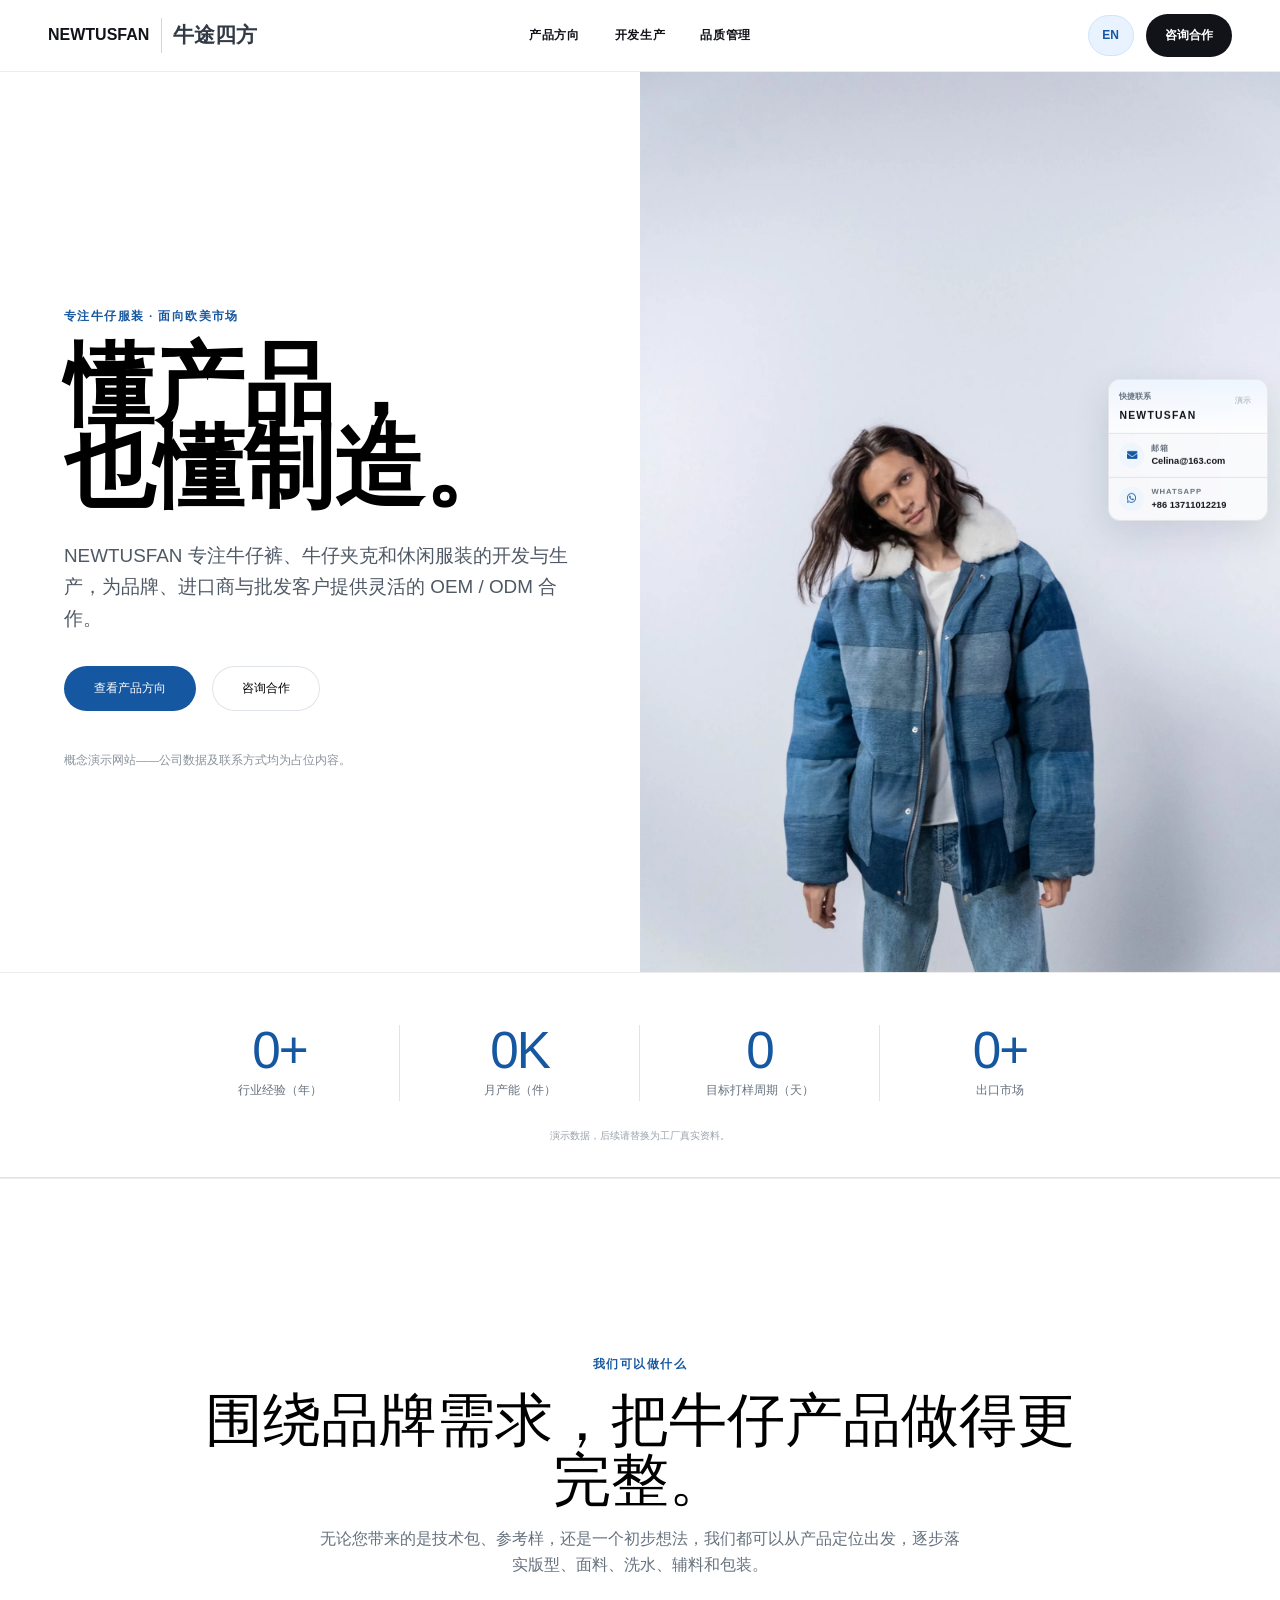
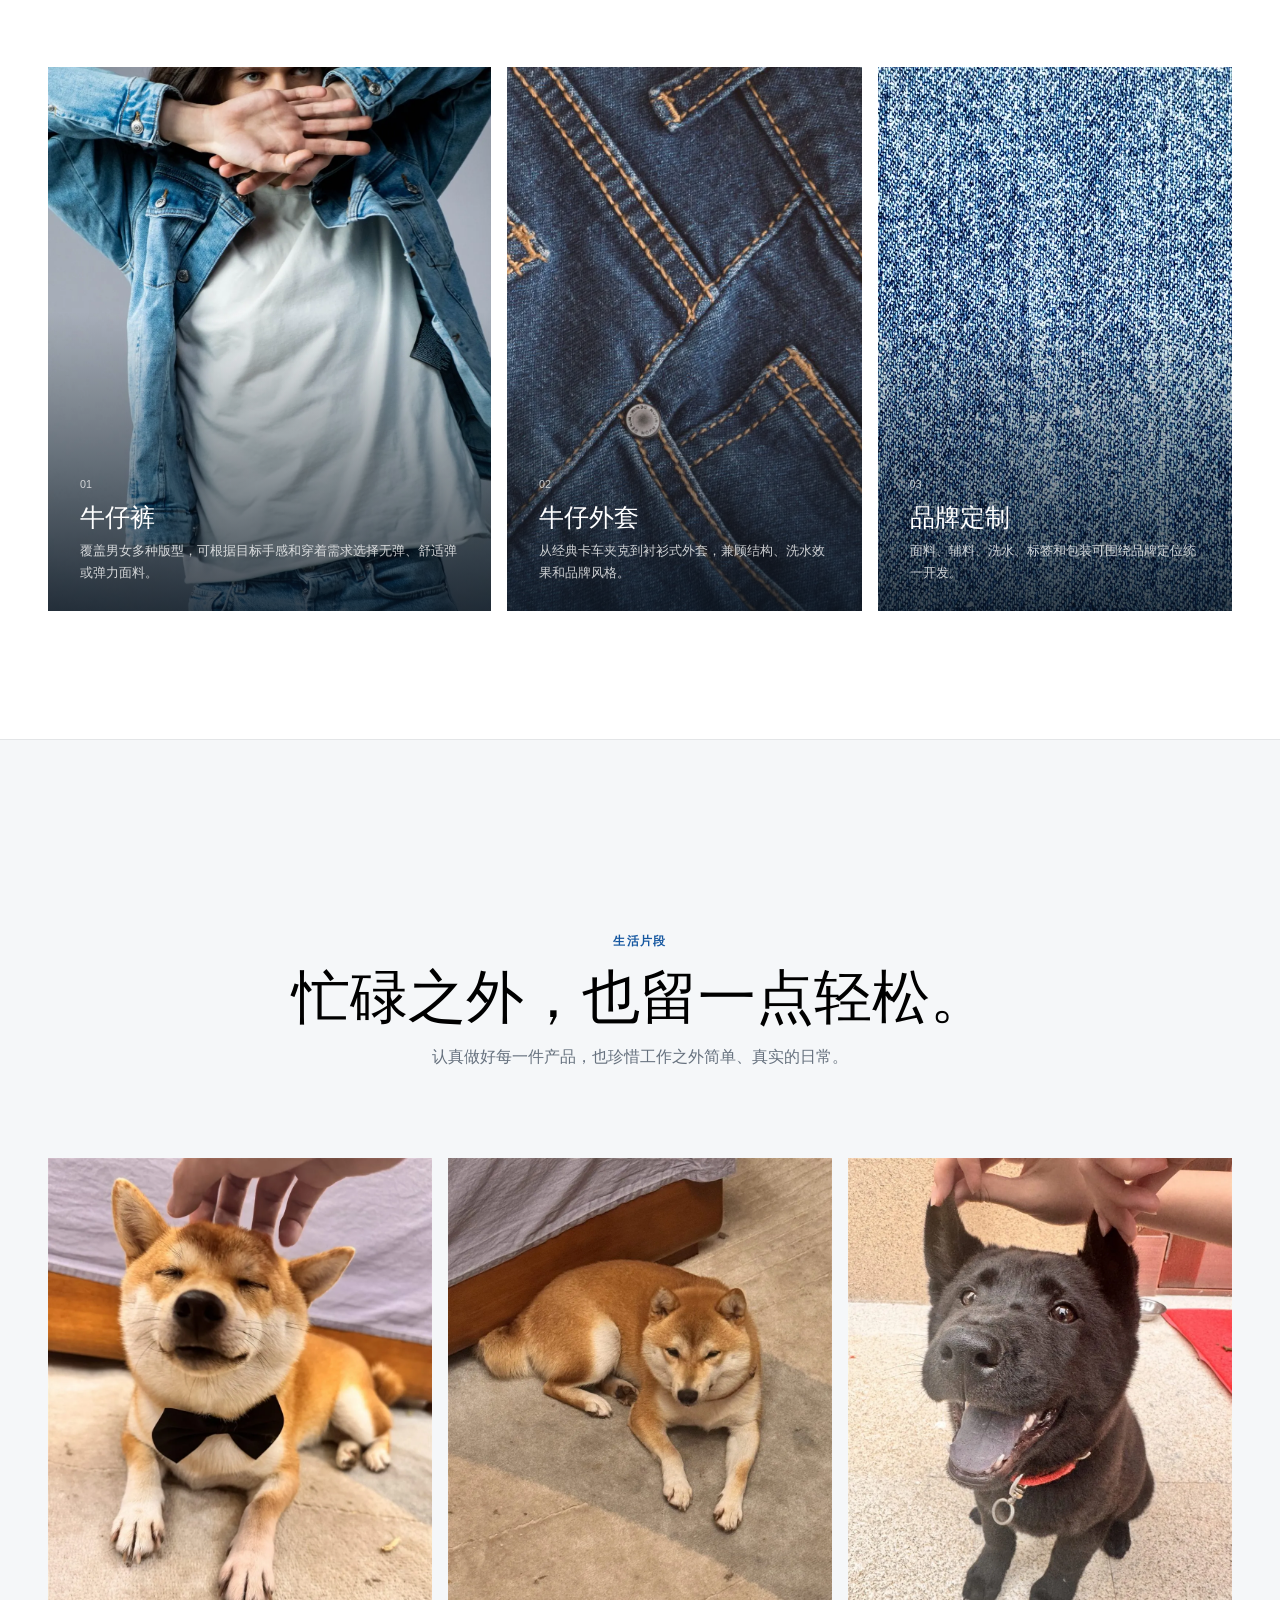
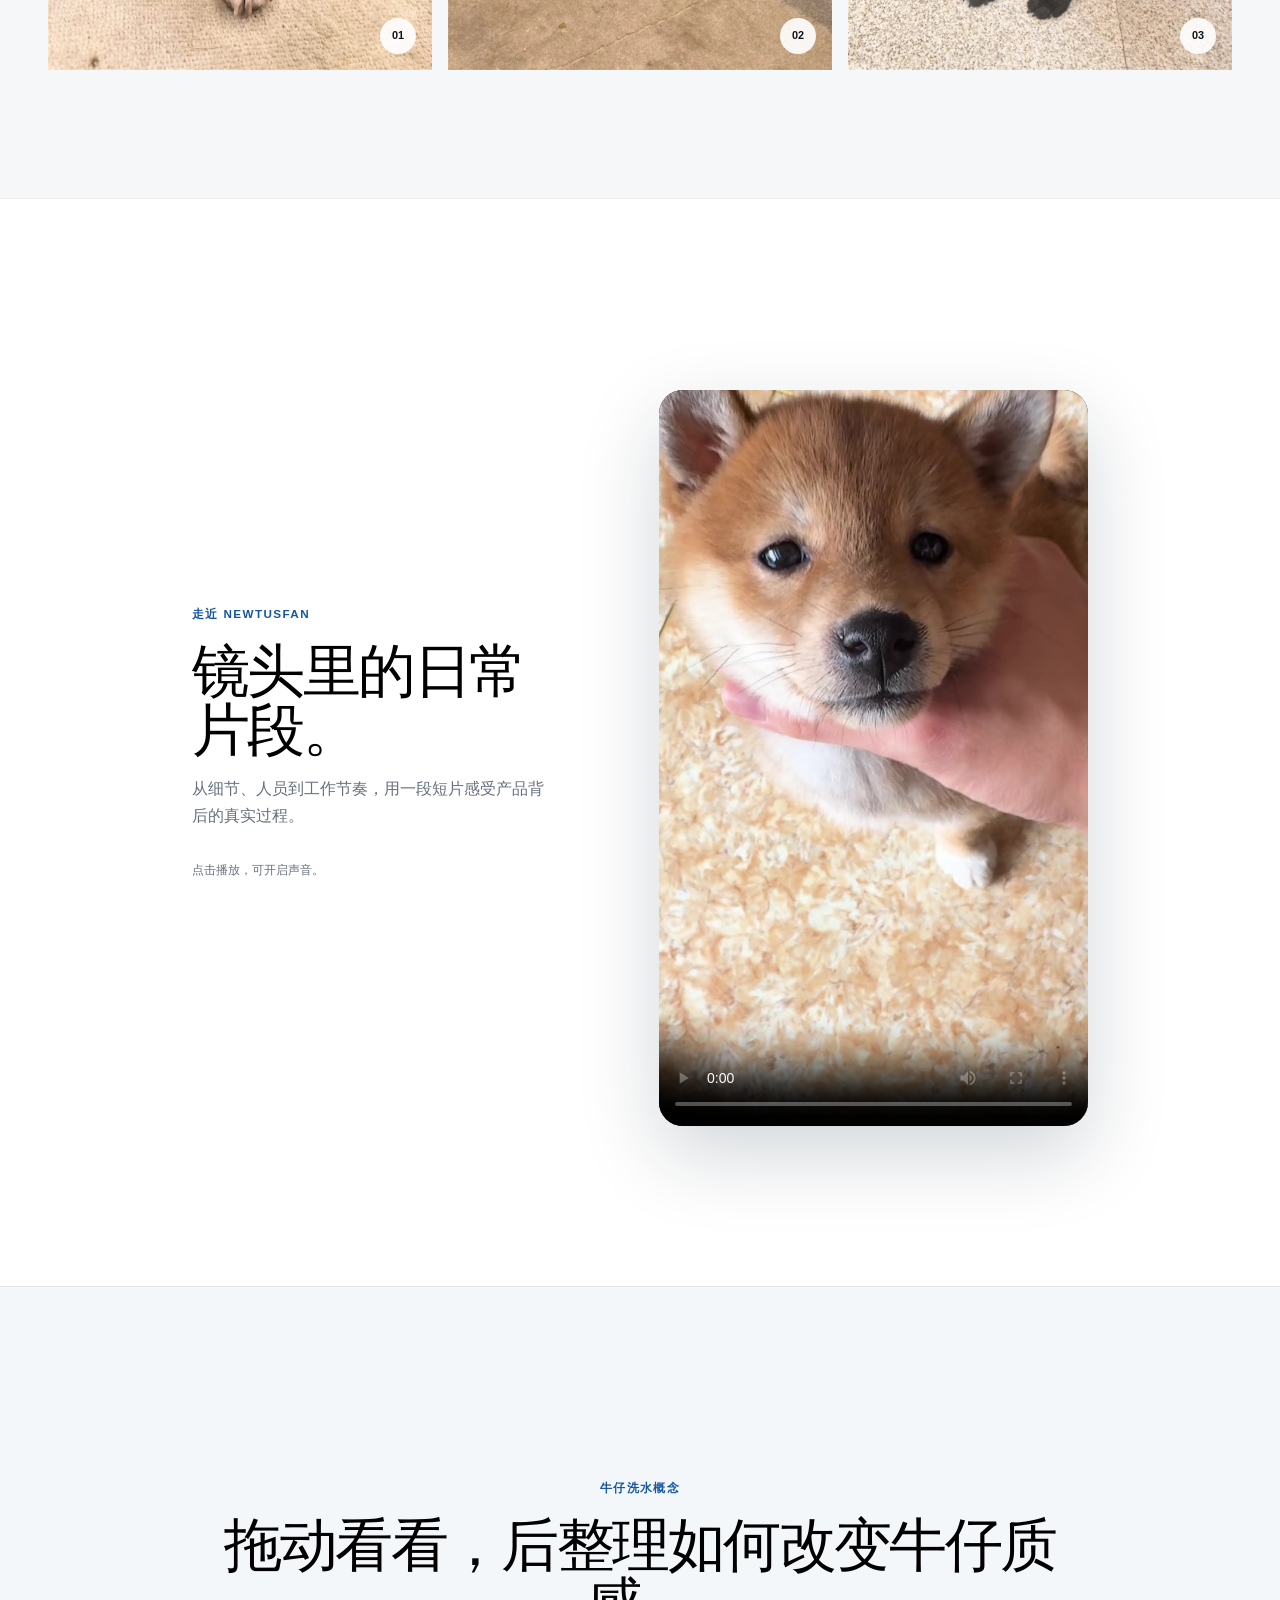
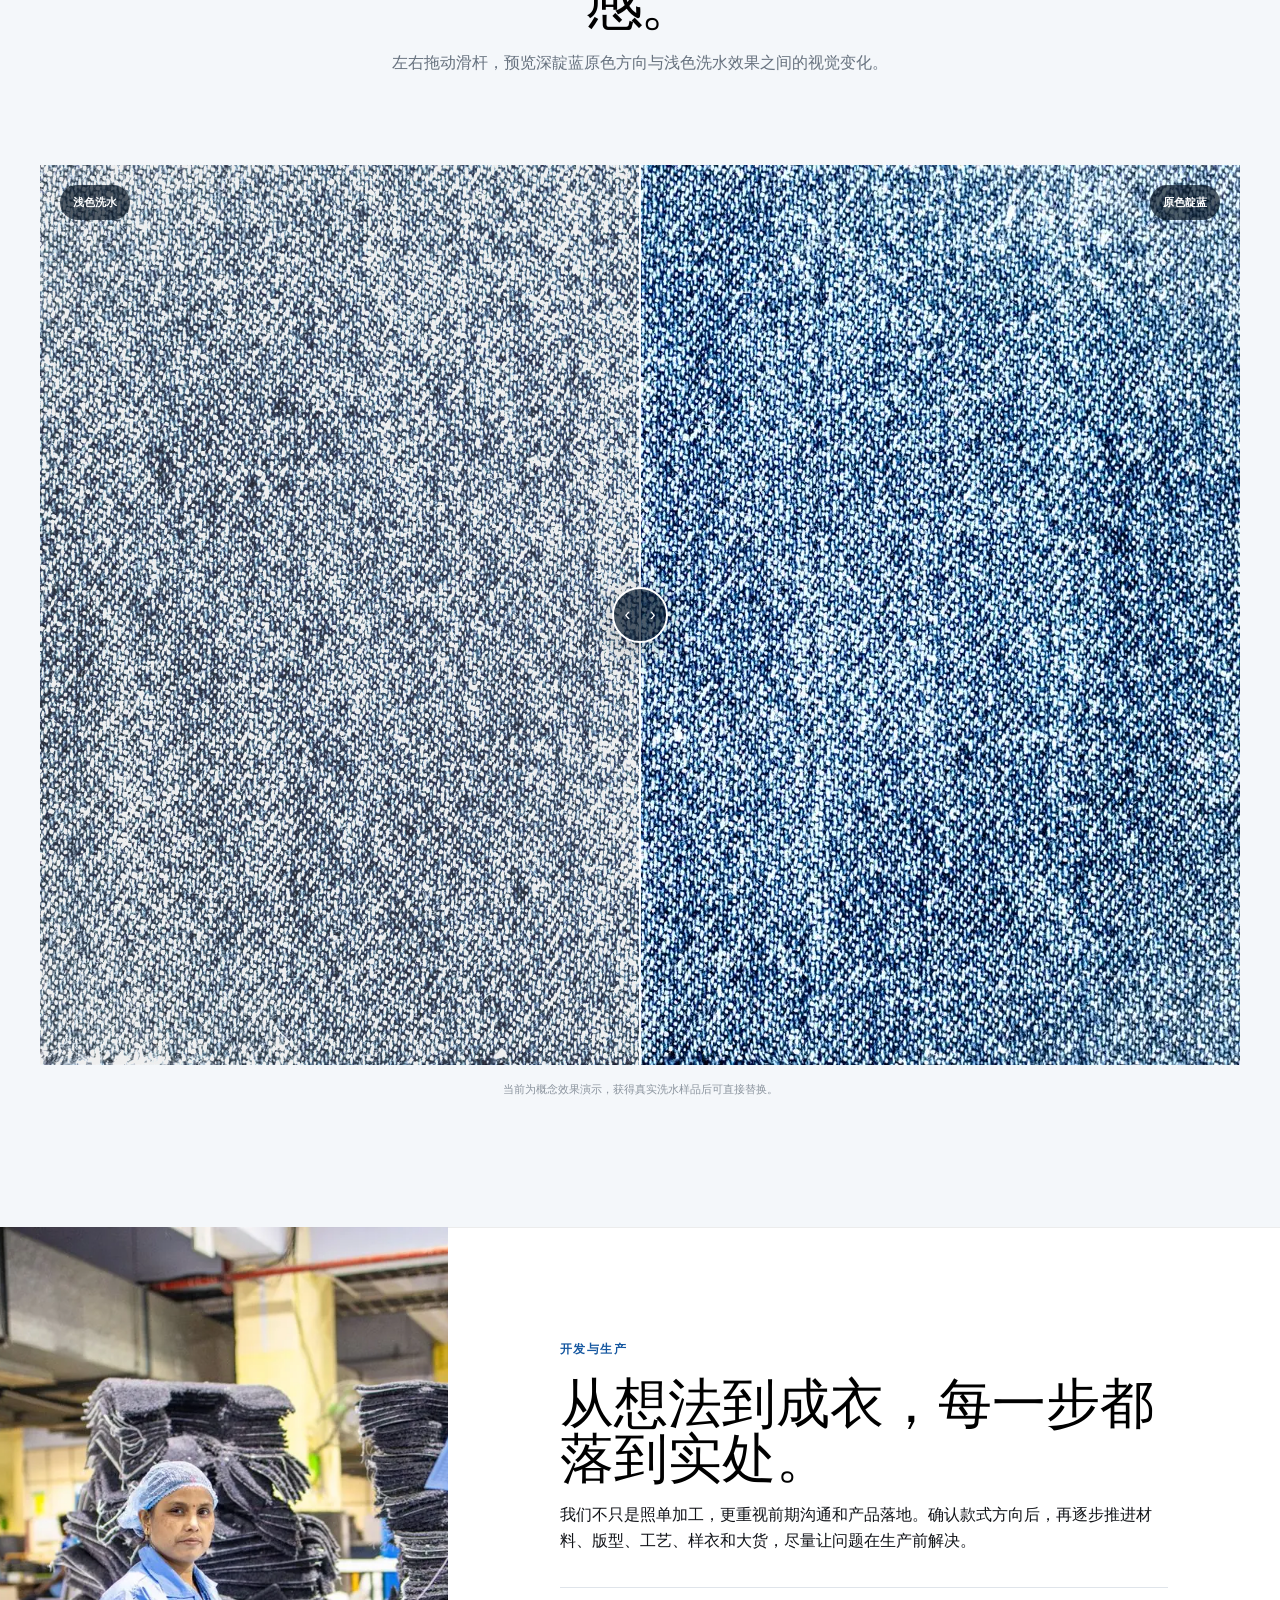
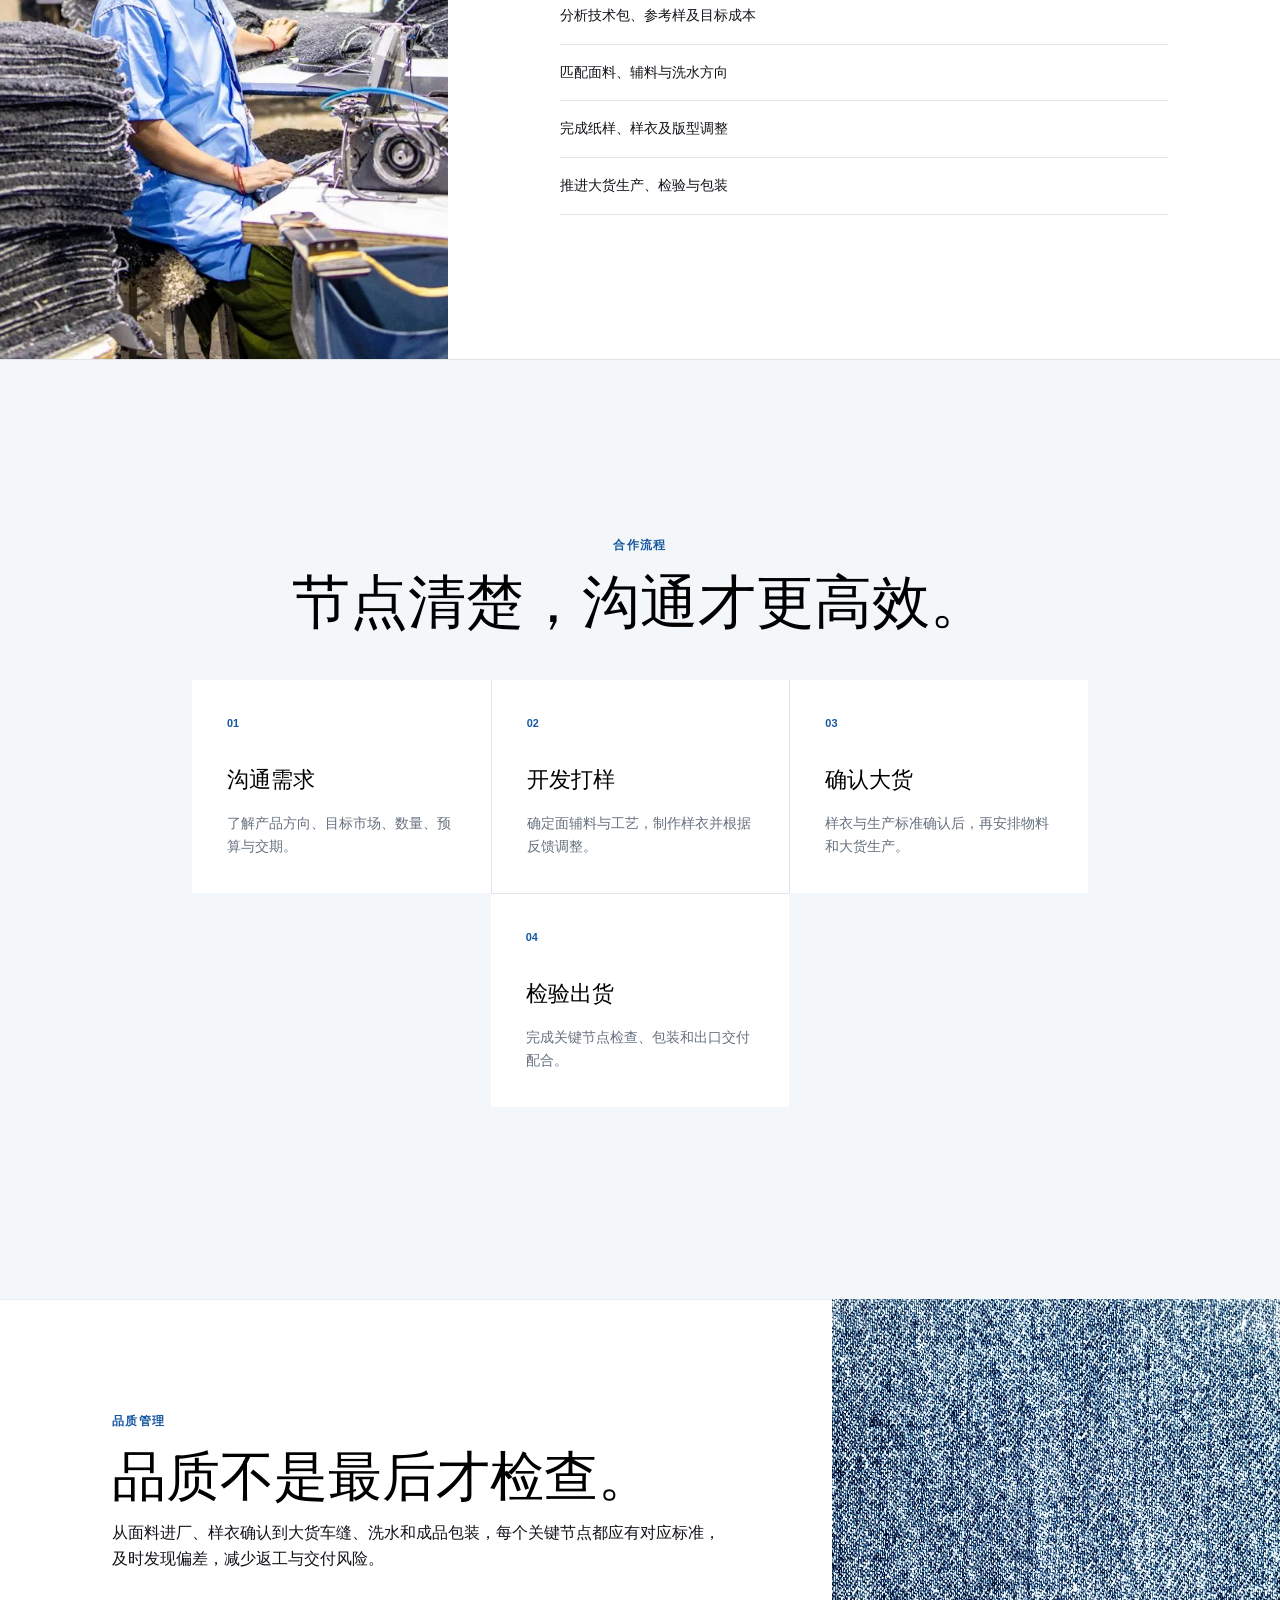
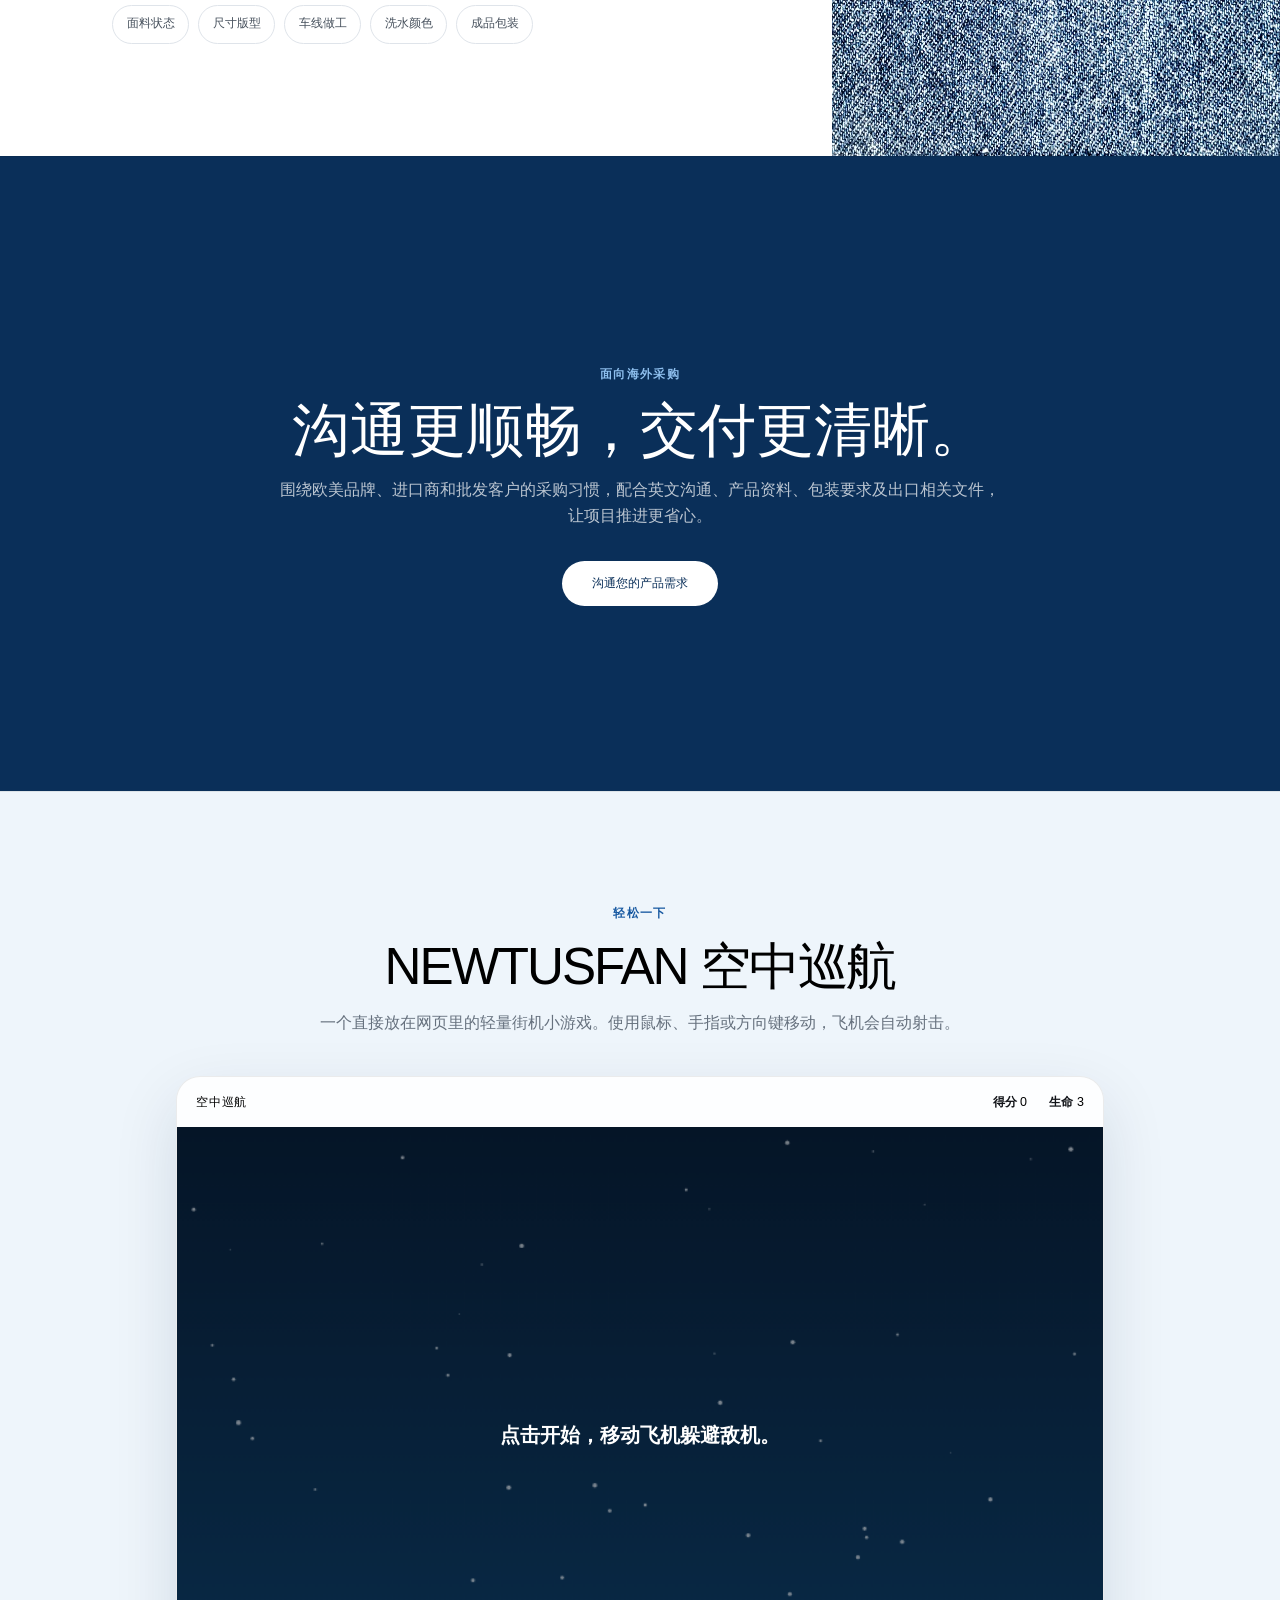
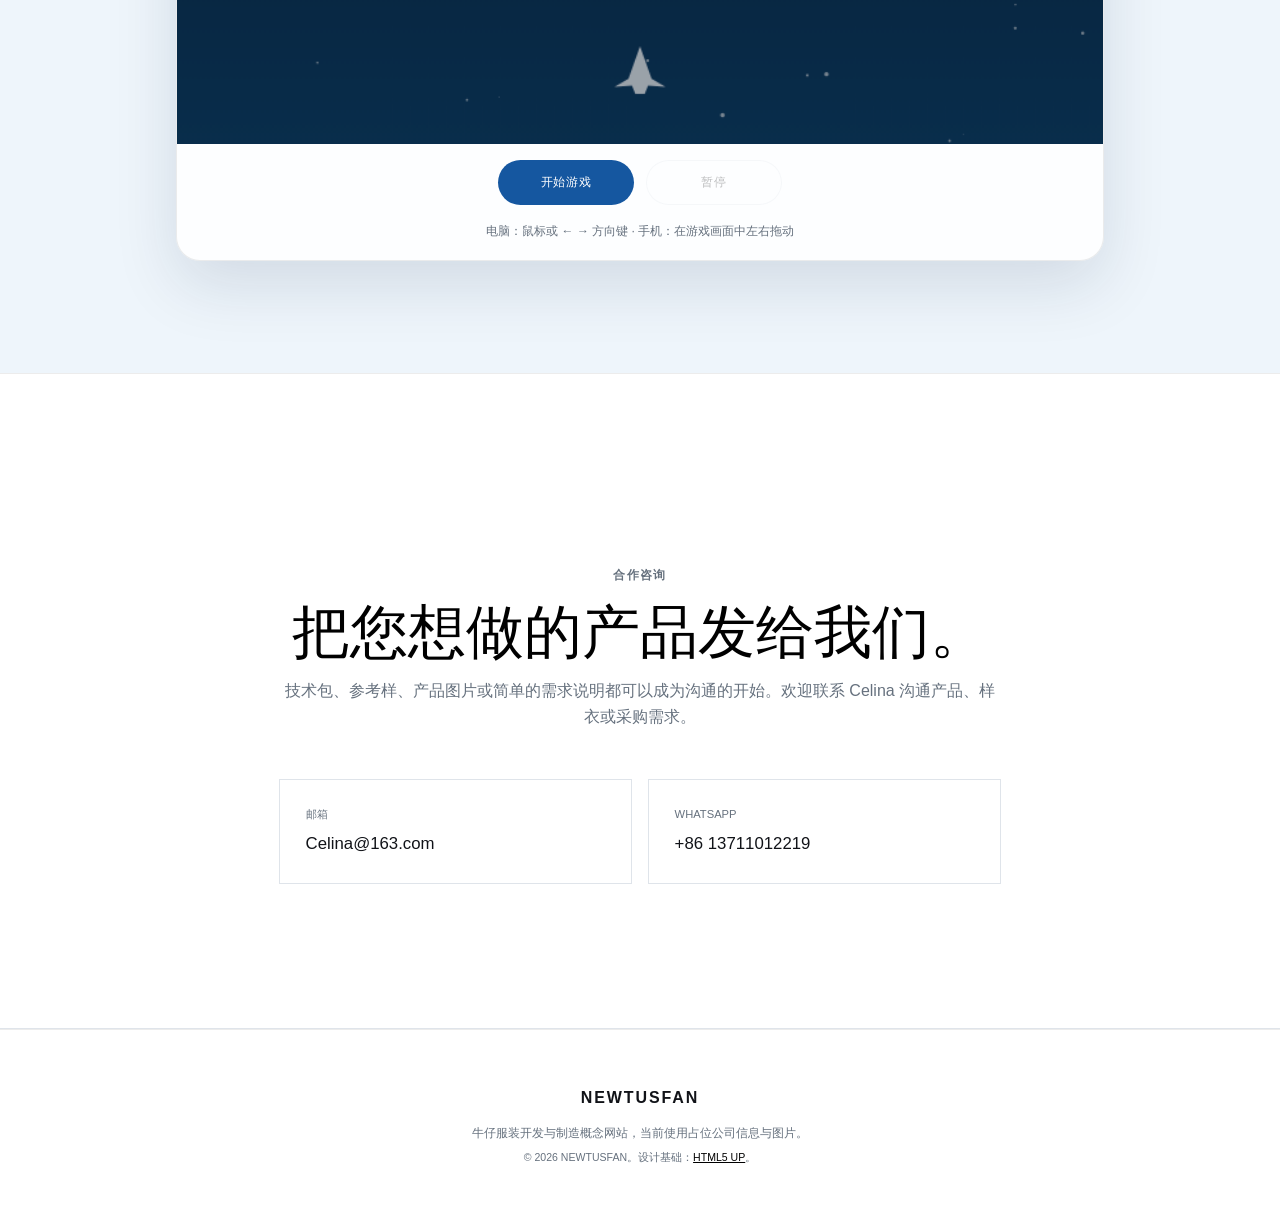
==== commit 6ba2aa63: "Refresh website asset versions" ====
--- a/zh/index.html
+++ b/zh/index.html
@@ -9,9 +9,9 @@
 		<link rel="canonical" href="https://tujinchao.xyz/zh/" />
 		<link rel="alternate" hreflang="en" href="https://tujinchao.xyz/" />
 		<link rel="alternate" hreflang="zh-CN" href="https://tujinchao.xyz/zh/" />
-		<link rel="stylesheet" href="../assets/css/main.css" />
-		<link rel="stylesheet" href="../assets/css/custom.css?v=11" />
-		<noscript><link rel="stylesheet" href="../assets/css/noscript.css" /></noscript>
+		<link rel="stylesheet" href="../assets/css/main.css?v=20260704" />
+		<link rel="stylesheet" href="../assets/css/custom.css?v=20260704" />
+		<noscript><link rel="stylesheet" href="../assets/css/noscript.css?v=20260704" /></noscript>
 	</head>
 	<body class="is-preload zh-page">
 		<header class="site-header" aria-label="主导航">
@@ -39,7 +39,7 @@
 					<ul class="actions"><li><a href="#products" class="button primary big smooth-scroll-middle">查看产品方向</a></li><li><a href="#contact" class="button big smooth-scroll-middle">咨询合作</a></li></ul>
 					<p class="concept-note">概念演示网站——公司数据及联系方式均为占位内容。</p>
 				</div>
-				<div class="image"><picture><source srcset="../images/hero-denim.webp" type="image/webp" /><img src="../images/hero-denim.jpg" alt="现代牛仔服装" width="1600" height="2400" decoding="async" fetchpriority="high" /></picture></div>
+				<div class="image"><picture><source srcset="../images/hero-denim.webp?v=20260704" type="image/webp" /><img src="../images/hero-denim.jpg?v=20260704" alt="现代牛仔服装" width="1600" height="2400" decoding="async" fetchpriority="high" /></picture></div>
 			</section>
 
 			<section class="wrapper style1 align-center stats-section"><div class="inner stats-grid onscroll-fade-in"><div><strong class="stat-value" data-target="20" data-suffix="+" aria-label="20年以上">20+</strong><span>行业经验（年）</span></div><div><strong class="stat-value" data-target="20" data-suffix="K" aria-label="月产能2万件">20K</strong><span>月产能（件）</span></div><div><strong class="stat-value" data-target="15" aria-label="15天">15</strong><span>目标打样周期（天）</span></div><div><strong class="stat-value" data-target="50" data-suffix="+" aria-label="50多个市场">50+</strong><span>出口市场</span></div></div><p class="stats-disclaimer">演示数据，后续请替换为工厂真实资料。</p></section>
@@ -47,9 +47,9 @@
 			<section id="products" class="wrapper style1 align-center collection-section">
 				<div class="inner collection-intro"><p class="eyebrow">我们可以做什么</p><h2>围绕品牌需求，把牛仔产品做得更完整。</h2><p>无论您带来的是技术包、参考样，还是一个初步想法，我们都可以从产品定位出发，逐步落实版型、面料、洗水、辅料和包装。</p></div>
 				<div class="collection-grid onscroll-fade-in">
-					<article class="collection-card collection-card-large"><picture><source srcset="../images/collection-model.webp" type="image/webp" /><img src="../images/collection-model.jpg" alt="牛仔夹克和牛仔裤" width="1200" height="1800" loading="lazy" decoding="async" data-lightbox data-caption="牛仔裤" /></picture><div class="card-copy"><span>01</span><h3>牛仔裤</h3><p>覆盖男女多种版型，可根据目标手感和穿着需求选择无弹、舒适弹或弹力面料。</p></div></article>
-					<article class="collection-card texture-card"><picture><source srcset="../images/collection-detail.webp" type="image/webp" /><img src="../images/collection-detail.jpg" alt="靛蓝牛仔车线及工艺细节" width="800" height="1200" loading="lazy" decoding="async" data-lightbox data-caption="牛仔外套" /></picture><div class="card-copy"><span>02</span><h3>牛仔外套</h3><p>从经典卡车夹克到衬衫式外套，兼顾结构、洗水效果和品牌风格。</p></div></article>
-					<article class="collection-card blue-card"><picture><source srcset="../images/denim-texture.webp" type="image/webp" /><img src="../images/denim-texture.jpg" alt="蓝色牛仔面料纹理" width="1200" height="900" loading="lazy" decoding="async" data-lightbox data-caption="品牌定制" /></picture><div class="card-copy"><span>03</span><h3>品牌定制</h3><p>面料、辅料、洗水、标签和包装可围绕品牌定位统一开发。</p></div></article>
+					<article class="collection-card collection-card-large"><picture><source srcset="../images/collection-model.webp?v=20260704" type="image/webp" /><img src="../images/collection-model.jpg?v=20260704" alt="牛仔夹克和牛仔裤" width="1200" height="1800" loading="lazy" decoding="async" data-lightbox data-caption="牛仔裤" /></picture><div class="card-copy"><span>01</span><h3>牛仔裤</h3><p>覆盖男女多种版型，可根据目标手感和穿着需求选择无弹、舒适弹或弹力面料。</p></div></article>
+					<article class="collection-card texture-card"><picture><source srcset="../images/collection-detail.webp?v=20260704" type="image/webp" /><img src="../images/collection-detail.jpg?v=20260704" alt="靛蓝牛仔车线及工艺细节" width="800" height="1200" loading="lazy" decoding="async" data-lightbox data-caption="牛仔外套" /></picture><div class="card-copy"><span>02</span><h3>牛仔外套</h3><p>从经典卡车夹克到衬衫式外套，兼顾结构、洗水效果和品牌风格。</p></div></article>
+					<article class="collection-card blue-card"><picture><source srcset="../images/denim-texture.webp?v=20260704" type="image/webp" /><img src="../images/denim-texture.jpg?v=20260704" alt="蓝色牛仔面料纹理" width="1200" height="900" loading="lazy" decoding="async" data-lightbox data-caption="品牌定制" /></picture><div class="card-copy"><span>03</span><h3>品牌定制</h3><p>面料、辅料、洗水、标签和包装可围绕品牌定位统一开发。</p></div></article>
 				</div>
 			</section>
 
@@ -60,24 +60,24 @@
 					<p>认真做好每一件产品，也珍惜工作之外简单、真实的日常。</p>
 				</div>
 				<div class="zh-photo-grid onscroll-fade-in">
-					<figure class="zh-photo-card"><picture><source srcset="../images/zh-gallery/01.webp" type="image/webp" /><img src="../images/zh-gallery/01.jpg" alt="佩戴领结的柴犬" width="1050" height="1400" loading="lazy" decoding="async" data-lightbox data-caption="生活片段 01" /></picture><figcaption>01</figcaption></figure>
-					<figure class="zh-photo-card"><picture><source srcset="../images/zh-gallery/02.webp" type="image/webp" /><img src="../images/zh-gallery/02.jpg" alt="安静休息的柴犬" width="1050" height="1400" loading="lazy" decoding="async" data-lightbox data-caption="生活片段 02" /></picture><figcaption>02</figcaption></figure>
-					<figure class="zh-photo-card"><picture><source srcset="../images/zh-gallery/03.webp" type="image/webp" /><img src="../images/zh-gallery/03.jpg" alt="望向镜头的黑色小狗" width="1050" height="1400" loading="lazy" decoding="async" data-lightbox data-caption="生活片段 03" /></picture><figcaption>03</figcaption></figure>
+					<figure class="zh-photo-card"><picture><source srcset="../images/zh-gallery/01.webp?v=20260704" type="image/webp" /><img src="../images/zh-gallery/01.jpg?v=20260704" alt="佩戴领结的柴犬" width="1050" height="1400" loading="lazy" decoding="async" data-lightbox data-caption="生活片段 01" /></picture><figcaption>01</figcaption></figure>
+					<figure class="zh-photo-card"><picture><source srcset="../images/zh-gallery/02.webp?v=20260704" type="image/webp" /><img src="../images/zh-gallery/02.jpg?v=20260704" alt="安静休息的柴犬" width="1050" height="1400" loading="lazy" decoding="async" data-lightbox data-caption="生活片段 02" /></picture><figcaption>02</figcaption></figure>
+					<figure class="zh-photo-card"><picture><source srcset="../images/zh-gallery/03.webp?v=20260704" type="image/webp" /><img src="../images/zh-gallery/03.jpg?v=20260704" alt="望向镜头的黑色小狗" width="1050" height="1400" loading="lazy" decoding="async" data-lightbox data-caption="生活片段 03" /></picture><figcaption>03</figcaption></figure>
 				</div>
 			</section>
 
 			<section class="wrapper style1 media-section">
 				<div class="inner media-grid">
 					<div class="media-copy"><p class="eyebrow">走近 NEWTUSFAN</p><h2>镜头里的日常片段。</h2><p>从细节、人员到工作节奏，用一段短片感受产品背后的真实过程。</p><p class="media-note">点击播放，可开启声音。</p></div>
-					<div class="video-shell"><video class="factory-video" controls playsinline preload="metadata" poster="../videos/cheng-poster.jpg" aria-label="NEWTUSFAN 工作片段"><source src="../videos/cheng.mp4" type="video/mp4" />您的浏览器不支持 HTML5 视频。</video></div>
+					<div class="video-shell"><video class="factory-video" controls playsinline preload="metadata" poster="../videos/cheng-poster.jpg?v=20260704" aria-label="NEWTUSFAN 工作片段"><source src="../videos/cheng.mp4?v=20260704" type="video/mp4" />您的浏览器不支持 HTML5 视频。</video></div>
 				</div>
 			</section>
 
 			<section class="wrapper style1 align-center wash-section">
 				<div class="inner wash-intro"><p class="eyebrow">牛仔洗水概念</p><h2>拖动看看，后整理如何改变牛仔质感。</h2><p>左右拖动滑杆，预览深靛蓝原色方向与浅色洗水效果之间的视觉变化。</p></div>
 				<div class="wash-compare" data-compare style="--position: 50%;">
-					<picture class="compare-layer compare-before"><source srcset="../images/denim-texture.webp" type="image/webp" /><img src="../images/denim-texture.jpg" alt="深靛蓝原色牛仔纹理" width="1200" height="900" loading="lazy" decoding="async" /></picture>
-					<div class="compare-after"><picture class="compare-layer"><source srcset="../images/denim-texture.webp" type="image/webp" /><img src="../images/denim-texture.jpg" alt="浅色洗水牛仔纹理概念效果" width="1200" height="900" loading="lazy" decoding="async" /></picture></div>
+					<picture class="compare-layer compare-before"><source srcset="../images/denim-texture.webp?v=20260704" type="image/webp" /><img src="../images/denim-texture.jpg?v=20260704" alt="深靛蓝原色牛仔纹理" width="1200" height="900" loading="lazy" decoding="async" /></picture>
+					<div class="compare-after"><picture class="compare-layer"><source srcset="../images/denim-texture.webp?v=20260704" type="image/webp" /><img src="../images/denim-texture.jpg?v=20260704" alt="浅色洗水牛仔纹理概念效果" width="1200" height="900" loading="lazy" decoding="async" /></picture></div>
 					<span class="compare-label compare-label-before">原色靛蓝</span><span class="compare-label compare-label-after">浅色洗水</span><span class="compare-divider" aria-hidden="true"><i></i></span>
 					<input type="range" min="0" max="100" value="50" aria-label="对比原色与洗水牛仔效果" />
 				</div>
@@ -85,12 +85,12 @@
 			</section>
 			<section id="capabilities" class="spotlight style1 orient-right content-align-left image-position-center onscroll-image-fade-in capability-section">
 				<div class="content"><p class="eyebrow">开发与生产</p><h2>从想法到成衣，每一步都落到实处。</h2><p>我们不只是照单加工，更重视前期沟通和产品落地。确认款式方向后，再逐步推进材料、版型、工艺、样衣和大货，尽量让问题在生产前解决。</p><ul class="clean-list"><li>分析技术包、参考样及目标成本</li><li>匹配面料、辅料与洗水方向</li><li>完成纸样、样衣及版型调整</li><li>推进大货生产、检验与包装</li></ul></div>
-				<div class="image"><picture><source srcset="../images/factory-sewing.webp" type="image/webp" /><img src="../images/factory-sewing.jpg" alt="服装工厂车缝及生产场景" width="1400" height="933" loading="lazy" decoding="async" /></picture></div>
+				<div class="image"><picture><source srcset="../images/factory-sewing.webp?v=20260704" type="image/webp" /><img src="../images/factory-sewing.jpg?v=20260704" alt="服装工厂车缝及生产场景" width="1400" height="933" loading="lazy" decoding="async" /></picture></div>
 			</section>
 
 			<section class="wrapper style1 align-center process-section"><div class="inner"><p class="eyebrow">合作流程</p><h2>节点清楚，沟通才更高效。</h2><div class="items style1 medium onscroll-fade-in process-grid"><section><span class="step-number">01</span><h3>沟通需求</h3><p>了解产品方向、目标市场、数量、预算与交期。</p></section><section><span class="step-number">02</span><h3>开发打样</h3><p>确定面辅料与工艺，制作样衣并根据反馈调整。</p></section><section><span class="step-number">03</span><h3>确认大货</h3><p>样衣与生产标准确认后，再安排物料和大货生产。</p></section><section><span class="step-number">04</span><h3>检验出货</h3><p>完成关键节点检查、包装和出口交付配合。</p></section></div></div></section>
 
-			<section id="quality" class="spotlight style1 orient-left content-align-left image-position-center onscroll-image-fade-in quality-section"><div class="content"><p class="eyebrow">品质管理</p><h2>品质不是最后才检查。</h2><p>从面料进厂、样衣确认到大货车缝、洗水和成品包装，每个关键节点都应有对应标准，及时发现偏差，减少返工与交付风险。</p><div class="quality-tags" aria-label="品质检查项目"><span>面料状态</span><span>尺寸版型</span><span>车线做工</span><span>洗水颜色</span><span>成品包装</span></div></div><div class="image texture-image"><picture><source srcset="../images/denim-texture.webp" type="image/webp" /><img src="../images/denim-texture.jpg" alt="牛仔面料织纹特写" width="1200" height="900" loading="lazy" decoding="async" /></picture></div></section>
+			<section id="quality" class="spotlight style1 orient-left content-align-left image-position-center onscroll-image-fade-in quality-section"><div class="content"><p class="eyebrow">品质管理</p><h2>品质不是最后才检查。</h2><p>从面料进厂、样衣确认到大货车缝、洗水和成品包装，每个关键节点都应有对应标准，及时发现偏差，减少返工与交付风险。</p><div class="quality-tags" aria-label="品质检查项目"><span>面料状态</span><span>尺寸版型</span><span>车线做工</span><span>洗水颜色</span><span>成品包装</span></div></div><div class="image texture-image"><picture><source srcset="../images/denim-texture.webp?v=20260704" type="image/webp" /><img src="../images/denim-texture.jpg?v=20260704" alt="牛仔面料织纹特写" width="1200" height="900" loading="lazy" decoding="async" /></picture></div></section>
 
 			<section class="wrapper style1 align-center markets-section"><div class="inner narrow"><p class="eyebrow light">面向海外采购</p><h2>沟通更顺畅，交付更清晰。</h2><p>围绕欧美品牌、进口商和批发客户的采购习惯，配合英文沟通、产品资料、包装要求及出口相关文件，让项目推进更省心。</p><a href="#contact" class="button primary big smooth-scroll-middle">沟通您的产品需求</a></div></section>
 
@@ -109,7 +109,7 @@
 		</div>
 
 		<a class="mobile-contact smooth-scroll" href="#contact"><span class="icon solid fa-comment"></span> 咨询合作</a>
-		<script src="../assets/js/jquery.min.js"></script><script src="../assets/js/jquery.scrollex.min.js"></script><script src="../assets/js/jquery.scrolly.min.js"></script><script src="../assets/js/browser.min.js"></script><script src="../assets/js/breakpoints.min.js"></script><script src="../assets/js/util.js"></script><script src="../assets/js/main.js"></script><script src="../assets/js/custom.js?v=10"></script><script src="../assets/js/air-game.js?v=1"></script>
+		<script src="../assets/js/jquery.min.js?v=20260704"></script><script src="../assets/js/jquery.scrollex.min.js?v=20260704"></script><script src="../assets/js/jquery.scrolly.min.js?v=20260704"></script><script src="../assets/js/browser.min.js?v=20260704"></script><script src="../assets/js/breakpoints.min.js?v=20260704"></script><script src="../assets/js/util.js?v=20260704"></script><script src="../assets/js/main.js?v=20260704"></script><script src="../assets/js/custom.js?v=20260704"></script><script src="../assets/js/air-game.js?v=20260704"></script>
 	</body>
 </html>
 
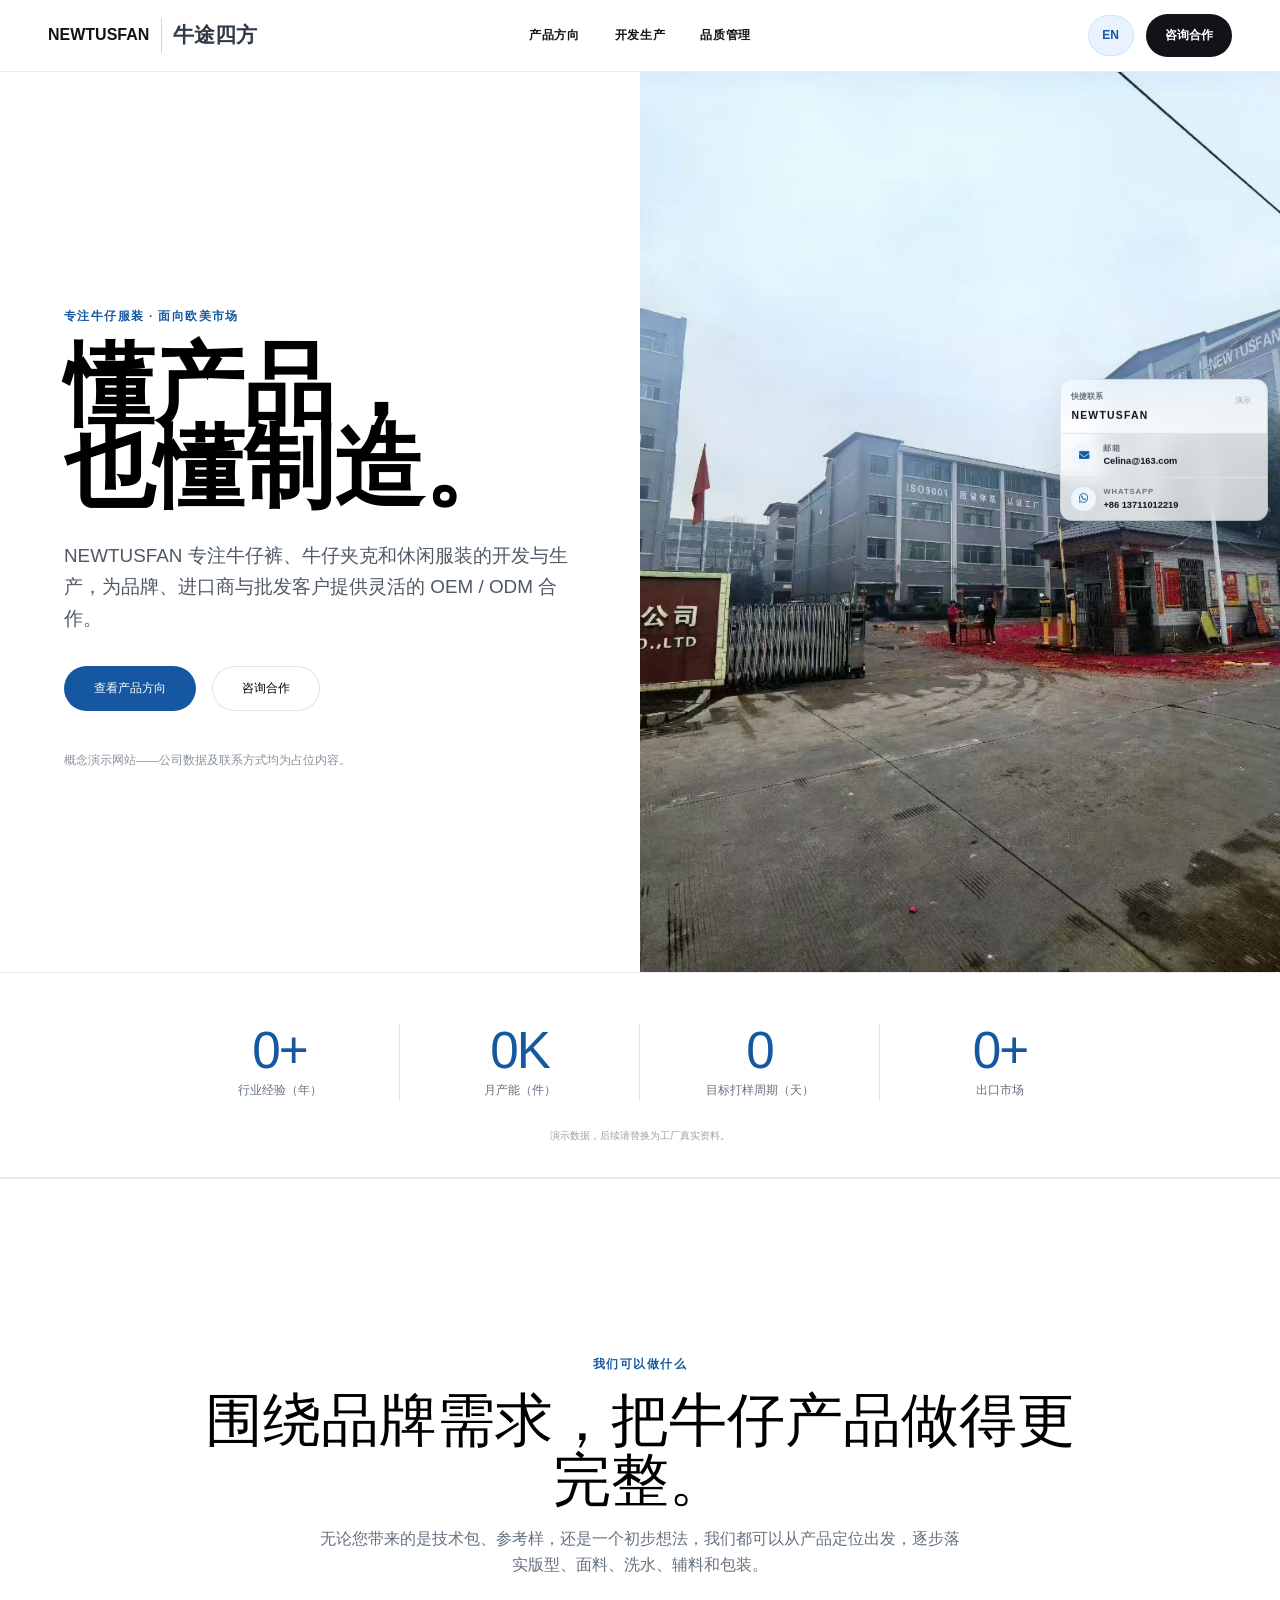
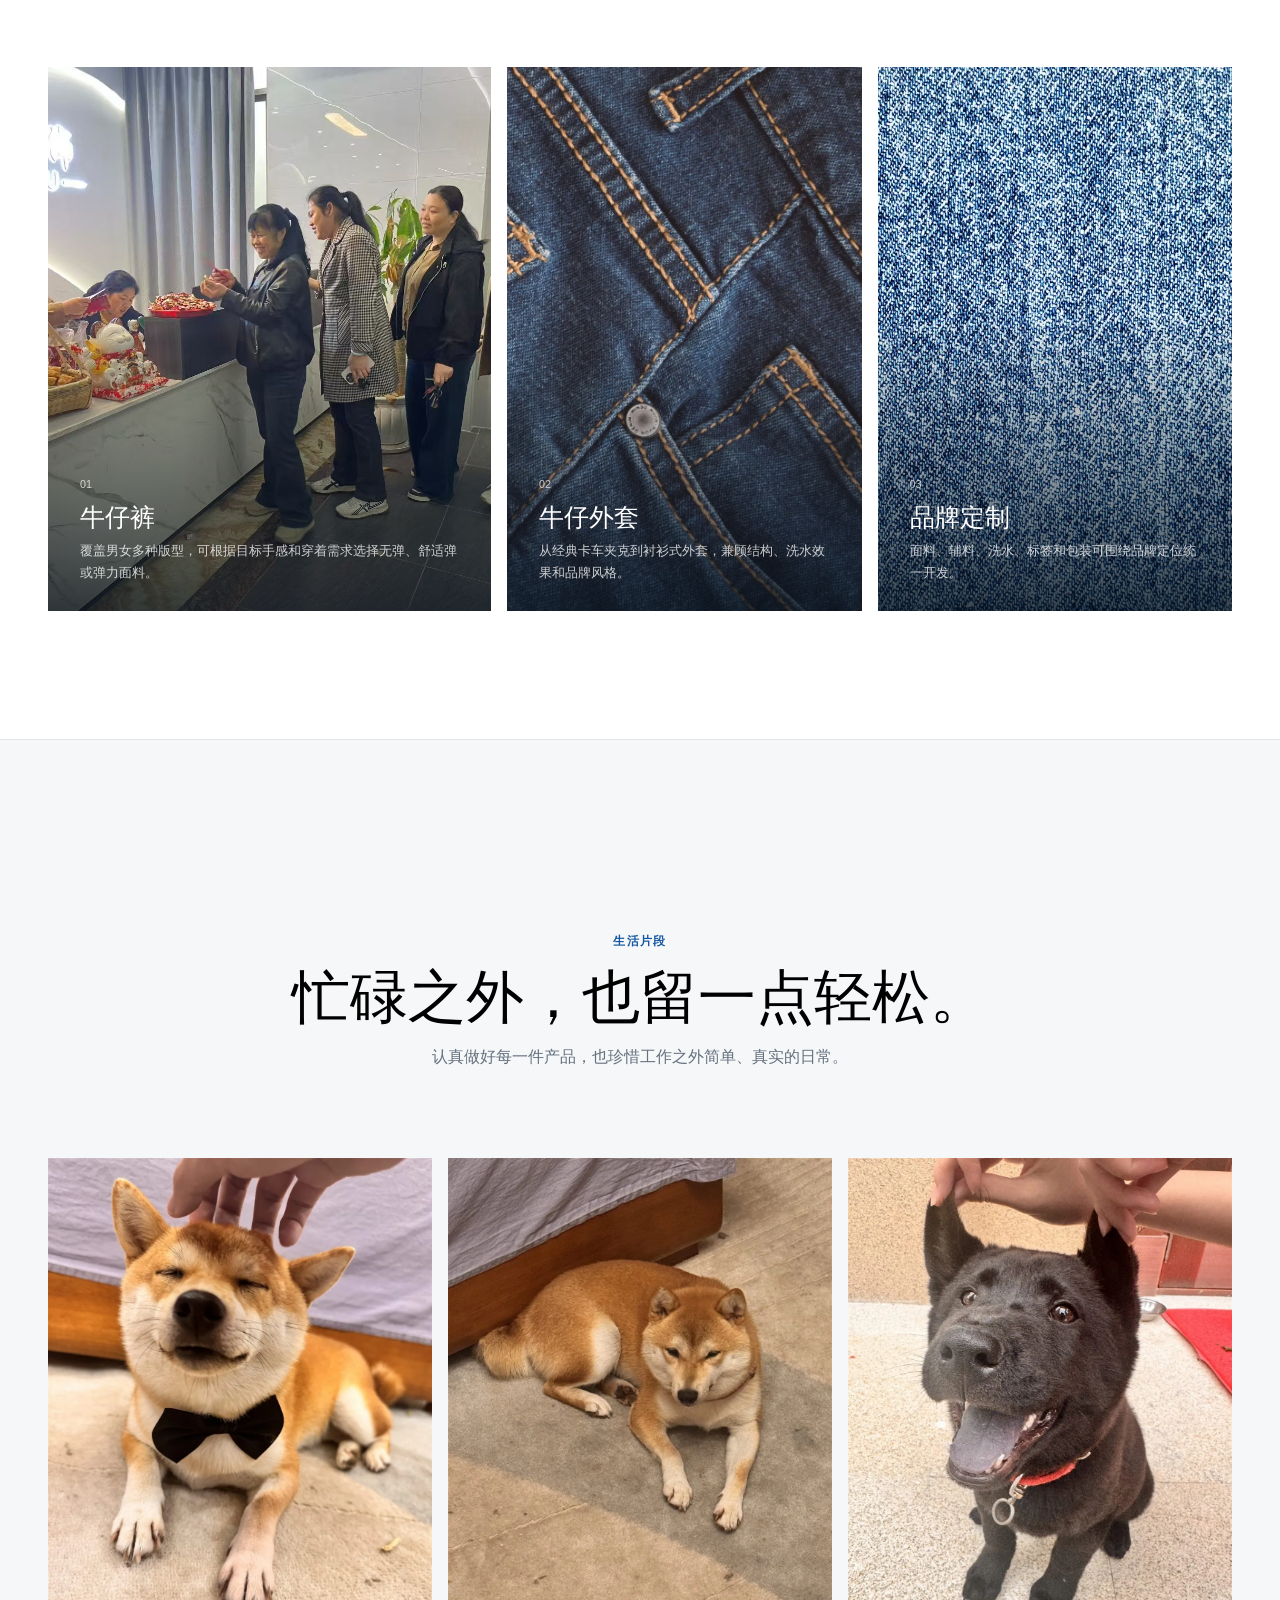
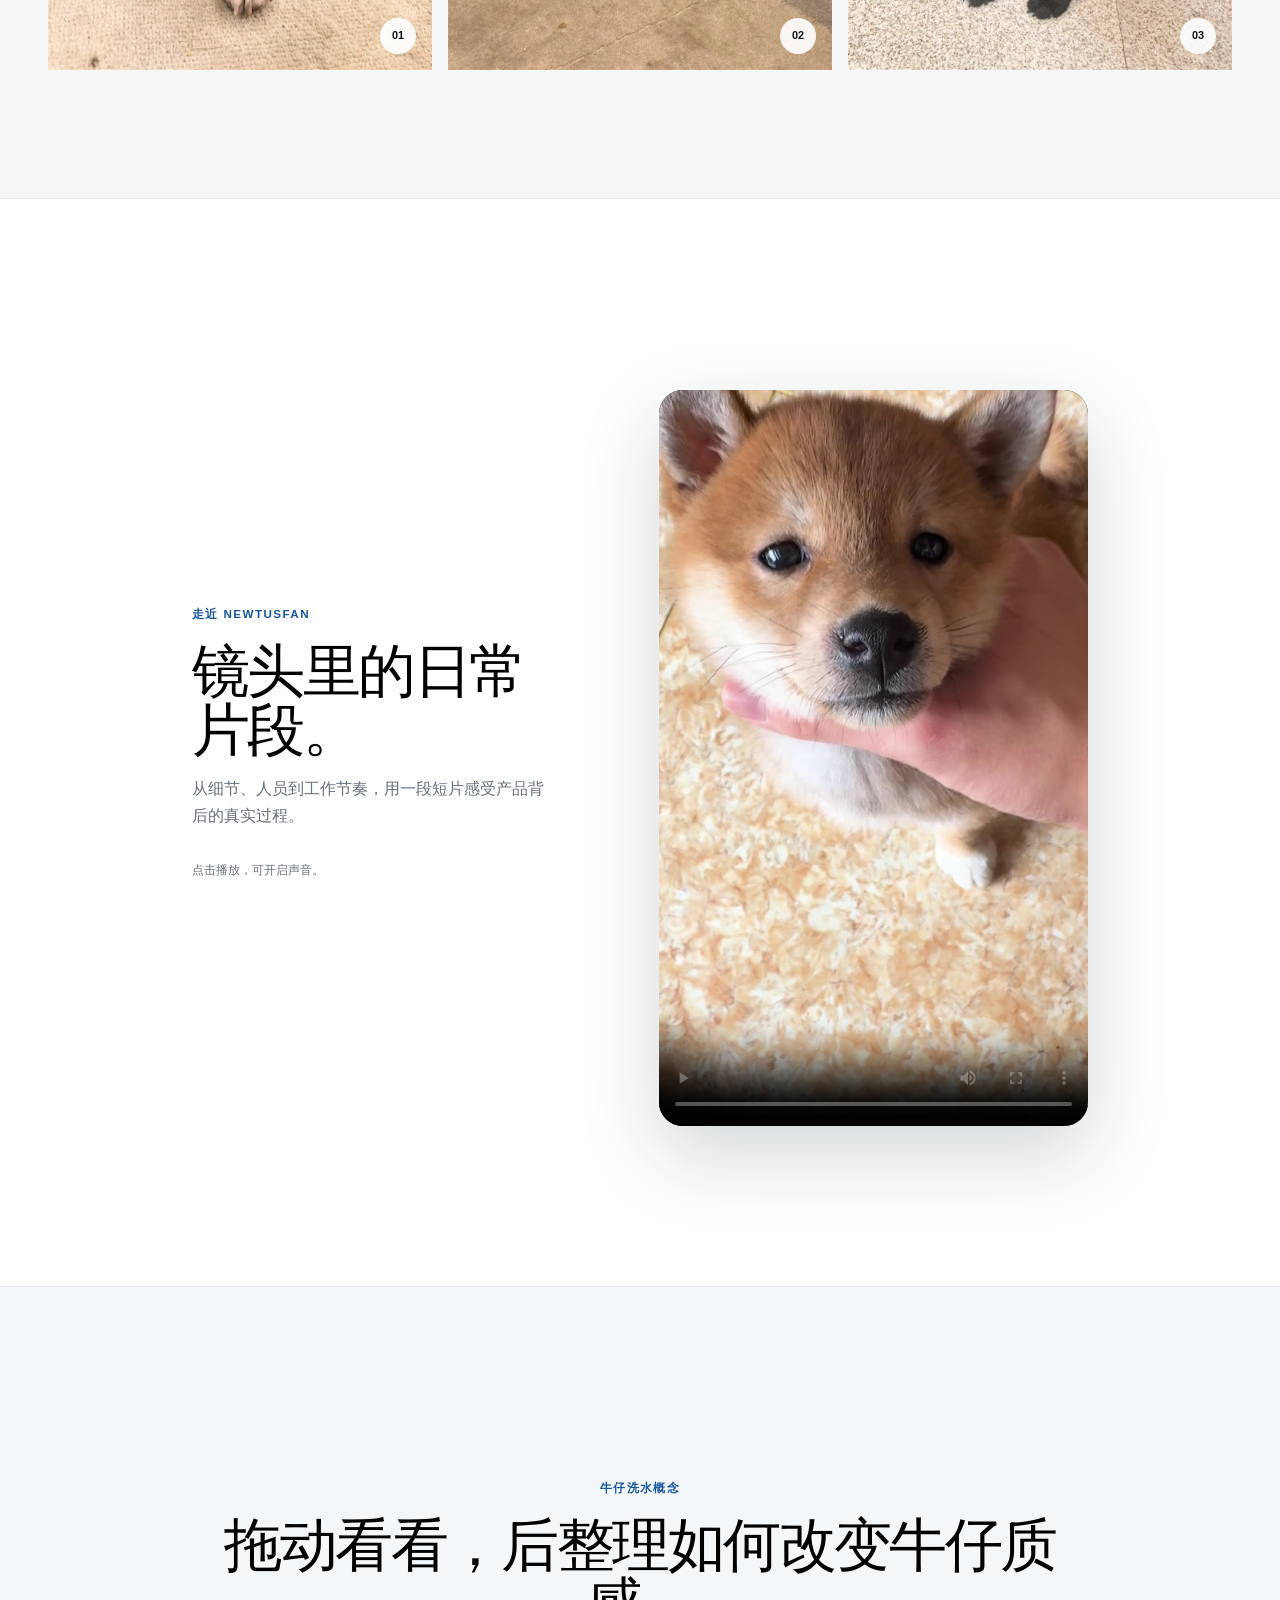
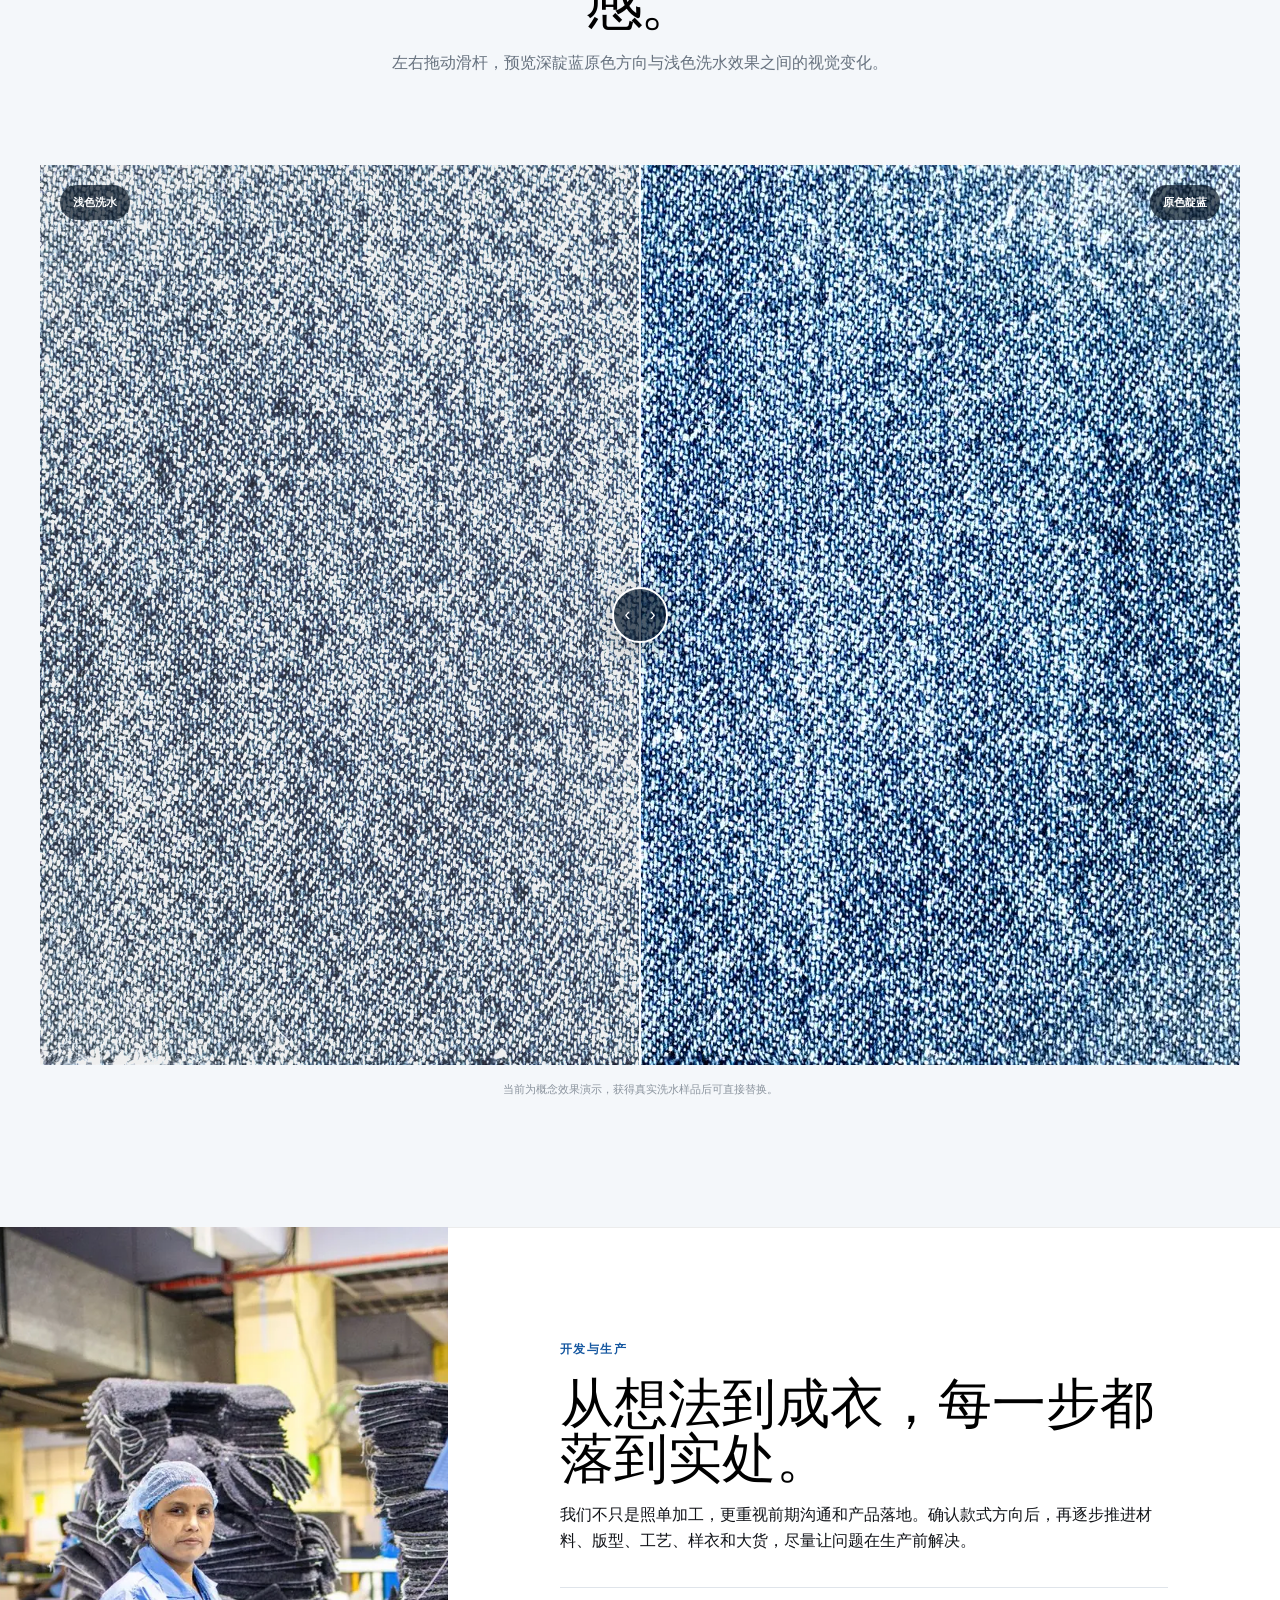
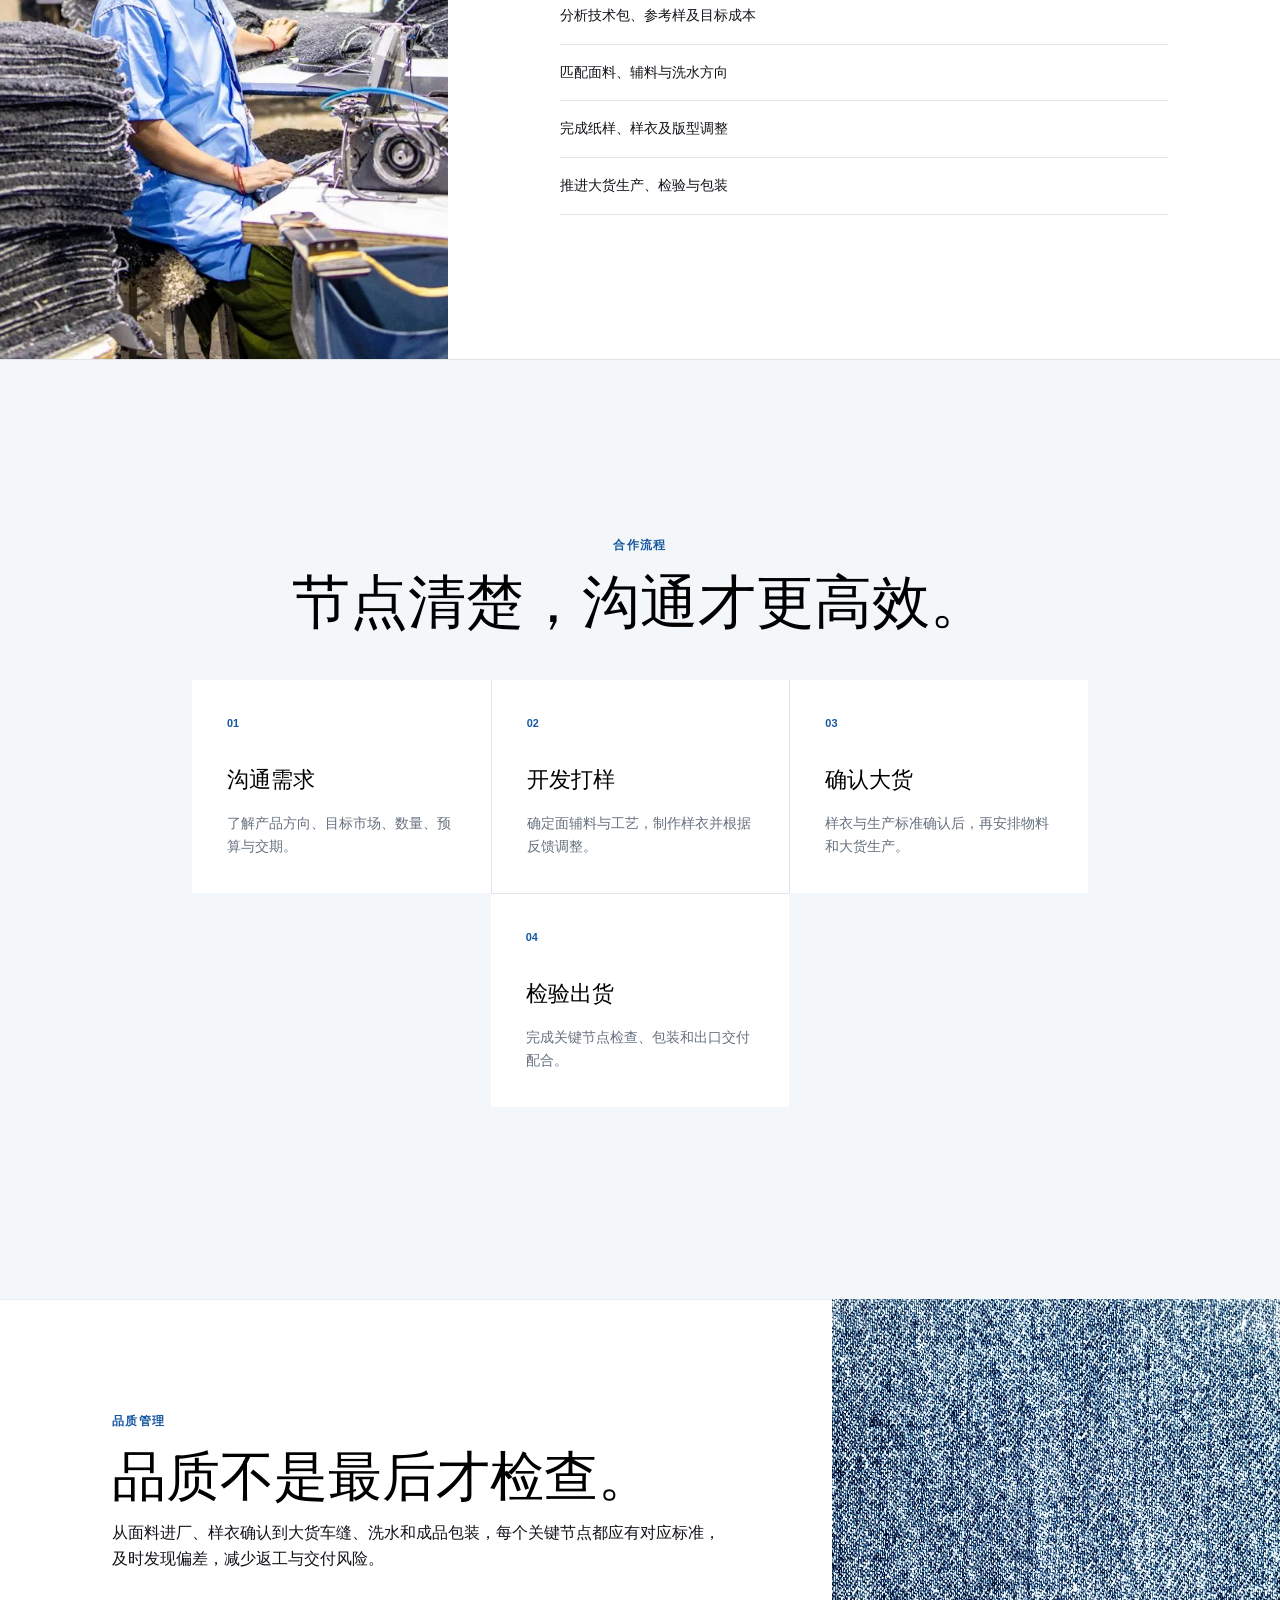
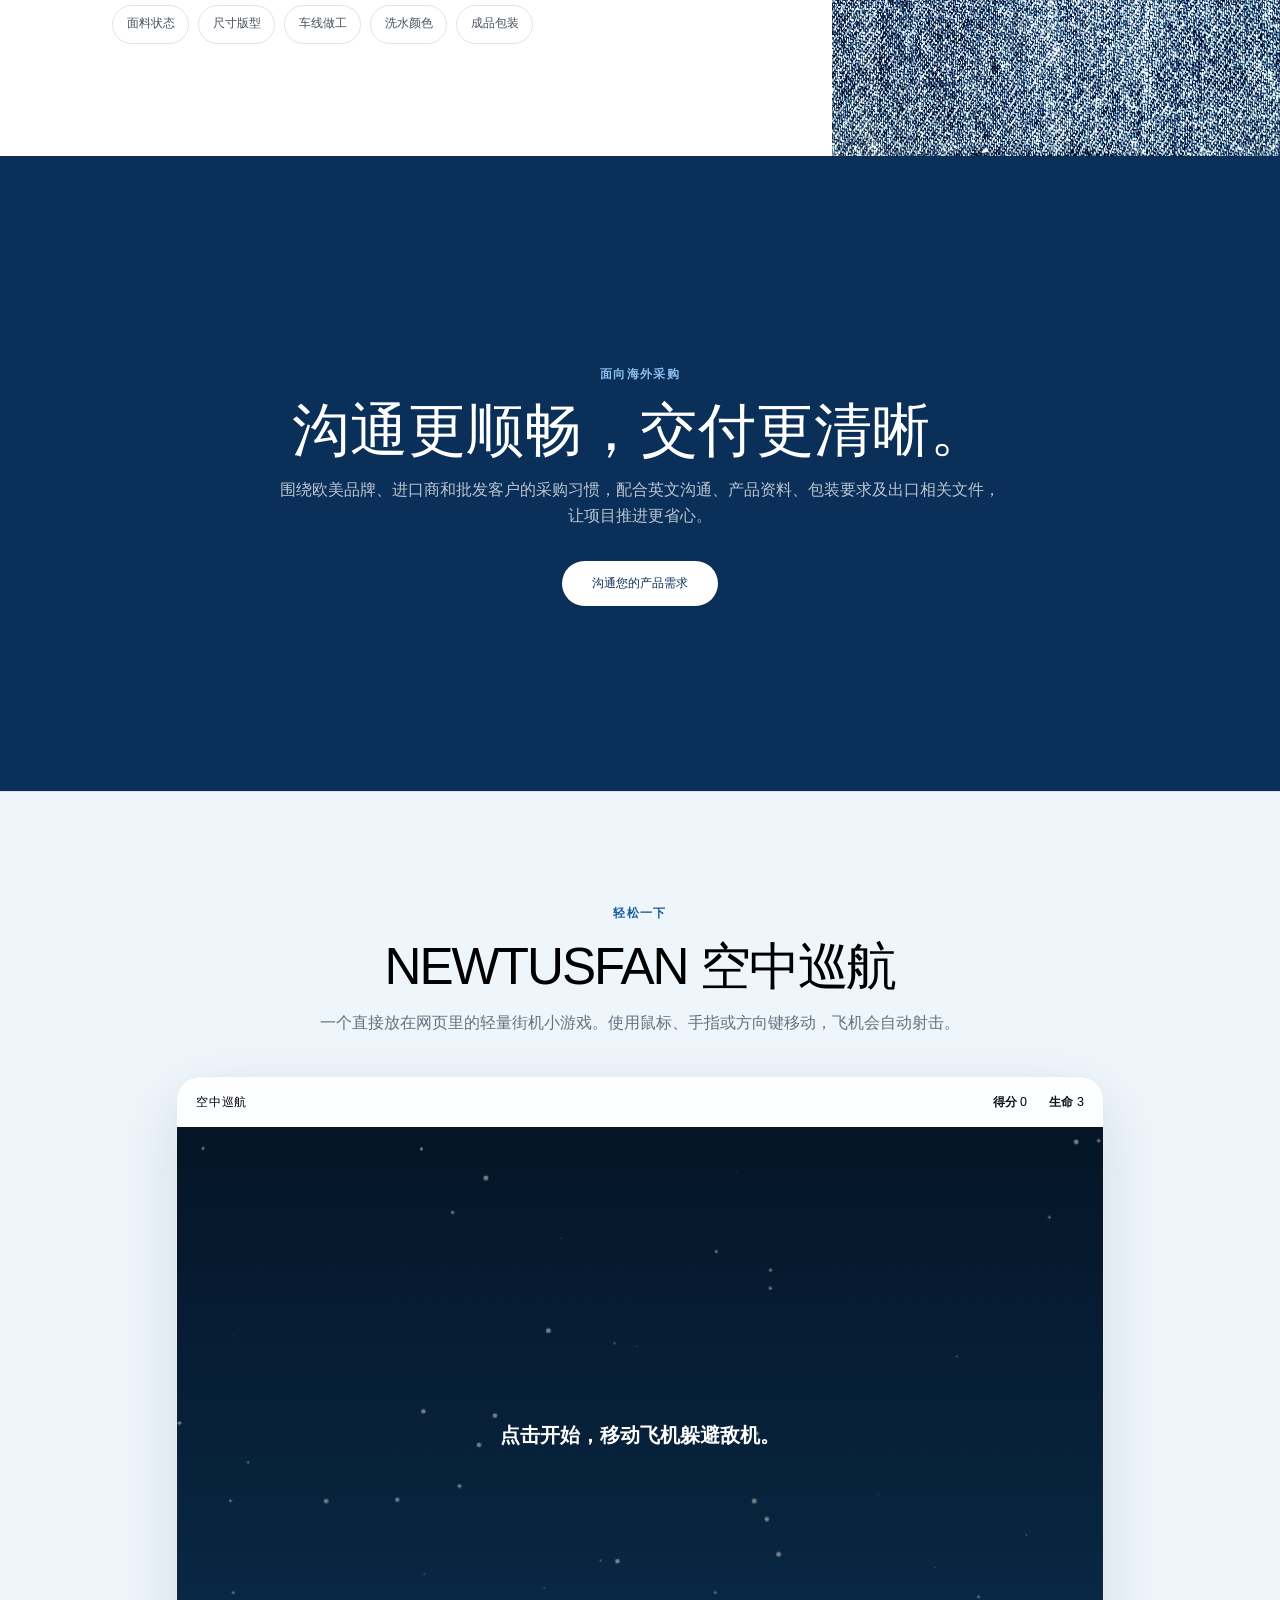
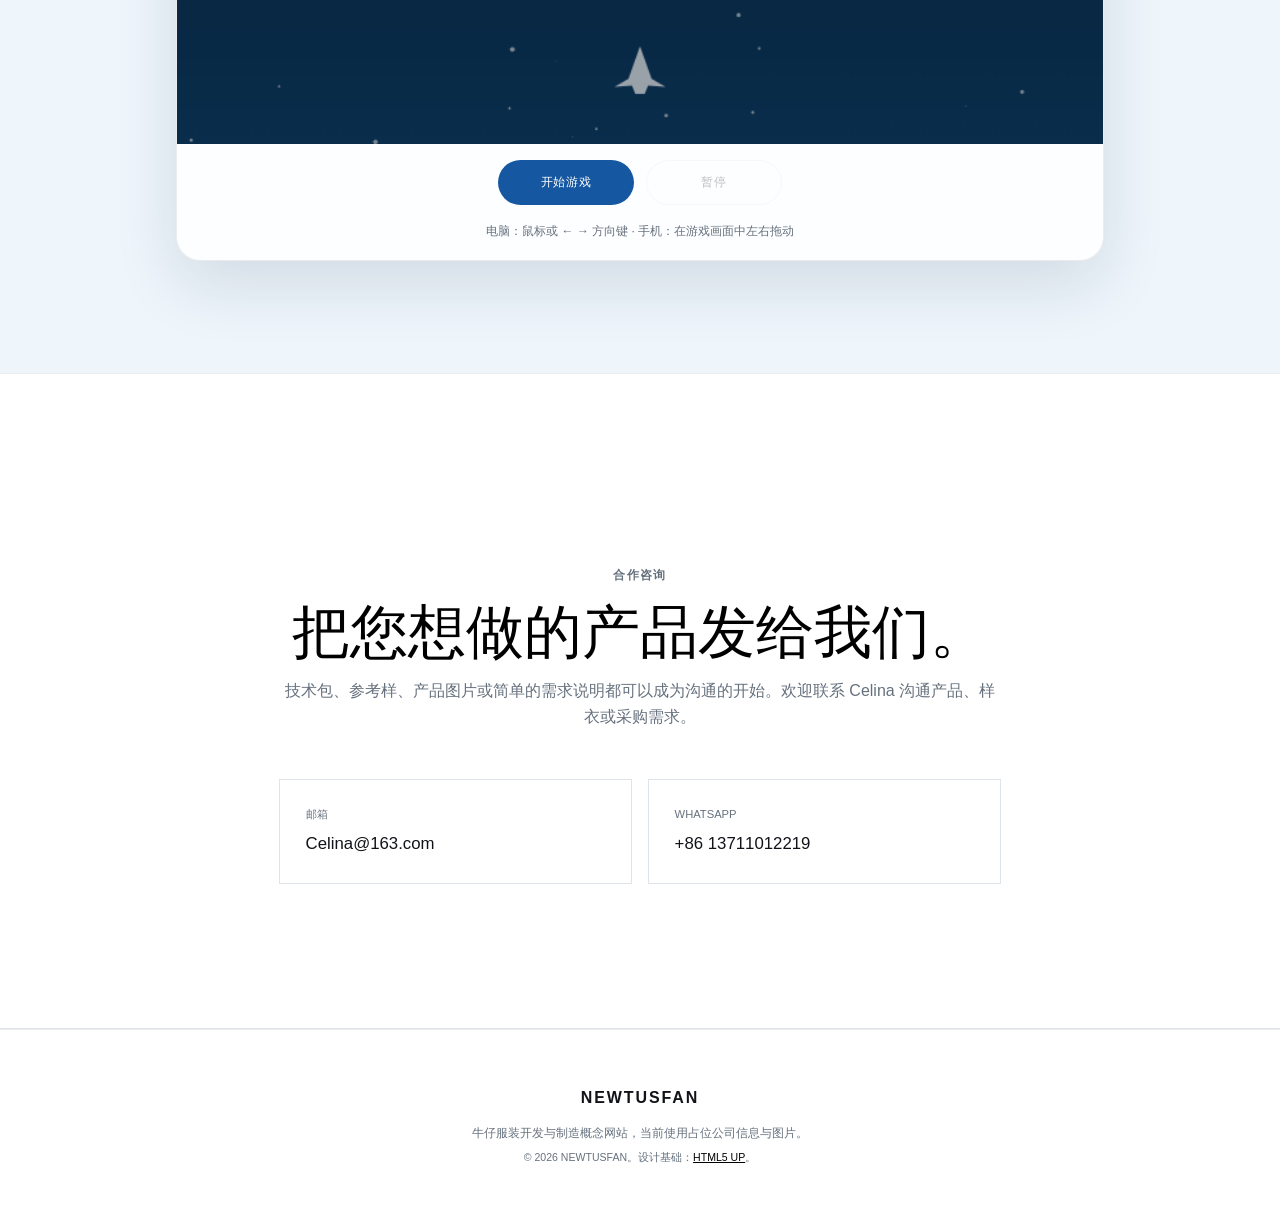
==== commit 7ba50127: "Replace first two homepage images" ====
--- a/zh/index.html
+++ b/zh/index.html
@@ -39,7 +39,7 @@
 					<ul class="actions"><li><a href="#products" class="button primary big smooth-scroll-middle">查看产品方向</a></li><li><a href="#contact" class="button big smooth-scroll-middle">咨询合作</a></li></ul>
 					<p class="concept-note">概念演示网站——公司数据及联系方式均为占位内容。</p>
 				</div>
-				<div class="image"><picture><source srcset="../images/hero-denim.webp?v=20260704" type="image/webp" /><img src="../images/hero-denim.jpg?v=20260704" alt="现代牛仔服装" width="1600" height="2400" decoding="async" fetchpriority="high" /></picture></div>
+				<div class="image"><picture><img src="../images/hero-denim.jpg?v=20260714" alt="现代牛仔服装" width="1600" height="2400" decoding="async" fetchpriority="high" /></picture></div>
 			</section>
 
 			<section class="wrapper style1 align-center stats-section"><div class="inner stats-grid onscroll-fade-in"><div><strong class="stat-value" data-target="20" data-suffix="+" aria-label="20年以上">20+</strong><span>行业经验（年）</span></div><div><strong class="stat-value" data-target="20" data-suffix="K" aria-label="月产能2万件">20K</strong><span>月产能（件）</span></div><div><strong class="stat-value" data-target="15" aria-label="15天">15</strong><span>目标打样周期（天）</span></div><div><strong class="stat-value" data-target="50" data-suffix="+" aria-label="50多个市场">50+</strong><span>出口市场</span></div></div><p class="stats-disclaimer">演示数据，后续请替换为工厂真实资料。</p></section>
@@ -47,7 +47,7 @@
 			<section id="products" class="wrapper style1 align-center collection-section">
 				<div class="inner collection-intro"><p class="eyebrow">我们可以做什么</p><h2>围绕品牌需求，把牛仔产品做得更完整。</h2><p>无论您带来的是技术包、参考样，还是一个初步想法，我们都可以从产品定位出发，逐步落实版型、面料、洗水、辅料和包装。</p></div>
 				<div class="collection-grid onscroll-fade-in">
-					<article class="collection-card collection-card-large"><picture><source srcset="../images/collection-model.webp?v=20260704" type="image/webp" /><img src="../images/collection-model.jpg?v=20260704" alt="牛仔夹克和牛仔裤" width="1200" height="1800" loading="lazy" decoding="async" data-lightbox data-caption="牛仔裤" /></picture><div class="card-copy"><span>01</span><h3>牛仔裤</h3><p>覆盖男女多种版型，可根据目标手感和穿着需求选择无弹、舒适弹或弹力面料。</p></div></article>
+					<article class="collection-card collection-card-large"><picture><img src="../images/collection-model.jpg?v=20260714" alt="牛仔夹克和牛仔裤" width="1200" height="1800" loading="lazy" decoding="async" data-lightbox data-caption="牛仔裤" /></picture><div class="card-copy"><span>01</span><h3>牛仔裤</h3><p>覆盖男女多种版型，可根据目标手感和穿着需求选择无弹、舒适弹或弹力面料。</p></div></article>
 					<article class="collection-card texture-card"><picture><source srcset="../images/collection-detail.webp?v=20260704" type="image/webp" /><img src="../images/collection-detail.jpg?v=20260704" alt="靛蓝牛仔车线及工艺细节" width="800" height="1200" loading="lazy" decoding="async" data-lightbox data-caption="牛仔外套" /></picture><div class="card-copy"><span>02</span><h3>牛仔外套</h3><p>从经典卡车夹克到衬衫式外套，兼顾结构、洗水效果和品牌风格。</p></div></article>
 					<article class="collection-card blue-card"><picture><source srcset="../images/denim-texture.webp?v=20260704" type="image/webp" /><img src="../images/denim-texture.jpg?v=20260704" alt="蓝色牛仔面料纹理" width="1200" height="900" loading="lazy" decoding="async" data-lightbox data-caption="品牌定制" /></picture><div class="card-copy"><span>03</span><h3>品牌定制</h3><p>面料、辅料、洗水、标签和包装可围绕品牌定位统一开发。</p></div></article>
 				</div>
--- a/assets/css/custom.css
+++ b/assets/css/custom.css
@@ -124,7 +124,7 @@
 	bottom: auto;
 	display: flex;
 	flex-direction: column;
-	width: min(10rem, calc(100vw - 1.5rem));
+	width: min(13rem, calc(100vw - 1.5rem));
 	overflow: hidden;
 	border: 1px solid rgba(17,19,24,.08);
 	border-radius: .75rem;
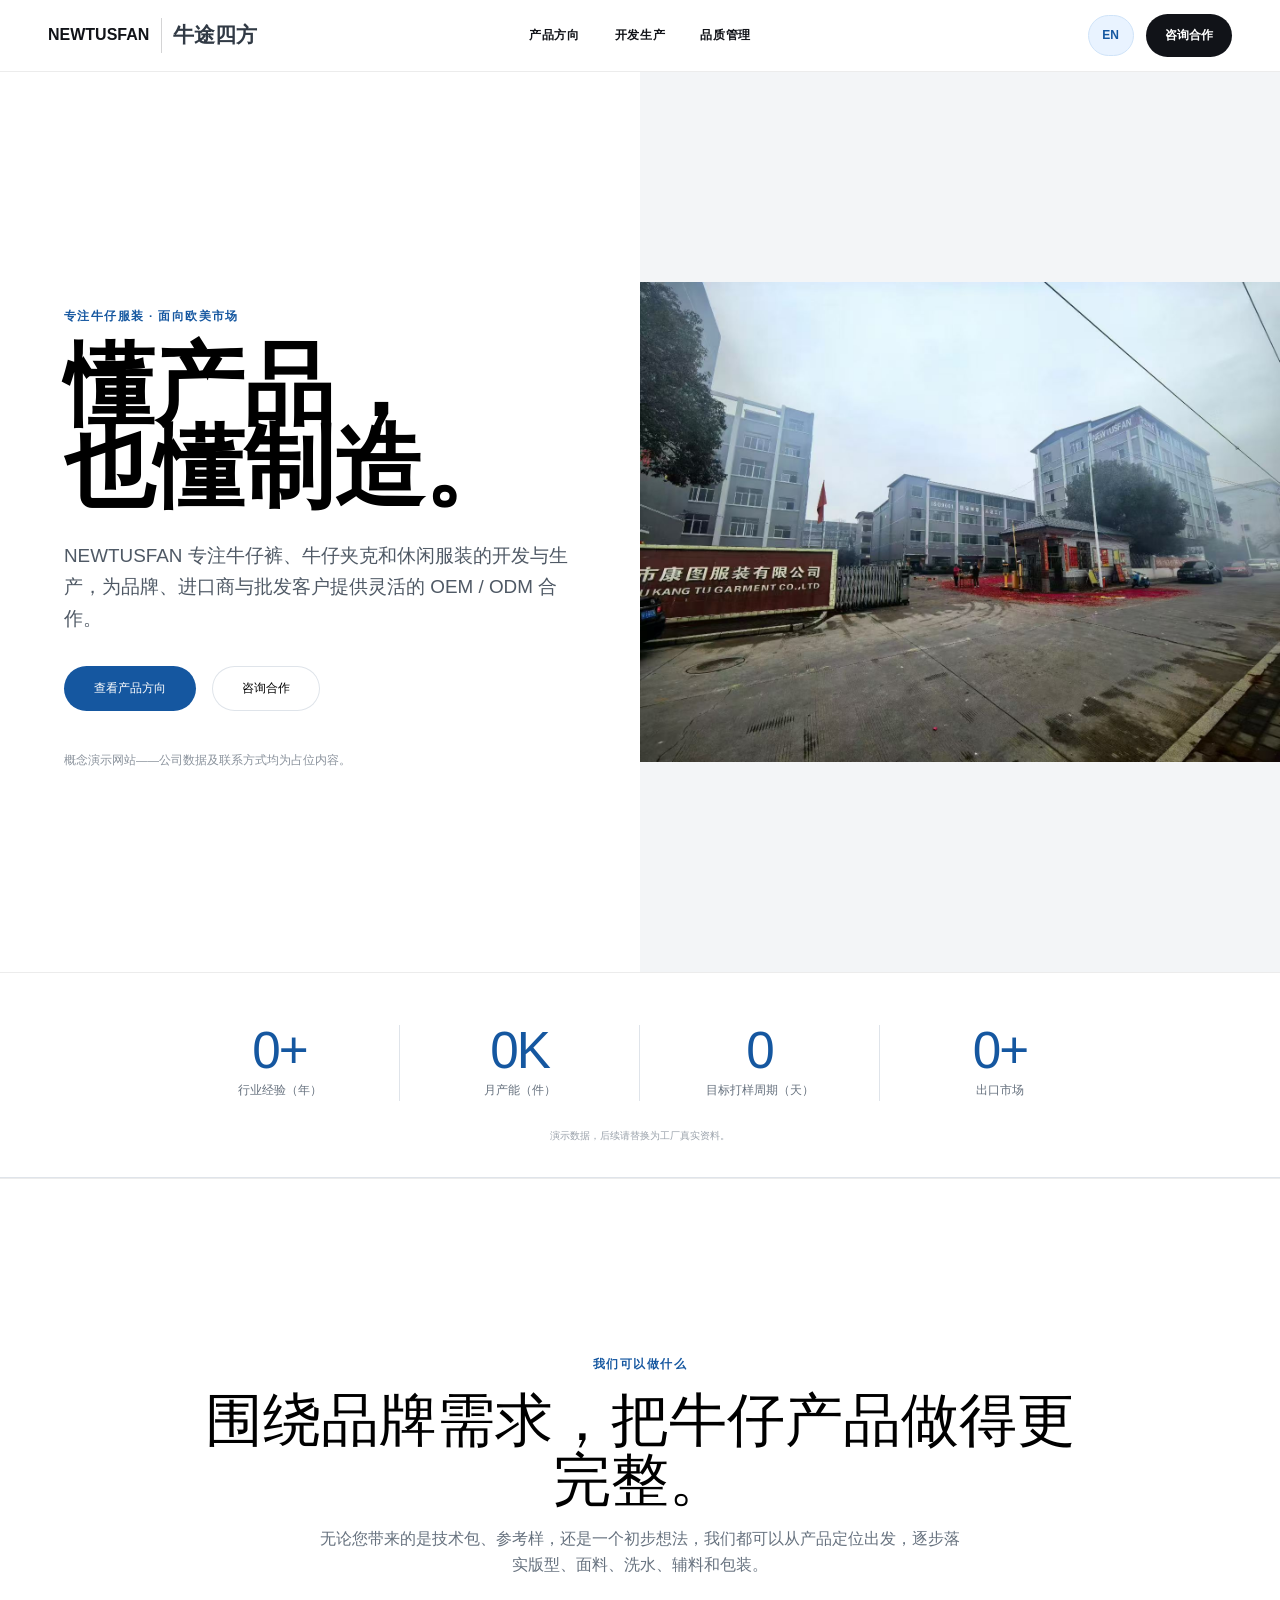
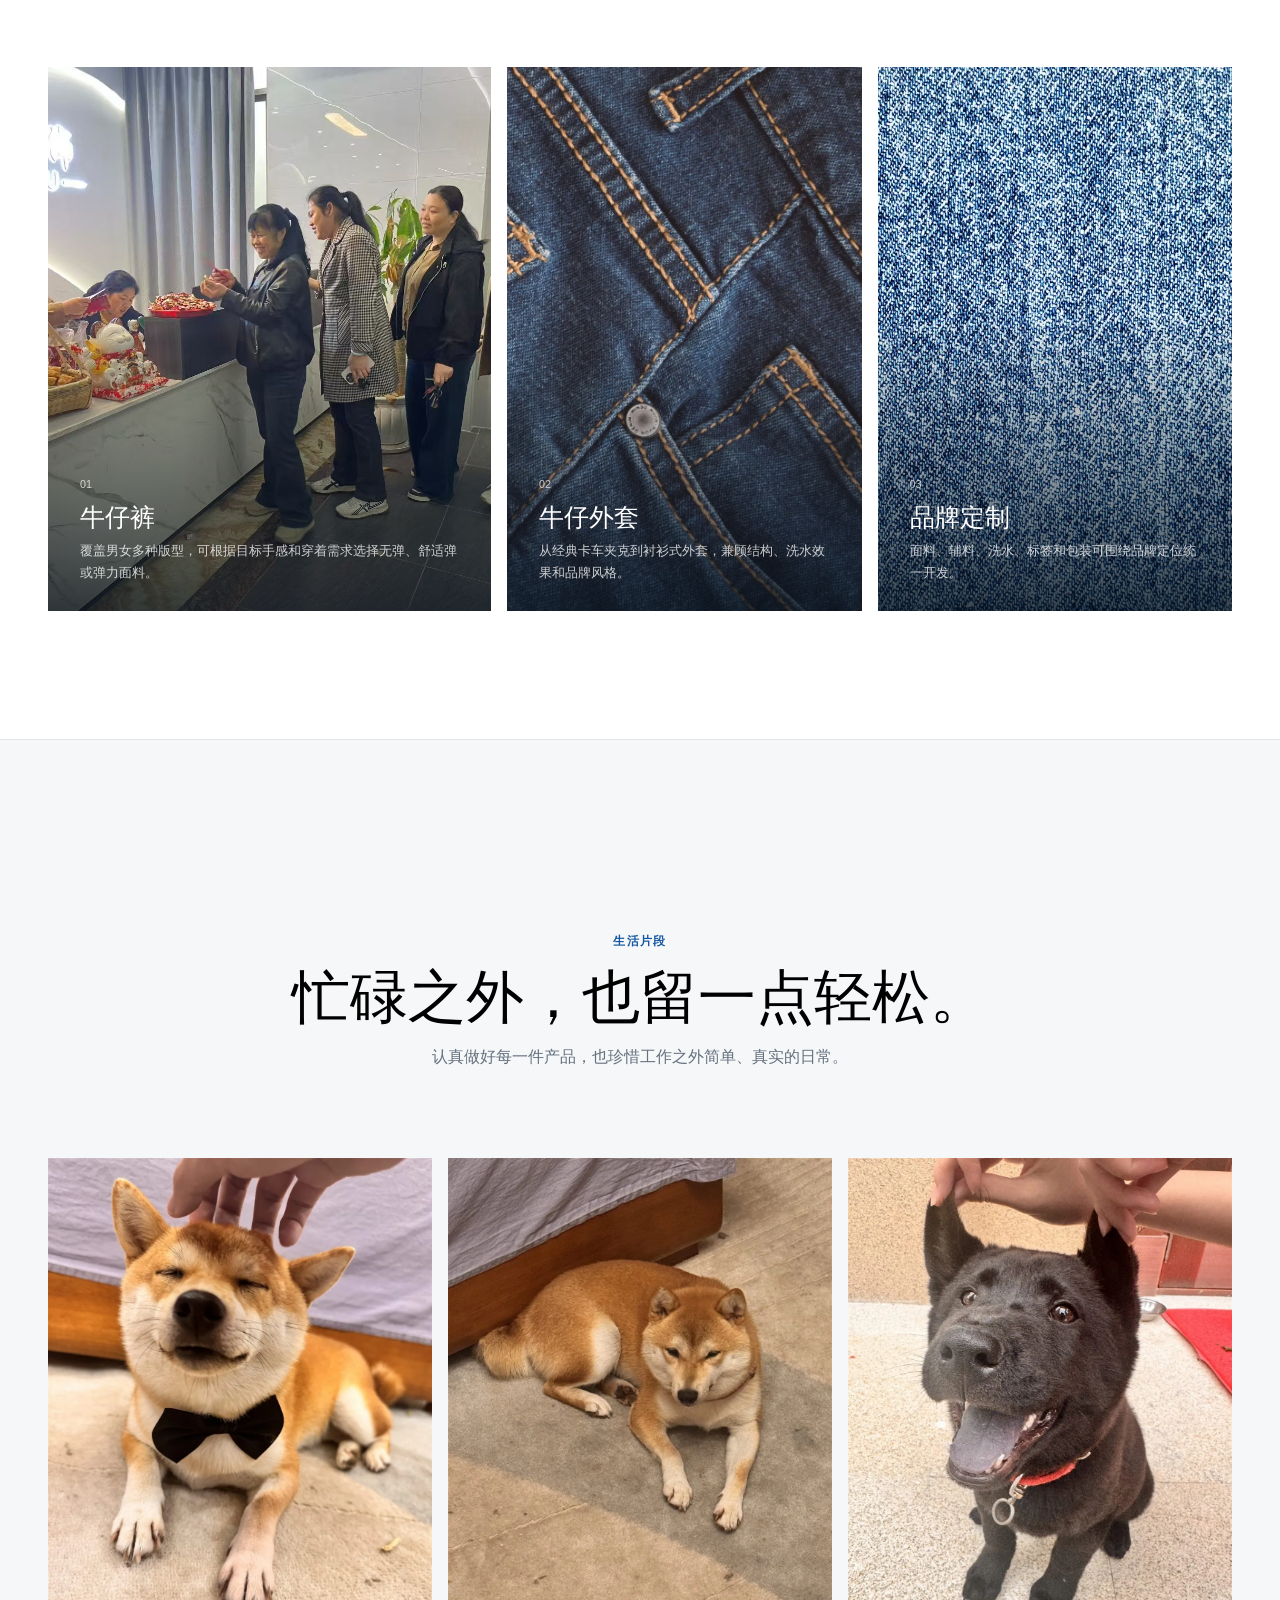
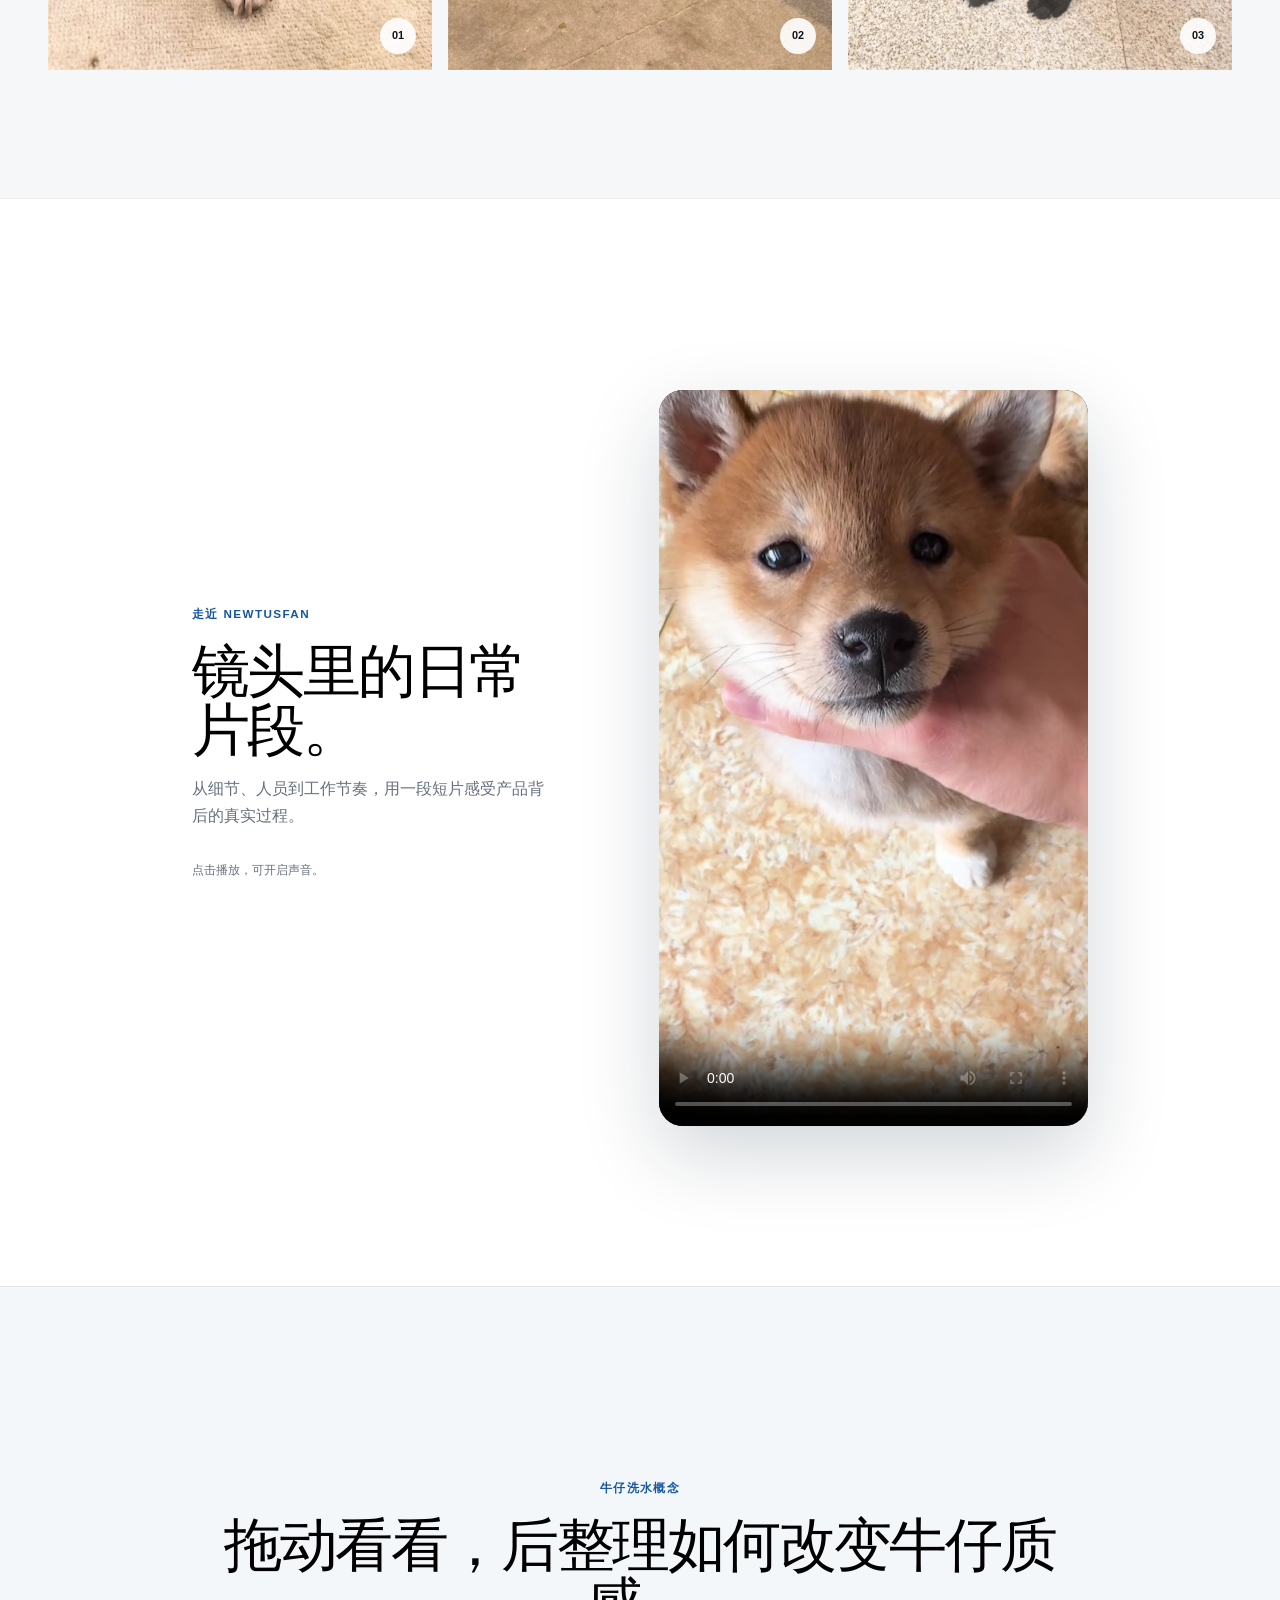
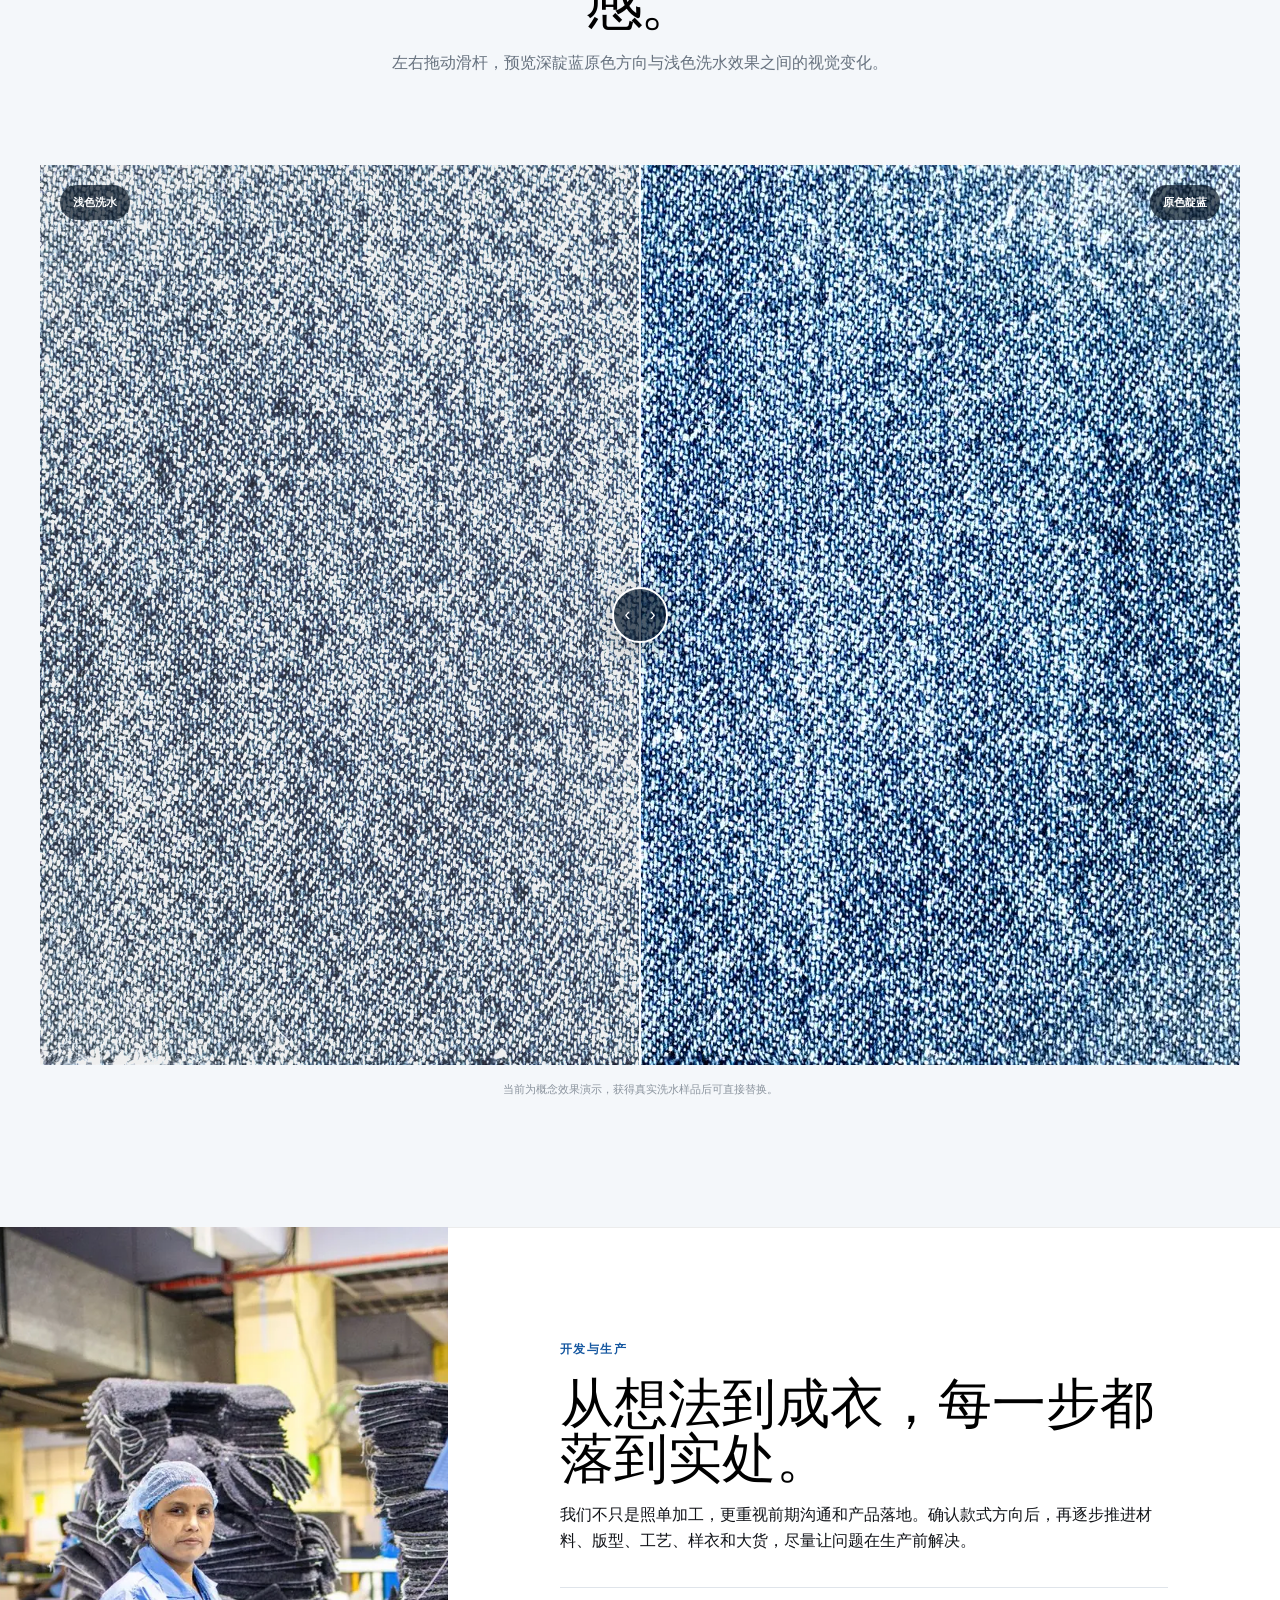
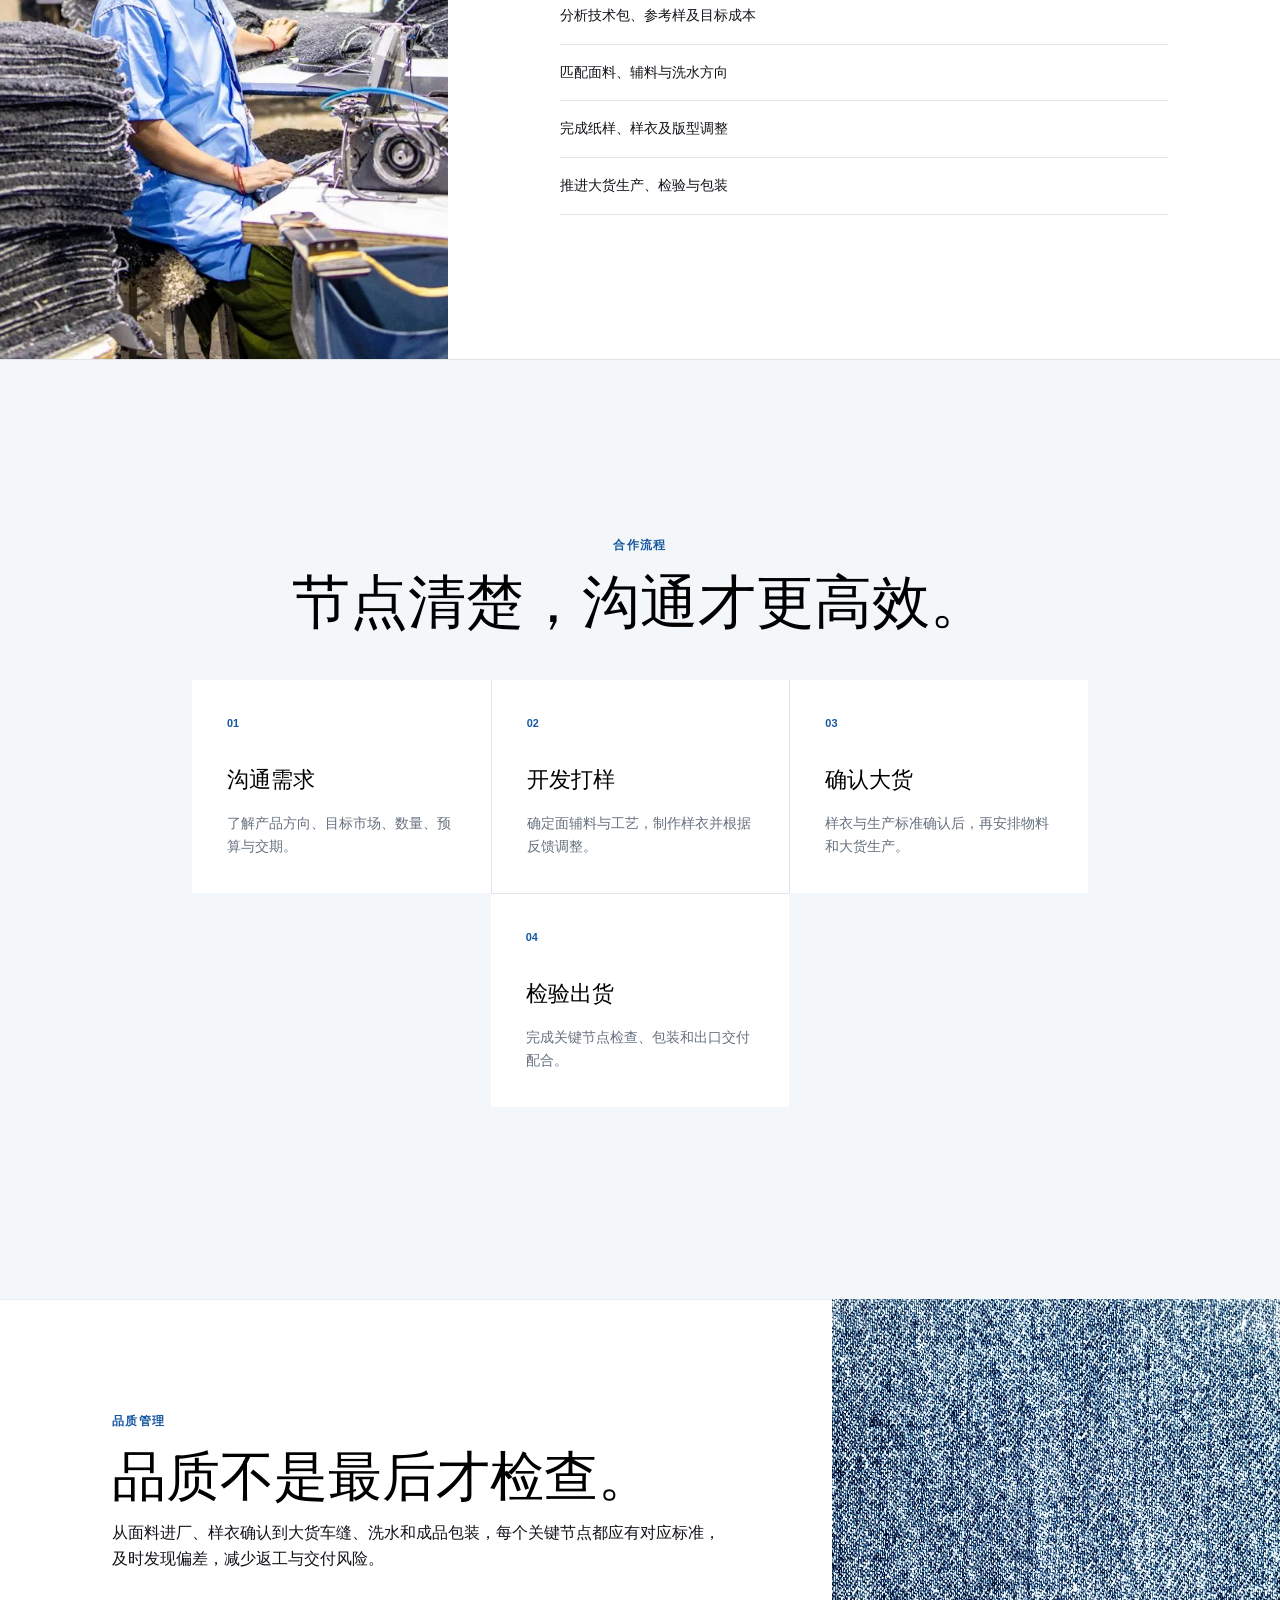
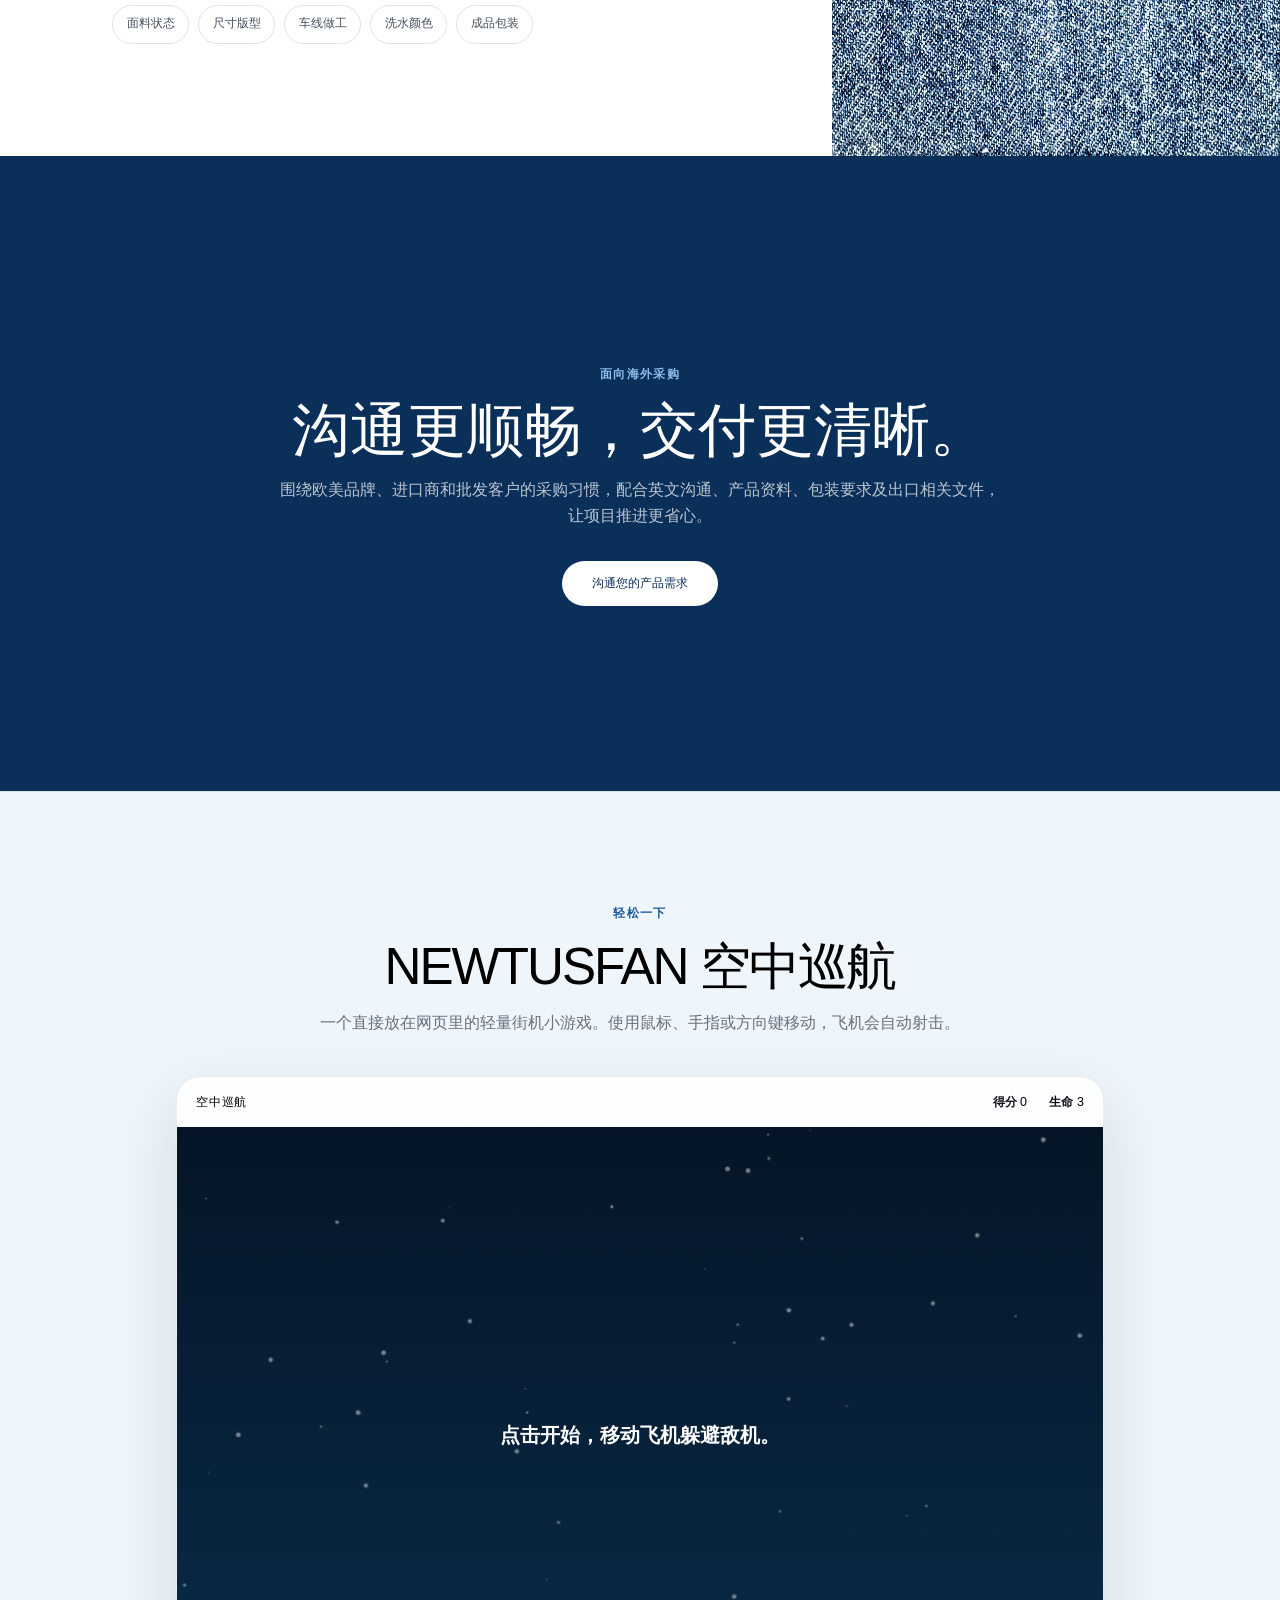
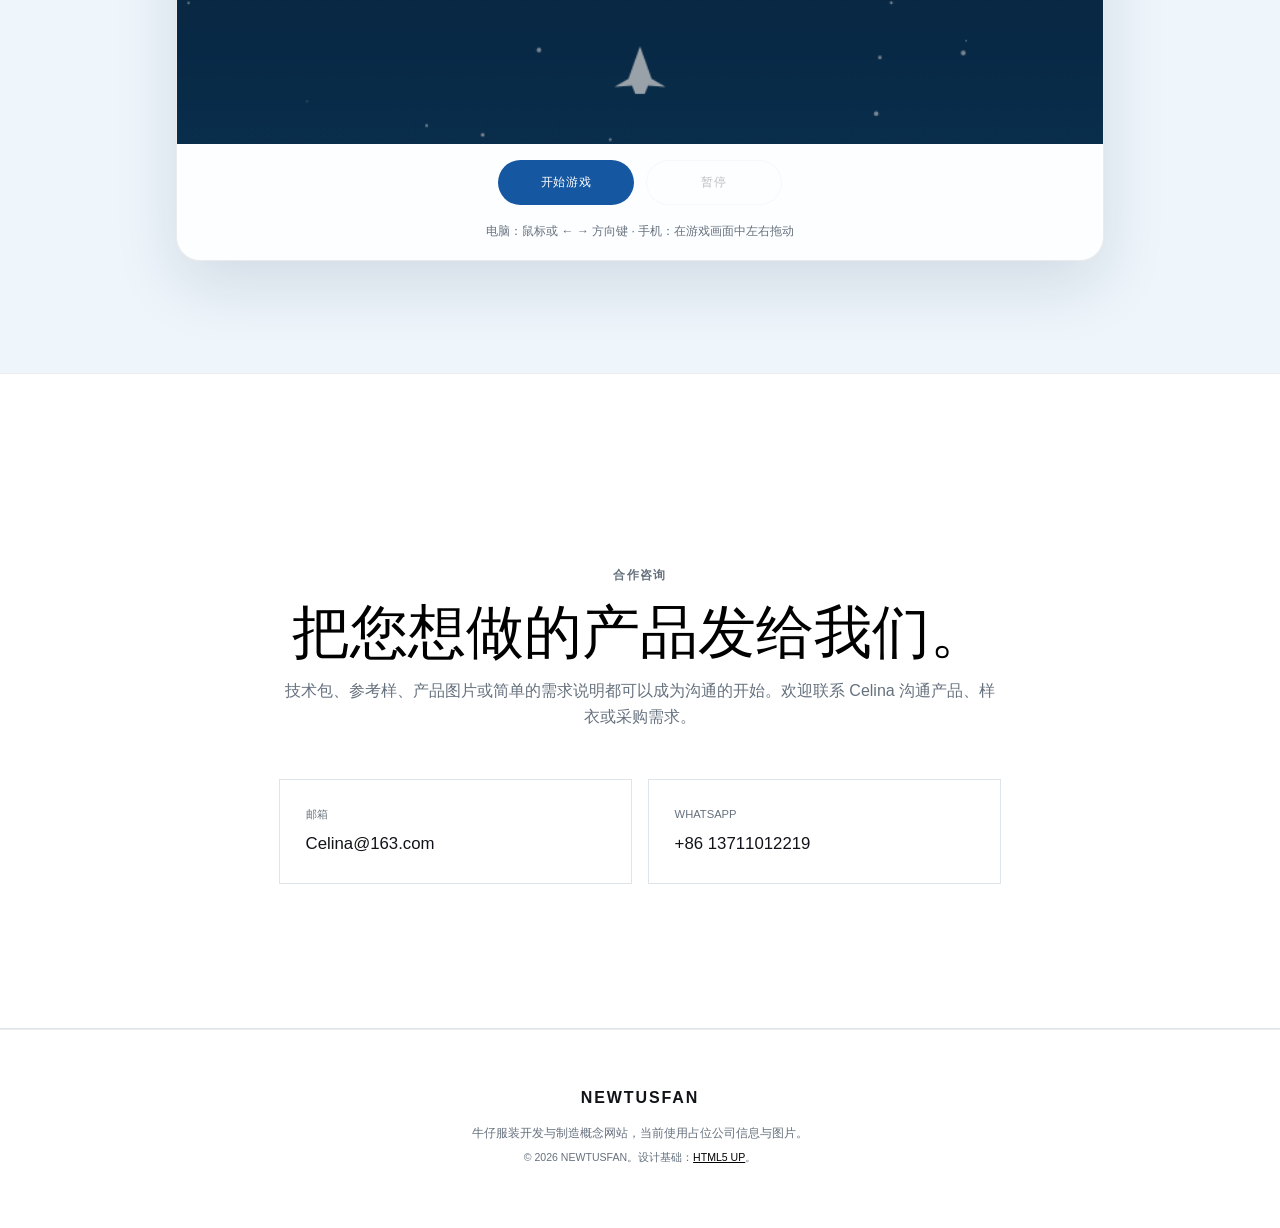
==== commit 41a30326: "Remove floating contact and uncrop hero image" ====
--- a/zh/index.html
+++ b/zh/index.html
@@ -19,17 +19,6 @@
 			<nav><a class="smooth-scroll" href="#products">产品方向</a><a class="smooth-scroll" href="#capabilities">开发生产</a><a class="smooth-scroll" href="#quality">品质管理</a></nav>
 			<div class="header-actions"><a class="language-switch" href="../" lang="en" aria-label="View English version">EN</a><a class="header-contact smooth-scroll" href="#contact">咨询合作</a></div>
 		</header>
-
-		<aside class="floating-contact" aria-label="快捷联系">
-			<div class="floating-contact-head">
-				<span class="demo-label">演示</span>
-				<p>快捷联系</p>
-				<strong>NEWTUSFAN</strong>
-			</div>
-			<a href="mailto:Celina@163.com" aria-label="发送邮件给 Celina"><span class="icon solid fa-envelope"></span><span><small>邮箱</small><strong>Celina@163.com</strong></span></a>
-			<a href="https://wa.me/8613711012219" target="_blank" rel="noopener" aria-label="通过 WhatsApp 联系 Celina"><span class="icon brands fa-whatsapp"></span><span><small>WhatsApp</small><strong>+86 13711012219</strong></span></a>
-		</aside>
-
 		<div id="wrapper" class="divided">
 			<section id="top" class="banner style1 orient-left content-align-left image-position-center fullscreen onload-image-fade-in onload-content-fade-right hero">
 				<div class="content">
@@ -106,10 +95,7 @@
 			<section id="contact" class="wrapper style1 align-center contact-section"><div class="inner narrow"><p class="eyebrow">合作咨询</p><h2>把您想做的产品发给我们。</h2><p>技术包、参考样、产品图片或简单的需求说明都可以成为沟通的开始。欢迎联系 Celina 沟通产品、样衣或采购需求。</p><div class="contact-links"><a href="mailto:Celina@163.com"><span>邮箱</span><strong>Celina@163.com</strong></a><a href="https://wa.me/8613711012219" target="_blank" rel="noopener"><span>WhatsApp</span><strong>+86 13711012219</strong></a></div></div></section>
 
 			<footer class="wrapper style1 align-center site-footer"><div class="inner"><div class="footer-brand">NEWTUSFAN</div><p>牛仔服装开发与制造概念网站，当前使用占位公司信息与图片。</p><p class="copyright">&copy; <span id="year">2026</span> NEWTUSFAN。设计基础：<a href="https://html5up.net">HTML5 UP</a>。</p></div></footer>
-		</div>
-
-		<a class="mobile-contact smooth-scroll" href="#contact"><span class="icon solid fa-comment"></span> 咨询合作</a>
-		<script src="../assets/js/jquery.min.js?v=20260704"></script><script src="../assets/js/jquery.scrollex.min.js?v=20260704"></script><script src="../assets/js/jquery.scrolly.min.js?v=20260704"></script><script src="../assets/js/browser.min.js?v=20260704"></script><script src="../assets/js/breakpoints.min.js?v=20260704"></script><script src="../assets/js/util.js?v=20260704"></script><script src="../assets/js/main.js?v=20260704"></script><script src="../assets/js/custom.js?v=20260704"></script><script src="../assets/js/air-game.js?v=20260704"></script>
+		</div>		<script src="../assets/js/jquery.min.js?v=20260704"></script><script src="../assets/js/jquery.scrollex.min.js?v=20260704"></script><script src="../assets/js/jquery.scrolly.min.js?v=20260704"></script><script src="../assets/js/browser.min.js?v=20260704"></script><script src="../assets/js/breakpoints.min.js?v=20260704"></script><script src="../assets/js/util.js?v=20260704"></script><script src="../assets/js/main.js?v=20260704"></script><script src="../assets/js/custom.js?v=20260704"></script><script src="../assets/js/air-game.js?v=20260704"></script>
 	</body>
 </html>
 
--- a/assets/css/custom.css
+++ b/assets/css/custom.css
@@ -43,6 +43,12 @@
 .hero h1 { font-size: clamp(3.7rem, 7vw, 7.6rem); line-height: .92; letter-spacing: -.065em; font-weight: 700; margin-bottom: 2rem; }
 .hero .major { max-width: 38rem; color: #4f5965; font-size: 1.18rem; }
 .hero .image img { object-position: center 42%; }
+.hero .image { background: #f3f5f7; }
+.hero .image img {
+	object-fit: contain !important;
+	object-position: center center !important;
+	background: #f3f5f7;
+}
 .eyebrow { color: var(--denim); font-size: .73rem; font-weight: 800; letter-spacing: .17em; text-transform: uppercase; margin-bottom: 1.15rem; }
 .concept-note { margin-top: 2rem; color: #8a929c; font-size: .72rem; }
 
@@ -119,7 +125,7 @@
 .floating-contact {
 	position: fixed;
 	z-index: 9999;
-	right: .75rem;
+	left: .75rem;
 	top: 50%;
 	bottom: auto;
 	display: flex;
@@ -373,4 +379,4 @@
   .air-game-controls { padding: .8rem; }
   .air-game-controls button { min-width: 0; flex: 1; padding: 0 .8rem; font-size: .7rem; }
   .air-game-help { font-size: .68rem; }
-}+}
